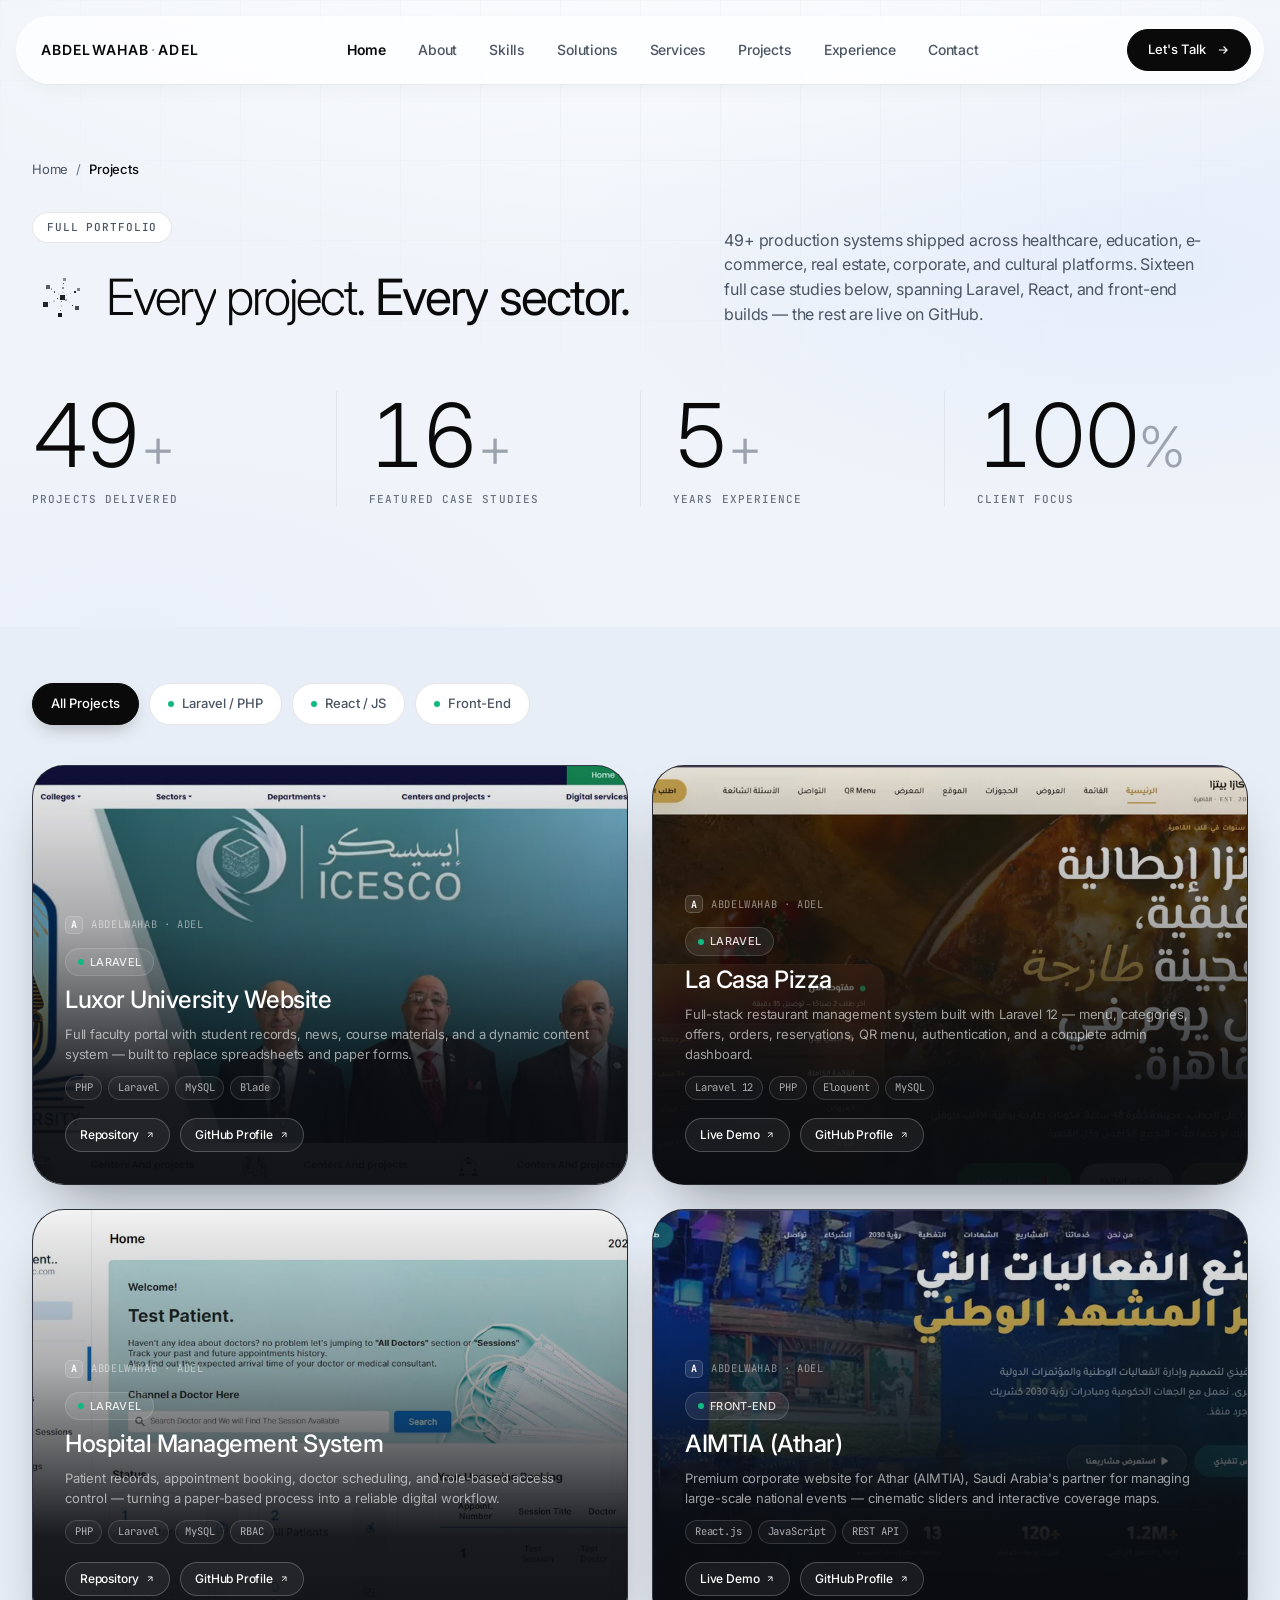
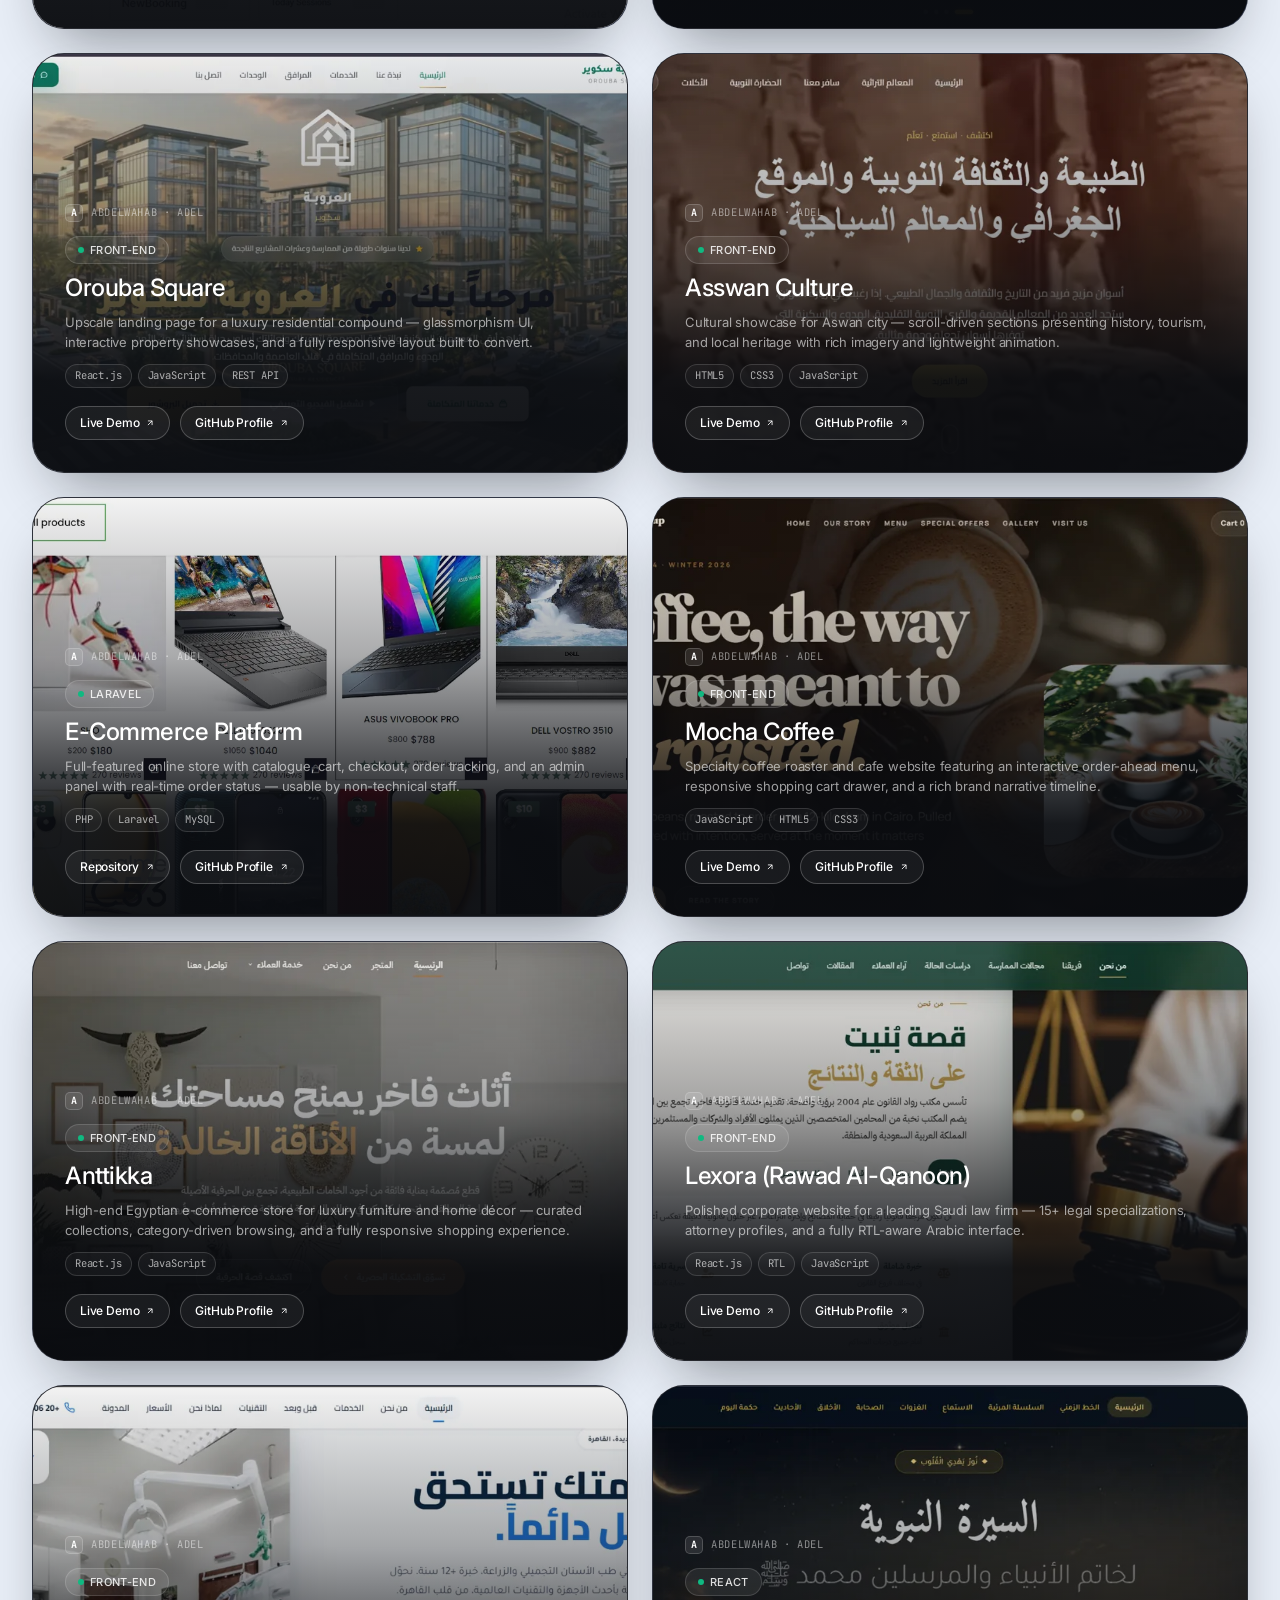
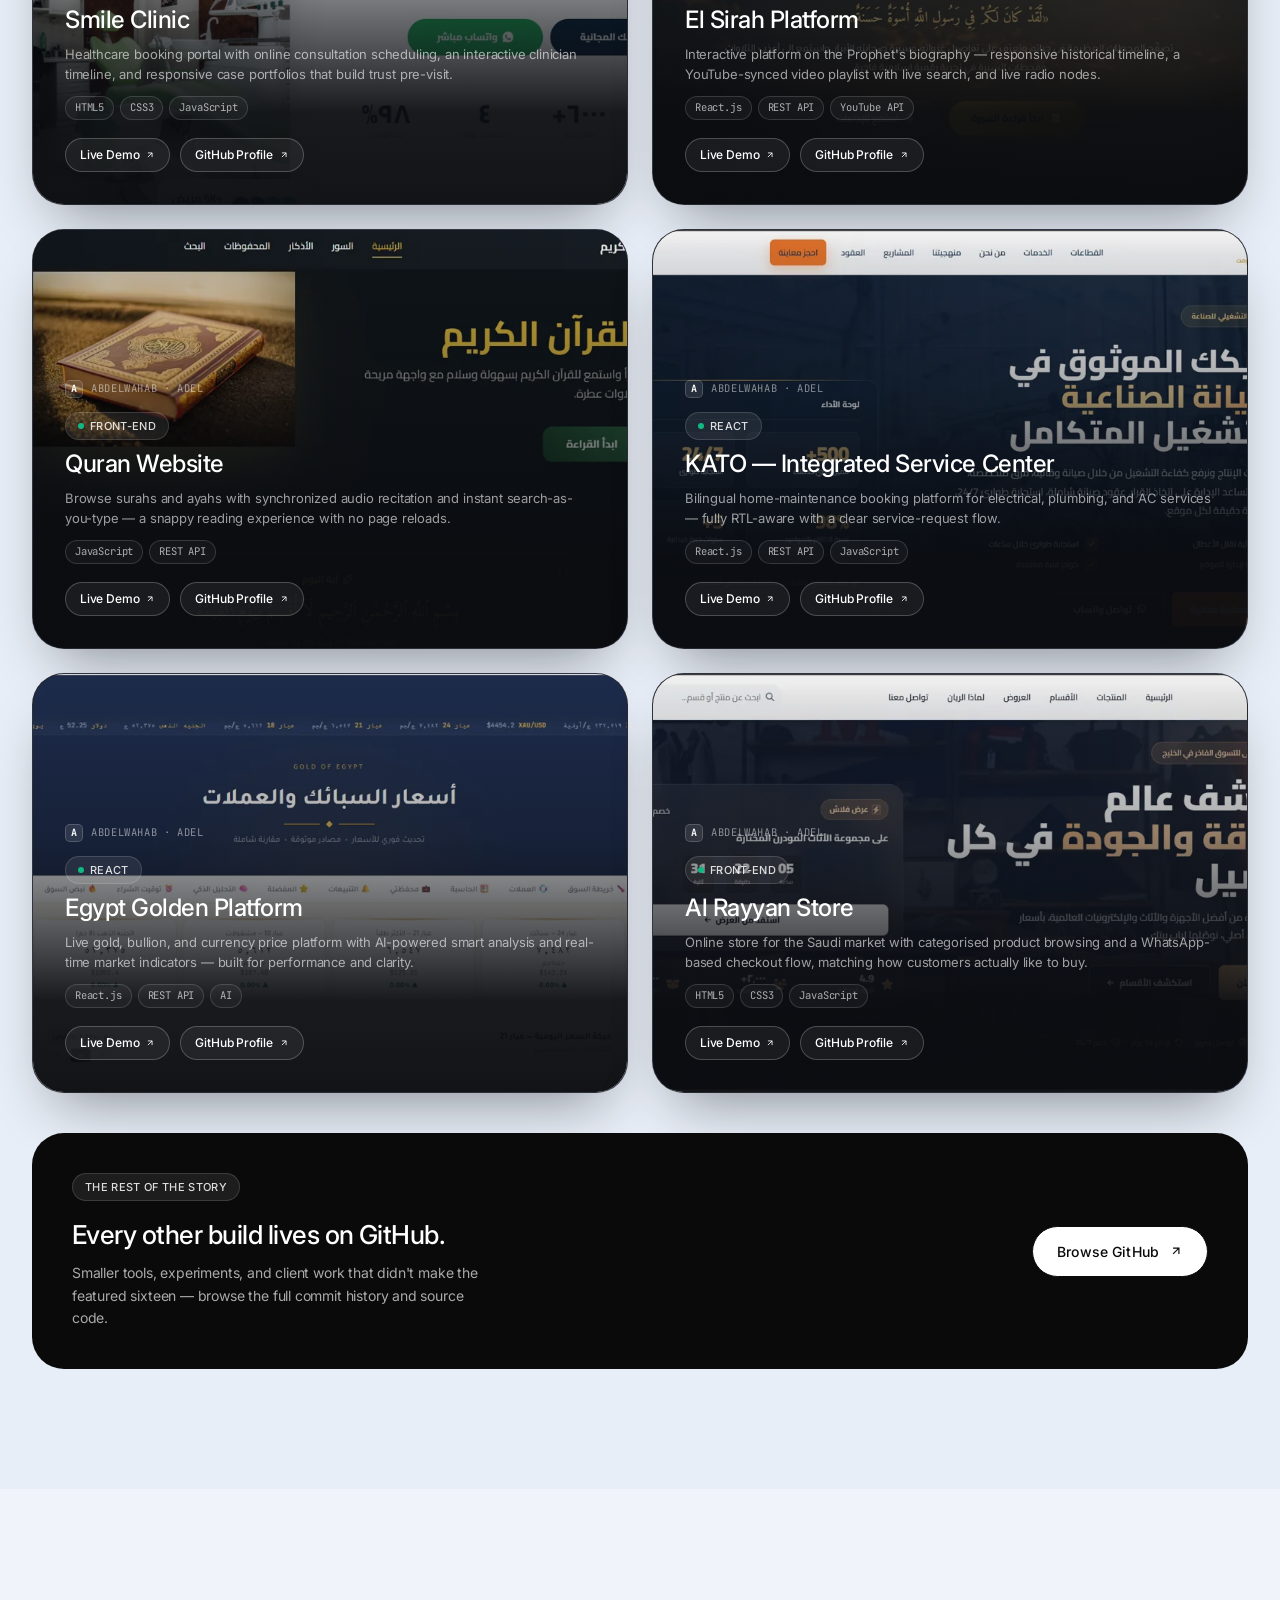
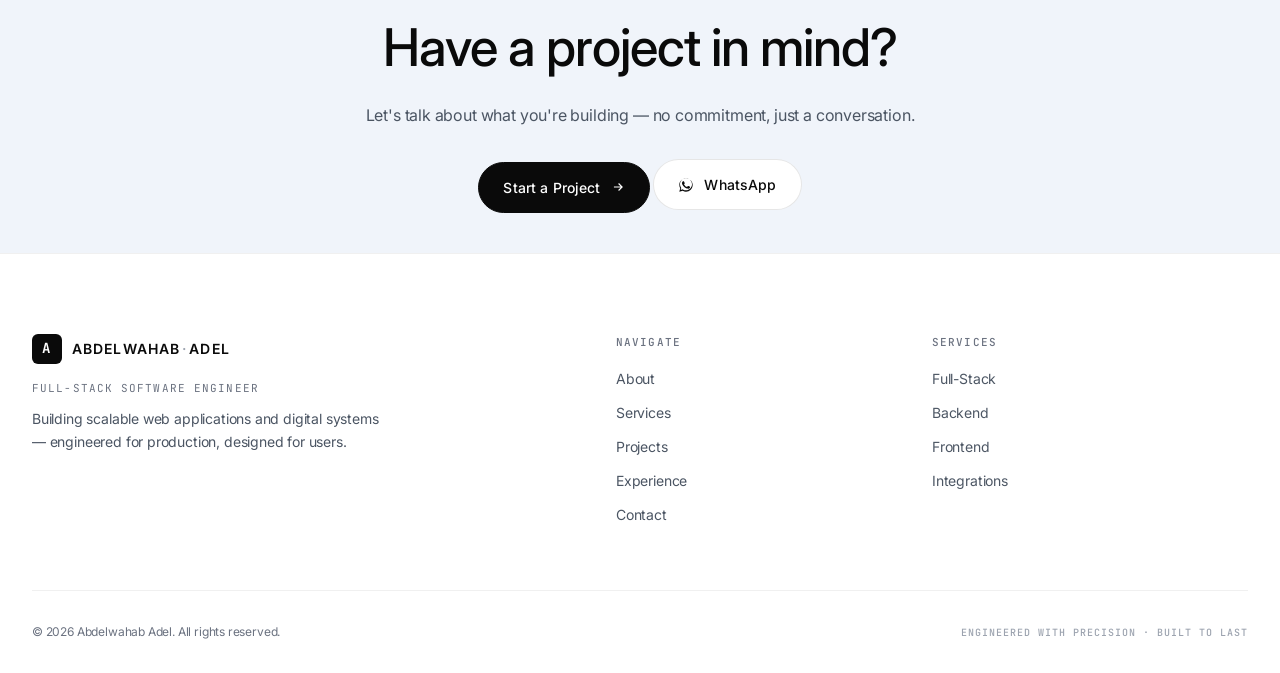
==== projects.html @ 03efb47a "Add files via upload" ====
<!DOCTYPE html>
<html lang="en">
<head>
  <meta charset="UTF-8">
  <meta name="viewport" content="width=device-width, initial-scale=1.0, viewport-fit=cover">
  <meta name="theme-color" content="#f0f4fa">
  <meta name="color-scheme" content="light">

  <!-- Primary SEO -->
  <title>Projects — Abdelwahab Adel · Full-Stack Software Engineer</title>
  <meta name="description" content="49+ production systems delivered across healthcare, education, e-commerce, real estate, corporate, and fintech. Full case studies from Abdelwahab Adel — PHP, Laravel, React.js.">
  <meta name="keywords" content="Abdelwahab Adel Projects, Laravel Portfolio, PHP Developer Projects, Full-Stack Case Studies, Web Application Portfolio">
  <meta name="author" content="Abdelwahab Adel">
  <meta name="robots" content="index, follow">
  <link rel="canonical" href="https://abdelwahab-adel.dev/projects.html">

  <!-- Favicon -->
  <link rel="icon" type="image/svg+xml" href="assets/favicon.svg">

  <!-- Open Graph -->
  <meta property="og:type" content="website">
  <meta property="og:url" content="https://abdelwahab-adel.dev/projects.html">
  <meta property="og:title" content="Projects — Abdelwahab Adel">
  <meta property="og:description" content="49+ production systems across healthcare, education, e-commerce, real estate, corporate, and fintech.">
  <meta property="og:image" content="https://abdelwahab-adel.dev/assets/images/profile-hero.jpg">
  <meta property="og:locale" content="en_US">
  <meta property="og:site_name" content="Abdelwahab Adel">

  <!-- Twitter -->
  <meta name="twitter:card" content="summary_large_image">
  <meta name="twitter:title" content="Projects — Abdelwahab Adel">
  <meta name="twitter:description" content="49+ production systems across healthcare, education, e-commerce, real estate, corporate, and fintech.">
  <meta name="twitter:image" content="https://abdelwahab-adel.dev/assets/images/profile-hero.jpg">

  <!-- Performance -->
  <link rel="preconnect" href="https://fonts.googleapis.com">
  <link rel="preconnect" href="https://fonts.gstatic.com" crossorigin>

  <!-- Fonts -->
  <link rel="stylesheet" href="https://fonts.googleapis.com/css2?family=Inter:wght@200;300;400;500;600;700;800&family=JetBrains+Mono:wght@400;500;600&display=swap">

  <!-- Styles -->
  <link rel="stylesheet" href="style.css">
</head>
<body>

  <!-- Skip link -->
  <a href="#main" class="skip-link">Skip to main content</a>

  <!-- Background grid -->
  <div class="bg-grid" aria-hidden="true"></div>

  <!-- Scroll progress -->
  <div class="scroll-progress" id="scroll-progress" aria-hidden="true"></div>

  <main id="main">

      <!-- ════════════════ NAVBAR ════════════════ -->
    <header class="nav" id="nav">
      <div class="nav-inner">
        <a href="#home" class="logo" aria-label="Abdelwahab Adel — home">
          <span class="logo-text">ABDELWAHAB<em>·</em>ADEL</span>
        </a>

        <nav class="nav-desktop" aria-label="Primary">
          <a href="#home" class="nav-link active">Home</a>
          <a href="#about" class="nav-link">About</a>
          <a href="#skills" class="nav-link">Skills</a>
          <a href="#solutions" class="nav-link">Solutions</a>
          <a href="#services" class="nav-link">Services</a>
          <a href="projects.html" class="nav-link">Projects</a>
          <a href="#experience" class="nav-link">Experience</a>
          <a href="#contact" class="nav-link">Contact</a>
        </nav>

          <div class="nav-actions">
          <a href="index.html#contact" class="btn btn-primary nav-cta">
            <span>Let's Talk</span>
            <svg width="14" height="14" viewBox="0 0 24 24" fill="none" stroke="currentColor" stroke-width="2"><path d="M5 12h14M13 6l6 6-6 6"/></svg>
          </a>
          <button class="menu-btn" id="menu-btn" aria-label="Open menu" aria-expanded="false" aria-controls="mobile-nav">
            <span></span><span></span>
          </button>
        </div>
      </div>
    </header>

    <!-- Mobile Nav -->
    <nav class="mobile-nav " id="mobile-nav" aria-label="Mobile navigation">
      <div class="mobile-nav-inner">
        <div class="mobile-nav-links">
          <a href="#home" class="mobile-link" data-num="00">Home</a>
          <a href="#about" class="mobile-link" data-num="01">About</a>
          <a href="#skills" class="mobile-link" data-num="02">Skills</a>
          <a href="#solutions" class="mobile-link" data-num="03">Solutions</a>
          <a href="#services" class="mobile-link" data-num="04">Services</a>
          <a href="projects.html" class="mobile-link" data-num="05">Projects</a>
          <a href="#experience" class="mobile-link" data-num="06">Experience</a>
          <a href="#contact" class="mobile-link" data-num="07">Contact</a>
        </div>
        <div class="mobile-nav-footer">
          <a href="mailto:abdelwahabadel777@gmail.com">abdelwahabadel777@gmail.com</a>
          <div class="mobile-socials">
            <a href="https://github.com/abdelwahab-adel/" target="_blank" rel="noopener">GitHub</a>
            <a href="https://www.linkedin.com/in/abdelwahab-adel-57265926b" target="_blank" rel="noopener">LinkedIn</a>
            <a href="https://wa.me/201100340198" target="_blank" rel="noopener">WhatsApp</a>
          </div>
        </div>
      </div>
    </nav>

    <!-- ════════════════ PAGE HERO ════════════════ -->
    <section class="section projects-page-hero">
      <div class="container-wide">
        <div class="page-breadcrumb reveal">
          <a href="index.html">Home</a>
          <span>/</span>
          <span>Projects</span>
        </div>

        <div class="section-head with-side">
          <div>
            <span class="section-pill">Full Portfolio</span>
            <div class="title-row">
          <canvas class="pixel-icon" width="80" height="80" aria-hidden="true"></canvas>
              <h1 class="section-title">
                Every project. <em>Every sector.</em>
              </h1>
            </div>
          </div>
          <p class="section-desc reveal">
            49+ production systems shipped across healthcare, education, e-commerce, real estate, corporate, and cultural platforms. Sixteen full case studies below, spanning Laravel, React, and front-end builds — the rest are live on GitHub.
          </p>
        </div>

        <div class="stats-grid" data-stagger>
          <div class="stat">
            <div class="stat-num-group">
              <span class="stat-num" data-count="49">0</span>
              <span class="stat-suffix">+</span>
            </div>
            <span class="stat-label mono">PROJECTS DELIVERED</span>
          </div>
          <div class="stat">
            <div class="stat-num-group">
              <span class="stat-num" data-count="16">0</span>
              <span class="stat-suffix">+</span>
            </div>
            <span class="stat-label mono">FEATURED CASE STUDIES</span>
          </div>
          <div class="stat">
            <div class="stat-num-group">
              <span class="stat-num" data-count="5">0</span>
              <span class="stat-suffix">+</span>
            </div>
            <span class="stat-label mono">YEARS EXPERIENCE</span>
          </div>
          <div class="stat">
            <div class="stat-num-group">
              <span class="stat-num" data-count="100">0</span>
              <span class="stat-suffix">%</span>
            </div>
            <span class="stat-label mono">CLIENT FOCUS</span>
          </div>
        </div>
      </div>
    </section>

    <!-- ════════════════ FILTER + GRID ════════════════ -->
    <section class="section section-alt projects-page-body">
      <div class="container-wide">

        <div class="projects-filter reveal" id="projects-filter" role="group" aria-label="Filter projects by technology">
          <button class="filter-chip active" data-filter="all">All Projects</button>
          <button class="filter-chip" data-filter="laravel"><span class="filter-dot"></span>Laravel / PHP</button>
          <button class="filter-chip" data-filter="react"><span class="filter-dot"></span>React / JS</button>
          <button class="filter-chip" data-filter="frontend"><span class="filter-dot"></span>Front-End</button>
        </div>

        <div class="projects-full-grid" id="projects-full-grid" data-stagger>

          <article class="project-card" data-category="laravel" data-type="University Portal" data-status="Completed" data-about="Luxor University Website: Full-stack university faculty portal

Classification: Education / University Web Application

Technologies Used: PHP, Laravel, Blade, Eloquent, MySQL

Challenge &amp; Success Story:
I replaced the faculty's manual, paper-based record keeping with a centralized Laravel portal covering student records, course materials, news publishing, and a dynamic content system — giving staff one reliable source of truth instead of scattered spreadsheets and paper forms.">
            <span class="project-card-glow"></span>
            <div class="project-device">
              <img src="assets/images/graduation-project.webp" alt="Luxor University Website — faculty portal with student management" loading="lazy" onerror="this.style.display='none'"></div><span class="project-view-hint" aria-hidden="true"><span><svg width="14" height="14" viewBox="0 0 24 24" fill="none" stroke="currentColor" stroke-width="2" stroke-linecap="round" stroke-linejoin="round"><path d="M2 12s3.5-7 10-7 10 7 10 7-3.5 7-10 7-10-7-10-7Z"/><circle cx="12" cy="12" r="3"/></svg>View Case Study</span></span>
            <div class="project-card-content">
              <div class="project-brand"><span class="project-brand-mark">A</span> ABDELWAHAB · ADEL</div>
              <span class="project-tag-pill"><span class="filter-dot"></span>Laravel</span>
              <h3>Luxor University Website</h3>
              <p>Full faculty portal with student records, news, course materials, and a dynamic content system — built to replace spreadsheets and paper forms.</p>
              <div class="project-stack">
                <span>PHP</span><span>Laravel</span><span>MySQL</span><span>Blade</span>
              </div>
              <div class="project-links">
                <a href="https://github.com/abdelwahab-adel/Unvinersity-Website.git" target="_blank" rel="noopener" class="project-link">Repository <svg width="10" height="10" viewBox="0 0 24 24" fill="none" stroke="currentColor" stroke-width="2"><path d="M7 17L17 7M7 7h10v10"/></svg></a>
                <a href="https://github.com/abdelwahab-adel/" target="_blank" rel="noopener" class="project-link">GitHub Profile <svg width="10" height="10" viewBox="0 0 24 24" fill="none" stroke="currentColor" stroke-width="2"><path d="M7 17L17 7M7 7h10v10"/></svg></a>
              </div>
            </div>
          </article>

          <article class="project-card" data-category="laravel" data-type="Restaurant Website" data-status="Completed" data-about="La Casa Pizza: Full-Stack Restaurant Management System

Classification: Restaurant / Hospitality Web Application

Technologies Used: Laravel 12, PHP, Eloquent, Blade, JavaScript, Vite, MySQL

Challenge &amp; Success Story:
I transformed a static restaurant website into a dynamic Laravel application with an admin dashboard for managing menus, orders, reservations, offers, branches, and restaurant tables. The system also includes authentication, QR Menu, image management, and structured database relationships, providing a scalable solution for managing the restaurant's digital operations.">
            <span class="project-card-glow"></span>
            <div class="project-device">
              <img src="assets/images/la-casa-pizza-thumb.webp" alt="La Casa Pizza — authentic Italian restaurant website" loading="lazy" onerror="this.style.display='none'"></div><span class="project-view-hint" aria-hidden="true"><span><svg width="14" height="14" viewBox="0 0 24 24" fill="none" stroke="currentColor" stroke-width="2" stroke-linecap="round" stroke-linejoin="round"><path d="M2 12s3.5-7 10-7 10 7 10 7-3.5 7-10 7-10-7-10-7Z"/><circle cx="12" cy="12" r="3"/></svg>View Case Study</span></span>
            <div class="project-card-content">
              <div class="project-brand"><span class="project-brand-mark">A</span> ABDELWAHAB · ADEL</div>
              <span class="project-tag-pill"><span class="filter-dot"></span>Laravel</span>
              <h3>La Casa Pizza</h3>
              <p>Full-stack restaurant management system built with Laravel 12 — menu, categories, offers, orders, reservations, QR menu, authentication, and a complete admin dashboard.</p>
              <div class="project-stack">
                <span>Laravel 12</span><span>PHP</span><span>Eloquent</span><span>MySQL</span>
              </div>
              <div class="project-links">
                <a href="https://casa-pizza.great-site.net/" target="_blank" rel="noopener" class="project-link">Live Demo <svg width="10" height="10" viewBox="0 0 24 24" fill="none" stroke="currentColor" stroke-width="2"><path d="M7 17L17 7M7 7h10v10"/></svg></a>
                <a href="https://github.com/abdelwahab-adel/" target="_blank" rel="noopener" class="project-link">GitHub Profile <svg width="10" height="10" viewBox="0 0 24 24" fill="none" stroke="currentColor" stroke-width="2"><path d="M7 17L17 7M7 7h10v10"/></svg></a>
              </div>
            </div>
          </article>

          <article class="project-card" data-category="laravel" data-type="Healthcare System" data-status="Completed" data-about="Hospital Management System: Patient records & appointment management system

Classification: Healthcare / Hospital Management System

Technologies Used: PHP, Laravel, MySQL, Role-Based Access Control (RBAC)

Challenge &amp; Success Story:
I digitized a hospital's patient intake and scheduling process — patient records, appointment booking, and doctor scheduling — with role-based permissions so admins, doctors, and receptionists each see exactly what they need, replacing an error-prone paper trail with a reliable digital workflow.">
            <span class="project-card-glow"></span>
            <div class="project-device">
              <img src="assets/images/hospital-management-thumb.webp" alt="Hospital Management System — patient records and appointments" loading="lazy" onerror="this.style.display='none'"></div><span class="project-view-hint" aria-hidden="true"><span><svg width="14" height="14" viewBox="0 0 24 24" fill="none" stroke="currentColor" stroke-width="2" stroke-linecap="round" stroke-linejoin="round"><path d="M2 12s3.5-7 10-7 10 7 10 7-3.5 7-10 7-10-7-10-7Z"/><circle cx="12" cy="12" r="3"/></svg>View Case Study</span></span>
            <div class="project-card-content">
              <div class="project-brand"><span class="project-brand-mark">A</span> ABDELWAHAB · ADEL</div>
              <span class="project-tag-pill"><span class="filter-dot"></span>Laravel</span>
              <h3>Hospital Management System</h3>
              <p>Patient records, appointment booking, doctor scheduling, and role-based access control — turning a paper-based process into a reliable digital workflow.</p>
              <div class="project-stack">
                <span>PHP</span><span>Laravel</span><span>MySQL</span><span>RBAC</span>
              </div>
              <div class="project-links">
                <a href="https://github.com/abdelwahab-adel/Hospital-Management-System.git" target="_blank" rel="noopener" class="project-link">Repository <svg width="10" height="10" viewBox="0 0 24 24" fill="none" stroke="currentColor" stroke-width="2"><path d="M7 17L17 7M7 7h10v10"/></svg></a>
                <a href="https://github.com/abdelwahab-adel/" target="_blank" rel="noopener" class="project-link">GitHub Profile <svg width="10" height="10" viewBox="0 0 24 24" fill="none" stroke="currentColor" stroke-width="2"><path d="M7 17L17 7M7 7h10v10"/></svg></a>
              </div>
            </div>
          </article>

          <article class="project-card" data-category="frontend" data-type="Corporate Website" data-status="Completed" data-about="AIMTIA (Athar): National events strategic partner website

Classification: Corporate / Events Management Website

Technologies Used: React.js, JavaScript, REST API

Challenge &amp; Success Story:
I built a premium, cinematic front-end for Athar (AIMTIA) — Saudi Arabia's strategic partner for managing large-scale national events — combining full-screen sliders, interactive coverage maps, and API-driven content to reflect the scale and prestige of the events they manage.">
            <span class="project-card-glow"></span>
            <div class="project-device">
              <img src="assets/images/aimtia-athar-thumb.webp" alt="AIMTIA (Athar) — Saudi national events strategic partner website" loading="lazy" onerror="this.style.display='none'"></div><span class="project-view-hint" aria-hidden="true"><span><svg width="14" height="14" viewBox="0 0 24 24" fill="none" stroke="currentColor" stroke-width="2" stroke-linecap="round" stroke-linejoin="round"><path d="M2 12s3.5-7 10-7 10 7 10 7-3.5 7-10 7-10-7-10-7Z"/><circle cx="12" cy="12" r="3"/></svg>View Case Study</span></span>
            <div class="project-card-content">
              <div class="project-brand"><span class="project-brand-mark">A</span> ABDELWAHAB · ADEL</div>
              <span class="project-tag-pill"><span class="filter-dot"></span>Front-End</span>
              <h3>AIMTIA (Athar)</h3>
              <p>Premium corporate website for Athar (AIMTIA), Saudi Arabia's partner for managing large-scale national events — cinematic sliders and interactive coverage maps.</p>
              <div class="project-stack">
                <span>React.js</span><span>JavaScript</span><span>REST API</span>
              </div>
              <div class="project-links">
                <a href="https://aimtia-sa.vercel.app/" target="_blank" rel="noopener" class="project-link">Live Demo <svg width="10" height="10" viewBox="0 0 24 24" fill="none" stroke="currentColor" stroke-width="2"><path d="M7 17L17 7M7 7h10v10"/></svg></a>
                <a href="https://github.com/abdelwahab-adel/" target="_blank" rel="noopener" class="project-link">GitHub Profile <svg width="10" height="10" viewBox="0 0 24 24" fill="none" stroke="currentColor" stroke-width="2"><path d="M7 17L17 7M7 7h10v10"/></svg></a>
              </div>
            </div>
          </article>

          <article class="project-card" data-category="frontend" data-type="Real Estate Landing Page" data-status="Completed" data-about="Orouba Square: Luxury residential compound landing page

Classification: Real Estate / Marketing Landing Page

Technologies Used: React.js, JavaScript, REST API

Challenge &amp; Success Story:
I designed and built a conversion-focused landing page for a luxury residential compound, using glassmorphism UI and interactive property showcases to translate a high-end physical development into an equally premium digital first impression.">
            <span class="project-card-glow"></span>
            <div class="project-device">
              <img src="assets/images/orouba-square-thumb.webp" alt="Orouba Square — luxury real estate compound landing page" loading="lazy" onerror="this.style.display='none'"></div><span class="project-view-hint" aria-hidden="true"><span><svg width="14" height="14" viewBox="0 0 24 24" fill="none" stroke="currentColor" stroke-width="2" stroke-linecap="round" stroke-linejoin="round"><path d="M2 12s3.5-7 10-7 10 7 10 7-3.5 7-10 7-10-7-10-7Z"/><circle cx="12" cy="12" r="3"/></svg>View Case Study</span></span>
            <div class="project-card-content">
              <div class="project-brand"><span class="project-brand-mark">A</span> ABDELWAHAB · ADEL</div>
              <span class="project-tag-pill"><span class="filter-dot"></span>Front-End</span>
              <h3>Orouba Square</h3>
              <p>Upscale landing page for a luxury residential compound — glassmorphism UI, interactive property showcases, and a fully responsive layout built to convert.</p>
              <div class="project-stack">
                <span>React.js</span><span>JavaScript</span><span>REST API</span>
              </div>
              <div class="project-links">
                <a href="https://orouba-square.vercel.app/" target="_blank" rel="noopener" class="project-link">Live Demo <svg width="10" height="10" viewBox="0 0 24 24" fill="none" stroke="currentColor" stroke-width="2"><path d="M7 17L17 7M7 7h10v10"/></svg></a>
                <a href="https://github.com/abdelwahab-adel/" target="_blank" rel="noopener" class="project-link">GitHub Profile <svg width="10" height="10" viewBox="0 0 24 24" fill="none" stroke="currentColor" stroke-width="2"><path d="M7 17L17 7M7 7h10v10"/></svg></a>
              </div>
            </div>
          </article>

          <article class="project-card" data-category="frontend" data-type="Cultural Showcase" data-status="Completed" data-about="Asswan Culture: Aswan heritage & tourism showcase

Classification: Culture & Tourism / Informational Website

Technologies Used: HTML5, CSS3, JavaScript

Challenge &amp; Success Story:
I built a scroll-driven storytelling site for Aswan's history and heritage, balancing rich imagery with lightweight, dependency-free animation so the page stays fast and accessible while still feeling immersive.">
            <span class="project-card-glow"></span>
            <div class="project-device">
              <img src="assets/images/asswan.webp" alt="Asswan Culture — heritage showcase" loading="lazy" onerror="this.style.display='none'"></div><span class="project-view-hint" aria-hidden="true"><span><svg width="14" height="14" viewBox="0 0 24 24" fill="none" stroke="currentColor" stroke-width="2" stroke-linecap="round" stroke-linejoin="round"><path d="M2 12s3.5-7 10-7 10 7 10 7-3.5 7-10 7-10-7-10-7Z"/><circle cx="12" cy="12" r="3"/></svg>View Case Study</span></span>
            <div class="project-card-content">
              <div class="project-brand"><span class="project-brand-mark">A</span> ABDELWAHAB · ADEL</div>
              <span class="project-tag-pill"><span class="filter-dot"></span>Front-End</span>
              <h3>Asswan Culture</h3>
              <p>Cultural showcase for Aswan city — scroll-driven sections presenting history, tourism, and local heritage with rich imagery and lightweight animation.</p>
              <div class="project-stack">
                <span>HTML5</span><span>CSS3</span><span>JavaScript</span>
              </div>
              <div class="project-links">
                <a href="https://ambassa.vercel.app/" target="_blank" rel="noopener" class="project-link">Live Demo <svg width="10" height="10" viewBox="0 0 24 24" fill="none" stroke="currentColor" stroke-width="2"><path d="M7 17L17 7M7 7h10v10"/></svg></a>
                <a href="https://github.com/abdelwahab-adel/" target="_blank" rel="noopener" class="project-link">GitHub Profile <svg width="10" height="10" viewBox="0 0 24 24" fill="none" stroke="currentColor" stroke-width="2"><path d="M7 17L17 7M7 7h10v10"/></svg></a>
              </div>
            </div>
          </article>

          <article class="project-card" data-category="laravel" data-type="E-Commerce Platform" data-status="Completed" data-about="E-Commerce Platform: Full-featured online store with admin panel

Classification: E-Commerce / Online Retail Platform

Technologies Used: PHP, Laravel, Eloquent, MySQL

Challenge &amp; Success Story:
I delivered a complete online store — catalogue, cart, checkout, and order tracking — paired with an admin panel simple enough for non-technical staff to manage products and update order status without developer help.">
            <span class="project-card-glow"></span>
            <div class="project-device">
              <img src="assets/images/ecommerce-websit.webp" alt="E-Commerce Platform — full shop with admin panel" loading="lazy" onerror="this.style.display='none'"></div><span class="project-view-hint" aria-hidden="true"><span><svg width="14" height="14" viewBox="0 0 24 24" fill="none" stroke="currentColor" stroke-width="2" stroke-linecap="round" stroke-linejoin="round"><path d="M2 12s3.5-7 10-7 10 7 10 7-3.5 7-10 7-10-7-10-7Z"/><circle cx="12" cy="12" r="3"/></svg>View Case Study</span></span>
            <div class="project-card-content">
              <div class="project-brand"><span class="project-brand-mark">A</span> ABDELWAHAB · ADEL</div>
              <span class="project-tag-pill"><span class="filter-dot"></span>Laravel</span>
              <h3>E-Commerce Platform</h3>
              <p>Full-featured online store with catalogue, cart, checkout, order tracking, and an admin panel with real-time order status — usable by non-technical staff.</p>
              <div class="project-stack">
                <span>PHP</span><span>Laravel</span><span>MySQL</span>
              </div>
              <div class="project-links">
                <a href="https://github.com/abdelwahab-adel/E-Commerce-Platform" target="_blank" rel="noopener" class="project-link">Repository <svg width="10" height="10" viewBox="0 0 24 24" fill="none" stroke="currentColor" stroke-width="2"><path d="M7 17L17 7M7 7h10v10"/></svg></a>
                <a href="https://github.com/abdelwahab-adel/" target="_blank" rel="noopener" class="project-link">GitHub Profile <svg width="10" height="10" viewBox="0 0 24 24" fill="none" stroke="currentColor" stroke-width="2"><path d="M7 17L17 7M7 7h10v10"/></svg></a>
              </div>
            </div>
          </article>

          <article class="project-card" data-category="frontend" data-type="Cafe Website" data-status="Completed" data-about="Mocha Coffee: Specialty coffee roaster & cafe website

Classification: Food & Beverage / Cafe Website

Technologies Used: HTML5, CSS3, JavaScript

Challenge &amp; Success Story:
I built an interactive order-ahead menu with a responsive cart drawer and a scroll-driven brand story timeline, giving a specialty coffee roaster a digital presence as considered as their in-store experience.">
            <span class="project-card-glow"></span>
            <div class="project-device">
              <img src="assets/images/mocha-coffee-thumb.webp" alt="Mocha Coffee Cup Roasters — specialty coffee cafe website" loading="lazy" onerror="this.style.display='none'"></div><span class="project-view-hint" aria-hidden="true"><span><svg width="14" height="14" viewBox="0 0 24 24" fill="none" stroke="currentColor" stroke-width="2" stroke-linecap="round" stroke-linejoin="round"><path d="M2 12s3.5-7 10-7 10 7 10 7-3.5 7-10 7-10-7-10-7Z"/><circle cx="12" cy="12" r="3"/></svg>View Case Study</span></span>
            <div class="project-card-content">
              <div class="project-brand"><span class="project-brand-mark">A</span> ABDELWAHAB · ADEL</div>
              <span class="project-tag-pill"><span class="filter-dot"></span>Front-End</span>
              <h3>Mocha Coffee</h3>
              <p>Specialty coffee roaster and cafe website featuring an interactive order-ahead menu, responsive shopping cart drawer, and a rich brand narrative timeline.</p>
              <div class="project-stack">
                <span>JavaScript</span><span>HTML5</span><span>CSS3</span>
              </div>
              <div class="project-links">
                <a href="https://mocha-coffee-cup.vercel.app/" target="_blank" rel="noopener" class="project-link">Live Demo <svg width="10" height="10" viewBox="0 0 24 24" fill="none" stroke="currentColor" stroke-width="2"><path d="M7 17L17 7M7 7h10v10"/></svg></a>
                <a href="https://github.com/abdelwahab-adel/" target="_blank" rel="noopener" class="project-link">GitHub Profile <svg width="10" height="10" viewBox="0 0 24 24" fill="none" stroke="currentColor" stroke-width="2"><path d="M7 17L17 7M7 7h10v10"/></svg></a>
              </div>
            </div>
          </article>

          <article class="project-card" data-category="frontend" data-type="Furniture E-Commerce" data-status="Completed" data-about="Anttikka: Luxury furniture e-commerce store

Classification: E-Commerce / Furniture & Home Décor

Technologies Used: React.js, JavaScript

Challenge &amp; Success Story:
I built a curated, category-driven shopping experience for a luxury Egyptian furniture brand, prioritizing large imagery and clean navigation so premium products feel premium online too.">
            <span class="project-card-glow"></span>
            <div class="project-device">
              <img src="assets/images/ant.webp" alt="Anttikka — premium Egyptian furniture e-commerce store" loading="lazy" onerror="this.style.display='none'"></div><span class="project-view-hint" aria-hidden="true"><span><svg width="14" height="14" viewBox="0 0 24 24" fill="none" stroke="currentColor" stroke-width="2" stroke-linecap="round" stroke-linejoin="round"><path d="M2 12s3.5-7 10-7 10 7 10 7-3.5 7-10 7-10-7-10-7Z"/><circle cx="12" cy="12" r="3"/></svg>View Case Study</span></span>
            <div class="project-card-content">
              <div class="project-brand"><span class="project-brand-mark">A</span> ABDELWAHAB · ADEL</div>
              <span class="project-tag-pill"><span class="filter-dot"></span>Front-End</span>
              <h3>Anttikka</h3>
              <p>High-end Egyptian e-commerce store for luxury furniture and home décor — curated collections, category-driven browsing, and a fully responsive shopping experience.</p>
              <div class="project-stack">
                <span>React.js</span><span>JavaScript</span>
              </div>
              <div class="project-links">
                <a href="https://anttikka-eg.vercel.app/" target="_blank" rel="noopener" class="project-link">Live Demo <svg width="10" height="10" viewBox="0 0 24 24" fill="none" stroke="currentColor" stroke-width="2"><path d="M7 17L17 7M7 7h10v10"/></svg></a>
                <a href="https://github.com/abdelwahab-adel/" target="_blank" rel="noopener" class="project-link">GitHub Profile <svg width="10" height="10" viewBox="0 0 24 24" fill="none" stroke="currentColor" stroke-width="2"><path d="M7 17L17 7M7 7h10v10"/></svg></a>
              </div>
            </div>
          </article>

          <article class="project-card" data-category="frontend" data-type="Law Firm Website" data-status="Completed" data-about="Lexora (Rawad Al-Qanoon): RTL-aware Saudi law firm website

Classification: Legal / Corporate Website

Technologies Used: React.js, JavaScript, Full RTL Support

Challenge &amp; Success Story:
I delivered a fully RTL-aware Arabic interface for a Saudi law firm covering 15+ legal specializations and attorney profiles — a website that reads as naturally in Arabic as any Western firm's site reads in English.">
            <span class="project-card-glow"></span>
            <div class="project-device">
              <img src="assets/images/lax.webp" alt="Lexora (Rawad Al-Qanoon) — premium Saudi law firm website" loading="lazy" onerror="this.style.display='none'"></div><span class="project-view-hint" aria-hidden="true"><span><svg width="14" height="14" viewBox="0 0 24 24" fill="none" stroke="currentColor" stroke-width="2" stroke-linecap="round" stroke-linejoin="round"><path d="M2 12s3.5-7 10-7 10 7 10 7-3.5 7-10 7-10-7-10-7Z"/><circle cx="12" cy="12" r="3"/></svg>View Case Study</span></span>
            <div class="project-card-content">
              <div class="project-brand"><span class="project-brand-mark">A</span> ABDELWAHAB · ADEL</div>
              <span class="project-tag-pill"><span class="filter-dot"></span>Front-End</span>
              <h3>Lexora (Rawad Al-Qanoon)</h3>
              <p>Polished corporate website for a leading Saudi law firm — 15+ legal specializations, attorney profiles, and a fully RTL-aware Arabic interface.</p>
              <div class="project-stack">
                <span>React.js</span><span>RTL</span><span>JavaScript</span>
              </div>
              <div class="project-links">
                <a href="https://lexora-rho-rust.vercel.app/" target="_blank" rel="noopener" class="project-link">Live Demo <svg width="10" height="10" viewBox="0 0 24 24" fill="none" stroke="currentColor" stroke-width="2"><path d="M7 17L17 7M7 7h10v10"/></svg></a>
                <a href="https://github.com/abdelwahab-adel/" target="_blank" rel="noopener" class="project-link">GitHub Profile <svg width="10" height="10" viewBox="0 0 24 24" fill="none" stroke="currentColor" stroke-width="2"><path d="M7 17L17 7M7 7h10v10"/></svg></a>
              </div>
            </div>
          </article>

          <article class="project-card" data-category="frontend" data-type="Dental Clinic Website" data-status="Completed" data-about="Smile Clinic: Aesthetic dentistry booking portal

Classification: Healthcare / Dental Clinic Booking Portal

Technologies Used: HTML5, CSS3, JavaScript

Challenge &amp; Success Story:
I built a booking portal that lets patients schedule consultations online and browse clinician timelines and case portfolios beforehand — helping patients arrive informed and confident, and reducing no-shows.">
            <span class="project-card-glow"></span>
            <div class="project-device">
              <img src="assets/images/smile-clinic-thumb.webp" alt="Smile Clinic — aesthetic dentistry and booking portal" loading="lazy" onerror="this.style.display='none'"></div><span class="project-view-hint" aria-hidden="true"><span><svg width="14" height="14" viewBox="0 0 24 24" fill="none" stroke="currentColor" stroke-width="2" stroke-linecap="round" stroke-linejoin="round"><path d="M2 12s3.5-7 10-7 10 7 10 7-3.5 7-10 7-10-7-10-7Z"/><circle cx="12" cy="12" r="3"/></svg>View Case Study</span></span>
            <div class="project-card-content">
              <div class="project-brand"><span class="project-brand-mark">A</span> ABDELWAHAB · ADEL</div>
              <span class="project-tag-pill"><span class="filter-dot"></span>Front-End</span>
              <h3>Smile Clinic</h3>
              <p>Healthcare booking portal with online consultation scheduling, an interactive clinician timeline, and responsive case portfolios that build trust pre-visit.</p>
              <div class="project-stack">
                <span>HTML5</span><span>CSS3</span><span>JavaScript</span>
              </div>
              <div class="project-links">
                <a href="https://smile-clinic-sage.vercel.app/" target="_blank" rel="noopener" class="project-link">Live Demo <svg width="10" height="10" viewBox="0 0 24 24" fill="none" stroke="currentColor" stroke-width="2"><path d="M7 17L17 7M7 7h10v10"/></svg></a>
                <a href="https://github.com/abdelwahab-adel/" target="_blank" rel="noopener" class="project-link">GitHub Profile <svg width="10" height="10" viewBox="0 0 24 24" fill="none" stroke="currentColor" stroke-width="2"><path d="M7 17L17 7M7 7h10v10"/></svg></a>
              </div>
            </div>
          </article>

          <article class="project-card" data-category="react" data-type="Educational Platform" data-status="Completed" data-about="El Sirah Platform: Prophet's biography interactive platform

Classification: Education / Islamic History Platform

Technologies Used: React.js, REST API, YouTube Data API

Challenge &amp; Success Story:
I combined a responsive historical timeline with a YouTube-synced video playlist and live search, plus live radio integration — turning a rich but scattered body of content into one coherent, explorable platform.">
            <span class="project-card-glow"></span>
            <div class="project-device">
              <img src="assets/images/el-sirah-thumb.webp" alt="El Sirah — Prophet's biography interactive platform" loading="lazy" onerror="this.style.display='none'"></div><span class="project-view-hint" aria-hidden="true"><span><svg width="14" height="14" viewBox="0 0 24 24" fill="none" stroke="currentColor" stroke-width="2" stroke-linecap="round" stroke-linejoin="round"><path d="M2 12s3.5-7 10-7 10 7 10 7-3.5 7-10 7-10-7-10-7Z"/><circle cx="12" cy="12" r="3"/></svg>View Case Study</span></span>
            <div class="project-card-content">
              <div class="project-brand"><span class="project-brand-mark">A</span> ABDELWAHAB · ADEL</div>
              <span class="project-tag-pill"><span class="filter-dot"></span>React</span>
              <h3>El Sirah Platform</h3>
              <p>Interactive platform on the Prophet's biography — responsive historical timeline, a YouTube-synced video playlist with live search, and live radio nodes.</p>
              <div class="project-stack">
                <span>React.js</span><span>REST API</span><span>YouTube API</span>
              </div>
              <div class="project-links">
                <a href="https://el-sirah.vercel.app/" target="_blank" rel="noopener" class="project-link">Live Demo <svg width="10" height="10" viewBox="0 0 24 24" fill="none" stroke="currentColor" stroke-width="2"><path d="M7 17L17 7M7 7h10v10"/></svg></a>
                <a href="https://github.com/abdelwahab-adel/" target="_blank" rel="noopener" class="project-link">GitHub Profile <svg width="10" height="10" viewBox="0 0 24 24" fill="none" stroke="currentColor" stroke-width="2"><path d="M7 17L17 7M7 7h10v10"/></svg></a>
              </div>
            </div>
          </article>

          <article class="project-card" data-category="frontend" data-type="Islamic Web App" data-status="Completed" data-about="Quran Website: Surah reading & audio recitation app

Classification: Religion / Reading & Audio Web Application

Technologies Used: JavaScript, REST API

Challenge &amp; Success Story:
I built an instant search-as-you-type experience across surahs and ayahs with synchronized audio recitation, keeping every interaction reload-free so reading and listening stay uninterrupted.">
            <span class="project-card-glow"></span>
            <div class="project-device">
              <img src="assets/images/quran.webp" alt="Quran Website — surahs and audio recitation" loading="lazy" onerror="this.style.display='none'"></div><span class="project-view-hint" aria-hidden="true"><span><svg width="14" height="14" viewBox="0 0 24 24" fill="none" stroke="currentColor" stroke-width="2" stroke-linecap="round" stroke-linejoin="round"><path d="M2 12s3.5-7 10-7 10 7 10 7-3.5 7-10 7-10-7-10-7Z"/><circle cx="12" cy="12" r="3"/></svg>View Case Study</span></span>
            <div class="project-card-content">
              <div class="project-brand"><span class="project-brand-mark">A</span> ABDELWAHAB · ADEL</div>
              <span class="project-tag-pill"><span class="filter-dot"></span>Front-End</span>
              <h3>Quran Website</h3>
              <p>Browse surahs and ayahs with synchronized audio recitation and instant search-as-you-type — a snappy reading experience with no page reloads.</p>
              <div class="project-stack">
                <span>JavaScript</span><span>REST API</span>
              </div>
              <div class="project-links">
                <a href="https://quran-website-drab.vercel.app/" target="_blank" rel="noopener" class="project-link">Live Demo <svg width="10" height="10" viewBox="0 0 24 24" fill="none" stroke="currentColor" stroke-width="2"><path d="M7 17L17 7M7 7h10v10"/></svg></a>
                <a href="https://github.com/abdelwahab-adel/" target="_blank" rel="noopener" class="project-link">GitHub Profile <svg width="10" height="10" viewBox="0 0 24 24" fill="none" stroke="currentColor" stroke-width="2"><path d="M7 17L17 7M7 7h10v10"/></svg></a>
              </div>
            </div>
          </article>

          <article class="project-card" data-category="react" data-type="Service Booking Platform" data-status="Completed" data-about="KATO — Integrated Service Center: Bilingual home-maintenance booking platform

Classification: Home Services / Booking Platform

Technologies Used: React.js, REST API, Full RTL Support

Challenge &amp; Success Story:
I built a bilingual, RTL-aware booking flow for electrical, plumbing, and AC service requests — turning what used to be a phone-call-only process into a few clear steps online, in either language.">
            <span class="project-card-glow"></span>
            <div class="project-device">
              <img src="assets/images/kato-thumb.webp" alt="KATO — integrated service center for home maintenance" loading="lazy" onerror="this.style.display='none'"></div><span class="project-view-hint" aria-hidden="true"><span><svg width="14" height="14" viewBox="0 0 24 24" fill="none" stroke="currentColor" stroke-width="2" stroke-linecap="round" stroke-linejoin="round"><path d="M2 12s3.5-7 10-7 10 7 10 7-3.5 7-10 7-10-7-10-7Z"/><circle cx="12" cy="12" r="3"/></svg>View Case Study</span></span>
            <div class="project-card-content">
              <div class="project-brand"><span class="project-brand-mark">A</span> ABDELWAHAB · ADEL</div>
              <span class="project-tag-pill"><span class="filter-dot"></span>React</span>
              <h3>KATO — Integrated Service Center</h3>
              <p>Bilingual home-maintenance booking platform for electrical, plumbing, and AC services — fully RTL-aware with a clear service-request flow.</p>
              <div class="project-stack">
                <span>React.js</span><span>REST API</span><span>JavaScript</span>
              </div>
              <div class="project-links">
                <a href="https://kato-integrated-services-center.vercel.app/" target="_blank" rel="noopener" class="project-link">Live Demo <svg width="10" height="10" viewBox="0 0 24 24" fill="none" stroke="currentColor" stroke-width="2"><path d="M7 17L17 7M7 7h10v10"/></svg></a>
                <a href="https://github.com/abdelwahab-adel/" target="_blank" rel="noopener" class="project-link">GitHub Profile <svg width="10" height="10" viewBox="0 0 24 24" fill="none" stroke="currentColor" stroke-width="2"><path d="M7 17L17 7M7 7h10v10"/></svg></a>
              </div>
            </div>
          </article>

          <article class="project-card" data-category="react" data-type="Fintech Platform" data-status="Completed" data-about="Egypt Golden Platform: Live gold & currency market platform

Classification: Fintech / Real-Time Market Data Platform

Technologies Used: React.js, REST API, AI-Assisted Analysis

Challenge &amp; Success Story:
I delivered real-time gold, bullion, and currency pricing with AI-powered market analysis, optimizing render performance so live-updating indicators stay smooth even during volatile price swings.">
            <span class="project-card-glow"></span>
            <div class="project-device">
              <img src="assets/images/egypt-golden-platform-thumb.webp" alt="Egypt Golden Platform — live gold and currency prices" loading="lazy" onerror="this.style.display='none'"></div><span class="project-view-hint" aria-hidden="true"><span><svg width="14" height="14" viewBox="0 0 24 24" fill="none" stroke="currentColor" stroke-width="2" stroke-linecap="round" stroke-linejoin="round"><path d="M2 12s3.5-7 10-7 10 7 10 7-3.5 7-10 7-10-7-10-7Z"/><circle cx="12" cy="12" r="3"/></svg>View Case Study</span></span>
            <div class="project-card-content">
              <div class="project-brand"><span class="project-brand-mark">A</span> ABDELWAHAB · ADEL</div>
              <span class="project-tag-pill"><span class="filter-dot"></span>React</span>
              <h3>Egypt Golden Platform</h3>
              <p>Live gold, bullion, and currency price platform with AI-powered smart analysis and real-time market indicators — built for performance and clarity.</p>
              <div class="project-stack">
                <span>React.js</span><span>REST API</span><span>AI</span>
              </div>
              <div class="project-links">
                <a href="https://egypt-golden-platform.vercel.app/" target="_blank" rel="noopener" class="project-link">Live Demo <svg width="10" height="10" viewBox="0 0 24 24" fill="none" stroke="currentColor" stroke-width="2"><path d="M7 17L17 7M7 7h10v10"/></svg></a>
                <a href="https://github.com/abdelwahab-adel/" target="_blank" rel="noopener" class="project-link">GitHub Profile <svg width="10" height="10" viewBox="0 0 24 24" fill="none" stroke="currentColor" stroke-width="2"><path d="M7 17L17 7M7 7h10v10"/></svg></a>
              </div>
            </div>
          </article>

          <article class="project-card" data-category="frontend" data-type="E-Commerce Store" data-status="Completed" data-about="Al Rayyan Store: Saudi market e-commerce storefront

Classification: E-Commerce / Retail Storefront

Technologies Used: HTML5, CSS3, JavaScript

Challenge &amp; Success Story:
I built categorized product browsing paired with a WhatsApp-based checkout flow — meeting Saudi shoppers where they already are instead of forcing an unfamiliar cart-and-card checkout.">
            <span class="project-card-glow"></span>
            <div class="project-device">
              <img src="assets/images/al-rayyan-store-thumb.webp" alt="Al Rayyan Store — Saudi e-commerce" loading="lazy" onerror="this.style.display='none'"></div><span class="project-view-hint" aria-hidden="true"><span><svg width="14" height="14" viewBox="0 0 24 24" fill="none" stroke="currentColor" stroke-width="2" stroke-linecap="round" stroke-linejoin="round"><path d="M2 12s3.5-7 10-7 10 7 10 7-3.5 7-10 7-10-7-10-7Z"/><circle cx="12" cy="12" r="3"/></svg>View Case Study</span></span>
            <div class="project-card-content">
              <div class="project-brand"><span class="project-brand-mark">A</span> ABDELWAHAB · ADEL</div>
              <span class="project-tag-pill"><span class="filter-dot"></span>Front-End</span>
              <h3>Al Rayyan Store</h3>
              <p>Online store for the Saudi market with categorised product browsing and a WhatsApp-based checkout flow, matching how customers actually like to buy.</p>
              <div class="project-stack">
                <span>HTML5</span><span>CSS3</span><span>JavaScript</span>
              </div>
              <div class="project-links">
                <a href="https://al-rayyan-d9jz.vercel.app/" target="_blank" rel="noopener" class="project-link">Live Demo <svg width="10" height="10" viewBox="0 0 24 24" fill="none" stroke="currentColor" stroke-width="2"><path d="M7 17L17 7M7 7h10v10"/></svg></a>
                <a href="https://github.com/abdelwahab-adel/" target="_blank" rel="noopener" class="project-link">GitHub Profile <svg width="10" height="10" viewBox="0 0 24 24" fill="none" stroke="currentColor" stroke-width="2"><path d="M7 17L17 7M7 7h10v10"/></svg></a>
              </div>
            </div>
          </article>

        </div>

        <p class="projects-controls-text projects-empty-msg" id="projects-empty-msg" hidden>
          No featured case study in this category yet — the full build is on <a href="https://github.com/abdelwahab-adel/" target="_blank" rel="noopener" style="color: var(--text-hi); font-weight: 500;">GitHub</a>.
        </p>

        <!-- More-on-GitHub CTA panel -->
        <div class="more-panel reveal">
          <div class="more-panel-text">
            <span class="project-tag-pill" style="margin-bottom: 14px;">The Rest of the Story</span>
            <h3>Every other build lives on GitHub.</h3>
            <p>Smaller tools, experiments, and client work that didn't make the featured sixteen — browse the full commit history and source code.</p>
          </div>
          <a href="https://github.com/abdelwahab-adel/" target="_blank" rel="noopener" class="btn btn-primary">
            <span>Browse GitHub</span>
            <svg width="14" height="14" viewBox="0 0 24 24" fill="none" stroke="currentColor" stroke-width="2"><path d="M7 17L17 7M7 7h10v10"/></svg>
          </a>
        </div>

      </div>
    </section>

    <!-- ════════════════ CLOSING CTA ════════════════ -->
    <section class="section contact-teaser">
      <div class="container">
        <div class="contact-teaser-inner reveal">
          <h2>Have a project in mind?</h2>
          <p>Let's talk about what you're building — no commitment, just a conversation.</p>
          <div class="hero-cta">
            <a href="index.html#contact" class="btn btn-primary">
              <span>Start a Project</span>
              <svg width="14" height="14" viewBox="0 0 24 24" fill="none" stroke="currentColor" stroke-width="2"><path d="M5 12h14M13 6l6 6-6 6"/></svg>
            </a>
            <a href="https://wa.me/201100340198" target="_blank" rel="noopener" class="btn btn-ghost">
              <svg width="16" height="16" viewBox="0 0 24 24" fill="currentColor"><path d="M17.472 14.382c-.297-.149-1.758-.867-2.03-.967-.273-.099-.471-.148-.67.15-.197.297-.767.966-.94 1.164-.173.199-.347.223-.644.075-.297-.15-1.255-.463-2.39-1.475-.883-.788-1.48-1.761-1.653-2.059-.173-.297-.018-.458.13-.606.134-.133.298-.347.446-.52.149-.174.198-.298.298-.497.099-.198.05-.371-.025-.52-.075-.149-.669-1.612-.916-2.207-.242-.579-.487-.5-.669-.51-.173-.008-.371-.01-.57-.01-.198 0-.52.074-.792.372-.272.297-1.04 1.016-1.04 2.479 0 1.462 1.065 2.875 1.213 3.074.149.198 2.096 3.2 5.077 4.487.709.306 1.262.489 1.694.625.712.227 1.36.195 1.871.118.571-.085 1.758-.719 2.006-1.413.248-.694.248-1.289.173-1.413-.074-.124-.272-.198-.57-.347z"/><path d="M12.001 2.003c-5.514 0-9.997 4.483-9.997 9.997 0 1.762.462 3.484 1.34 5.002L2 22l5.116-1.343a9.96 9.96 0 0 0 4.885 1.343h.001c5.514 0 9.997-4.483 9.997-9.997 0-2.671-1.04-5.182-2.929-7.071A9.93 9.93 0 0 0 12.001 2.003zm0 18.005a8.99 8.99 0 0 1-4.582-1.253l-.328-.195-3.038.797.81-2.962-.213-.304a8.98 8.98 0 0 1-1.647-5.15c0-4.963 4.038-9 9-9s9 4.037 9 9c0 4.962-4.038 9-9 9z"/></svg>
              <span>WhatsApp</span>
            </a>
          </div>
        </div>
      </div>
    </section>
 <!-- ════════════════ FOOTER ════════════════ -->
    <footer class="footer">
      <div class="container">
        <div class="footer-grid" data-stagger>
          <div class="footer-brand">
            <a href="#home" class="logo">
              <span class="logo-mark">A</span>
              <span class="logo-text">ABDELWAHAB<em>·</em>ADEL</span>
            </a>
            <p class="footer-role">FULL-STACK SOFTWARE ENGINEER</p>
            <p class="footer-desc">Building scalable web applications and digital systems — engineered for production, designed for users.</p>
          </div>

          <div class="footer-col">
            <h4>NAVIGATE</h4>
            <ul>
              <li><a href="#about">About</a></li>
              <li><a href="#services">Services</a></li>
              <li><a href="#projects">Projects</a></li>
              <li><a href="#experience">Experience</a></li>
              <li><a href="#contact">Contact</a></li>
            </ul>
          </div>

          <div class="footer-col">
            <h4>SERVICES</h4>
            <ul>
              <li><a href="#services">Full-Stack</a></li>
              <li><a href="#services">Backend</a></li>
              <li><a href="#services">Frontend</a></li>
              <li><a href="#services">Integrations</a></li>
            </ul>
          </div>

          
        </div>

        <div class="footer-bottom">
          <p>© <span id="year">2026</span> Abdelwahab Adel. All rights reserved.</p>
          <p class="mono">ENGINEERED WITH PRECISION · BUILT TO LAST</p>
        </div>
      </div>
    </footer>

  </main>

  <script src="assets/vendor/gsap.min.js"></script>
  <script src="assets/vendor/ScrollTrigger.min.js"></script>
  <script src="script.js" defer></script>
  <script defer>
    // Page-specific: simple filter for the full projects grid (no marquee/pin here).
    document.addEventListener('DOMContentLoaded', () => {
      const filterBar = document.getElementById('projects-filter');
      const grid = document.getElementById('projects-full-grid');
      const emptyMsg = document.getElementById('projects-empty-msg');
      if (!filterBar || !grid) return;

      const cards = Array.from(grid.querySelectorAll('.project-card'));
      const chips = Array.from(filterBar.querySelectorAll('.filter-chip'));
      const HIDE_MS = 380;

      const setVisible = (el, show) => {
        if (show) {
          el.style.display = '';
          void el.offsetWidth;
          requestAnimationFrame(() => el.classList.remove('hide'));
        } else {
          el.classList.add('hide');
          window.setTimeout(() => {
            if (el.classList.contains('hide')) el.style.display = 'none';
          }, HIDE_MS);
        }
      };

      chips.forEach((chip) => {
        chip.addEventListener('click', () => {
          if (chip.classList.contains('active')) return;
          chips.forEach((c) => c.classList.remove('active'));
          chip.classList.add('active');
          const filter = chip.dataset.filter;
          const isAll = filter === 'all';
          let visible = 0;
          cards.forEach((card) => {
            const match = isAll || card.dataset.category === filter;
            setVisible(card, match);
            if (match) visible++;
          });
          if (emptyMsg) emptyMsg.hidden = visible !== 0;
          if (window.ScrollTrigger) window.setTimeout(() => ScrollTrigger.refresh(), HIDE_MS + 60);
        });
      });
    });
  </script>
</body>
</html>
---- style.css ----
/* ═══════════════════════════════════════════════════════
   ABDELWAHAB ADEL — LIGHT PREMIUM PORTFOLIO
   CodeMZ-inspired editorial light theme
   ═══════════════════════════════════════════════════════ */

/* ─── TOKENS ─────────────────────────────────────── */
:root {
  /* Background — soft blue-tinted light */
  --bg-page: #f0f4fa;
  --bg-page-2: #e8eef7;
  --bg-soft: #ffffff;
  --bg-elevated: #ffffff;
  --bg-tint: #f7f9fc;

  /* Borders */
  --border-1: rgba(10, 10, 10, 0.06);
  --border-2: rgba(10, 10, 10, 0.10);
  --border-3: rgba(10, 10, 10, 0.16);

  /* Text */
  --text-hi: #0a0a0a;
  --text-mid: #4b5563;
  --text-low: #6b7280;
  --text-faint: #9ca3af;

  /* Accent — subtle emerald for small touches only */
  --accent: #10b981;
  --accent-dim: rgba(16, 185, 129, 0.10);
  --accent-border: rgba(16, 185, 129, 0.30);

  /* Card shadows — soft, premium */
  --shadow-card: 0 1px 2px rgba(10, 10, 10, 0.04), 0 8px 24px -8px rgba(10, 10, 10, 0.06);
  --shadow-elevated: 0 4px 12px rgba(10, 10, 10, 0.05), 0 24px 48px -12px rgba(10, 10, 10, 0.10);

  /* Typography */
  --font-display: 'Inter', -apple-system, BlinkMacSystemFont, sans-serif;
  --font-mono: 'JetBrains Mono', ui-monospace, 'SF Mono', Menlo, monospace;

  /* Spacing (8px base) */
  --s-1: 4px;
  --s-2: 8px;
  --s-3: 12px;
  --s-4: 16px;
  --s-5: 24px;
  --s-6: 32px;
  --s-7: 48px;
  --s-8: 64px;
  --s-9: 96px;
  --s-10: 128px;

  /* Layout */
  --container: 1280px;
  --container-wide: 1440px;
  --radius-sm: 6px;
  --radius: 10px;
  --radius-lg: 16px;
  --radius-xl: 24px;
  --radius-2xl: 32px;
  --radius-full: 999px;

  /* Motion */
  --ease: cubic-bezier(0.22, 1, 0.36, 1);
  --ease-out: cubic-bezier(0.16, 1, 0.3, 1);
  --dur: 0.6s;
  --dur-fast: 0.3s;
}

/* ─── RESET ──────────────────────────────────────── */
*, *::before, *::after { box-sizing: border-box; }
* { margin: 0; padding: 0; }
html { scroll-behavior: smooth; -webkit-text-size-adjust: 100%; }
body {
  font-family: var(--font-display);
  background: var(--bg-page);
  color: var(--text-hi);
  font-size: 16px;
  line-height: 1.5;
  -webkit-font-smoothing: antialiased;
  -moz-osx-font-smoothing: grayscale;
  overflow-x: hidden;
  letter-spacing: -0.011em;
  background-image:
    radial-gradient(ellipse 100% 60% at 50% -10%, rgba(255, 255, 255, 0.8), transparent 70%),
    radial-gradient(ellipse 80% 50% at 90% 30%, rgba(200, 220, 255, 0.25), transparent 60%),
    radial-gradient(ellipse 70% 40% at 10% 70%, rgba(220, 230, 250, 0.3), transparent 60%);
  background-attachment: fixed;
}
img, svg, video { display: block; max-width: 100%; height: auto; }
button { font: inherit; color: inherit; background: none; border: 0; cursor: pointer; }
a { color: inherit; text-decoration: none; }
ul, ol { list-style: none; }
em { font-style: normal; }

::selection { background: var(--text-hi); color: white; }

.mono { font-family: var(--font-mono); font-weight: 500; letter-spacing: 0.04em; }

/* ─── ACCESSIBILITY ──────────────────────────────── */
.skip-link {
  position: absolute;
  top: -100px;
  left: 16px;
  z-index: 9999;
  padding: 12px 20px;
  background: var(--text-hi);
  color: white;
  font-weight: 600;
  font-size: 14px;
  border-radius: var(--radius);
}
.skip-link:focus { top: 16px; }

:focus-visible {
  outline: 2px solid var(--accent);
  outline-offset: 4px;
}

/* ─── BG LAYERS ──────────────────────────────────── */
.bg-grid {
  position: fixed; inset: 0;
  background-image:
    linear-gradient(to right, rgba(10, 10, 10, 0.025) 1px, transparent 1px),
    linear-gradient(to bottom, rgba(10, 10, 10, 0.025) 1px, transparent 1px);
  background-size: 80px 80px;
  z-index: 0;
  pointer-events: none;
  mask-image: radial-gradient(ellipse 80% 60% at 50% 0%, black 20%, transparent 80%);
  -webkit-mask-image: radial-gradient(ellipse 80% 60% at 50% 0%, black 20%, transparent 80%);
}
.bg-noise { display: none; }

/* Scroll progress */
.scroll-progress {
  position: fixed;
  top: 0; left: 0;
  height: 2px;
  width: 0%;
  background: var(--text-hi);
  z-index: 100;
  transition: width 0.1s linear;
}

/* Custom cursor */
.cursor { display: none; }

/* ─── CONTAINER ──────────────────────────────────── */
.container {
  max-width: var(--container);
  margin: 0 auto;
  padding: 0 32px;
  position: relative;
  z-index: 2;
}
.container-wide {
  max-width: var(--container-wide);
  margin: 0 auto;
  padding: 0 32px;
  position: relative;
  z-index: 2;
}
@media (max-width: 640px) {
  .container, .container-wide { padding: 0 20px; }
}

/* ─── BUTTONS ────────────────────────────────────── */
.btn {
  display: inline-flex;
  align-items: center;
  gap: 10px;
  padding: 14px 24px;
  font-size: 14px;
  font-weight: 500;
  letter-spacing: 0.01em;
  border-radius: var(--radius-full);
  transition: all var(--dur-fast) var(--ease);
  position: relative;
  cursor: pointer;
  white-space: nowrap;
  border: 1px solid transparent;
}
.btn-primary {
  background: var(--text-hi);
  color: white;
  font-weight: 500;
  border-color: var(--text-hi);
}
.btn-primary:hover {
  background: #1f2937;
  transform: translateY(-1px);
  box-shadow: 0 12px 32px -8px rgba(10, 10, 10, 0.25);
}
.btn-primary svg { transition: transform 0.3s var(--ease); }
.btn-primary:hover svg { transform: translateX(4px); }

.btn-ghost {
  background: var(--bg-soft);
  color: var(--text-hi);
  border: 1px solid var(--border-2);
}
.btn-ghost:hover {
  border-color: var(--text-hi);
  background: var(--text-hi);
  color: white;
}
.btn-ghost svg { transition: transform 0.3s var(--ease); }
.btn-ghost:hover svg { transform: translateX(4px); }

.btn-link {
  color: var(--text-hi);
  font-size: 13px;
  letter-spacing: 0.05em;
  text-transform: uppercase;
  transition: opacity var(--dur-fast) var(--ease);
  font-weight: 500;
}
.btn-link:hover { opacity: 0.6; }

/* ─── PILL / TAG ─────────────────────────────────── */
.pill {
  display: inline-flex;
  align-items: center;
  gap: 6px;
  padding: 6px 14px;
  font-family: var(--font-mono);
  font-size: 11px;
  font-weight: 500;
  letter-spacing: 0.08em;
  text-transform: uppercase;
  color: var(--text-mid);
  background: rgba(255, 255, 255, 0.6);
  border: 1px solid var(--border-2);
  border-radius: var(--radius-full);
  backdrop-filter: blur(8px);
  -webkit-backdrop-filter: blur(8px);
}

/* ─── NAVBAR ─────────────────────────────────────── */
.nav {
  position: fixed;
  top: 16px; left: 0; right: 0;
  z-index: 100;
  padding: 0 16px;
  transition: all var(--dur) var(--ease);
}
.nav-inner {
  display: flex;
  align-items: center;
  justify-content: space-between;
  gap: 32px;
  max-width: var(--container);
  margin: 0 auto;
  padding: 12px 12px 12px 24px;
  background: rgba(255, 255, 255, 0.78);
  backdrop-filter: blur(20px) saturate(180%);
  -webkit-backdrop-filter: blur(20px) saturate(180%);
  border: 1px solid rgba(255, 255, 255, 0.5);
  border-radius: var(--radius-full);
  box-shadow: 0 1px 2px rgba(10, 10, 10, 0.04), 0 8px 24px -8px rgba(10, 10, 10, 0.06);
}
.nav.scrolled .nav-inner {
  background: rgba(255, 255, 255, 0.92);
  box-shadow: 0 1px 2px rgba(10, 10, 10, 0.04), 0 12px 32px -8px rgba(10, 10, 10, 0.10);
}

.logo {
  display: inline-flex;
  align-items: center;
  gap: 10px;
  font-family: var(--font-display);
  font-weight: 600;
  font-size: 14px;
  letter-spacing: 0.08em;
  color: var(--text-hi);
}
.logo-mark {
  display: inline-flex;
  align-items: center;
  justify-content: center;
  width: 30px;
  height: 30px;
  background: var(--text-hi);
  color: white;
  font-weight: 700;
  font-size: 14px;
  font-family: var(--font-mono);
  border-radius: var(--radius-sm);
}
.logo-text em { color: var(--text-faint); font-style: normal; padding: 0 2px; }

.nav-desktop {
  display: flex;
  align-items: center;
  gap: 4px;
}
.nav-link {
  position: relative;
  padding: 8px 14px;
  font-size: 14px;
  font-weight: 500;
  color: var(--text-mid);
  border-radius: var(--radius-full);
  transition: color var(--dur-fast) var(--ease);
}
.nav-link:hover { color: var(--text-hi); }
.nav-link.active { color: var(--text-hi); font-weight: 600; }

.nav-actions { display: flex; align-items: center; gap: 8px; }

.nav-cta { padding: 10px 20px; font-size: 13px; }

.menu-btn {
  display: none;
  flex-direction: column;
  justify-content: center;
  gap: 4px;
  width: 38px;
  height: 38px;
  padding: 9px;
  border: 1px solid var(--border-2);
  border-radius: var(--radius-sm);
  background: white;
}
.menu-btn span {
  display: block;
  width: 18px;
  height: 1.5px;
  background: var(--text-hi);
  transition: all 0.3s var(--ease);
}
.menu-btn.active span:nth-child(1) { transform: translateY(5.5px) rotate(45deg); }
.menu-btn.active span:nth-child(2) { transform: translateY(-0.5px) rotate(-45deg); }

/* Mobile Nav */
.mobile-nav {
  position: fixed;
  top: 0; right: 0;
  width: 100%;
  max-width: 480px;
  height: 100dvh;
  background: white;
  border-left: 1px solid var(--border-1);
  z-index: 99;
  transform: translateX(100%);
  transition: transform 0.5s var(--ease);
  overflow-y: auto;
}
.mobile-nav.open { transform: translateX(0); }
.mobile-nav-inner {
  display: flex;
  flex-direction: column;
  justify-content: space-between;
  min-height: 100%;
  padding: 100px 32px 32px;
}
.mobile-nav-links { display: flex; flex-direction: column; gap: 4px; }
.mobile-link {
  display: flex;
  align-items: baseline;
  gap: 16px;
  padding: 16px 0;
  font-size: 28px;
  font-weight: 600;
  letter-spacing: -0.02em;
  color: var(--text-hi);
  border-bottom: 1px solid var(--border-1);
  transition: color 0.3s, padding 0.3s;
}
.mobile-link::before {
  content: attr(data-num);
  font-family: var(--font-mono);
  font-size: 11px;
  font-weight: 500;
  color: var(--text-faint);
  letter-spacing: 0.05em;
}
.mobile-link:hover { padding-left: 8px; }
.mobile-nav-footer {
  padding-top: 32px;
  border-top: 1px solid var(--border-1);
  display: flex;
  flex-direction: column;
  gap: 16px;
  font-size: 13px;
  color: var(--text-mid);
}
.mobile-nav-footer a { color: var(--text-mid); }
.mobile-nav-footer a:hover { color: var(--text-hi); }
.mobile-socials { display: flex; gap: 16px; flex-wrap: wrap; }
.mobile-socials a { font-family: var(--font-mono); font-size: 12px; }

@media (max-width: 900px) {
  .nav-desktop { display: none; }
  .menu-btn { display: flex; }
  .nav-cta { display: none; }
  .nav-inner { padding: 8px 8px 8px 16px; }
}

@media (max-width: 1100px) {
  /* .menu-btn { display: flex; } */
}
/* ════════════════════════════════════════════════════
   HERO — photo portrait + typing effect
   ════════════════════════════════════════════════════ */
.hero {
  position: relative;
  padding: 160px 0 100px;
  min-height: 100vh;
  display: flex;
  align-items: center;
  z-index: 1;
  overflow: hidden;
}

.hero-grid-v2 {
  display: grid;
  grid-template-columns: 1.1fr 0.9fr;
  gap: 64px;
  align-items: center;
  width: 100%;
}
@media (max-width: 900px) {
  .hero-grid-v2 { grid-template-columns: 1fr; gap: 48px; }
  .hero-portrait { order: -1; max-width: 320px; margin: 0 auto; }
}

.hero-pill {
  display: inline-flex;
  align-items: center;
  gap: 8px;
  margin-bottom: 28px;
  padding: 8px 16px;
}
.status-dot {
  display: inline-block;
  width: 7px; height: 7px;
  border-radius: 50%;
  background: var(--accent);
  position: relative;
}
.status-dot::after {
  content: '';
  position: absolute;
  inset: -3px;
  border-radius: 50%;
  background: var(--accent);
  opacity: 0.4;
  animation: pulse 2s ease-in-out infinite;
}
@keyframes pulse {
  0%, 100% { transform: scale(1); opacity: 0.4; }
  50% { transform: scale(1.6); opacity: 0; }
}

.hero-title-v2 {
  font-size: clamp(38px, 5vw, 60px);
  font-weight: 500;
  line-height: 1.15;
  letter-spacing: -0.03em;
  margin-bottom: 24px;
  color: var(--text-hi);
}
.accent-text {
  background: linear-gradient(100deg, var(--text-hi) 30%, var(--accent) 100%);
  -webkit-background-clip: text;
  background-clip: text;
  color: transparent;
}
.accent-text .char {
  background: linear-gradient(100deg, var(--text-hi) 30%, var(--accent) 100%);
  -webkit-background-clip: text;
  background-clip: text;
  color: transparent;
}
.hero-typing-line {
  display: block;
  font-size: 0.72em;
  font-weight: 400;
  color: var(--text-mid);
  margin-top: 6px;
}
.typing-text { color: var(--text-hi); font-weight: 500; }
.typing-cursor {
  display: inline-block;
  color: var(--accent);
  animation: blink 1s step-end infinite;
  font-weight: 300;
}
@keyframes blink { 50% { opacity: 0; } }

.hero-desc-v2 {
  font-size: 17px;
  line-height: 1.6;
  color: var(--text-mid);
  max-width: 480px;
  margin-bottom: 36px;
}

.hero-socials-row {
  display: flex;
  align-items: center;
  gap: 14px;
  margin-top: 36px;
}
.hero-socials-row .mono { font-size: 11px; color: var(--text-faint); letter-spacing: 0.08em; margin-right: 4px; }
.social-icon {
  display: inline-flex;
  align-items: center;
  justify-content: center;
  width: 38px; height: 38px;
  border-radius: 50%;
  border: 1px solid var(--border-2);
  background: white;
  color: var(--text-mid);
  transition: all var(--dur-fast) var(--ease);
}
.social-icon:hover { background: var(--text-hi); color: white; border-color: var(--text-hi); transform: translateY(-2px); }

/* Portrait */
.hero-portrait {
  position: relative;
  aspect-ratio: 1 / 1.05;
  max-width: 420px;
  justify-self: center;
}
.portrait-frame {
  position: absolute;
  inset: -18px;
  border: 1px solid var(--border-2);
  border-radius: var(--radius-2xl);
  z-index: 0;
}
.portrait-img {
  position: relative;
  z-index: 1;
  width: 100%;
  height: 100%;
  border-radius: var(--radius-2xl);
  overflow: hidden;
  border: 1px solid var(--border-1);
  box-shadow: var(--shadow-elevated);
  background: var(--bg-soft);
}
.portrait-img img { width: 100%; height: 100%; object-fit: cover; display: block; }
.portrait-placeholder {
  width: 100%;
  height: 100%;
  display: flex;
  flex-direction: column;
  align-items: center;
  justify-content: center;
  gap: 16px;
  text-align: center;
  background: linear-gradient(150deg, #eef2f9 0%, #f7f9fc 60%, #ffffff 100%);
}
.portrait-placeholder .logo-mark { width: 56px; height: 56px; font-size: 22px; border-radius: var(--radius-lg); }
.portrait-placeholder p { font-size: 11.5px; color: var(--text-faint); line-height: 1.6; }

.portrait-badge {
  position: absolute;
  z-index: 2;
  display: flex;
  align-items: center;
  justify-content: center;
  width: 52px; height: 52px;
  border-radius: var(--radius-lg);
  background: white;
  border: 1px solid var(--border-1);
  box-shadow: var(--shadow-elevated);
  color: var(--text-hi);
  animation: float 8s ease-in-out infinite;
}
@keyframes float {
  0%, 100% { transform: translateY(0); }
  50% { transform: translateY(-14px); }
}
.portrait-badge.b1 { top: 8%; left: -10%; animation-duration: 7s; }
.portrait-badge.b2 { bottom: 18%; right: -12%; animation-duration: 9s; animation-delay: -3s; }
.portrait-badge.b3 { bottom: -6%; left: 12%; animation-duration: 10s; animation-delay: -5s; color: var(--accent); }
@media (max-width: 640px) {
  .portrait-badge { width: 42px; height: 42px; }
  .portrait-badge.b1 { left: -6%; }
  .portrait-badge.b2 { right: -6%; }
}

.hero-meta {
  display: inline-flex;
  align-items: center;
  gap: 32px;
  padding-top: 32px;
  border-top: 1px solid var(--border-1);
  margin: 0 auto;
}
.meta-item { display: flex; flex-direction: column; gap: 4px; text-align: left; }
.meta-label { font-size: 10px; color: var(--text-faint); letter-spacing: 0.1em; font-family: var(--font-mono); }
.meta-value { font-size: 14px; color: var(--text-hi); font-weight: 500; }
.meta-divider { width: 1px; height: 32px; background: var(--border-2); }

@media (max-width: 768px) {
  .hero { padding: 130px 0 60px; }
  .hero-cta { flex-wrap: wrap; }
}

/* ════════════════════════════════════════════════════
   STATS
   ════════════════════════════════════════════════════ */
.stats {
  padding: 80px 0;
  border-top: 1px solid var(--border-1);
  border-bottom: 1px solid var(--border-1);
  background: var(--bg-soft);
}
.stats-grid {
  display: grid;
  grid-template-columns: repeat(4, 1fr);
  gap: 0;
}
@media (max-width: 768px) {
  .stats-grid { grid-template-columns: repeat(2, 1fr); }
}
.stat {
  display: flex;
  flex-direction: column;
  gap: 12px;
  padding: 0 32px;
  border-left: 1px solid var(--border-1);
}
.stat:first-child { border-left: 0; padding-left: 0; }
@media (max-width: 768px) {
  .stat { padding: 20px 0; border-left: 0; border-top: 1px solid var(--border-1); }
  .stat:first-child, .stat:nth-child(2) { border-top: 0; }
}
.stat-num {
  font-size: clamp(56px, 7vw, 88px);
  font-weight: 300;
  line-height: 1;
  letter-spacing: -0.04em;
  color: var(--text-hi);
  font-feature-settings: 'tnum';
  display: inline-block;
}
.stat-suffix {
  font-size: clamp(36px, 4.5vw, 56px);
  font-weight: 300;
  color: var(--text-faint);
  line-height: 1;
  display: inline-block;
  margin-left: 2px;
}
.stat-num-group { display: flex; align-items: baseline; }
.stat-label {
  font-size: 11px;
  color: var(--text-low);
  letter-spacing: 0.1em;
  font-family: var(--font-mono);
  text-transform: uppercase;
}

/* ════════════════════════════════════════════════════
   MARQUEE
   ════════════════════════════════════════════════════ */
.marquee {
  padding: 28px 0;
  border-bottom: 1px solid var(--border-1);
  overflow: hidden;
  background: var(--bg-page);
}
.marquee-track {
  display: flex;
  overflow: hidden;
  -webkit-mask-image: linear-gradient(90deg, transparent, black 8%, black 92%, transparent);
  mask-image: linear-gradient(90deg, transparent, black 8%, black 92%, transparent);
}
.marquee-inner {
  display: flex;
  align-items: center;
  gap: 32px;
  white-space: nowrap;
  animation: marquee 35s linear infinite;
  padding-right: 32px;
  font-family: var(--font-mono);
  font-size: 13px;
  font-weight: 500;
  color: var(--text-low);
  letter-spacing: 0.05em;
  text-transform: uppercase;
}
.marquee-inner span { color: var(--text-hi); }
.marquee-inner em { color: var(--text-faint); font-style: normal; }
@keyframes marquee {
  to { transform: translateX(-50%); }
}

/* ════════════════════════════════════════════════════
   SECTIONS — generic
   ════════════════════════════════════════════════════ */
.section {
  padding: 120px 0;
  position: relative;
  z-index: 1;
}
.section-alt { background: var(--bg-page-2); }
@media (max-width: 768px) {
  .section { padding: 80px 0; }
}

.section-head {
  max-width: 980px;
  margin-bottom: 64px;
}
.section-head.center { text-align: center; margin-left: auto; margin-right: auto; }
.section-head.center .title-row { justify-content: center; }
.section-head.with-side {
  display: grid;
  grid-template-columns: 1.2fr 1fr;
  gap: 64px;
  align-items: end;
  max-width: 100%;
}
@media (max-width: 900px) {
  .section-head.with-side { grid-template-columns: 1fr; gap: 24px; }
}

.section-pill {
  display: inline-flex;
  align-items: center;
  gap: 6px;
  padding: 6px 14px;
  font-family: var(--font-mono);
  font-size: 11px;
  font-weight: 500;
  letter-spacing: 0.08em;
  text-transform: uppercase;
  color: var(--text-mid);
  background: white;
  border: 1px solid var(--border-2);
  border-radius: var(--radius-full);
  margin-bottom: 24px;
}

.title-row {
  display: flex;
  align-items: center;
  gap: 14px;
  white-space: nowrap;
}
@media (max-width: 900px) {
  .title-row { white-space: normal; align-items: flex-start; }
  .pixel-icon { margin-top: 6px; }
}
#solutions .title-row,
#services .title-row {
  align-items: flex-start;
}
#solutions .pixel-icon,
#services .pixel-icon {
  margin-top: 6px;
}



.pixel-icon {
  width: 60px;
  height: 60px;
  display: block;
  flex-shrink: 0;
  image-rendering: pixelated;
}

.section-title {
  font-size: 50px;
  font-weight: 300;
  line-height: 1;
  letter-spacing: -0.04em;
  color: var(--text-hi);
  margin: 0;
}
.section-title strong,
.section-title em { font-weight: 400; }
.section-desc {
  font-size: 16px;
  color: var(--text-mid);
  margin-top: 20px;
  max-width: 480px;
  line-height: 1.55;
}
.section-head.center .section-desc { margin-left: auto; margin-right: auto; }

/* ════════════════════════════════════════════════════
   ABOUT
   ════════════════════════════════════════════════════ */
.about-hero {
  display: grid;
  grid-template-columns: 0.85fr 1.15fr;
  gap: 56px;
  align-items: start;
  margin-bottom: 40px;
}
@media (max-width: 900px) {
  .about-hero { grid-template-columns: 1fr; gap: 32px; }
}
.about-photo {
  position: relative;
  aspect-ratio: 4/5;
  border-radius: var(--radius-2xl);
  overflow: hidden;
  border: 1px solid var(--border-1);
  box-shadow: var(--shadow-card);
}
.about-photo img { width: 100%; height: 100%; object-fit: cover; display: block; }
.about-photo-ph {
  width: 100%;
  height: 100%;
  display: flex;
  flex-direction: column;
  align-items: center;
  justify-content: center;
  gap: 18px;
  background: linear-gradient(150deg, #eef2f9 0%, #f7f9fc 60%, #ffffff 100%);
  text-align: center;
}
.about-photo-ph .logo-mark { width: 56px; height: 56px; font-size: 22px; border-radius: var(--radius-lg); }
.about-photo-ph p { font-size: 11.5px; color: var(--text-faint); line-height: 1.6; }
.about-heading {
  font-size: clamp(24px, 2.4vw, 32px);
  font-weight: 500;
  letter-spacing: -0.015em;
  color: var(--text-hi);
  margin-bottom: 18px;
  line-height: 1.3;
}
.about-lead {
  font-size: 16px;
  line-height: 1.7;
  color: var(--text-mid);
  margin-bottom: 32px;
  font-weight: 400;
}
.about-lead strong { color: var(--text-hi); font-weight: 600; }

.about-tags {
  display: flex;
  flex-wrap: wrap;
  gap: 8px;
  margin-top: 32px;
  margin-bottom: 32px;
}
.tag {
  display: inline-block;
  padding: 8px 14px;
  border: 1px solid var(--border-2);
  border-radius: var(--radius-full);
  font-size: 12px;
  color: var(--text-hi);
  background: white;
  font-weight: 500;
  transition: all var(--dur-fast) var(--ease);
}
.tag:hover { border-color: var(--text-hi); transform: translateY(-1px); }

.about-actions { display: flex; gap: 16px; align-items: center; flex-wrap: wrap; }

.about-stats {
  display: grid;
  grid-template-columns: repeat(5, 1fr);
  gap: 20px;
  padding: 28px 0;
  margin-bottom: 28px;
  border-top: 1px solid var(--border-1);
  border-bottom: 1px solid var(--border-1);
}
@media (max-width: 560px) { .about-stats { grid-template-columns: repeat(2, 1fr); row-gap: 24px; } }
.about-stat { display: flex; flex-direction: column; gap: 6px; }
.about-stat-num {
  font-size: 30px;
  font-weight: 500;
  letter-spacing: -0.02em;
  color: var(--text-hi);
}
.about-stat-label {
  font-size: 10.5px;
  color: var(--text-faint);
  letter-spacing: 0.06em;
}

.about-side-grid {
  display: grid;
  grid-template-columns: repeat(3, 1fr);
  gap: 16px;
}
@media (max-width: 768px) { .about-side-grid { grid-template-columns: 1fr; } }

.about-card {
  padding: 24px;
  border: 1px solid var(--border-1);
  background: white;
  border-radius: var(--radius-lg);
  transition: all var(--dur-fast) var(--ease);
  box-shadow: var(--shadow-card);
}
.about-card:hover { box-shadow: var(--shadow-elevated); }
.card-label {
  display: block;
  font-size: 11px;
  color: var(--text-low);
  margin-bottom: 12px;
  letter-spacing: 0.1em;
  text-transform: uppercase;
  font-family: var(--font-mono);
  font-weight: 500;
}
.about-card p { color: var(--text-mid); font-size: 14px; line-height: 1.6; }

/* ════════════════════════════════════════════════════
   SOLUTIONS — numbered checklist grid
   ════════════════════════════════════════════════════ */
.checklist-grid {
  display: grid;
  grid-template-columns: repeat(3, 1fr);
  border-top: 1px solid var(--border-1);
  border-left: 1px solid var(--border-1);
}
@media (max-width: 900px) { .checklist-grid { grid-template-columns: repeat(2, 1fr); } }
@media (max-width: 560px) { .checklist-grid { grid-template-columns: 1fr; } }

.checklist-col {
  padding: 40px 36px;
  border-right: 1px solid var(--border-1);
  border-bottom: 1px solid var(--border-1);
  transition: background var(--dur-fast) var(--ease);
}
.checklist-col:hover { background: rgba(255, 255, 255, 0.6); }
.checklist-num {
  display: block;
  font-size: 13px;
  color: var(--accent);
  letter-spacing: 0.05em;
  margin-bottom: 20px;
}
.checklist-col h3 {
  font-size: 22px;
  font-weight: 500;
  letter-spacing: -0.015em;
  color: var(--text-hi);
  margin-bottom: 8px;
}
.checklist-col > p {
  font-size: 14px;
  color: var(--text-mid);
  margin-bottom: 22px;
}
.check-list { display: flex; flex-direction: column; gap: 12px; }
.check-list li {
  position: relative;
  padding-left: 26px;
  font-size: 14px;
  color: var(--text-mid);
}
.check-list li::before {
  content: '';
  position: absolute;
  left: 0;
  top: 2px;
  width: 16px;
  height: 16px;
  background: var(--accent);
  -webkit-mask: url("data:image/svg+xml,%3Csvg xmlns='http://www.w3.org/2000/svg' viewBox='0 0 24 24' fill='none' stroke='black' stroke-width='3' stroke-linecap='round' stroke-linejoin='round'%3E%3Cpath d='M20 6 9 17l-5-5'/%3E%3C/svg%3E") center / contain no-repeat;
  mask: url("data:image/svg+xml,%3Csvg xmlns='http://www.w3.org/2000/svg' viewBox='0 0 24 24' fill='none' stroke='black' stroke-width='3' stroke-linecap='round' stroke-linejoin='round'%3E%3Cpath d='M20 6 9 17l-5-5'/%3E%3C/svg%3E") center / contain no-repeat;
}

/* ════════════════════════════════════════════════════
   SKILLS & TECH
   ════════════════════════════════════════════════════ */
.skills-layout {
  display: grid;
  grid-template-columns: 1fr 1fr;
  gap: 32px;
  align-items: start;
}
@media (max-width: 900px) { .skills-layout { grid-template-columns: 1fr; } }

.skills-info-card {
  background: var(--bg-soft);
  border: 1px solid var(--border-1);
  border-radius: var(--radius-2xl);
  padding: 40px;
  box-shadow: var(--shadow-card);
}
.skills-info-card > .checklist-num { display: block; margin-bottom: 14px; }
.skills-info-card h3 {
  font-size: 23px;
  font-weight: 500;
  letter-spacing: -0.015em;
  color: var(--text-hi);
  line-height: 1.35;
  margin-bottom: 14px;
}
.skills-info-card > p {
  font-size: 14px;
  line-height: 1.6;
  color: var(--text-mid);
  margin-bottom: 24px;
}
.tech-pills-grid {
  display: flex;
  flex-wrap: wrap;
  gap: 8px;
  margin-bottom: 28px;
}
.philosophy-mini-card {
  display: flex;
  gap: 14px;
  padding: 20px;
  border-radius: var(--radius-lg);
  background: var(--bg-tint);
  border: 1px solid var(--border-1);
}
.philosophy-icon {
  flex-shrink: 0;
  display: flex;
  align-items: center;
  justify-content: center;
  width: 36px; height: 36px;
  border-radius: var(--radius);
  background: white;
  border: 1px solid var(--border-2);
  color: var(--accent);
}
.philosophy-mini-card .card-label { margin-bottom: 4px; }
.philosophy-mini-card strong { display: block; font-size: 14.5px; color: var(--text-hi); font-weight: 600; margin-bottom: 4px; }
.philosophy-mini-card p { font-size: 12.5px; color: var(--text-mid); line-height: 1.5; }

.skills-bars {
  display: flex;
  flex-direction: column;
  gap: 22px;
  padding: 8px 0;
}
.skill-progress-item { display: flex; flex-direction: column; gap: 10px; }
.skill-row {
  display: flex;
  align-items: center;
  justify-content: space-between;
  gap: 12px;
}
.skill-name {
  display: inline-flex;
  align-items: center;
  gap: 9px;
  font-size: 14.5px;
  font-weight: 500;
  color: var(--text-hi);
}
.skill-name svg { flex-shrink: 0; color: var(--accent); }
.skill-value { font-family: var(--font-mono); font-size: 13px; color: var(--text-mid); }
.progress-track {
  height: 6px;
  border-radius: var(--radius-full);
  background: var(--border-1);
  overflow: hidden;
}
.progress-bar {
  height: 100%;
  width: 0%;
  border-radius: var(--radius-full);
  background: linear-gradient(90deg, var(--text-hi), var(--accent));
  transition: width 1.4s cubic-bezier(0.16, 1, 0.3, 1);
}

/* ════════════════════════════════════════════════════
   SERVICES — large feature cards
   ════════════════════════════════════════════════════ */
.services-list {
  position: relative;
  padding-bottom: 12vh;
}

.services-list .service-feature:nth-child(1)  { z-index: 1; }
.services-list .service-feature:nth-child(2)  { z-index: 2; }
.services-list .service-feature:nth-child(3)  { z-index: 3; }
.services-list .service-feature:nth-child(4)  { z-index: 4; }
.services-list .service-feature:nth-child(5)  { z-index: 5; }
.services-list .service-feature:nth-child(6)  { z-index: 6; }
.services-list .service-feature:nth-child(7)  { z-index: 7; }
.services-list .service-feature:nth-child(8)  { z-index: 8; }
.services-list .service-feature:nth-child(9)  { z-index: 9; }
.services-list .service-feature:nth-child(10) { z-index: 10; }



.service-feature {
  position: relative;
  display: grid;
  grid-template-columns: 1fr 1fr;
  background: var(--bg-soft);
  border: 1px solid var(--border-1);
  border-radius: var(--radius-2xl);
  overflow: hidden;
  margin-bottom: 24px;
  transition: box-shadow var(--dur) var(--ease);
  box-shadow: var(--shadow-elevated);
  will-change: transform;
  transform-origin: center top;
}
.service-feature:hover { box-shadow: var(--shadow-elevated); }
.service-feature.reverse { direction: rtl; }
.service-feature.reverse > * { direction: ltr; }
@media (max-width: 900px) {
  .service-feature,
  .service-feature.reverse { grid-template-columns: 1fr; direction: ltr; }
}

.service-feature-content {
  padding: 0 56px;
  display: flex;
  flex-direction: column;
  justify-content: center;
  gap: 1px;
}

.services-list {
  display: flex;
  flex-direction: column;
  gap: 24px;
}

.service-feature {
  width: 100%;
  min-height: 420px;
  display: flex;
  align-items: center;
  position: relative;
  overflow: hidden;
  padding: 56px;
  border: 1px solid rgba(255,255,255,0.08);
  border-radius: 24px;
  background: white;
  box-sizing: border-box;
}

.service-feature.reverse {
  justify-content: flex-end;
}

.service-feature-content {
  width: 100%;
}

.service-feature-pill {
  display: inline-flex;
  margin-bottom: 24px;
  font-size: 12px;
  letter-spacing: 0.08em;
  text-transform: uppercase;
  opacity: 0.65;
}

.service-feature-title {
  margin: 0 0 20px;
  font-size: clamp(30px, 4vw, 56px);
  line-height: 1.08;
  font-weight: 600;
}

.service-feature-desc {
  max-width: 650px;
  margin: 0;
  font-size: 17px;
  line-height: 1.7;
  opacity: 0.65;
}

.service-feature-stack,
.service-feature-stats {
  display: flex;
  align-items: center;
  gap: 12px;
  margin-top: 32px;
  flex-wrap: wrap;
}

.service-feature-stack span {
  padding: 8px 14px;
  border: 1px solid rgba(255,255,255,0.12);
  border-radius: 999px;
  font-size: 13px;
}

.service-feature-stat {
  display: flex;
  flex-direction: column;
  gap: 5px;
  min-width: 120px;
}

.service-feature-stat-num {
  font-size: 28px;
  font-weight: 600;
}

.service-feature-stat-label {
  font-size: 10px;
  letter-spacing: 0.08em;
  opacity: 0.5;
}

@media (max-width: 768px) {
  .service-feature {
    min-height: auto;
    padding: 32px 24px;
  }

  .service-feature-title {
    font-size: 32px;
  }

  .service-feature-desc {
    font-size: 15px;
  }

  .service-feature.reverse {
    justify-content: flex-start;
  }
}
@media (max-width: 900px) { .service-feature-content { padding: 32px; } }

.service-feature-pill {
  display: inline-flex;
  width: fit-content;
  align-items: center;
  gap: 6px;
  padding: 6px 14px;
  font-family: var(--font-mono);
  font-size: 11px;
  font-weight: 500;
  letter-spacing: 0.08em;
  text-transform: uppercase;
  color: var(--text-mid);
  background: var(--bg-tint);
  border: 1px solid var(--border-2);
  border-radius: var(--radius-full);
}
.service-feature-title {
  font-size: clamp(28px, 3.5vw, 40px);
  font-weight: 500;
  letter-spacing: -0.02em;
  color: var(--text-hi);
  line-height: 1.1;
}
.service-feature-desc {
  font-size: 16px;
  line-height: 1.6;
  color: var(--text-mid);
}
.service-feature-stack {
  display: flex;
  flex-wrap: wrap;
  gap: 6px;
  margin-top: 8px;
}
.service-feature-stack span {
  font-family: var(--font-mono);
  font-size: 11px;
  color: var(--text-low);
  padding: 4px 10px;
  border: 1px solid var(--border-1);
  border-radius: var(--radius-full);
  background: var(--bg-tint);
}
.service-feature-stats {
  display: flex;
  gap: 32px;
  padding-top: 24px;
  border-top: 1px solid var(--border-1);
  margin-top: 16px;
}
.service-feature-stat {
  display: flex;
  flex-direction: column;
  gap: 4px;
}
.service-feature-stat-num {
  font-size: 32px;
  font-weight: 500;
  color: var(--text-hi);
  letter-spacing: -0.02em;
  font-feature-settings: 'tnum';
}
.service-feature-stat-label {
  font-size: 11px;
  color: var(--text-low);
  letter-spacing: 0.05em;
  font-family: var(--font-mono);
  text-transform: uppercase;
}

.service-feature-visual {
  position: relative;
  min-height: 360px;
  background: linear-gradient(135deg, #e0e8f5 0%, #f0f4fa 50%, #ffffff 100%);
  overflow: hidden;
  display: flex;
  align-items: center;
  justify-content: center;
}
@media (max-width: 900px) { .service-feature-visual { min-height: 240px; } }
.visual-bg-webapps { background-image: url('assets/images/service-webapps-bg.png'); background-size: cover; background-position: center; }
.visual-bg-api { background-image: url('assets/images/service-api-bg.png'); background-size: cover; background-position: center; }

/* 3D-ish visual styles */
.visual-3d {
  position: absolute;
  inset: 0;
  display: flex;
  align-items: center;
  justify-content: center;
}

/* Code panel visual */
.code-panel {
  width: 80%;
  max-width: 320px;
  background: white;
  border: 1px solid var(--border-2);
  border-radius: var(--radius);
  padding: 12px;
  box-shadow: 0 12px 32px -8px rgba(10, 10, 10, 0.15);
  position: relative;
  z-index: 1;
}
.code-panel-head {
  display: flex;
  gap: 4px;
  margin-bottom: 10px;
}
.code-panel-head span {
  width: 8px; height: 8px;
  border-radius: 50%;
  background: var(--border-2);
}
.code-panel-head span:nth-child(1) { background: #ff5f57; }
.code-panel-head span:nth-child(2) { background: #febc2e; }
.code-panel-head span:nth-child(3) { background: #28c840; }
.code-panel-body {
  font-family: var(--font-mono);
  font-size: 10px;
  line-height: 1.6;
  color: var(--text-mid);
}
.code-panel-body .key { color: var(--text-hi); }
.code-panel-body .str { color: #16a34a; }
.code-panel-body .num { color: #2563eb; }
.code-panel-body .cmt { color: var(--text-faint); }

/* Floating stack visual */
.stack-visual {
  display: flex;
  flex-direction: column;
  gap: 12px;
  padding: 24px;
  position: relative;
  z-index: 1;
  transform: rotateY(-15deg) rotateX(8deg);
  perspective: 1000px;
}
.stack-visual::before {
  content: '';
  position: absolute;
  inset: -60px -40px;
  z-index: -1;
  background-image: url('assets/images/service-fullstack.png');
  background-size: contain;
  background-position: center;
  background-repeat: no-repeat;
  opacity: 0.9;
}
.stack-card {
  width: 200px;
  height: 48px;
  background: white;
  border: 1px solid var(--border-2);
  border-radius: var(--radius);
  box-shadow: 0 4px 12px -2px rgba(10, 10, 10, 0.08);
  display: flex;
  align-items: center;
  padding: 0 16px;
  gap: 10px;
  font-family: var(--font-mono);
  font-size: 11px;
  color: var(--text-hi);
  font-weight: 500;
}
.stack-card-1 { transform: translateX(20px); }
.stack-card-2 { transform: translateX(-10px); }
.stack-card-3 { transform: translateX(15px); }
.stack-card i {
  width: 8px; height: 8px;
  border-radius: 50%;
  background: var(--accent);
  flex-shrink: 0;
}

/* Orbit/3D sphere visual */
.sphere-visual {
  width: 260px;
  height: 220px;
  position: relative;
  z-index: 1;
  background-image: url('assets/images/service-ecommerce.png');
  background-size: contain;
  background-position: center;
  background-repeat: no-repeat;
}

/* Wireframe mesh visual */
.mesh-visual {
  width: 300px;
  height: 240px;
  position: relative;
  z-index: 1;
  display: flex;
  align-items: center;
  justify-content: center;
  background-image: url('assets/images/service-dashboards.png');
  background-size: contain;
  background-position: center;
  background-repeat: no-repeat;
}
.mesh-visual svg { display: none; }

/* Cube stack visual */
.cube-stack {
  position: relative;
  z-index: 1;
  width: 260px;
  height: 220px;
  background-image: url('assets/images/service-custom-systems.png');
  background-size: contain;
  background-position: center;
  background-repeat: no-repeat;
}

/* ════════════════════════════════════════════════════
   PROCESS — "How I Work" clickable workflow tabs
   ════════════════════════════════════════════════════ */
.workflow-grid {
  display: grid;
  grid-template-columns: 1fr 1.1fr;
  gap: 64px;
  align-items: start;
}
@media (max-width: 900px) {
  .workflow-grid { grid-template-columns: 1fr; gap: 32px; }
}

.workflow-steps { display: flex; flex-direction: column; gap: 12px; }

.workflow-step {
  display: flex;
  align-items: center;
  gap: 16px;
  width: 100%;
  text-align: left;
  background: var(--bg-soft);
  border: 1px solid var(--border-1);
  border-radius: 18px;
  padding: 18px 20px;
  cursor: pointer;
  font-family: inherit;
  transition: background var(--dur-fast) var(--ease), border-color var(--dur-fast) var(--ease);
}
.workflow-step:hover { border-color: var(--border-2); }
.workflow-step.is-active {
  background: var(--bg-page-2);
  border-color: var(--border-2);
}
.workflow-step.is-active .step-num {
  background: var(--bg-soft);
  color: var(--accent);
}
.step-num {
  flex-shrink: 0;
  width: 40px;
  height: 40px;
  display: flex;
  align-items: center;
  justify-content: center;
  font-family: var(--font-mono);
  font-size: 13px;
  font-weight: 600;
  color: var(--text-mid);
  background: var(--bg-tint);
  border-radius: 12px;
  letter-spacing: 0;
  transition: background var(--dur-fast) var(--ease), color var(--dur-fast) var(--ease);
}
.step-text {
  flex: 1;
  display: flex;
  flex-direction: column;
  gap: 3px;
  min-width: 0;
}
.step-text strong {
  font-size: 16px;
  font-weight: 600;
  letter-spacing: -0.01em;
  color: var(--text-hi);
}
.step-text small {
  display: flex;
  align-items: center;
  flex-wrap: wrap;
  gap: 6px;
  font-size: 12.5px;
  color: var(--text-mid);
}
.step-duration {
  flex-shrink: 0;
  font-family: var(--font-mono);
  font-size: 11px;
  color: var(--text-faint);
}
.step-duration::before {
  content: '·';
  margin-right: 6px;
  color: var(--border-2);
}
@media (max-width: 560px) {
  .step-duration { display: none; }
}

/* Sticky code panel */
.process-panel {
  position: sticky;
  top: 120px;
}

/* ── Terminal-style process panel ── */
.process-code-panel {
  width: 100%;
  padding: 22px;
  border-radius: var(--radius-xl);
}
@media (min-width: 761px) {
  .process-code-panel { max-width: 560px; }
}
.process-code-panel .code-panel-head {
  position: relative;
  gap: 8px;
  align-items: center;
  justify-content: space-between;
  margin-bottom: 16px;
}
/* Neutralize the base macOS-dot span styling (nth-child colors) now that
   the label + dots are the only two spans in this header. */
.process-code-panel .code-panel-head > span {
  width: auto;
  height: auto;
  border-radius: 0;
  background: none;
}
.process-filename {
  font-family: var(--font-mono);
  font-size: 11px;
  color: var(--text-faint);
  letter-spacing: 0.14em;
  text-transform: uppercase;
  font-weight: 500;
  margin-left: 0;
}
.process-dots {
  margin-left: auto;
  display: flex;
  gap: 6px;
}
.process-dots i {
  width: 7px; height: 7px;
  border-radius: 50%;
  background: var(--border-3);
}

.process-code-body { position: relative; min-height: 300px; }
.process-code-frame {
  position: absolute;
  inset: 0;
  padding: 28px 32px;
  opacity: 0;
  transform: translateY(8px);
  transition: opacity 0.4s var(--ease), transform 0.4s var(--ease);
  pointer-events: none;
  background: var(--bg-tint);
  border: 1px solid var(--border-1);
  border-radius: var(--radius-lg);
  font-family: var(--font-mono);
  font-size: 13px;
  line-height: 2;
}
.process-code-frame.is-active {
  opacity: 1;
  transform: translateY(0);
  pointer-events: auto;
  position: relative;
}

/* Terminal line types */
.pt-cmt { color: var(--text-faint); }
.pt-prompt { color: var(--accent); font-weight: 600; margin-right: 8px; }
.pt-cmd { color: var(--text-hi); font-weight: 600; }
.pt-gap { height: 12px; }
.pt-out { color: var(--text-mid); }
.pt-cursor {
  display: inline-block;
  width: 7px; height: 7px;
  margin-left: 8px;
  border-radius: 50%;
  background: var(--text-hi);
  vertical-align: middle;
  animation: blink 1s steps(2) infinite;
}
.pt-ok { color: var(--accent); font-weight: 500; }
.pt-pending { color: #b45309; font-weight: 500; }
.pt-link { color: #2563eb; }
.pt-url { text-decoration: underline; text-underline-offset: 3px; }

@media (max-width: 480px) {
  .process-code-frame { padding: 22px; font-size: 12px; }
}

@media (max-width: 760px) {
.process-panel {
 margin-left: auto;
        margin-right: auto;}
      }

      @media (max-width: 900px) {
.process-panel {
 margin-left: auto;
        margin-right: auto;}
      }
/* Footer strip below the workflow */
.workflow-footer {
  display: flex;
  align-items: center;
  justify-content: space-between;
  gap: 20px;
  flex-wrap: wrap;
  margin-top: 40px;
  padding-top: 32px;
  border-top: 1px solid var(--border-1);
}
.workflow-footer p {
  display: flex;
  align-items: center;
  gap: 10px;
  font-size: 14px;
  color: var(--text-mid);
}
.workflow-footer svg { flex-shrink: 0; color: var(--accent); }
.workflow-cta {
  display: inline-flex;
  align-items: center;
  gap: 8px;
  font-size: 14px;
  font-weight: 500;
  color: var(--text-hi);
  padding: 12px 22px;
  border: 1px solid var(--border-2);
  border-radius: var(--radius-full);
  background: white;
  flex-shrink: 0;
  transition: all var(--dur-fast) var(--ease);
}
.workflow-cta:hover { background: var(--text-hi); color: white; border-color: var(--text-hi); }
.workflow-cta svg { transition: transform var(--dur-fast) var(--ease); }
.workflow-cta:hover svg { transform: translateX(3px); }

/* ════════════════════════════════════════════════════
   PROJECTS — horizontal moving marquee, codemz-style
   ════════════════════════════════════════════════════ */
.projects-wrap { position: relative; }

/* Filter chips */
.projects-filter {
  display: flex;
  flex-wrap: wrap;
  gap: 10px;
  margin-bottom: 40px;
}
.filter-chip {
  display: inline-flex;
  align-items: center;
  gap: 8px;
  padding: 10px 18px;
  font-size: 13px;
  font-weight: 500;
  color: var(--text-mid);
  background: var(--bg-soft);
  border: 1px solid var(--border-2);
  border-radius: var(--radius-full);
  transition: background var(--dur-fast) var(--ease), color var(--dur-fast) var(--ease), border-color var(--dur-fast) var(--ease), box-shadow var(--dur-fast) var(--ease);
  cursor: pointer;
  will-change: transform;
}
.filter-chip:hover { border-color: var(--text-hi); color: var(--text-hi); }
.filter-chip.active {
  background: var(--text-hi);
  color: white;
  border-color: var(--text-hi);
  box-shadow: 0 8px 20px -8px rgba(10, 10, 10, 0.35);
}
.filter-dot {
  width: 6px; height: 6px;
  border-radius: 50%;
  background: var(--accent);
  flex-shrink: 0;
}
.filter-chip.active .filter-dot { background: white; }
.filter-chip[data-filter="all"] .filter-dot { display: none; }

/* Marquee track — cards move continuously, pause on hover */
.project-marquee {
  position: relative;
  overflow-x: auto;
  overflow-y: hidden;
  margin: 0 -32px;
  padding: 8px 0 32px;
  -webkit-overflow-scrolling: touch;
  scroll-snap-type: x proximity;
}
.project-marquee.is-pinned {
  overflow: hidden;
  scroll-snap-type: none;
}
.project-track {
  display: flex;
  gap: 24px;
  width: max-content;
  padding-left: 32px;
  will-change: transform;
}
.project-track.is-static {
  transform: none !important;
  padding-bottom: 8px;
}

/* Dark device-mockup card */
.project-card {
  position: relative;
  flex: 0 0 auto;
  width: min(600px, 82vw);
  min-height: 400px;
  border-radius: var(--radius-2xl);
  overflow: hidden;
  background: linear-gradient(150deg, #14161c 0%, #1d212b 55%, #22283a 100%);
  border: 1px solid rgba(255, 255, 255, 0.08);
  box-shadow: 0 30px 60px -24px rgba(8, 10, 16, 0.45);
  padding: 32px;
  display: flex;
  flex-direction: column;
  justify-content: flex-end;
  scroll-snap-align: start;
  transition: transform 0.25s ease-out, opacity 0.35s var(--ease), box-shadow var(--dur-fast) var(--ease);
}
.project-card:hover { box-shadow: 0 34px 70px -20px rgba(8, 10, 16, 0.55); }
.project-card.hide { opacity: 0 !important; transform: scale(0.92) !important; pointer-events: none; }

/* Full-bleed screenshot filling the entire card */
.project-device {
  position: absolute;
  inset: 0;
  z-index: 0;
}
.project-device img {
  display: block;
  width: 100%;
  height: 100%;
  object-fit: cover;
  object-position: top;
  transition: transform 0.6s var(--ease);
}
.project-card:hover .project-device img { transform: scale(1.045); }

/* Dark scrim over the image so the overlaid text stays readable */
.project-card-glow {
  position: absolute;
  inset: 0;
  z-index: 1;
  background: linear-gradient(180deg, rgba(10, 12, 16, 0.05) 0%, rgba(10, 12, 16, 0.35) 38%, rgba(10, 12, 16, 0.94) 78%, rgba(10, 12, 16, 0.97) 100%);
  pointer-events: none;
}

.project-card-content {
  position: relative;
  z-index: 2;
  max-width: 100%;
  display: flex;
  flex-direction: column;
  gap: 10px;
}
.project-brand {
  display: flex;
  align-items: center;
  gap: 8px;
  font-family: var(--font-mono);
  font-size: 10.5px;
  letter-spacing: 0.06em;
  color: rgba(255, 255, 255, 0.5);
  margin-bottom: 4px;
}
.project-brand-mark {
  display: inline-flex;
  align-items: center;
  justify-content: center;
  width: 18px; height: 18px;
  border-radius: 5px;
  background: rgba(255, 255, 255, 0.1);
  border: 1px solid rgba(255, 255, 255, 0.18);
  color: white;
  font-size: 10px;
  font-weight: 700;
}
.project-tag-pill {
  display: inline-flex;
  align-items: center;
  gap: 6px;
  width: fit-content;
  padding: 5px 12px;
  font-size: 11px;
  font-weight: 500;
  letter-spacing: 0.03em;
  text-transform: uppercase;
  color: rgba(255, 255, 255, 0.85);
  background: rgba(255, 255, 255, 0.08);
  border: 1px solid rgba(255, 255, 255, 0.14);
  border-radius: var(--radius-full);
}
.project-card-content h3 {
  font-size: 24px;
  font-weight: 500;
  letter-spacing: -0.02em;
  color: white;
  line-height: 1.15;
}
.project-card-content p {
  font-size: 13px;
  line-height: 1.55;
  color: rgba(255, 255, 255, 0.6);
}
.project-stack {
  display: flex;
  flex-wrap: wrap;
  gap: 6px;
  margin-top: 2px;
}
.project-stack span {
  font-family: var(--font-mono);
  font-size: 10.5px;
  color: rgba(255, 255, 255, 0.65);
  padding: 3px 9px;
  border: 1px solid rgba(255, 255, 255, 0.14);
  border-radius: var(--radius-full);
  background: rgba(255, 255, 255, 0.04);
}
.project-links {
  display: flex;
  gap: 10px;
  margin-top: 8px;
}
.project-link {
  display: inline-flex;
  align-items: center;
  gap: 6px;
  font-size: 12px;
  color: white;
  font-weight: 500;
  padding: 7px 14px;
  border: 1px solid rgba(255, 255, 255, 0.22);
  border-radius: var(--radius-full);
  background: rgba(255, 255, 255, 0.06);
  transition: all var(--dur-fast) var(--ease);
}
.project-link:hover { background: white; color: var(--text-hi); border-color: white; }
.project-link svg { transition: transform var(--dur-fast) var(--ease); }
.project-link:hover svg { transform: translate(2px, -2px); }

/* Whole card opens the project modal — links inside stay independently clickable */
.project-card { cursor: pointer; }
.project-card:focus-visible { outline: 2px solid var(--accent); outline-offset: 5px; }

.project-view-hint {
  position: absolute;
  inset: 0;
  z-index: 3;
  display: flex;
  align-items: center;
  justify-content: center;
  background: rgba(10, 12, 16, 0.5);
  opacity: 0;
  transition: opacity var(--dur-fast) var(--ease);
}
.project-card:hover .project-view-hint,
.project-card:focus-visible .project-view-hint { opacity: 1; }
.project-view-hint span {
  display: inline-flex;
  align-items: center;
  gap: 7px;
  padding: 9px 18px;
  background: white;
  color: var(--text-hi);
  font-size: 12px;
  font-weight: 600;
  letter-spacing: 0.01em;
  border-radius: var(--radius-full);
  box-shadow: var(--shadow-elevated);
  transform: translateY(8px);
  transition: transform var(--dur-fast) var(--ease);
}
.project-card:hover .project-view-hint span,
.project-card:focus-visible .project-view-hint span { transform: translateY(0); }

/* ─── Project details modal (pm-*) — shared, populated per card ─── */
.pm-overlay {
  position: fixed;
  inset: 0;
  z-index: 300;
  display: flex;
  align-items: center;
  justify-content: center;
  padding: 24px;
  background: rgba(10, 12, 16, 0.6);
  backdrop-filter: blur(4px);
  opacity: 0;
  visibility: hidden;
  transition: opacity 0.25s var(--ease), visibility 0.25s var(--ease);
}
.pm-overlay.open { opacity: 1; visibility: visible; }

.pm-dialog {
  position: relative;
  width: min(640px, 100%);
  max-height: 88vh;
  overflow-y: auto;
  background: var(--bg-soft);
  border-radius: var(--radius-2xl);
  box-shadow: var(--shadow-elevated);
  transform: translateY(24px) scale(0.98);
  transition: transform 0.3s var(--ease);
}
.pm-overlay.open .pm-dialog { transform: translateY(0) scale(1); }

.pm-media { position: relative; background: #0d0e12; border-radius: var(--radius-2xl) var(--radius-2xl) 0 0; overflow: hidden; }
.pm-media img { display: block; width: 100%; aspect-ratio: 16/9; object-fit: cover; object-position: top; }

.pm-close {
  position: absolute;
  top: 16px; right: 16px;
  width: 38px; height: 38px;
  display: flex;
  align-items: center;
  justify-content: center;
  border-radius: 50%;
  background: rgba(10, 12, 16, 0.55);
  color: white;
  border: 1px solid rgba(255, 255, 255, 0.18);
  backdrop-filter: blur(4px);
  transition: all var(--dur-fast) var(--ease);
}
.pm-close:hover { background: rgba(10, 12, 16, 0.85); transform: scale(1.06); }

.pm-body { padding: 32px; }
@media (max-width: 560px) { .pm-body { padding: 24px 20px; } }

.pm-badges { display: flex; gap: 8px; flex-wrap: wrap; margin-bottom: 16px; }
.pm-badge {
  display: inline-flex;
  align-items: center;
  gap: 6px;
  padding: 5px 12px;
  font-size: 11px;
  font-weight: 500;
  letter-spacing: 0.03em;
  text-transform: uppercase;
  border-radius: var(--radius-full);
}
.pm-badge-dark { background: var(--text-hi); color: white; }
.pm-badge-success { background: var(--accent-dim); color: #047857; border: 1px solid var(--accent-border); }
.pm-dot { width: 6px; height: 6px; border-radius: 50%; background: #10b981; box-shadow: 0 0 0 3px var(--accent-dim); }

.pm-title { font-size: 28px; font-weight: 500; letter-spacing: -0.02em; color: var(--text-hi); margin-bottom: 10px; }
@media (max-width: 560px) { .pm-title { font-size: 22px; } }
.pm-desc { font-size: 14px; line-height: 1.6; color: var(--text-mid); margin-bottom: 22px; }

.pm-actions { display: flex; gap: 10px; flex-wrap: wrap; margin-bottom: 22px; }
.pm-btn {
  display: inline-flex;
  align-items: center;
  gap: 8px;
  padding: 11px 20px;
  font-size: 13px;
  font-weight: 500;
  border-radius: var(--radius-full);
  transition: all var(--dur-fast) var(--ease);
}
.pm-btn-primary { background: var(--text-hi); color: white; }
.pm-btn-primary:hover { background: var(--accent); }
.pm-btn-ghost { background: transparent; color: var(--text-hi); border: 1px solid var(--border-2); }
.pm-btn-ghost:hover { border-color: var(--text-hi); background: var(--bg-tint); }

.pm-tech { display: flex; flex-wrap: wrap; gap: 6px; margin-bottom: 26px; }
.pm-tech span {
  font-family: var(--font-mono);
  font-size: 11px;
  color: var(--text-mid);
  padding: 4px 11px;
  border: 1px solid var(--border-2);
  border-radius: var(--radius-full);
}

.pm-divider { height: 1px; background: var(--border-1); margin-bottom: 26px; }

.pm-section-label {
  display: flex;
  align-items: center;
  gap: 8px;
  font-size: 12px;
  font-weight: 600;
  letter-spacing: 0.04em;
  text-transform: uppercase;
  color: var(--text-hi);
  margin-bottom: 14px;
}
.pm-section-label svg { color: var(--accent); flex-shrink: 0; }

.pm-about-text p { font-size: 14px; line-height: 1.7; color: var(--text-mid); margin-bottom: 12px; }
.pm-about-text p:last-child { margin-bottom: 0; }

body.pm-open { overflow: hidden; }

/* "+N more" CTA tile — closes out the row */
.project-more-tile {
  position: relative;
  flex: 0 0 auto;
  width: 240px;
  min-height: 400px;
  display: flex;
  flex-direction: column;
  align-items: flex-start;
  justify-content: center;
  gap: 10px;
  padding: 32px;
  background: var(--text-hi);
  color: white;
  border-radius: var(--radius-2xl);
  overflow: hidden;
  scroll-snap-align: start;
  will-change: transform;
  transition: transform 0.25s ease-out, opacity 0.35s var(--ease);
}
.project-more-tile.hide { opacity: 0 !important; transform: scale(0.92) !important; pointer-events: none; }
.project-more-tile::before {
  content: '';
  position: absolute;
  inset: -40% -20%;
  background: radial-gradient(circle, rgba(16, 185, 129, 0.28), transparent 60%);
  opacity: 0;
  transition: opacity var(--dur) var(--ease);
}
.project-more-tile:hover::before { opacity: 1; }
.project-more-num {
  position: relative;
  font-size: 40px;
  font-weight: 300;
  letter-spacing: -0.03em;
}
.project-more-label {
  position: relative;
  font-size: 14px;
  color: rgba(255, 255, 255, 0.65);
  line-height: 1.4;
}
.project-more-arrow {
  position: relative;
  display: inline-flex;
  align-items: center;
  justify-content: center;
  width: 40px; height: 40px;
  border: 1px solid rgba(255, 255, 255, 0.2);
  border-radius: 50%;
  margin-top: 8px;
  transition: all var(--dur-fast) var(--ease);
}
.project-more-tile:hover .project-more-arrow {
  background: white;
  color: var(--text-hi);
  transform: translate(4px, -4px);
}

.projects-controls {
  display: flex;
  align-items: center;
  justify-content: space-between;
  gap: 16px;
  flex-wrap: wrap;
  margin-top: 8px;
  padding-top: 24px;
  border-top: 1px solid var(--border-1);
}
.projects-controls-text { font-size: 13px; color: var(--text-low); }
.projects-controls-text strong { color: var(--text-hi); font-weight: 600; }
.projects-page-link { flex-shrink: 0; }

@media (max-width: 640px) {
  .projects-controls { justify-content: center; text-align: center; }
  .project-marquee { margin: 0 -20px; padding: 8px 0 24px; }
  .project-track { padding-left: 20px; }
  .project-card { width: 88vw; min-height: 440px; padding: 24px; }
  .project-card-content { max-width: 100%; }
  .project-more-tile { width: 180px; min-height: 320px; }
}

/* ════════════════════════════════════════════════════
   ENGINEERING / TECHNICAL
   ════════════════════════════════════════════════════ */
.eng-grid {
  display: grid;
  grid-template-columns: 1fr 1.1fr;
  gap: 64px;
  align-items: start;
}
@media (max-width: 900px) {
  .eng-grid { grid-template-columns: 1fr; gap: 48px; }
}
.eng-capabilities h3 {
  font-size: 12px;
  color: var(--text-low);
  letter-spacing: 0.1em;
  margin-bottom: 32px;
  font-family: var(--font-mono);
  text-transform: uppercase;
  font-weight: 500;
}
.cap-list { display: grid; grid-template-columns: 1fr 1fr; gap: 12px 16px; }
@media (max-width: 600px) { .cap-list { grid-template-columns: 1fr; } }
.cap-list li {
  display: flex;
  align-items: center;
  gap: 10px;
  padding: 14px 16px;
  background: white;
  border: 1px solid var(--border-1);
  border-radius: var(--radius);
  font-size: 14px;
  color: var(--text-hi);
  transition: all var(--dur-fast) var(--ease);
  box-shadow: var(--shadow-card);
}
.cap-list li:hover { box-shadow: var(--shadow-elevated); transform: translateY(-2px); }
.cap-num { color: var(--accent); font-size: 14px; font-weight: 600; }

.dash {
  background: white;
  border: 1px solid var(--border-1);
  border-radius: var(--radius-xl);
  overflow: hidden;
  box-shadow: var(--shadow-card);
}
.dash-head {
  display: flex;
  align-items: center;
  justify-content: space-between;
  padding: 14px 18px;
  border-bottom: 1px solid var(--border-1);
  background: var(--bg-tint);
}
.dash-traffic { display: flex; gap: 5px; }
.dash-traffic span {
  width: 9px; height: 9px;
  border-radius: 50%;
  background: var(--border-2);
}
.dash-traffic span:nth-child(1) { background: #ff5f57; }
.dash-traffic span:nth-child(2) { background: #febc2e; }
.dash-traffic span:nth-child(3) { background: #28c840; }
.dash-title { font-size: 10px; color: var(--text-low); font-family: var(--font-mono); letter-spacing: 0.1em; text-transform: uppercase; }
.dash-time { font-size: 10px; color: var(--text-faint); font-family: var(--font-mono); }
.dash-body { padding: 20px 18px; }
.dash-row {
  display: grid;
  grid-template-columns: 90px 1fr 70px;
  align-items: center;
  gap: 12px;
  padding: 8px 0;
  font-size: 11px;
}
.dash-key { color: var(--text-low); font-family: var(--font-mono); letter-spacing: 0.05em; text-transform: uppercase; font-weight: 500; }
.dash-bar {
  display: block;
  height: 4px;
  background: var(--bg-page-2);
  border-radius: 2px;
  overflow: hidden;
  position: relative;
}
.dash-bar i {
  display: block;
  height: 100%;
  width: 0;
  background: var(--text-hi);
  border-radius: 2px;
  animation: barFill 1.5s var(--ease-out) forwards;
  animation-delay: 0.5s;
}
@keyframes barFill { to { width: var(--w); } }
.dash-val { text-align: right; font-size: 10px; font-family: var(--font-mono); color: var(--text-hi); font-weight: 500; }
.dash-divider { height: 1px; background: var(--border-1); margin: 12px 0; }
.dash-foot {
  display: flex;
  justify-content: space-between;
  font-size: 10px;
  color: var(--text-low);
  font-family: var(--font-mono);
}
.dash-foot .ok { color: var(--accent); font-weight: 500; }

/* ════════════════════════════════════════════════════
   EXPERIENCE — clean table rows
   ════════════════════════════════════════════════════ */
.exp-table { display: flex; flex-direction: column; border-top: 1px solid var(--border-1); }
.exp-row {
  display: grid;
  grid-template-columns: 190px 280px 140px 1fr;
  align-items: center;
  gap: 24px;
  padding: 32px 0;
  border-bottom: 1px solid var(--border-1);
  transition: background var(--dur-fast) var(--ease), padding-left var(--dur-fast) var(--ease);
}
.exp-row:hover { background: rgba(255, 255, 255, 0.5); padding-left: 12px; }
.exp-date {
  font-size: 12.5px;
  color: var(--accent);
  letter-spacing: 0.03em;
}
.exp-role {
  font-size: 21px;
  font-weight: 500;
  letter-spacing: -0.015em;
  color: var(--text-hi);
}
.exp-company { font-size: 14.5px; color: var(--text-mid); }
.exp-desc { font-size: 14px; color: var(--text-mid); line-height: 1.55; }
@media (max-width: 1024px) {
  .exp-row { grid-template-columns: 1fr;
        gap: 6px;
        padding: 24px 0; row-gap: 8px; }
  .exp-date { grid-column: 1 / -1; order: -1; }
}
@media (max-width: 640px) {
  .exp-row { grid-template-columns: 1fr; gap: 6px; padding: 24px 0; }
  .exp-date { order: -1; }
}

/* ════════════════════════════════════════════════════
   EDUCATION
   ════════════════════════════════════════════════════ */
.edu-section { padding: 80px 0; }
.edu-grid {
  display: grid;
  grid-template-columns: repeat(auto-fit, minmax(360px, 1fr));
  gap: 24px;
}
.edu-card {
  padding: 32px;
  background: white;
  border: 1px solid var(--border-1);
  border-radius: var(--radius-xl);
  transition: all var(--dur-fast) var(--ease);
  box-shadow: var(--shadow-card);
}
.edu-card:hover { box-shadow: var(--shadow-elevated); }
.edu-icon-box {
  display: inline-flex;
  align-items: center;
  justify-content: center;
  width: 44px; height: 44px;
  border-radius: var(--radius-lg);
  background: var(--bg-tint);
  border: 1px solid var(--border-1);
  color: var(--accent);
  margin-bottom: 18px;
}
.edu-icon-box.edu-icon-alt { color: #8b5cf6; }
.edu-year-alt { border-color: #ddd6fe; color: #7c3aed; }
.edu-year {
  display: inline-block;
  font-size: 11px;
  color: var(--text-mid);
  padding: 4px 10px;
  border: 1px solid var(--border-2);
  border-radius: var(--radius-full);
  margin-bottom: 20px;
  font-family: var(--font-mono);
  letter-spacing: 0.05em;
}
.edu-card h3 {
  font-size: 22px;
  font-weight: 500;
  letter-spacing: -0.02em;
  margin-bottom: 8px;
  color: var(--text-hi);
}
.edu-school {
  font-family: var(--font-mono);
  font-size: 12px;
  color: var(--text-mid);
  margin-bottom: 12px;
  letter-spacing: 0.03em;
}
.edu-card p:not(.edu-school) {
  color: var(--text-mid);
  font-size: 14px;
  line-height: 1.6;
}

.edu-icon-box {
  width: 430px;
  height: 190px;
  display: flex;
  align-items: center;
  justify-content: center;
  overflow: hidden;
  border-radius: 14px;
  background: var(--bg-tint);
  border: 1px solid var(--border-1);
  margin-bottom: 18px;
  box-shadow: var(--shadow-card);

 width: 100%;
  aspect-ratio: 430 / 190;}

.edu-icon-box img {
  width: 100%;
  height: 100%;
  display: block;
  object-fit: cover;
  object-position: center;
  transition: transform 0.35s ease;
}

.edu-card:hover .edu-icon-box img {
  transform: scale(1.06);
}

.edu-icon-box.edu-icon-alt {
  border-color: #ddd6fe;
  background: #fafaff;
}

.edu-icon-box.edu-icon-alt img {
  object-fit: contain;
  padding: 6px;
}

/* ════════════════════════════════════════════════════
   WHY
   ════════════════════════════════════════════════════ */
.why-grid {
  display: grid;
  grid-template-columns: repeat(3, 1fr);
  gap: 24px;
}
@media (max-width: 900px) { .why-grid { grid-template-columns: repeat(2, 1fr); } }
@media (max-width: 600px) { .why-grid { grid-template-columns: 1fr; } }
.why-item {
  padding: 32px;
  background: white;
  border: 1px solid var(--border-1);
  border-radius: var(--radius-xl);
  transition: all var(--dur-fast) var(--ease);
  box-shadow: var(--shadow-card);
}
.why-item:hover { box-shadow: var(--shadow-elevated); }
.why-num {
  font-size: 11px;
  color: var(--text-faint);
  display: block;
  margin-bottom: 24px;
  transition: color var(--dur-fast) var(--ease);
  font-family: var(--font-mono);
  letter-spacing: 0.05em;
}
.why-item h3 {
  font-size: 22px;
  font-weight: 500;
  letter-spacing: -0.02em;
  margin-bottom: 12px;
  color: var(--text-hi);
}
.why-item p { color: var(--text-mid); font-size: 14px; line-height: 1.6; }

/* ════════════════════════════════════════════════════
   STATUS / AVAILABILITY
   ════════════════════════════════════════════════════ */
.status-grid {
  display: grid;
  grid-template-columns: 1fr 1.1fr;
  gap: 64px;
  align-items: center;
}
@media (max-width: 900px) {
  .status-grid { grid-template-columns: 1fr; gap: 48px; }
}
.status-pill {
  display: inline-flex;
  align-items: center;
  gap: 10px;
  padding: 8px 16px;
  background: white;
  border: 1px solid var(--border-2);
  border-radius: var(--radius-full);
  font-size: 13px;
  color: var(--text-hi);
  margin-bottom: 24px;
  box-shadow: var(--shadow-card);
}
.status-pill .status-dot { background: var(--accent); }
.status-left p {
  color: var(--text-mid);
  font-size: 16px;
  line-height: 1.6;
  margin-bottom: 32px;
  max-width: 480px;
}
.status-list { display: flex; flex-direction: column; gap: 8px; }
.status-list li {
  display: flex;
  align-items: center;
  gap: 12px;
  padding: 14px 0;
  font-size: 14px;
  color: var(--text-hi);
  border-bottom: 1px solid var(--border-1);
}
.status-list li:last-child { border-bottom: 0; }
.status-list li span { color: var(--text-faint); font-family: var(--font-mono); }

.terminal {
  width: 100%;
  background: white;
  border: 1px solid var(--border-1);
  border-radius: var(--radius-xl);
  overflow: hidden;
  box-shadow: var(--shadow-card);
}
.terminal-body { padding: 24px; font-family: var(--font-mono); font-size: 13px; line-height: 1.8; }
.t-line { color: var(--text-mid); }
.t-prompt { color: var(--text-faint); margin-right: 8px; }
.t-cmd { color: var(--text-hi); }
.t-ok { color: var(--accent); }
.t-divider { height: 1px; background: var(--border-1); margin: 12px 0; }
.t-cursor { display: inline-flex; align-items: center; }
.t-blink { color: var(--text-faint); animation: blink 1s steps(2) infinite; }
@keyframes blink { 50% { opacity: 0; } }

/* ════════════════════════════════════════════════════
   CONTACT
   ════════════════════════════════════════════════════ */
.contact {
  padding: 140px 0;
  background: var(--bg-soft);
  position: relative;
  overflow: hidden;
}
.contact::before {
  content: '';
  position: absolute;
  top: 50%;
  left: 50%;
  transform: translate(-50%, -50%);
  width: 1000px;
  height: 1000px;
  background: radial-gradient(circle, rgba(200, 220, 255, 0.3) 0%, transparent 60%);
  pointer-events: none;
  z-index: 0;
}
.contact-inner {
  position: relative;
  z-index: 1;
  text-align: center;
  max-width: 900px;
  margin: 0 auto;
}
.contact .section-pill { margin-bottom: 20px; }
.contact .section-title { margin-bottom: 4px; }
.contact .section-desc { margin-left: auto; margin-right: auto; margin-bottom: 40px; max-width: 560px; }

/* ─── Contact grid: info cards (left) + form (right) ─── */
.contact-grid {
  display: grid;
  grid-template-columns: 0.85fr 1.15fr;
  gap: 40px;
  text-align: left;
  margin-top: 16px;
  position: relative;
  z-index: 1;
}
@media (max-width: 900px) {
  .contact-grid { grid-template-columns: 1fr; gap: 32px; }
}

.contact-info-list { display: flex; flex-direction: column; gap: 12px; }

.contact-info-card {
  display: flex;
  align-items: center;
  gap: 16px;
  padding: 18px 20px;
  background: var(--bg-soft);
  border: 1px solid var(--border-1);
  border-radius: var(--radius-lg);
  text-decoration: none;
  transition: all var(--dur-fast) var(--ease);
}
a.contact-info-card:hover {
  border-color: var(--border-3);
  transform: translateY(-2px);
  box-shadow: var(--shadow-card);
}
.contact-info-icon {
  display: flex;
  align-items: center;
  justify-content: center;
  width: 44px; height: 44px;
  flex-shrink: 0;
  border-radius: var(--radius);
  background: var(--accent-dim);
  color: var(--accent);
}
.contact-info-text { display: flex; flex-direction: column; gap: 3px; min-width: 0; }
.contact-info-text .label { font-size: 11px; letter-spacing: 0.08em; text-transform: uppercase; color: var(--text-faint); font-family: var(--font-mono); }
.contact-info-text .value {
  color: var(--text-hi);
  font-size: 14px;
  font-weight: 500;
  display: flex;
  align-items: center;
  gap: 8px;
  overflow-wrap: anywhere;
}
.contact-info-text .value .status-dot { flex-shrink: 0; }

.contact-social-block { margin-top: 24px; }
.contact-social-label {
  display: block;
  font-size: 11px;
  letter-spacing: 0.08em;
  text-transform: uppercase;
  color: var(--text-mid);
  font-weight: 600;
  font-family: var(--font-mono);
  margin-bottom: 12px;
}
.contact-socials-row { display: flex; gap: 10px; flex-wrap: wrap; }

/* ─── Contact form ───────────────────────────────── */
.contact-form {
  background: var(--bg-soft);
  border: 1px solid var(--border-1);
  border-radius: var(--radius-2xl);
  padding: 40px;
  box-shadow: var(--shadow-card);
}
@media (max-width: 560px) { .contact-form { padding: 28px 20px; } }

.form-row { display: grid; grid-template-columns: 1fr 1fr; gap: 20px; }
@media (max-width: 560px) { .form-row { grid-template-columns: 1fr; } }

.field { display: flex; flex-direction: column; gap: 6px; margin-bottom: 18px; }
.field label { font-size: 13px; font-weight: 500; color: var(--text-hi); }
.field input, .field textarea {
  width: 100%;
  font-family: var(--font-display);
  font-size: 14px;
  padding: 12px 16px;
  border-radius: var(--radius);
  border: 1px solid var(--border-2);
  background: var(--bg-tint);
  color: var(--text-hi);
  transition: border-color var(--dur-fast) var(--ease), background var(--dur-fast) var(--ease);
}
.field textarea { resize: vertical; min-height: 100px; }
.field input::placeholder, .field textarea::placeholder { color: var(--text-faint); }
.field input:focus, .field textarea:focus {
  outline: none;
  border-color: var(--accent-border);
  background: var(--bg-soft);
}
.field.invalid input, .field.invalid textarea { border-color: #dc2626; }
.error-msg {
  display: block;
  min-height: 15px;
  font-size: 12px;
  color: #dc2626;
}

.contact-submit { width: 100%; justify-content: center; margin-top: 6px; }
.contact-submit[disabled] { opacity: 0.6; cursor: default; pointer-events: none; }

.form-note {
  margin: 12px 0 0;
  font-size: 12px;
  color: var(--text-faint);
  text-align: center;
}

.form-feedback {
  margin-top: 16px;
  padding: 12px 16px;
  border-radius: var(--radius);
  font-size: 13px;
  text-align: center;
}
.form-feedback.success { background: var(--accent-dim); color: #047857; border: 1px solid var(--accent-border); }
.form-feedback.error { background: rgba(220, 38, 38, 0.08); color: #b91c1c; border: 1px solid rgba(220, 38, 38, 0.25); }
.form-feedback[hidden] { display: none; }

/* ════════════════════════════════════════════════════
   FOOTER
   ════════════════════════════════════════════════════ */
.footer {
  padding: 80px 0 32px;
  background: var(--bg-soft);
  border-top: 1px solid var(--border-1);
}
.footer-grid {
  display: grid;
  grid-template-columns: 2fr 1fr 1fr 0fr;
  gap: 48px;
  margin-bottom: 64px;
}
@media (max-width: 768px) {
  .footer-grid { grid-template-columns: 3fr 1fr; gap: 32px; }
  .footer-brand { grid-column: 1 / -1; }
}
.footer-brand { max-width: 360px; }
.footer-role {
  display: block;
  font-size: 11px;
  color: var(--text-low);
  letter-spacing: 0.1em;
  margin: 16px 0 12px;
  font-family: var(--font-mono);
  text-transform: uppercase;
}
.footer-desc {
  font-size: 14px;
  color: var(--text-mid);
  line-height: 1.6;
}

.footer-col h4 {
  font-size: 11px;
  color: var(--text-low);
  letter-spacing: 0.1em;
  margin-bottom: 16px;
  font-family: var(--font-mono);
  text-transform: uppercase;
  font-weight: 500;
}
.footer-col ul { display: flex; flex-direction: column; gap: 10px; }
.footer-col a {
  font-size: 14px;
  color: var(--text-mid);
  transition: color var(--dur-fast) var(--ease);
}
.footer-col a:hover { color: var(--text-hi); }

.footer-bottom {
  display: flex;
  justify-content: space-between;
  align-items: center;
  padding-top: 32px;
  border-top: 1px solid var(--border-1);
  font-size: 12px;
  color: var(--text-low);
  flex-wrap: wrap;
  gap: 16px;
}
.footer-bottom .mono {
  font-size: 10px;
  letter-spacing: 0.1em;
  color: var(--text-faint);
  font-family: var(--font-mono);
  text-transform: uppercase;
}

/* ════════════════════════════════════════════════════
   SPLIT TEXT — char + word mask utilities (GSAP-driven)
   ════════════════════════════════════════════════════ */
.char {
  display: inline-block;
  will-change: transform, opacity;
}
.word-mask {
  display: inline-block;
  overflow: hidden;
  vertical-align: top;
  padding-bottom: 0.08em;
  margin-bottom: -0.08em;
}
.word-inner {
  display: inline-block;
  will-change: transform;
}

/* ════════════════════════════════════════════════════
   REVEAL ANIMATIONS
   ════════════════════════════════════════════════════ */
.reveal {
  opacity: 0;
  transform: translateY(16px);
}
.no-gsap .reveal { transition: opacity 0.5s var(--ease), transform 0.5s var(--ease); }
.reveal.visible { opacity: 1; transform: translateY(0); }
[data-reveal-delay="100"] { transition-delay: 0.1s; }
[data-reveal-delay="200"] { transition-delay: 0.2s; }
[data-reveal-delay="300"] { transition-delay: 0.3s; }
[data-reveal-delay="400"] { transition-delay: 0.4s; }

@media (prefers-reduced-motion: reduce) {
  *, *::before, *::after {
    animation-duration: 0.01ms !important;
    transition-duration: 0.01ms !important;
  }
}

/* ════════════════════════════════════════════════════
   RESPONSIVE FINE TUNING
   ════════════════════════════════════════════════════ */
@media (max-width: 1024px) {
  .section-title { font-size: 44px; }
}
@media (max-width: 640px) {
  .section { padding: 64px 0; }
  .hero-cta { flex-direction: column; align-items: stretch; }
  .hero-cta .btn { justify-content: center; }
  .contact-info { flex-direction: column; gap: 16px; align-items: stretch; }
  .contact-info-item { text-align: center; }
  .footer-bottom { flex-direction: column; text-align: center; }
  .service-feature-content { padding: 28px; }
  .service-feature-stats { gap: 20px; }
}

/* ════════════════════════════════════════════════════
   PROJECTS PAGE — standalone full listing
   ════════════════════════════════════════════════════ */
.page-breadcrumb {
  display: flex;
  align-items: center;
  gap: 8px;
  font-size: 13px;
  color: var(--text-low);
  margin-bottom: 28px;
}
.page-breadcrumb a { color: var(--text-mid); transition: color var(--dur-fast) var(--ease); }
.page-breadcrumb a:hover { color: var(--text-hi); }
.page-breadcrumb span:last-child { color: var(--text-hi); font-weight: 500; }

.projects-page-hero { padding-top: 160px; }
@media (max-width: 768px) { .projects-page-hero { padding-top: 136px; } }

.projects-page-body { padding-top: 56px; }

.projects-full-grid {
  display: grid;
  grid-template-columns: repeat(2, 1fr);
  gap: 24px;
  margin-bottom: 8px;
}
.projects-full-grid .project-card { width: 100%; min-height: 420px; }
@media (max-width: 900px) {
  .projects-full-grid { grid-template-columns: 1fr; }
}

.projects-empty-msg {
  text-align: center;
  padding: 60px 0;
}

.more-panel {
  display: flex;
  align-items: center;
  justify-content: space-between;
  gap: 32px;
  flex-wrap: wrap;
  margin-top: 40px;
  padding: 40px;
  background: var(--text-hi);
  border-radius: var(--radius-2xl);
  color: white;
}
.more-panel-text h3 {
  font-size: 26px;
  font-weight: 500;
  letter-spacing: -0.02em;
  margin-bottom: 8px;
}
.more-panel-text p {
  font-size: 14px;
  color: rgba(255, 255, 255, 0.65);
  max-width: 46ch;
  line-height: 1.6;
}
.more-panel .btn-primary {
  background: white;
  color: var(--text-hi);
  flex-shrink: 0;
}
.more-panel .btn-primary:hover { background: rgba(255, 255, 255, 0.9); }
@media (max-width: 640px) {
  .more-panel { padding: 28px; }
}

.contact-teaser { padding-bottom: 40px; }
.contact-teaser-inner {
  text-align: center;
  max-width: 640px;
  margin: 0 auto;
}
.contact-teaser-inner h2 {
  font-size: clamp(32px, 4.5vw, 52px);
  font-weight: 500;
  letter-spacing: -0.02em;
  margin-bottom: 16px;
  color: var(--text-hi);
}
.contact-teaser-inner p {
  font-size: 16px;
  color: var(--text-mid);
  margin-bottom: 32px;
}

    .marquee {
  width: 100%;
  overflow: hidden;
  padding: 20px 0;
}

.marquee-inner {
  display: flex;
  align-items: center;
  gap: 55px;
  width: max-content;
  animation: marquee 30s linear infinite;
}

.marquee-inner img {
  width: 50px;
  height: 50px;
  object-fit: contain;
  opacity: 0.75;
  filter: grayscale(100%);
  transition: 0.3s ease;
}

.marquee-inner img:hover {
  opacity: 1;
  filter: grayscale(0%);
  transform: scale(1.1);
}

@keyframes marquee {
  from {
    transform: translateX(0);
  }

  to {
    transform: translateX(-50%);
  }
}
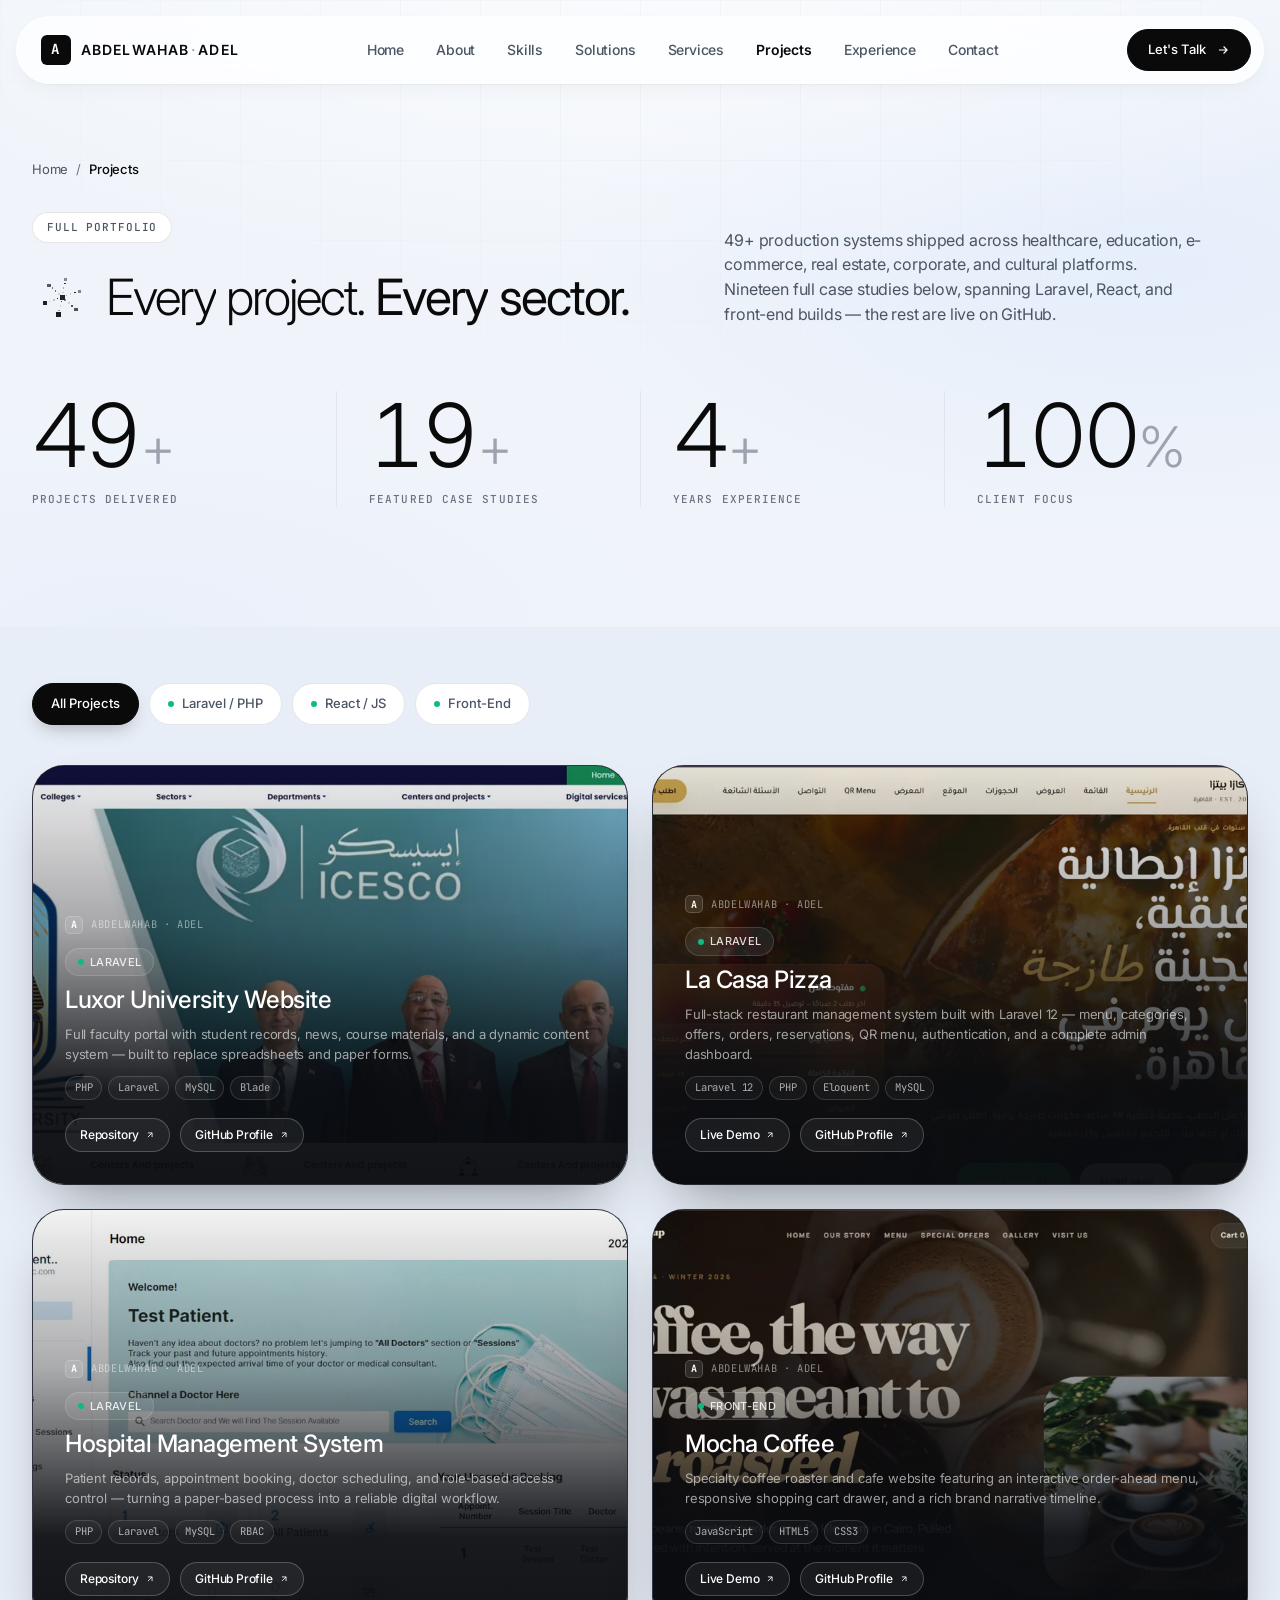
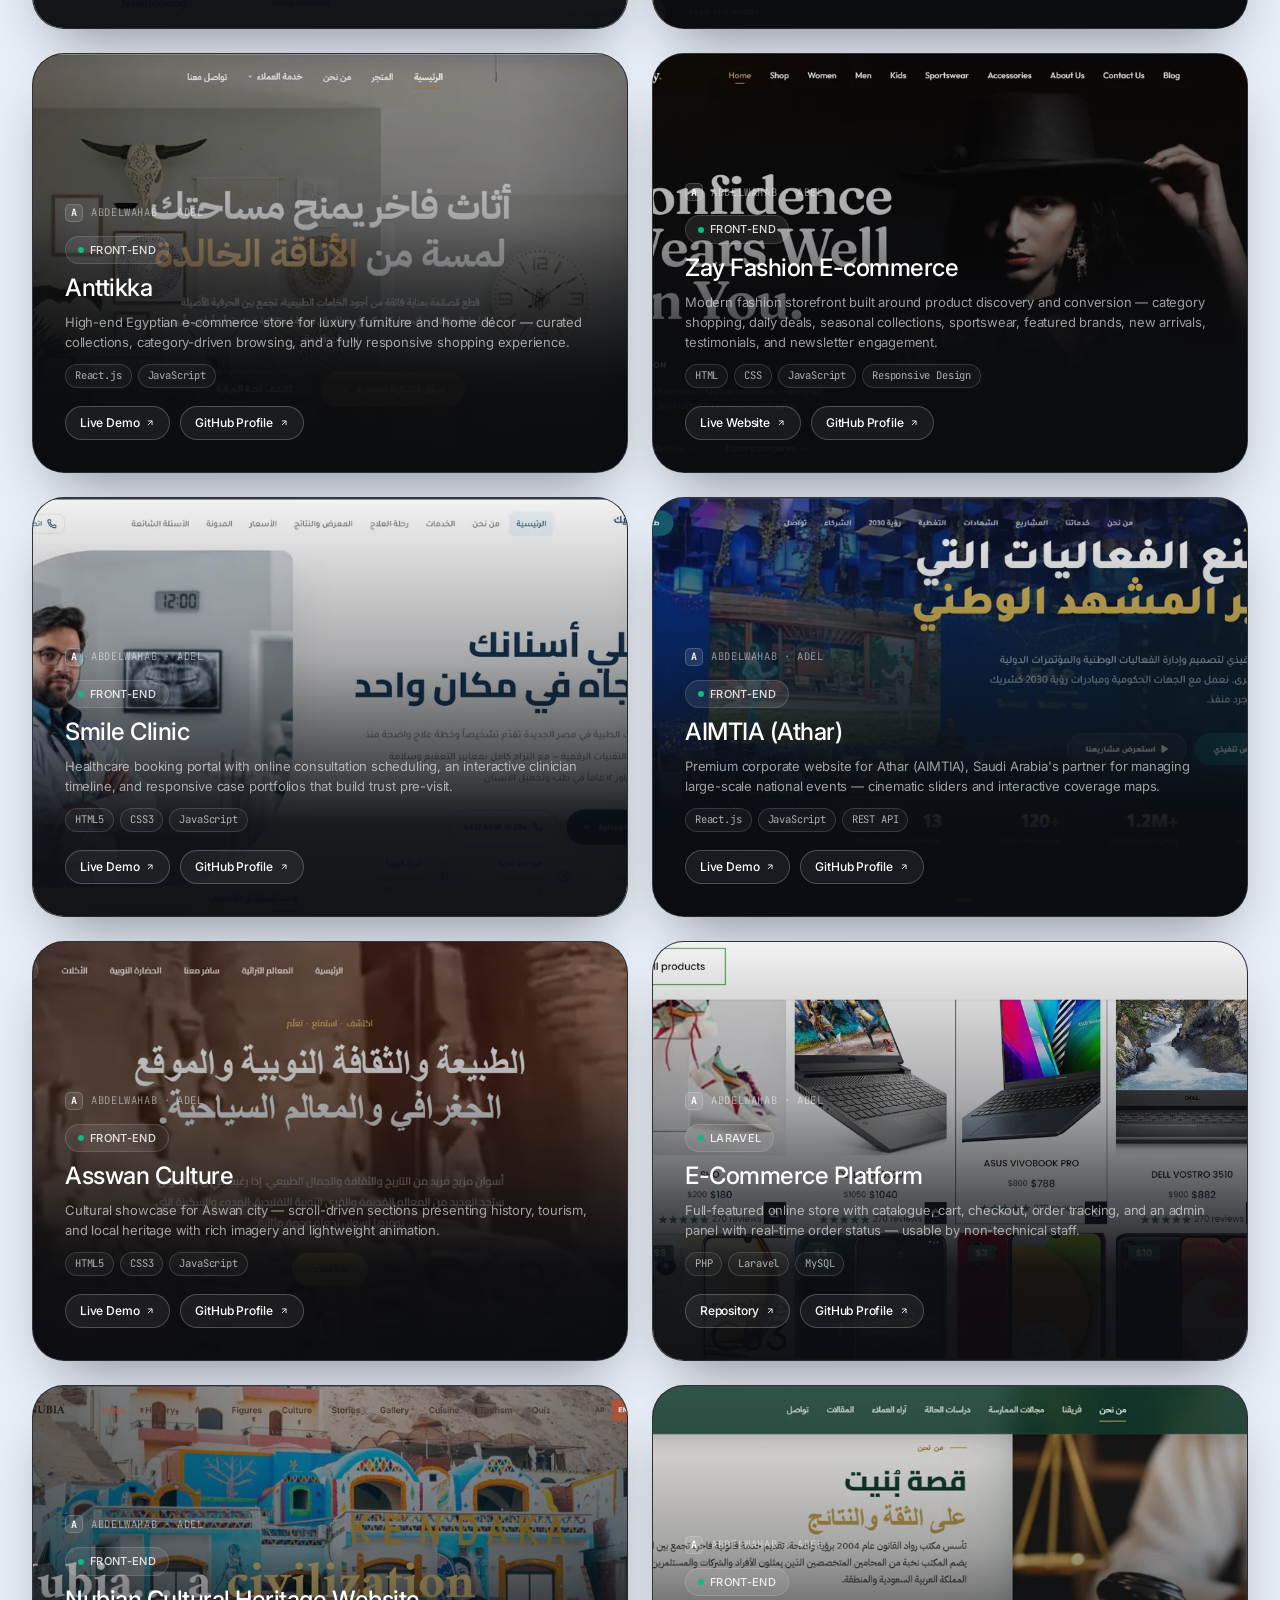
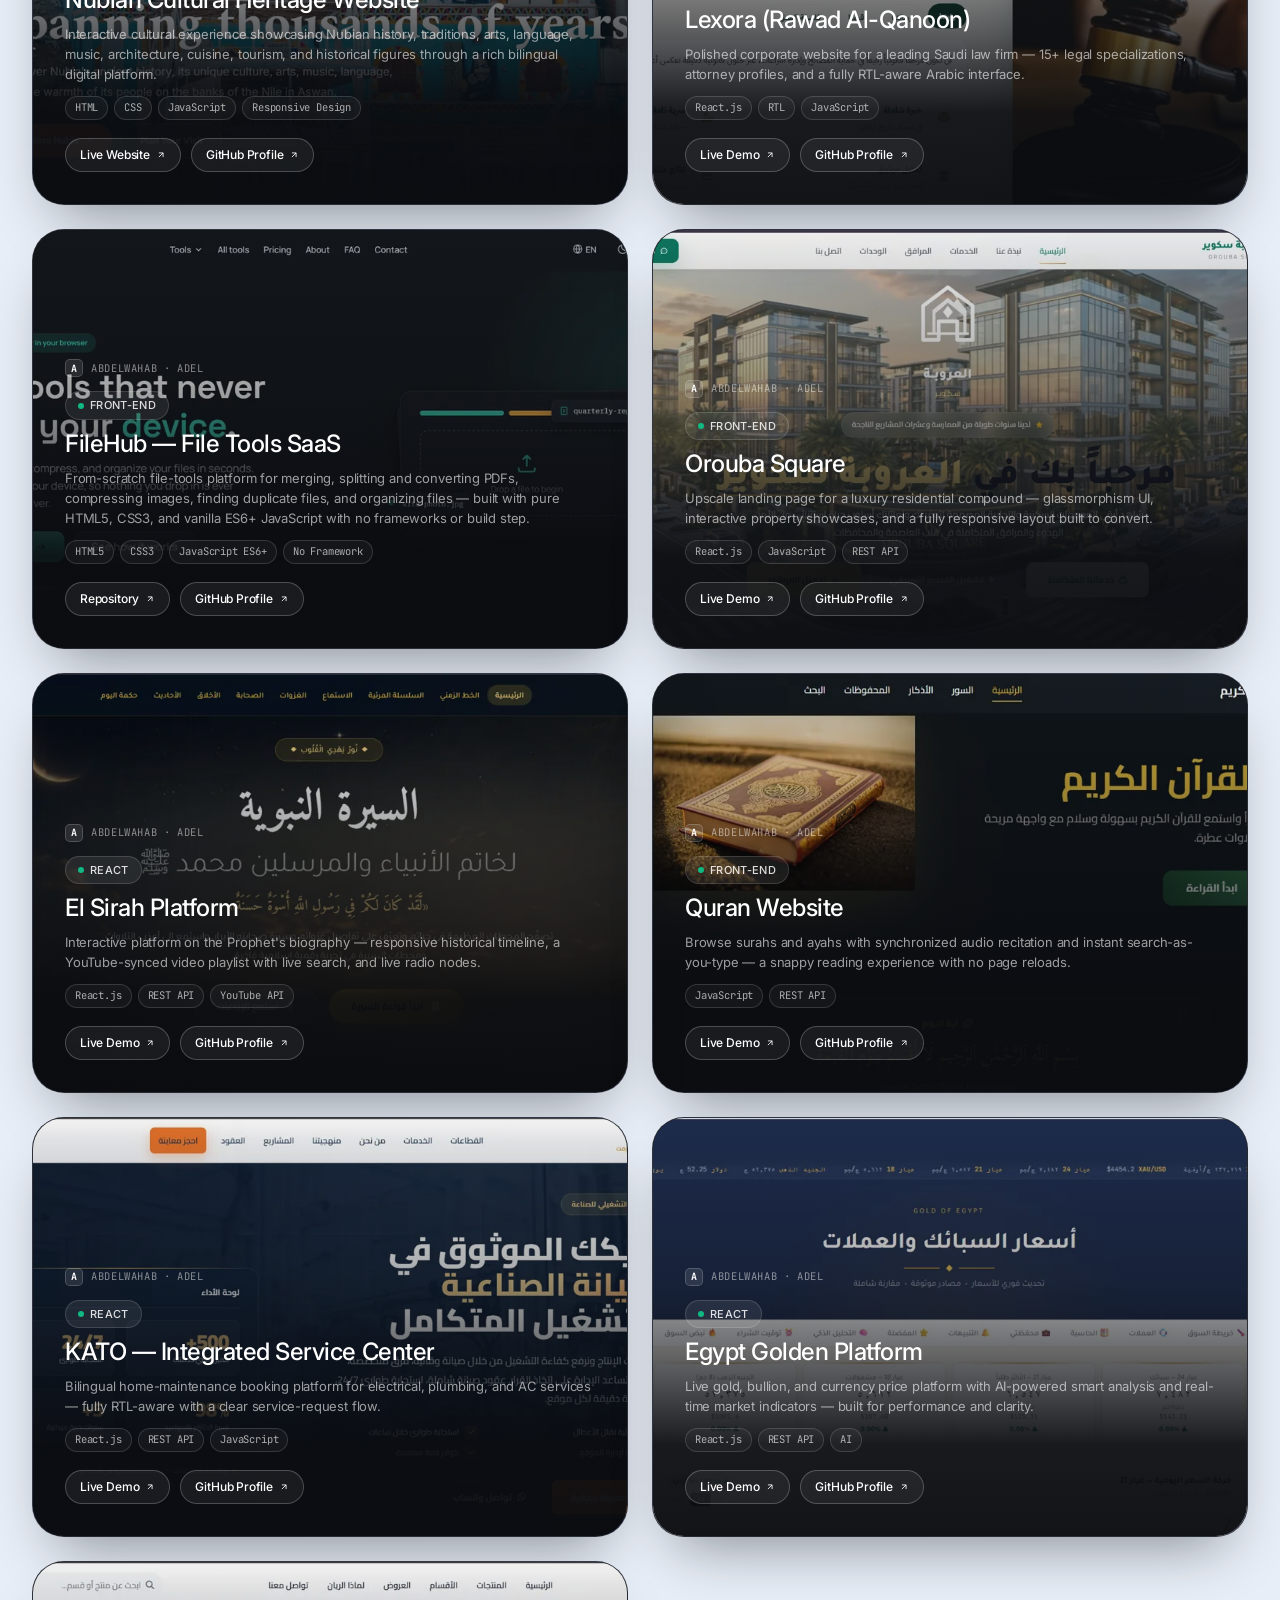
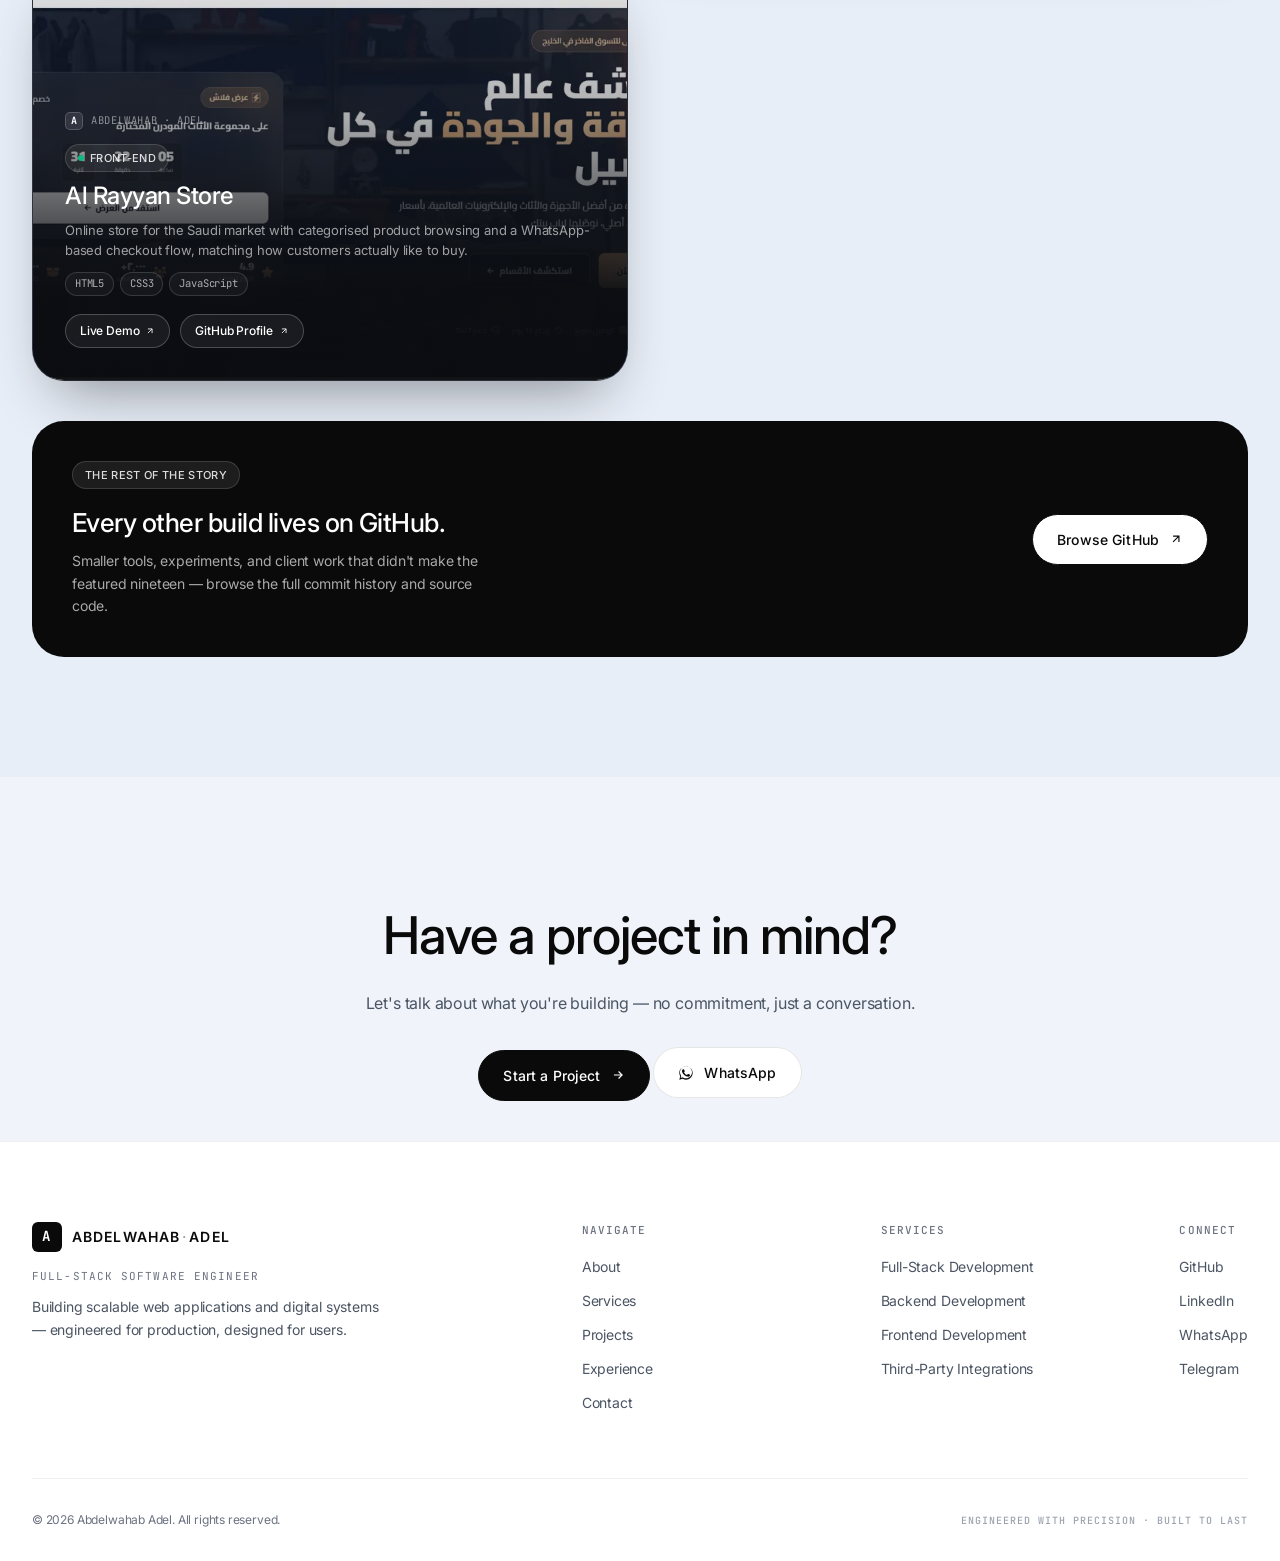
==== commit eb11799a: "Add files via upload" ====
--- a/projects.html
+++ b/projects.html
@@ -44,6 +44,15 @@
 </head>
 <body>
 
+  <!-- ════════════════ INTRO PRELOADER ════════════════ -->
+  <div id="preloader" class="preloader">
+    <div class="preloader-inner">
+      <span class="preloader-wordmark">ABDELWAHAB<em>·</em>ADEL</span>
+      <span class="preloader-role mono">FULL-STACK DEVELOPER</span>
+    </div>
+    <noscript><style>.preloader-wordmark,.preloader-role{opacity:1!important;transform:none!important;}</style></noscript>
+  </div>
+
   <!-- Skip link -->
   <a href="#main" class="skip-link">Skip to main content</a>
 
@@ -55,25 +64,26 @@
 
   <main id="main">
 
-      <!-- ════════════════ NAVBAR ════════════════ -->
+    <!-- ════════════════ NAVBAR ════════════════ -->
     <header class="nav" id="nav">
       <div class="nav-inner">
-        <a href="#home" class="logo" aria-label="Abdelwahab Adel — home">
+        <a href="index.html#home" class="logo" aria-label="Abdelwahab Adel — home">
+          <span class="logo-mark">A</span>
           <span class="logo-text">ABDELWAHAB<em>·</em>ADEL</span>
         </a>
 
         <nav class="nav-desktop" aria-label="Primary">
-          <a href="#home" class="nav-link active">Home</a>
-          <a href="#about" class="nav-link">About</a>
-          <a href="#skills" class="nav-link">Skills</a>
-          <a href="#solutions" class="nav-link">Solutions</a>
-          <a href="#services" class="nav-link">Services</a>
-          <a href="projects.html" class="nav-link">Projects</a>
-          <a href="#experience" class="nav-link">Experience</a>
-          <a href="#contact" class="nav-link">Contact</a>
+          <a href="index.html#home" class="nav-link">Home</a>
+          <a href="index.html#about" class="nav-link">About</a>
+          <a href="index.html#skills" class="nav-link">Skills</a>
+          <a href="index.html#solutions" class="nav-link">Solutions</a>
+          <a href="index.html#services" class="nav-link">Services</a>
+          <a href="projects.html" class="nav-link active">Projects</a>
+          <a href="index.html#experience" class="nav-link">Experience</a>
+          <a href="index.html#contact" class="nav-link">Contact</a>
         </nav>
 
-          <div class="nav-actions">
+        <div class="nav-actions">
           <a href="index.html#contact" class="btn btn-primary nav-cta">
             <span>Let's Talk</span>
             <svg width="14" height="14" viewBox="0 0 24 24" fill="none" stroke="currentColor" stroke-width="2"><path d="M5 12h14M13 6l6 6-6 6"/></svg>
@@ -86,17 +96,17 @@
     </header>
 
     <!-- Mobile Nav -->
-    <nav class="mobile-nav " id="mobile-nav" aria-label="Mobile navigation">
+    <nav class="mobile-nav" id="mobile-nav" aria-label="Mobile navigation">
       <div class="mobile-nav-inner">
         <div class="mobile-nav-links">
-          <a href="#home" class="mobile-link" data-num="00">Home</a>
-          <a href="#about" class="mobile-link" data-num="01">About</a>
-          <a href="#skills" class="mobile-link" data-num="02">Skills</a>
-          <a href="#solutions" class="mobile-link" data-num="03">Solutions</a>
-          <a href="#services" class="mobile-link" data-num="04">Services</a>
+          <a href="index.html#home" class="mobile-link" data-num="00">Home</a>
+          <a href="index.html#about" class="mobile-link" data-num="01">About</a>
+          <a href="index.html#skills" class="mobile-link" data-num="02">Skills</a>
+          <a href="index.html#solutions" class="mobile-link" data-num="03">Solutions</a>
+          <a href="index.html#services" class="mobile-link" data-num="04">Services</a>
           <a href="projects.html" class="mobile-link" data-num="05">Projects</a>
-          <a href="#experience" class="mobile-link" data-num="06">Experience</a>
-          <a href="#contact" class="mobile-link" data-num="07">Contact</a>
+          <a href="index.html#experience" class="mobile-link" data-num="06">Experience</a>
+          <a href="index.html#contact" class="mobile-link" data-num="07">Contact</a>
         </div>
         <div class="mobile-nav-footer">
           <a href="mailto:abdelwahabadel777@gmail.com">abdelwahabadel777@gmail.com</a>
@@ -129,7 +139,7 @@
             </div>
           </div>
           <p class="section-desc reveal">
-            49+ production systems shipped across healthcare, education, e-commerce, real estate, corporate, and cultural platforms. Sixteen full case studies below, spanning Laravel, React, and front-end builds — the rest are live on GitHub.
+            49+ production systems shipped across healthcare, education, e-commerce, real estate, corporate, and cultural platforms. Nineteen full case studies below, spanning Laravel, React, and front-end builds — the rest are live on GitHub.
           </p>
         </div>
 
@@ -143,14 +153,14 @@
           </div>
           <div class="stat">
             <div class="stat-num-group">
-              <span class="stat-num" data-count="16">0</span>
+              <span class="stat-num" data-count="19">0</span>
               <span class="stat-suffix">+</span>
             </div>
             <span class="stat-label mono">FEATURED CASE STUDIES</span>
           </div>
           <div class="stat">
             <div class="stat-num-group">
-              <span class="stat-num" data-count="5">0</span>
+              <span class="stat-num" data-count="4">0</span>
               <span class="stat-suffix">+</span>
             </div>
             <span class="stat-label mono">YEARS EXPERIENCE</span>
@@ -179,14 +189,13 @@
 
         <div class="projects-full-grid" id="projects-full-grid" data-stagger>
 
-          <article class="project-card" data-category="laravel" data-type="University Portal" data-status="Completed" data-about="Luxor University Website: Full-stack university faculty portal
-
-Classification: Education / University Web Application
-
-Technologies Used: PHP, Laravel, Blade, Eloquent, MySQL
-
-Challenge &amp; Success Story:
-I replaced the faculty's manual, paper-based record keeping with a centralized Laravel portal covering student records, course materials, news publishing, and a dynamic content system — giving staff one reliable source of truth instead of scattered spreadsheets and paper forms.">
+          <article class="project-card" data-category="laravel" data-type="University Portal" data-status="Completed" data-about="Luxor University Website: Faculty Portal &amp; Student Management System.
+
+Classification: Full-Stack Academic Platform.
+
+Technologies Used: PHP, Laravel, MySQL, Blade.
+
+Challenge &amp; Success Story: Faculties needed one place to publish news, manage student records, and handle course content without juggling spreadsheets and paper forms. I designed a relational schema for students, courses and announcements, then built an admin dashboard with role-based access so staff could manage content without touching code. The result is a fast, maintainable portal that the faculty still uses to manage day-to-day academic operations.">
             <span class="project-card-glow"></span>
             <div class="project-device">
               <img src="assets/images/graduation-project.webp" alt="Luxor University Website — faculty portal with student management" loading="lazy" onerror="this.style.display='none'"></div><span class="project-view-hint" aria-hidden="true"><span><svg width="14" height="14" viewBox="0 0 24 24" fill="none" stroke="currentColor" stroke-width="2" stroke-linecap="round" stroke-linejoin="round"><path d="M2 12s3.5-7 10-7 10 7 10 7-3.5 7-10 7-10-7-10-7Z"/><circle cx="12" cy="12" r="3"/></svg>View Case Study</span></span>
@@ -205,14 +214,13 @@
             </div>
           </article>
 
-          <article class="project-card" data-category="laravel" data-type="Restaurant Website" data-status="Completed" data-about="La Casa Pizza: Full-Stack Restaurant Management System
-
-Classification: Restaurant / Hospitality Web Application
-
-Technologies Used: Laravel 12, PHP, Eloquent, Blade, JavaScript, Vite, MySQL
-
-Challenge &amp; Success Story:
-I transformed a static restaurant website into a dynamic Laravel application with an admin dashboard for managing menus, orders, reservations, offers, branches, and restaurant tables. The system also includes authentication, QR Menu, image management, and structured database relationships, providing a scalable solution for managing the restaurant's digital operations.">
+          <article class="project-card" data-category="laravel" data-type="Restaurant Website" data-status="Completed" data-about="La Casa Pizza: Full-Stack Restaurant Management System.
+
+Classification: Restaurant / Hospitality Web Application.
+
+Technologies Used: Laravel 12, PHP, Eloquent, Blade, JavaScript, Vite, MySQL.
+
+Challenge &amp; Success Story: I transformed a static restaurant website into a dynamic Laravel application with an admin dashboard for managing menus, orders, reservations, offers, branches, and restaurant tables. The system also includes authentication, QR Menu, image management, and structured database relationships, providing a scalable solution for managing the restaurant's digital operations.">
             <span class="project-card-glow"></span>
             <div class="project-device">
               <img src="assets/images/la-casa-pizza-thumb.webp" alt="La Casa Pizza — authentic Italian restaurant website" loading="lazy" onerror="this.style.display='none'"></div><span class="project-view-hint" aria-hidden="true"><span><svg width="14" height="14" viewBox="0 0 24 24" fill="none" stroke="currentColor" stroke-width="2" stroke-linecap="round" stroke-linejoin="round"><path d="M2 12s3.5-7 10-7 10 7 10 7-3.5 7-10 7-10-7-10-7Z"/><circle cx="12" cy="12" r="3"/></svg>View Case Study</span></span>
@@ -231,14 +239,13 @@
             </div>
           </article>
 
-          <article class="project-card" data-category="laravel" data-type="Healthcare System" data-status="Completed" data-about="Hospital Management System: Patient records & appointment management system
-
-Classification: Healthcare / Hospital Management System
-
-Technologies Used: PHP, Laravel, MySQL, Role-Based Access Control (RBAC)
-
-Challenge &amp; Success Story:
-I digitized a hospital's patient intake and scheduling process — patient records, appointment booking, and doctor scheduling — with role-based permissions so admins, doctors, and receptionists each see exactly what they need, replacing an error-prone paper trail with a reliable digital workflow.">
+          <article class="project-card" data-category="laravel" data-type="Healthcare System" data-status="Completed" data-about="Hospital Management System: Patient Records &amp; Appointment Engineering.
+
+Classification: Full-Stack Healthcare System.
+
+Technologies Used: PHP, Laravel, MySQL, Role-Based Access Control.
+
+Challenge &amp; Success Story: Clinics needed a single system to manage patient records, doctor schedules, and appointment booking while keeping sensitive medical data properly access-controlled. I engineered a role-based system separating admin, doctor, and reception permissions, with an appointments engine that prevents double-booking and a reporting layer for basic analytics — turning a paper-based process into a reliable digital workflow.">
             <span class="project-card-glow"></span>
             <div class="project-device">
               <img src="assets/images/hospital-management-thumb.webp" alt="Hospital Management System — patient records and appointments" loading="lazy" onerror="this.style.display='none'"></div><span class="project-view-hint" aria-hidden="true"><span><svg width="14" height="14" viewBox="0 0 24 24" fill="none" stroke="currentColor" stroke-width="2" stroke-linecap="round" stroke-linejoin="round"><path d="M2 12s3.5-7 10-7 10 7 10 7-3.5 7-10 7-10-7-10-7Z"/><circle cx="12" cy="12" r="3"/></svg>View Case Study</span></span>
@@ -257,14 +264,113 @@
             </div>
           </article>
 
-          <article class="project-card" data-category="frontend" data-type="Corporate Website" data-status="Completed" data-about="AIMTIA (Athar): National events strategic partner website
-
-Classification: Corporate / Events Management Website
-
-Technologies Used: React.js, JavaScript, REST API
-
-Challenge &amp; Success Story:
-I built a premium, cinematic front-end for Athar (AIMTIA) — Saudi Arabia's strategic partner for managing large-scale national events — combining full-screen sliders, interactive coverage maps, and API-driven content to reflect the scale and prestige of the events they manage.">
+          <article class="project-card" data-category="frontend" data-type="Cafe Website" data-status="Completed" data-about="Mocha Coffee Cup Roasters: Specialty Coffee Cafe Website.
+
+Classification: Restaurant / E-Commerce Hybrid.
+
+Technologies Used: HTML5, CSS3, JavaScript.
+
+Challenge &amp; Success Story: Mocha needed more than a menu page — they wanted an order-ahead experience with a shopping cart and a brand story that stood out from generic cafe sites. I built an interactive order-ahead menu, a responsive cart drawer, and a scroll-based brand timeline, giving the cafe a digital presence that matches its specialty-coffee positioning.">
+            <span class="project-card-glow"></span>
+            <div class="project-device">
+              <img src="assets/images/mocha-coffee-thumb.webp" alt="Mocha Coffee Cup Roasters — specialty coffee cafe website" loading="lazy" onerror="this.style.display='none'"></div><span class="project-view-hint" aria-hidden="true"><span><svg width="14" height="14" viewBox="0 0 24 24" fill="none" stroke="currentColor" stroke-width="2" stroke-linecap="round" stroke-linejoin="round"><path d="M2 12s3.5-7 10-7 10 7 10 7-3.5 7-10 7-10-7-10-7Z"/><circle cx="12" cy="12" r="3"/></svg>View Case Study</span></span>
+            <div class="project-card-content">
+              <div class="project-brand"><span class="project-brand-mark">A</span> ABDELWAHAB · ADEL</div>
+              <span class="project-tag-pill"><span class="filter-dot"></span>Front-End</span>
+              <h3>Mocha Coffee</h3>
+              <p>Specialty coffee roaster and cafe website featuring an interactive order-ahead menu, responsive shopping cart drawer, and a rich brand narrative timeline.</p>
+              <div class="project-stack">
+                <span>JavaScript</span><span>HTML5</span><span>CSS3</span>
+              </div>
+              <div class="project-links">
+                <a href="https://mocha-coffee-cup.vercel.app/" target="_blank" rel="noopener" class="project-link">Live Demo <svg width="10" height="10" viewBox="0 0 24 24" fill="none" stroke="currentColor" stroke-width="2"><path d="M7 17L17 7M7 7h10v10"/></svg></a>
+                <a href="https://github.com/abdelwahab-adel/" target="_blank" rel="noopener" class="project-link">GitHub Profile <svg width="10" height="10" viewBox="0 0 24 24" fill="none" stroke="currentColor" stroke-width="2"><path d="M7 17L17 7M7 7h10v10"/></svg></a>
+              </div>
+            </div>
+          </article>
+
+          <article class="project-card" data-category="frontend" data-type="Furniture E-Commerce" data-status="Completed" data-about="Anttikka: Premium Egyptian Furniture &amp; Home Décor E-Commerce Store.
+
+Classification: Retail / E-Commerce Website.
+
+Technologies Used: React.js, JavaScript, Responsive Design.
+
+Challenge &amp; Success Story: Anttikka needed an online store that matched the premium feel of its furniture collections — solid wood, natural marble, and hotel-quality pieces — and supported Egyptian shoppers with installment plans up to 36 months. I built a curated catalog with collection-based browsing (Modulix, Vendra, Domira, Kavon), category-driven navigation, and a clear product-to-checkout path, giving the brand a digital flagship that matches its in-store experience.">
+            <span class="project-card-glow"></span>
+            <div class="project-device">
+              <img src="assets/images/ant.webp" alt="Anttikka — premium Egyptian furniture e-commerce store" loading="lazy" onerror="this.style.display='none'"></div><span class="project-view-hint" aria-hidden="true"><span><svg width="14" height="14" viewBox="0 0 24 24" fill="none" stroke="currentColor" stroke-width="2" stroke-linecap="round" stroke-linejoin="round"><path d="M2 12s3.5-7 10-7 10 7 10 7-3.5 7-10 7-10-7-10-7Z"/><circle cx="12" cy="12" r="3"/></svg>View Case Study</span></span>
+            <div class="project-card-content">
+              <div class="project-brand"><span class="project-brand-mark">A</span> ABDELWAHAB · ADEL</div>
+              <span class="project-tag-pill"><span class="filter-dot"></span>Front-End</span>
+              <h3>Anttikka</h3>
+              <p>High-end Egyptian e-commerce store for luxury furniture and home décor — curated collections, category-driven browsing, and a fully responsive shopping experience.</p>
+              <div class="project-stack">
+                <span>React.js</span><span>JavaScript</span>
+              </div>
+              <div class="project-links">
+                <a href="https://anttikka-eg.vercel.app/" target="_blank" rel="noopener" class="project-link">Live Demo <svg width="10" height="10" viewBox="0 0 24 24" fill="none" stroke="currentColor" stroke-width="2"><path d="M7 17L17 7M7 7h10v10"/></svg></a>
+                <a href="https://github.com/abdelwahab-adel/" target="_blank" rel="noopener" class="project-link">GitHub Profile <svg width="10" height="10" viewBox="0 0 24 24" fill="none" stroke="currentColor" stroke-width="2"><path d="M7 17L17 7M7 7h10v10"/></svg></a>
+              </div>
+            </div>
+          </article>
+
+          <article class="project-card" data-category="frontend" data-type="Fashion E-Commerce" data-status="Completed" data-about="Zay Fashion E-commerce: Modern Fashion Storefront.
+
+Classification: E-Commerce / Fashion Retail Website.
+
+Technologies Used: HTML, CSS, JavaScript, Responsive Design.
+
+Challenge &amp; Success Story: The brief was a fashion storefront built around discovery and conversion rather than a plain product list. I structured category shopping, daily deals, seasonal collections, sportswear, and featured brands into one cohesive browsing flow, then layered in new arrivals, testimonials, and newsletter capture to keep visitors engaged and coming back.">
+            <span class="project-card-glow"></span>
+            <div class="project-device">
+              <img src="assets/images/zay-fashion-thumb.webp" alt="Zay Fashion E-commerce — fashion storefront and product discovery" loading="lazy" onerror="this.style.display='none'"></div><span class="project-view-hint" aria-hidden="true"><span><svg width="14" height="14" viewBox="0 0 24 24" fill="none" stroke="currentColor" stroke-width="2" stroke-linecap="round" stroke-linejoin="round"><path d="M2 12s3.5-7 10-7 10 7 10 7-3.5 7-10 7-10-7-10-7Z"/><circle cx="12" cy="12" r="3"/></svg>View Case Study</span></span>
+            <div class="project-card-content">
+              <div class="project-brand"><span class="project-brand-mark">A</span> ABDELWAHAB · ADEL</div>
+              <span class="project-tag-pill"><span class="filter-dot"></span>Front-End</span>
+              <h3>Zay Fashion E-commerce</h3>
+              <p>Modern fashion storefront built around product discovery and conversion — category shopping, daily deals, seasonal collections, sportswear, featured brands, new arrivals, testimonials, and newsletter engagement.</p>
+              <div class="project-stack">
+                <span>HTML</span><span>CSS</span><span>JavaScript</span><span>Responsive Design</span>
+              </div>
+              <div class="project-links">
+                <a href="https://clothing-tau-seven.vercel.app/" target="_blank" rel="noopener" class="project-link">Live Website <svg width="10" height="10" viewBox="0 0 24 24" fill="none" stroke="currentColor" stroke-width="2"><path d="M7 17L17 7M7 7h10v10"/></svg></a>
+                <a href="https://github.com/abdelwahab-adel/" target="_blank" rel="noopener" class="project-link">GitHub Profile <svg width="10" height="10" viewBox="0 0 24 24" fill="none" stroke="currentColor" stroke-width="2"><path d="M7 17L17 7M7 7h10v10"/></svg></a>
+              </div>
+            </div>
+          </article>
+
+          <article class="project-card" data-category="frontend" data-type="Dental Clinic Website" data-status="Completed" data-about="Smile Clinic: Aesthetic Dentistry &amp; Booking Portal.
+
+Classification: Healthcare / Booking Website.
+
+Technologies Used: HTML5, CSS3, JavaScript.
+
+Challenge &amp; Success Story: The clinic wanted patients to book consultations online while still showcasing the clinicians and case results with a premium, trustworthy feel. I implemented an online consultation booking form, an interactive clinician timeline, and responsive case portfolios, resulting in a portal that builds trust before a patient ever visits in person.">
+            <span class="project-card-glow"></span>
+            <div class="project-device">
+              <img src="assets/images/smile-clinic-thumb.webp" alt="Smile Clinic — aesthetic dentistry and booking portal" loading="lazy" onerror="this.style.display='none'"></div><span class="project-view-hint" aria-hidden="true"><span><svg width="14" height="14" viewBox="0 0 24 24" fill="none" stroke="currentColor" stroke-width="2" stroke-linecap="round" stroke-linejoin="round"><path d="M2 12s3.5-7 10-7 10 7 10 7-3.5 7-10 7-10-7-10-7Z"/><circle cx="12" cy="12" r="3"/></svg>View Case Study</span></span>
+            <div class="project-card-content">
+              <div class="project-brand"><span class="project-brand-mark">A</span> ABDELWAHAB · ADEL</div>
+              <span class="project-tag-pill"><span class="filter-dot"></span>Front-End</span>
+              <h3>Smile Clinic</h3>
+              <p>Healthcare booking portal with online consultation scheduling, an interactive clinician timeline, and responsive case portfolios that build trust pre-visit.</p>
+              <div class="project-stack">
+                <span>HTML5</span><span>CSS3</span><span>JavaScript</span>
+              </div>
+              <div class="project-links">
+                <a href="https://smile-clinic-sage.vercel.app/" target="_blank" rel="noopener" class="project-link">Live Demo <svg width="10" height="10" viewBox="0 0 24 24" fill="none" stroke="currentColor" stroke-width="2"><path d="M7 17L17 7M7 7h10v10"/></svg></a>
+                <a href="https://github.com/abdelwahab-adel/" target="_blank" rel="noopener" class="project-link">GitHub Profile <svg width="10" height="10" viewBox="0 0 24 24" fill="none" stroke="currentColor" stroke-width="2"><path d="M7 17L17 7M7 7h10v10"/></svg></a>
+              </div>
+            </div>
+          </article>
+
+          <article class="project-card" data-category="frontend" data-type="Corporate Website" data-status="Completed" data-about="AIMTIA (Athar): Premium Corporate Website for National Event Management.
+
+Classification: Corporate / Vision 2030 Partner Website.
+
+Technologies Used: React.js, JavaScript, REST API Integration.
+
+Challenge &amp; Success Story: Athar needed a website that reflected the scale of managing Saudi Arabia's large national events — not just a brochure site, but something cinematic and data-driven. I built cinematic hero sliders, an interactive coverage map for past events, and API-driven content sections, delivering a site that communicates credibility and scale at a glance.">
             <span class="project-card-glow"></span>
             <div class="project-device">
               <img src="assets/images/aimtia-athar-thumb.webp" alt="AIMTIA (Athar) — Saudi national events strategic partner website" loading="lazy" onerror="this.style.display='none'"></div><span class="project-view-hint" aria-hidden="true"><span><svg width="14" height="14" viewBox="0 0 24 24" fill="none" stroke="currentColor" stroke-width="2" stroke-linecap="round" stroke-linejoin="round"><path d="M2 12s3.5-7 10-7 10 7 10 7-3.5 7-10 7-10-7-10-7Z"/><circle cx="12" cy="12" r="3"/></svg>View Case Study</span></span>
@@ -283,40 +389,13 @@
             </div>
           </article>
 
-          <article class="project-card" data-category="frontend" data-type="Real Estate Landing Page" data-status="Completed" data-about="Orouba Square: Luxury residential compound landing page
-
-Classification: Real Estate / Marketing Landing Page
-
-Technologies Used: React.js, JavaScript, REST API
-
-Challenge &amp; Success Story:
-I designed and built a conversion-focused landing page for a luxury residential compound, using glassmorphism UI and interactive property showcases to translate a high-end physical development into an equally premium digital first impression.">
-            <span class="project-card-glow"></span>
-            <div class="project-device">
-              <img src="assets/images/orouba-square-thumb.webp" alt="Orouba Square — luxury real estate compound landing page" loading="lazy" onerror="this.style.display='none'"></div><span class="project-view-hint" aria-hidden="true"><span><svg width="14" height="14" viewBox="0 0 24 24" fill="none" stroke="currentColor" stroke-width="2" stroke-linecap="round" stroke-linejoin="round"><path d="M2 12s3.5-7 10-7 10 7 10 7-3.5 7-10 7-10-7-10-7Z"/><circle cx="12" cy="12" r="3"/></svg>View Case Study</span></span>
-            <div class="project-card-content">
-              <div class="project-brand"><span class="project-brand-mark">A</span> ABDELWAHAB · ADEL</div>
-              <span class="project-tag-pill"><span class="filter-dot"></span>Front-End</span>
-              <h3>Orouba Square</h3>
-              <p>Upscale landing page for a luxury residential compound — glassmorphism UI, interactive property showcases, and a fully responsive layout built to convert.</p>
-              <div class="project-stack">
-                <span>React.js</span><span>JavaScript</span><span>REST API</span>
-              </div>
-              <div class="project-links">
-                <a href="https://orouba-square.vercel.app/" target="_blank" rel="noopener" class="project-link">Live Demo <svg width="10" height="10" viewBox="0 0 24 24" fill="none" stroke="currentColor" stroke-width="2"><path d="M7 17L17 7M7 7h10v10"/></svg></a>
-                <a href="https://github.com/abdelwahab-adel/" target="_blank" rel="noopener" class="project-link">GitHub Profile <svg width="10" height="10" viewBox="0 0 24 24" fill="none" stroke="currentColor" stroke-width="2"><path d="M7 17L17 7M7 7h10v10"/></svg></a>
-              </div>
-            </div>
-          </article>
-
-          <article class="project-card" data-category="frontend" data-type="Cultural Showcase" data-status="Completed" data-about="Asswan Culture: Aswan heritage & tourism showcase
-
-Classification: Culture & Tourism / Informational Website
-
-Technologies Used: HTML5, CSS3, JavaScript
-
-Challenge &amp; Success Story:
-I built a scroll-driven storytelling site for Aswan's history and heritage, balancing rich imagery with lightweight, dependency-free animation so the page stays fast and accessible while still feeling immersive.">
+          <article class="project-card" data-category="frontend" data-type="Cultural Showcase" data-status="Completed" data-about="Asswan Culture: Heritage &amp; Tourism Showcase Website.
+
+Classification: Cultural / Tourism Website.
+
+Technologies Used: HTML5, CSS3, JavaScript.
+
+Challenge &amp; Success Story: The brief was to present Aswan's history and tourism appeal to a global audience in a way that felt visual rather than encyclopedic. I structured the content into scroll-driven sections with rich imagery and lightweight animations, keeping load times low while still delivering an immersive cultural narrative.">
             <span class="project-card-glow"></span>
             <div class="project-device">
               <img src="assets/images/asswan.webp" alt="Asswan Culture — heritage showcase" loading="lazy" onerror="this.style.display='none'"></div><span class="project-view-hint" aria-hidden="true"><span><svg width="14" height="14" viewBox="0 0 24 24" fill="none" stroke="currentColor" stroke-width="2" stroke-linecap="round" stroke-linejoin="round"><path d="M2 12s3.5-7 10-7 10 7 10 7-3.5 7-10 7-10-7-10-7Z"/><circle cx="12" cy="12" r="3"/></svg>View Case Study</span></span>
@@ -335,14 +414,13 @@
             </div>
           </article>
 
-          <article class="project-card" data-category="laravel" data-type="E-Commerce Platform" data-status="Completed" data-about="E-Commerce Platform: Full-featured online store with admin panel
-
-Classification: E-Commerce / Online Retail Platform
-
-Technologies Used: PHP, Laravel, Eloquent, MySQL
-
-Challenge &amp; Success Story:
-I delivered a complete online store — catalogue, cart, checkout, and order tracking — paired with an admin panel simple enough for non-technical staff to manage products and update order status without developer help.">
+          <article class="project-card" data-category="laravel" data-type="E-Commerce Platform" data-status="Completed" data-about="E-Commerce Platform: Complete Online Store with Admin Dashboard.
+
+Classification: Full-Stack Retail Engineering.
+
+Technologies Used: PHP, Laravel, MySQL, Payment Gateway Integration.
+
+Challenge &amp; Success Story: The goal was a store that could handle a full retail workflow — catalogue, cart, checkout, and order tracking — while giving the store owner a simple dashboard to manage stock and orders without developer help. I built a normalized product/order schema, a secure checkout flow, and an admin panel with real-time order status updates, resulting in a store that's genuinely usable by non-technical staff.">
             <span class="project-card-glow"></span>
             <div class="project-device">
               <img src="assets/images/ecommerce-websit.webp" alt="E-Commerce Platform — full shop with admin panel" loading="lazy" onerror="this.style.display='none'"></div><span class="project-view-hint" aria-hidden="true"><span><svg width="14" height="14" viewBox="0 0 24 24" fill="none" stroke="currentColor" stroke-width="2" stroke-linecap="round" stroke-linejoin="round"><path d="M2 12s3.5-7 10-7 10 7 10 7-3.5 7-10 7-10-7-10-7Z"/><circle cx="12" cy="12" r="3"/></svg>View Case Study</span></span>
@@ -361,66 +439,38 @@
             </div>
           </article>
 
-          <article class="project-card" data-category="frontend" data-type="Cafe Website" data-status="Completed" data-about="Mocha Coffee: Specialty coffee roaster & cafe website
-
-Classification: Food & Beverage / Cafe Website
-
-Technologies Used: HTML5, CSS3, JavaScript
-
-Challenge &amp; Success Story:
-I built an interactive order-ahead menu with a responsive cart drawer and a scroll-driven brand story timeline, giving a specialty coffee roaster a digital presence as considered as their in-store experience.">
-            <span class="project-card-glow"></span>
-            <div class="project-device">
-              <img src="assets/images/mocha-coffee-thumb.webp" alt="Mocha Coffee Cup Roasters — specialty coffee cafe website" loading="lazy" onerror="this.style.display='none'"></div><span class="project-view-hint" aria-hidden="true"><span><svg width="14" height="14" viewBox="0 0 24 24" fill="none" stroke="currentColor" stroke-width="2" stroke-linecap="round" stroke-linejoin="round"><path d="M2 12s3.5-7 10-7 10 7 10 7-3.5 7-10 7-10-7-10-7Z"/><circle cx="12" cy="12" r="3"/></svg>View Case Study</span></span>
-            <div class="project-card-content">
-              <div class="project-brand"><span class="project-brand-mark">A</span> ABDELWAHAB · ADEL</div>
-              <span class="project-tag-pill"><span class="filter-dot"></span>Front-End</span>
-              <h3>Mocha Coffee</h3>
-              <p>Specialty coffee roaster and cafe website featuring an interactive order-ahead menu, responsive shopping cart drawer, and a rich brand narrative timeline.</p>
-              <div class="project-stack">
-                <span>JavaScript</span><span>HTML5</span><span>CSS3</span>
-              </div>
-              <div class="project-links">
-                <a href="https://mocha-coffee-cup.vercel.app/" target="_blank" rel="noopener" class="project-link">Live Demo <svg width="10" height="10" viewBox="0 0 24 24" fill="none" stroke="currentColor" stroke-width="2"><path d="M7 17L17 7M7 7h10v10"/></svg></a>
-                <a href="https://github.com/abdelwahab-adel/" target="_blank" rel="noopener" class="project-link">GitHub Profile <svg width="10" height="10" viewBox="0 0 24 24" fill="none" stroke="currentColor" stroke-width="2"><path d="M7 17L17 7M7 7h10v10"/></svg></a>
-              </div>
-            </div>
-          </article>
-
-          <article class="project-card" data-category="frontend" data-type="Furniture E-Commerce" data-status="Completed" data-about="Anttikka: Luxury furniture e-commerce store
-
-Classification: E-Commerce / Furniture & Home Décor
-
-Technologies Used: React.js, JavaScript
-
-Challenge &amp; Success Story:
-I built a curated, category-driven shopping experience for a luxury Egyptian furniture brand, prioritizing large imagery and clean navigation so premium products feel premium online too.">
-            <span class="project-card-glow"></span>
-            <div class="project-device">
-              <img src="assets/images/ant.webp" alt="Anttikka — premium Egyptian furniture e-commerce store" loading="lazy" onerror="this.style.display='none'"></div><span class="project-view-hint" aria-hidden="true"><span><svg width="14" height="14" viewBox="0 0 24 24" fill="none" stroke="currentColor" stroke-width="2" stroke-linecap="round" stroke-linejoin="round"><path d="M2 12s3.5-7 10-7 10 7 10 7-3.5 7-10 7-10-7-10-7Z"/><circle cx="12" cy="12" r="3"/></svg>View Case Study</span></span>
-            <div class="project-card-content">
-              <div class="project-brand"><span class="project-brand-mark">A</span> ABDELWAHAB · ADEL</div>
-              <span class="project-tag-pill"><span class="filter-dot"></span>Front-End</span>
-              <h3>Anttikka</h3>
-              <p>High-end Egyptian e-commerce store for luxury furniture and home décor — curated collections, category-driven browsing, and a fully responsive shopping experience.</p>
-              <div class="project-stack">
-                <span>React.js</span><span>JavaScript</span>
-              </div>
-              <div class="project-links">
-                <a href="https://anttikka-eg.vercel.app/" target="_blank" rel="noopener" class="project-link">Live Demo <svg width="10" height="10" viewBox="0 0 24 24" fill="none" stroke="currentColor" stroke-width="2"><path d="M7 17L17 7M7 7h10v10"/></svg></a>
-                <a href="https://github.com/abdelwahab-adel/" target="_blank" rel="noopener" class="project-link">GitHub Profile <svg width="10" height="10" viewBox="0 0 24 24" fill="none" stroke="currentColor" stroke-width="2"><path d="M7 17L17 7M7 7h10v10"/></svg></a>
-              </div>
-            </div>
-          </article>
-
-          <article class="project-card" data-category="frontend" data-type="Law Firm Website" data-status="Completed" data-about="Lexora (Rawad Al-Qanoon): RTL-aware Saudi law firm website
-
-Classification: Legal / Corporate Website
-
-Technologies Used: React.js, JavaScript, Full RTL Support
-
-Challenge &amp; Success Story:
-I delivered a fully RTL-aware Arabic interface for a Saudi law firm covering 15+ legal specializations and attorney profiles — a website that reads as naturally in Arabic as any Western firm's site reads in English.">
+          <article class="project-card" data-category="frontend" data-type="Cultural Heritage Website" data-status="Completed" data-about="Nubian Cultural Heritage Website: Interactive Nubian History &amp; Culture Experience.
+
+Classification: Culture &amp; Tourism / Bilingual Heritage Platform.
+
+Technologies Used: HTML, CSS, JavaScript, Responsive Design.
+
+Challenge &amp; Success Story: The brief was to document and preserve Nubian heritage — history, arts, language, music, traditions, cuisine, tourism, and notable historical figures — in a single accessible digital space. I built an interactive bilingual experience structured around these themes, giving visitors an engaging way to explore Nubian culture rather than reading through a static archive.">
+            <span class="project-card-glow"></span>
+            <div class="project-device">
+              <img src="assets/images/nubian-project.webp" alt="Nubian Cultural Heritage Website — interactive Nubian history and culture experience" loading="lazy" onerror="this.style.display='none'"></div><span class="project-view-hint" aria-hidden="true"><span><svg width="14" height="14" viewBox="0 0 24 24" fill="none" stroke="currentColor" stroke-width="2" stroke-linecap="round" stroke-linejoin="round"><path d="M2 12s3.5-7 10-7 10 7 10 7-3.5 7-10 7-10-7-10-7Z"/><circle cx="12" cy="12" r="3"/></svg>View Case Study</span></span>
+            <div class="project-card-content">
+              <div class="project-brand"><span class="project-brand-mark">A</span> ABDELWAHAB · ADEL</div>
+              <span class="project-tag-pill"><span class="filter-dot"></span>Front-End</span>
+              <h3>Nubian Cultural Heritage Website</h3>
+              <p>Interactive cultural experience showcasing Nubian history, traditions, arts, language, music, architecture, cuisine, tourism, and historical figures through a rich bilingual digital platform.</p>
+              <div class="project-stack">
+                <span>HTML</span><span>CSS</span><span>JavaScript</span><span>Responsive Design</span>
+              </div>
+              <div class="project-links">
+                <a href="https://nubian-as.vercel.app/" target="_blank" rel="noopener" class="project-link">Live Website <svg width="10" height="10" viewBox="0 0 24 24" fill="none" stroke="currentColor" stroke-width="2"><path d="M7 17L17 7M7 7h10v10"/></svg></a>
+                <a href="https://github.com/abdelwahab-adel/" target="_blank" rel="noopener" class="project-link">GitHub Profile <svg width="10" height="10" viewBox="0 0 24 24" fill="none" stroke="currentColor" stroke-width="2"><path d="M7 17L17 7M7 7h10v10"/></svg></a>
+              </div>
+            </div>
+          </article>
+
+          <article class="project-card" data-category="frontend" data-type="Law Firm Website" data-status="Completed" data-about="Lexora (Rawad Al-Qanoon): Premium Law Firm Website for a Leading Saudi Legal Practice.
+
+Classification: Corporate / Legal Services Website.
+
+Technologies Used: React.js, JavaScript, Responsive Design, RTL.
+
+Challenge &amp; Success Story: A leading Saudi law firm with 20+ years of experience needed a website that communicated credibility and scale, with detailed service breakdowns across 15+ legal specializations — from commercial and real-estate law to international arbitration. I built a premium RTL-aware site with structured service showcases, attorney profiles, and a contact flow tuned for high-intent legal inquiries, turning a static brochure into a working lead-generation channel.">
             <span class="project-card-glow"></span>
             <div class="project-device">
               <img src="assets/images/lax.webp" alt="Lexora (Rawad Al-Qanoon) — premium Saudi law firm website" loading="lazy" onerror="this.style.display='none'"></div><span class="project-view-hint" aria-hidden="true"><span><svg width="14" height="14" viewBox="0 0 24 24" fill="none" stroke="currentColor" stroke-width="2" stroke-linecap="round" stroke-linejoin="round"><path d="M2 12s3.5-7 10-7 10 7 10 7-3.5 7-10 7-10-7-10-7Z"/><circle cx="12" cy="12" r="3"/></svg>View Case Study</span></span>
@@ -439,40 +489,63 @@
             </div>
           </article>
 
-          <article class="project-card" data-category="frontend" data-type="Dental Clinic Website" data-status="Completed" data-about="Smile Clinic: Aesthetic dentistry booking portal
-
-Classification: Healthcare / Dental Clinic Booking Portal
-
-Technologies Used: HTML5, CSS3, JavaScript
-
-Challenge &amp; Success Story:
-I built a booking portal that lets patients schedule consultations online and browse clinician timelines and case portfolios beforehand — helping patients arrive informed and confident, and reducing no-shows.">
-            <span class="project-card-glow"></span>
-            <div class="project-device">
-              <img src="assets/images/smile-clinic-thumb.webp" alt="Smile Clinic — aesthetic dentistry and booking portal" loading="lazy" onerror="this.style.display='none'"></div><span class="project-view-hint" aria-hidden="true"><span><svg width="14" height="14" viewBox="0 0 24 24" fill="none" stroke="currentColor" stroke-width="2" stroke-linecap="round" stroke-linejoin="round"><path d="M2 12s3.5-7 10-7 10 7 10 7-3.5 7-10 7-10-7-10-7Z"/><circle cx="12" cy="12" r="3"/></svg>View Case Study</span></span>
-            <div class="project-card-content">
-              <div class="project-brand"><span class="project-brand-mark">A</span> ABDELWAHAB · ADEL</div>
-              <span class="project-tag-pill"><span class="filter-dot"></span>Front-End</span>
-              <h3>Smile Clinic</h3>
-              <p>Healthcare booking portal with online consultation scheduling, an interactive clinician timeline, and responsive case portfolios that build trust pre-visit.</p>
-              <div class="project-stack">
-                <span>HTML5</span><span>CSS3</span><span>JavaScript</span>
-              </div>
-              <div class="project-links">
-                <a href="https://smile-clinic-sage.vercel.app/" target="_blank" rel="noopener" class="project-link">Live Demo <svg width="10" height="10" viewBox="0 0 24 24" fill="none" stroke="currentColor" stroke-width="2"><path d="M7 17L17 7M7 7h10v10"/></svg></a>
-                <a href="https://github.com/abdelwahab-adel/" target="_blank" rel="noopener" class="project-link">GitHub Profile <svg width="10" height="10" viewBox="0 0 24 24" fill="none" stroke="currentColor" stroke-width="2"><path d="M7 17L17 7M7 7h10v10"/></svg></a>
-              </div>
-            </div>
-          </article>
-
-          <article class="project-card" data-category="react" data-type="Educational Platform" data-status="Completed" data-about="El Sirah Platform: Prophet's biography interactive platform
-
-Classification: Education / Islamic History Platform
-
-Technologies Used: React.js, REST API, YouTube Data API
-
-Challenge &amp; Success Story:
-I combined a responsive historical timeline with a YouTube-synced video playlist and live search, plus live radio integration — turning a rich but scattered body of content into one coherent, explorable platform.">
+          <article class="project-card" data-category="frontend" data-type="File Tools SaaS" data-status="Completed" data-about="FileHub — File Tools SaaS: From-Scratch File Utilities Platform.
+
+Classification: SaaS / Productivity Web Application.
+
+Technologies Used: HTML5, CSS3, JavaScript ES6+, No Framework.
+
+Challenge &amp; Success Story: The goal was a file-tools platform — merging, splitting, and converting PDFs, compressing images, finding duplicate files, and organizing files — without leaning on any framework or build step. I built the entire tool suite in vanilla HTML5, CSS3, and modern ES6+ JavaScript, proving out a fast, dependency-free workflow that runs entirely in the browser.">
+            <span class="project-card-glow"></span>
+            <div class="project-device">
+              <img src="assets/images/filehub-thumb.webp" alt="FileHub — File Tools SaaS — browser-based PDF and file utilities" loading="lazy" onerror="this.style.display='none'"></div><span class="project-view-hint" aria-hidden="true"><span><svg width="14" height="14" viewBox="0 0 24 24" fill="none" stroke="currentColor" stroke-width="2" stroke-linecap="round" stroke-linejoin="round"><path d="M2 12s3.5-7 10-7 10 7 10 7-3.5 7-10 7-10-7-10-7Z"/><circle cx="12" cy="12" r="3"/></svg>View Case Study</span></span>
+            <div class="project-card-content">
+              <div class="project-brand"><span class="project-brand-mark">A</span> ABDELWAHAB · ADEL</div>
+              <span class="project-tag-pill"><span class="filter-dot"></span>Front-End</span>
+              <h3>FileHub — File Tools SaaS</h3>
+              <p>From-scratch file-tools platform for merging, splitting and converting PDFs, compressing images, finding duplicate files, and organizing files — built with pure HTML5, CSS3, and vanilla ES6+ JavaScript with no frameworks or build step.</p>
+              <div class="project-stack">
+                <span>HTML5</span><span>CSS3</span><span>JavaScript ES6+</span><span>No Framework</span>
+              </div>
+              <div class="project-links">
+                <a href="https://github.com/abdelwahab-adel/filehubA" target="_blank" rel="noopener" class="project-link">Repository <svg width="10" height="10" viewBox="0 0 24 24" fill="none" stroke="currentColor" stroke-width="2"><path d="M7 17L17 7M7 7h10v10"/></svg></a>
+                <a href="https://github.com/abdelwahab-adel/" target="_blank" rel="noopener" class="project-link">GitHub Profile <svg width="10" height="10" viewBox="0 0 24 24" fill="none" stroke="currentColor" stroke-width="2"><path d="M7 17L17 7M7 7h10v10"/></svg></a>
+              </div>
+            </div>
+          </article>
+
+          <article class="project-card" data-category="frontend" data-type="Real Estate Landing Page" data-status="Completed" data-about="Orouba Square: Luxury Real-Estate Compound Landing Page.
+
+Classification: Marketing / Lead-Generation Website.
+
+Technologies Used: React.js, JavaScript, REST API.
+
+Challenge &amp; Success Story: The client wanted a landing page that felt as premium as the compound itself, with property showcases that convert visitors into leads. I implemented a glassmorphism UI with interactive unit galleries and a fully responsive layout, giving the sales team a page that performs well on both desktop presentations and mobile browsing.">
+            <span class="project-card-glow"></span>
+            <div class="project-device">
+              <img src="assets/images/orouba-square-thumb.webp" alt="Orouba Square — luxury real estate compound landing page" loading="lazy" onerror="this.style.display='none'"></div><span class="project-view-hint" aria-hidden="true"><span><svg width="14" height="14" viewBox="0 0 24 24" fill="none" stroke="currentColor" stroke-width="2" stroke-linecap="round" stroke-linejoin="round"><path d="M2 12s3.5-7 10-7 10 7 10 7-3.5 7-10 7-10-7-10-7Z"/><circle cx="12" cy="12" r="3"/></svg>View Case Study</span></span>
+            <div class="project-card-content">
+              <div class="project-brand"><span class="project-brand-mark">A</span> ABDELWAHAB · ADEL</div>
+              <span class="project-tag-pill"><span class="filter-dot"></span>Front-End</span>
+              <h3>Orouba Square</h3>
+              <p>Upscale landing page for a luxury residential compound — glassmorphism UI, interactive property showcases, and a fully responsive layout built to convert.</p>
+              <div class="project-stack">
+                <span>React.js</span><span>JavaScript</span><span>REST API</span>
+              </div>
+              <div class="project-links">
+                <a href="https://orouba-square.vercel.app/" target="_blank" rel="noopener" class="project-link">Live Demo <svg width="10" height="10" viewBox="0 0 24 24" fill="none" stroke="currentColor" stroke-width="2"><path d="M7 17L17 7M7 7h10v10"/></svg></a>
+                <a href="https://github.com/abdelwahab-adel/" target="_blank" rel="noopener" class="project-link">GitHub Profile <svg width="10" height="10" viewBox="0 0 24 24" fill="none" stroke="currentColor" stroke-width="2"><path d="M7 17L17 7M7 7h10v10"/></svg></a>
+              </div>
+            </div>
+          </article>
+
+          <article class="project-card" data-category="react" data-type="Educational Platform" data-status="Completed" data-about="El Sirah Platform: Prophet's Biography Interactive Platform.
+
+Classification: Content / Media Platform.
+
+Technologies Used: React.js, REST API, YouTube API.
+
+Challenge &amp; Success Story: The goal was to make a large body of historical content approachable, mixing text, video, and audio into one coherent experience. I built a responsive historical timeline, a YouTube-synced playlist with live search, and live radio broadcasting nodes, turning a dense historical archive into an engaging, navigable platform.">
             <span class="project-card-glow"></span>
             <div class="project-device">
               <img src="assets/images/el-sirah-thumb.webp" alt="El Sirah — Prophet's biography interactive platform" loading="lazy" onerror="this.style.display='none'"></div><span class="project-view-hint" aria-hidden="true"><span><svg width="14" height="14" viewBox="0 0 24 24" fill="none" stroke="currentColor" stroke-width="2" stroke-linecap="round" stroke-linejoin="round"><path d="M2 12s3.5-7 10-7 10 7 10 7-3.5 7-10 7-10-7-10-7Z"/><circle cx="12" cy="12" r="3"/></svg>View Case Study</span></span>
@@ -491,14 +564,13 @@
             </div>
           </article>
 
-          <article class="project-card" data-category="frontend" data-type="Islamic Web App" data-status="Completed" data-about="Quran Website: Surah reading & audio recitation app
-
-Classification: Religion / Reading & Audio Web Application
-
-Technologies Used: JavaScript, REST API
-
-Challenge &amp; Success Story:
-I built an instant search-as-you-type experience across surahs and ayahs with synchronized audio recitation, keeping every interaction reload-free so reading and listening stay uninterrupted.">
+          <article class="project-card" data-category="frontend" data-type="Islamic Web App" data-status="Completed" data-about="Quran Website: Surahs &amp; Audio Recitation Platform.
+
+Classification: Content / Media Website.
+
+Technologies Used: JavaScript, REST API.
+
+Challenge &amp; Success Story: Readers needed a fast way to browse surahs and ayahs with synchronized audio recitation and instant search. I integrated a public Quran API with a lightweight audio player and live search-as-you-type, resulting in a snappy reading and listening experience with no page reloads.">
             <span class="project-card-glow"></span>
             <div class="project-device">
               <img src="assets/images/quran.webp" alt="Quran Website — surahs and audio recitation" loading="lazy" onerror="this.style.display='none'"></div><span class="project-view-hint" aria-hidden="true"><span><svg width="14" height="14" viewBox="0 0 24 24" fill="none" stroke="currentColor" stroke-width="2" stroke-linecap="round" stroke-linejoin="round"><path d="M2 12s3.5-7 10-7 10 7 10 7-3.5 7-10 7-10-7-10-7Z"/><circle cx="12" cy="12" r="3"/></svg>View Case Study</span></span>
@@ -517,14 +589,13 @@
             </div>
           </article>
 
-          <article class="project-card" data-category="react" data-type="Service Booking Platform" data-status="Completed" data-about="KATO — Integrated Service Center: Bilingual home-maintenance booking platform
-
-Classification: Home Services / Booking Platform
-
-Technologies Used: React.js, REST API, Full RTL Support
-
-Challenge &amp; Success Story:
-I built a bilingual, RTL-aware booking flow for electrical, plumbing, and AC service requests — turning what used to be a phone-call-only process into a few clear steps online, in either language.">
+          <article class="project-card" data-category="react" data-type="Service Booking Platform" data-status="Completed" data-about="KATO: Integrated Home Maintenance Service Center.
+
+Classification: Bilingual Services Platform.
+
+Technologies Used: React.js, REST API, JavaScript.
+
+Challenge &amp; Success Story: KATO needed a platform for booking electrical, plumbing, and AC services in both Arabic and English without confusing either audience. I built a fully bilingual interface with RTL-aware layouts and a service-request flow, giving customers a clear path from browsing services to requesting a technician.">
             <span class="project-card-glow"></span>
             <div class="project-device">
               <img src="assets/images/kato-thumb.webp" alt="KATO — integrated service center for home maintenance" loading="lazy" onerror="this.style.display='none'"></div><span class="project-view-hint" aria-hidden="true"><span><svg width="14" height="14" viewBox="0 0 24 24" fill="none" stroke="currentColor" stroke-width="2" stroke-linecap="round" stroke-linejoin="round"><path d="M2 12s3.5-7 10-7 10 7 10 7-3.5 7-10 7-10-7-10-7Z"/><circle cx="12" cy="12" r="3"/></svg>View Case Study</span></span>
@@ -543,14 +614,13 @@
             </div>
           </article>
 
-          <article class="project-card" data-category="react" data-type="Fintech Platform" data-status="Completed" data-about="Egypt Golden Platform: Live gold & currency market platform
-
-Classification: Fintech / Real-Time Market Data Platform
-
-Technologies Used: React.js, REST API, AI-Assisted Analysis
-
-Challenge &amp; Success Story:
-I delivered real-time gold, bullion, and currency pricing with AI-powered market analysis, optimizing render performance so live-updating indicators stay smooth even during volatile price swings.">
+          <article class="project-card" data-category="react" data-type="Fintech Platform" data-status="Completed" data-about="Egypt Golden Platform: Live Gold &amp; Currency Market Platform.
+
+Classification: FinTech / Market Data Platform.
+
+Technologies Used: React.js, REST API, AI-Powered Analysis.
+
+Challenge &amp; Success Story: Traders needed live, reliable gold, bullion, and currency prices along with some intelligence layered on top rather than raw numbers alone. I integrated real-time market data feeds with an AI-powered analysis module surfacing trend insights, delivering a dashboard that traders can act on rather than just observe.">
             <span class="project-card-glow"></span>
             <div class="project-device">
               <img src="assets/images/egypt-golden-platform-thumb.webp" alt="Egypt Golden Platform — live gold and currency prices" loading="lazy" onerror="this.style.display='none'"></div><span class="project-view-hint" aria-hidden="true"><span><svg width="14" height="14" viewBox="0 0 24 24" fill="none" stroke="currentColor" stroke-width="2" stroke-linecap="round" stroke-linejoin="round"><path d="M2 12s3.5-7 10-7 10 7 10 7-3.5 7-10 7-10-7-10-7Z"/><circle cx="12" cy="12" r="3"/></svg>View Case Study</span></span>
@@ -569,14 +639,13 @@
             </div>
           </article>
 
-          <article class="project-card" data-category="frontend" data-type="E-Commerce Store" data-status="Completed" data-about="Al Rayyan Store: Saudi market e-commerce storefront
-
-Classification: E-Commerce / Retail Storefront
-
-Technologies Used: HTML5, CSS3, JavaScript
-
-Challenge &amp; Success Story:
-I built categorized product browsing paired with a WhatsApp-based checkout flow — meeting Saudi shoppers where they already are instead of forcing an unfamiliar cart-and-card checkout.">
+          <article class="project-card" data-category="frontend" data-type="E-Commerce Store" data-status="Completed" data-about="Al Rayyan Store: Saudi Market Online Store.
+
+Classification: E-Commerce / Regional Retail Website.
+
+Technologies Used: HTML5, CSS3, JavaScript, WhatsApp API.
+
+Challenge &amp; Success Story: The store needed to reach Saudi shoppers who prefer completing purchases over WhatsApp rather than a full checkout form. I built categorised product browsing paired with a WhatsApp-based checkout flow, giving the client a lightweight store that matches how their customers actually like to buy.">
             <span class="project-card-glow"></span>
             <div class="project-device">
               <img src="assets/images/al-rayyan-store-thumb.webp" alt="Al Rayyan Store — Saudi e-commerce" loading="lazy" onerror="this.style.display='none'"></div><span class="project-view-hint" aria-hidden="true"><span><svg width="14" height="14" viewBox="0 0 24 24" fill="none" stroke="currentColor" stroke-width="2" stroke-linecap="round" stroke-linejoin="round"><path d="M2 12s3.5-7 10-7 10 7 10 7-3.5 7-10 7-10-7-10-7Z"/><circle cx="12" cy="12" r="3"/></svg>View Case Study</span></span>
@@ -606,7 +675,7 @@
           <div class="more-panel-text">
             <span class="project-tag-pill" style="margin-bottom: 14px;">The Rest of the Story</span>
             <h3>Every other build lives on GitHub.</h3>
-            <p>Smaller tools, experiments, and client work that didn't make the featured sixteen — browse the full commit history and source code.</p>
+            <p>Smaller tools, experiments, and client work that didn't make the featured nineteen — browse the full commit history and source code.</p>
           </div>
           <a href="https://github.com/abdelwahab-adel/" target="_blank" rel="noopener" class="btn btn-primary">
             <span>Browse GitHub</span>
@@ -636,12 +705,13 @@
         </div>
       </div>
     </section>
- <!-- ════════════════ FOOTER ════════════════ -->
+
+    <!-- ════════════════ FOOTER ════════════════ -->
     <footer class="footer">
       <div class="container">
         <div class="footer-grid" data-stagger>
           <div class="footer-brand">
-            <a href="#home" class="logo">
+            <a href="index.html#home" class="logo">
               <span class="logo-mark">A</span>
               <span class="logo-text">ABDELWAHAB<em>·</em>ADEL</span>
             </a>
@@ -652,25 +722,33 @@
           <div class="footer-col">
             <h4>NAVIGATE</h4>
             <ul>
-              <li><a href="#about">About</a></li>
-              <li><a href="#services">Services</a></li>
-              <li><a href="#projects">Projects</a></li>
-              <li><a href="#experience">Experience</a></li>
-              <li><a href="#contact">Contact</a></li>
+              <li><a href="index.html#about">About</a></li>
+              <li><a href="index.html#services">Services</a></li>
+              <li><a href="projects.html">Projects</a></li>
+              <li><a href="index.html#experience">Experience</a></li>
+              <li><a href="index.html#contact">Contact</a></li>
             </ul>
           </div>
 
           <div class="footer-col">
             <h4>SERVICES</h4>
             <ul>
-              <li><a href="#services">Full-Stack</a></li>
-              <li><a href="#services">Backend</a></li>
-              <li><a href="#services">Frontend</a></li>
-              <li><a href="#services">Integrations</a></li>
+              <li><a href="index.html#services">Full-Stack Development</a></li>
+              <li><a href="index.html#services">Backend Development</a></li>
+              <li><a href="index.html#services">Frontend Development</a></li>
+              <li><a href="index.html#services">Third-Party Integrations</a></li>
             </ul>
           </div>
 
-          
+          <div class="footer-col">
+            <h4>CONNECT</h4>
+            <ul>
+              <li><a href="https://github.com/abdelwahab-adel/" target="_blank" rel="noopener">GitHub</a></li>
+              <li><a href="https://www.linkedin.com/in/abdelwahab-adel-57265926b" target="_blank" rel="noopener">LinkedIn</a></li>
+              <li><a href="https://wa.me/201100340198" target="_blank" rel="noopener">WhatsApp</a></li>
+              <li><a href="https://t.me/Abdelwahab77" target="_blank" rel="noopener">Telegram</a></li>
+            </ul>
+          </div>
         </div>
 
         <div class="footer-bottom">
--- a/style.css
+++ b/style.css
@@ -94,6 +94,59 @@
 ::selection { background: var(--text-hi); color: white; }
 
 .mono { font-family: var(--font-mono); font-weight: 500; letter-spacing: 0.04em; }
+
+/* ─── INTRO PRELOADER ────────────────────────────── */
+.preloader {
+  position: fixed;
+  inset: 0;
+  z-index: 9997;
+  display: flex;
+  align-items: center;
+  justify-content: center;
+  background: var(--bg-page);
+  transition: opacity 0.6s var(--ease), visibility 0.6s var(--ease);
+}
+.preloader.is-hiding { opacity: 0; visibility: hidden; }
+
+.preloader-inner {
+  display: flex;
+  flex-direction: column;
+  align-items: center;
+  gap: 18px;
+  padding: 0 24px;
+}
+
+.preloader-wordmark {
+  font-family: var(--font-display);
+  font-weight: 700;
+  font-size: clamp(32px, 8vw, 104px);
+  letter-spacing: -0.03em;
+  line-height: 1;
+  color: var(--text-hi);
+  white-space: nowrap;
+  opacity: 0;
+}
+.preloader-wordmark em { font-style: normal; color: var(--text-faint); padding: 0 0.05em; }
+.preloader-wordmark.is-static { opacity: 1; transition: opacity 0.5s var(--ease); }
+
+.preloader-role {
+  font-size: 12px;
+  letter-spacing: 0.16em;
+  color: var(--text-mid);
+  opacity: 0;
+  transform: translateY(10px);
+  transition: opacity 0.5s var(--ease), transform 0.5s var(--ease);
+}
+.preloader-role.is-in { opacity: 1; transform: translateY(0); }
+
+body.is-preloading { overflow: hidden; }
+
+@media (max-width: 560px) {
+  .preloader-wordmark { font-size: 9vw; }
+}
+@media (prefers-reduced-motion: reduce) {
+  .preloader-wordmark, .preloader-role { opacity: 1 !important; transform: none !important; }
+}
 
 /* ─── ACCESSIBILITY ──────────────────────────────── */
 .skip-link {
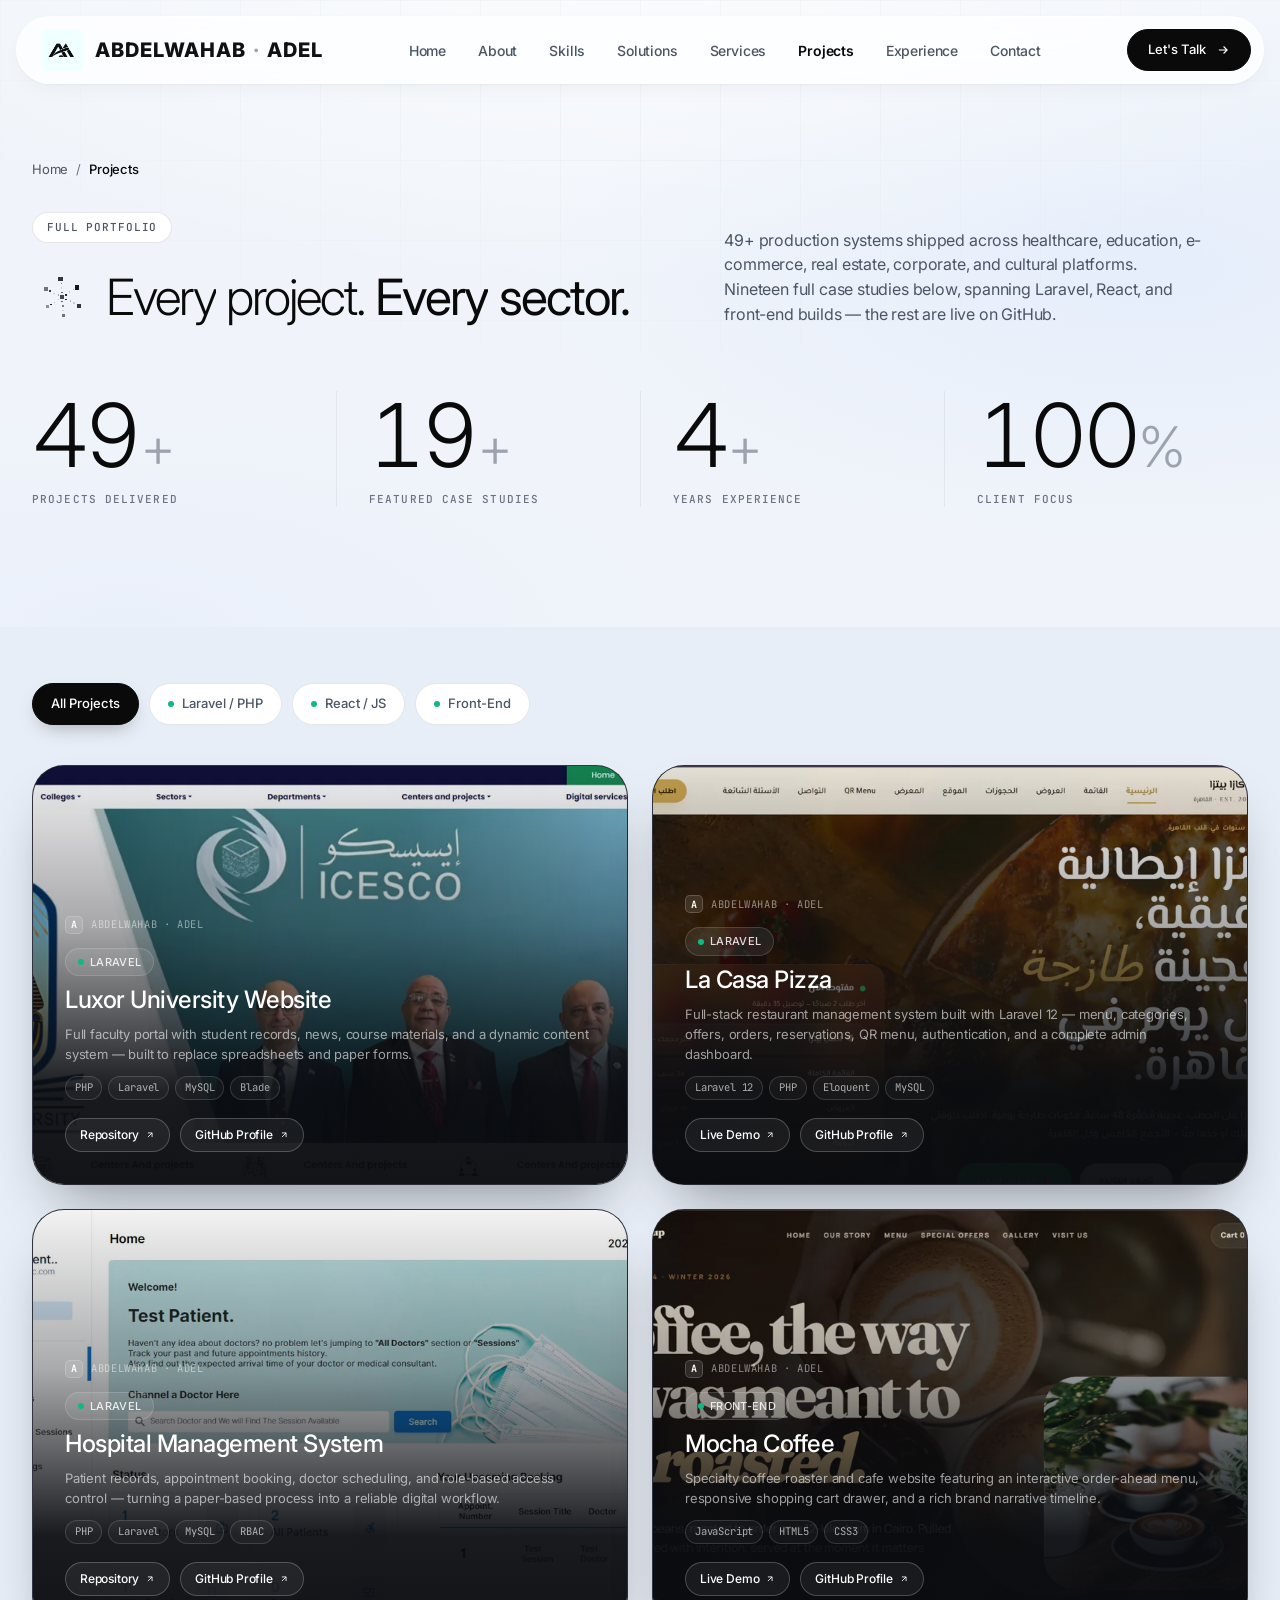
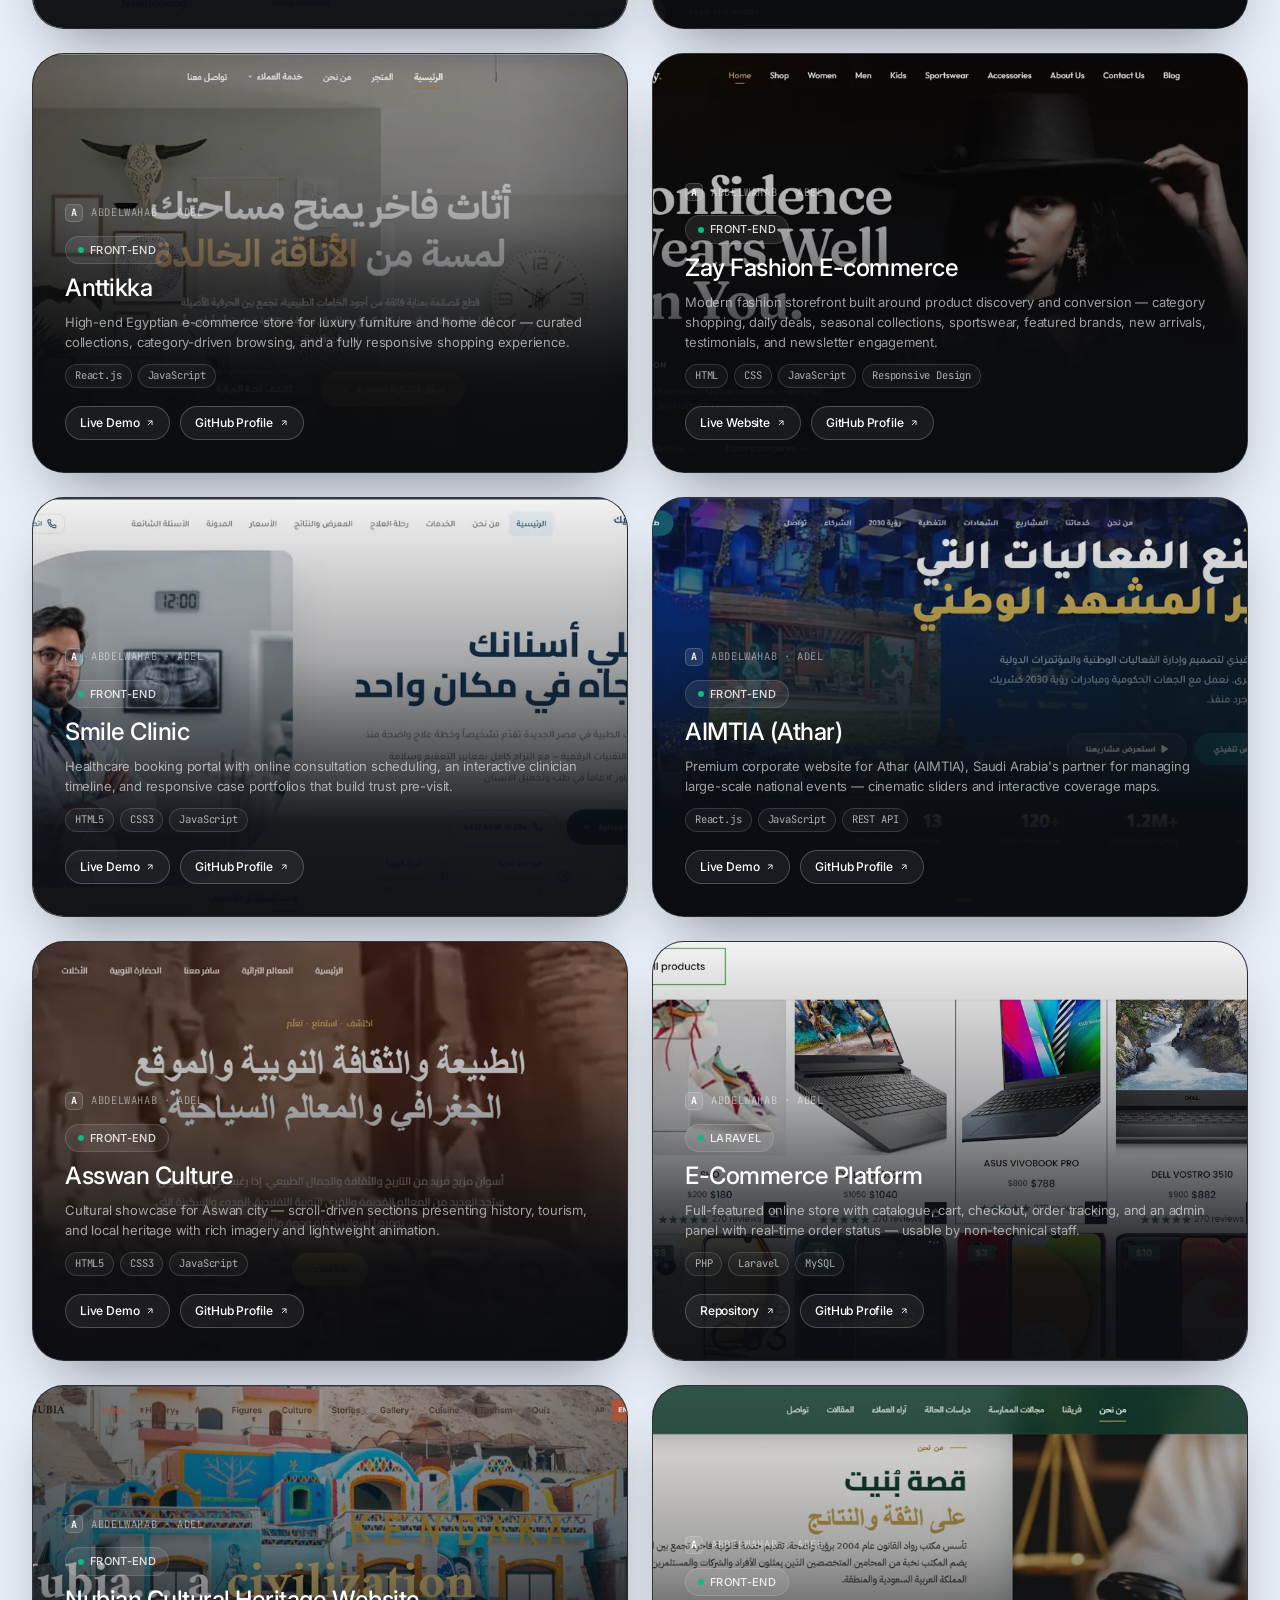
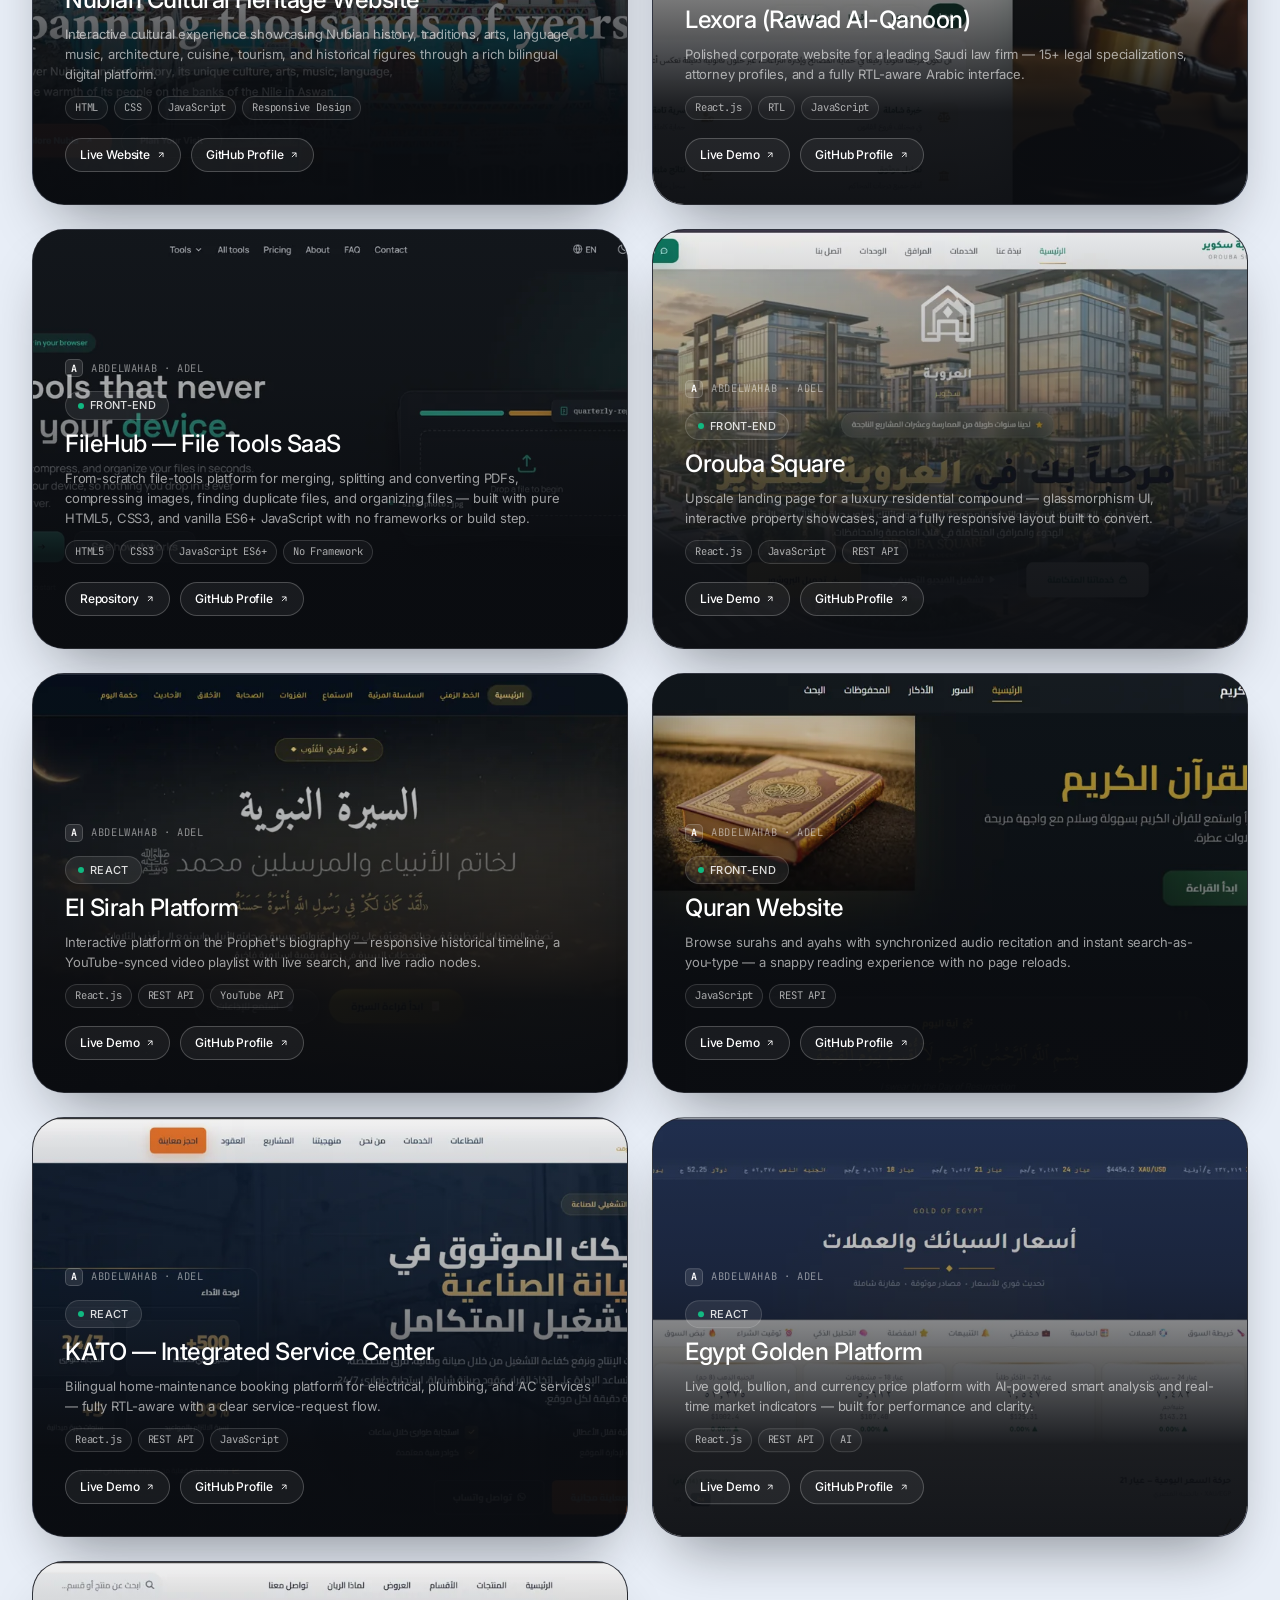
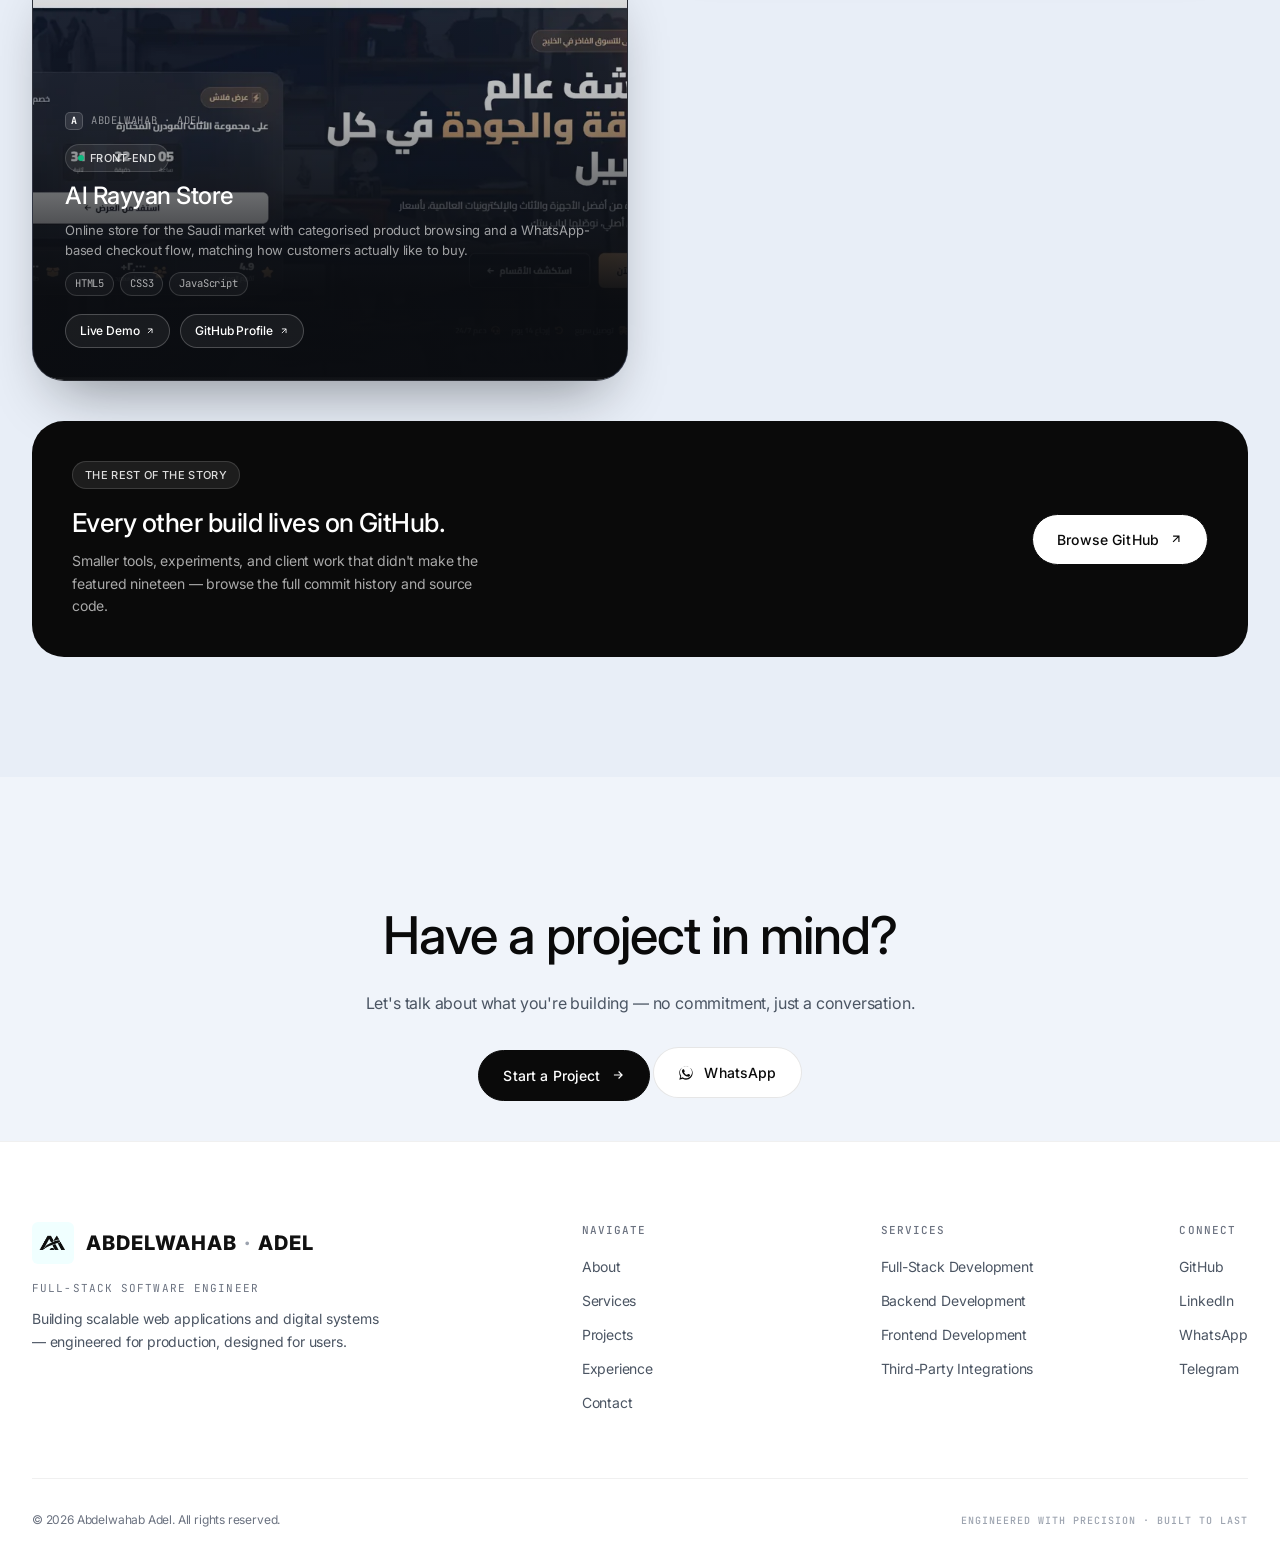
==== commit 7341ebd1: "Add files via upload" ====
--- a/projects.html
+++ b/projects.html
@@ -67,10 +67,21 @@
     <!-- ════════════════ NAVBAR ════════════════ -->
     <header class="nav" id="nav">
       <div class="nav-inner">
-        <a href="index.html#home" class="logo" aria-label="Abdelwahab Adel — home">
-          <span class="logo-mark">A</span>
-          <span class="logo-text">ABDELWAHAB<em>·</em>ADEL</span>
-        </a>
+       
+
+           <a href="index.html#home"  class="logo" aria-label="Abdelwahab Adel — home">
+    <span class="logo-mark">
+        <img 
+            src="assets/images/ChatGPT Image Sep 15, 2026, 07_36_10 PM.png" 
+            alt="Abdelwahab Adel Logo"
+        >
+    </span>
+
+    <span class="logo-text">
+        ABDELWAHAB<em>·</em>ADEL
+    </span>
+</a>
+
 
         <nav class="nav-desktop" aria-label="Primary">
           <a href="index.html#home" class="nav-link">Home</a>
@@ -711,10 +722,18 @@
       <div class="container">
         <div class="footer-grid" data-stagger>
           <div class="footer-brand">
-            <a href="index.html#home" class="logo">
-              <span class="logo-mark">A</span>
-              <span class="logo-text">ABDELWAHAB<em>·</em>ADEL</span>
-            </a>
+                   <a href="index.html#home" class="logo" aria-label="Abdelwahab Adel — home">
+    <span class="logo-mark">
+        <img 
+            src="assets/images/ChatGPT Image Sep 15, 2026, 07_36_10 PM.png" 
+            alt="Abdelwahab Adel Logo"
+        >
+    </span>
+
+    <span class="logo-text">
+        ABDELWAHAB<em>·</em>ADEL
+    </span>
+</a>
             <p class="footer-role">FULL-STACK SOFTWARE ENGINEER</p>
             <p class="footer-desc">Building scalable web applications and digital systems — engineered for production, designed for users.</p>
           </div>
--- a/style.css
+++ b/style.css
@@ -180,7 +180,6 @@
   mask-image: radial-gradient(ellipse 80% 60% at 50% 0%, black 20%, transparent 80%);
   -webkit-mask-image: radial-gradient(ellipse 80% 60% at 50% 0%, black 20%, transparent 80%);
 }
-.bg-noise { display: none; }
 
 /* Scroll progress */
 .scroll-progress {
@@ -476,13 +475,6 @@
   .hero-portrait { order: -1; max-width: 320px; margin: 0 auto; }
 }
 
-.hero-pill {
-  display: inline-flex;
-  align-items: center;
-  gap: 8px;
-  margin-bottom: 28px;
-  padding: 8px 16px;
-}
 .status-dot {
   display: inline-block;
   width: 7px; height: 7px;
@@ -512,18 +504,6 @@
   margin-bottom: 24px;
   color: var(--text-hi);
 }
-.accent-text {
-  background: linear-gradient(100deg, var(--text-hi) 30%, var(--accent) 100%);
-  -webkit-background-clip: text;
-  background-clip: text;
-  color: transparent;
-}
-.accent-text .char {
-  background: linear-gradient(100deg, var(--text-hi) 30%, var(--accent) 100%);
-  -webkit-background-clip: text;
-  background-clip: text;
-  color: transparent;
-}
 .hero-typing-line {
   display: block;
   font-size: 0.72em;
@@ -634,19 +614,6 @@
   .portrait-badge.b1 { left: -6%; }
   .portrait-badge.b2 { right: -6%; }
 }
-
-.hero-meta {
-  display: inline-flex;
-  align-items: center;
-  gap: 32px;
-  padding-top: 32px;
-  border-top: 1px solid var(--border-1);
-  margin: 0 auto;
-}
-.meta-item { display: flex; flex-direction: column; gap: 4px; text-align: left; }
-.meta-label { font-size: 10px; color: var(--text-faint); letter-spacing: 0.1em; font-family: var(--font-mono); }
-.meta-value { font-size: 14px; color: var(--text-hi); font-weight: 500; }
-.meta-divider { width: 1px; height: 32px; background: var(--border-2); }
 
 @media (max-width: 768px) {
   .hero { padding: 130px 0 60px; }
@@ -1155,12 +1122,6 @@
   transform-origin: center top;
 }
 .service-feature:hover { box-shadow: var(--shadow-elevated); }
-.service-feature.reverse { direction: rtl; }
-.service-feature.reverse > * { direction: ltr; }
-@media (max-width: 900px) {
-  .service-feature,
-  .service-feature.reverse { grid-template-columns: 1fr; direction: ltr; }
-}
 
 .service-feature-content {
   padding: 0 56px;
@@ -1190,70 +1151,8 @@
   box-sizing: border-box;
 }
 
-.service-feature.reverse {
-  justify-content: flex-end;
-}
-
 .service-feature-content {
   width: 100%;
-}
-
-.service-feature-pill {
-  display: inline-flex;
-  margin-bottom: 24px;
-  font-size: 12px;
-  letter-spacing: 0.08em;
-  text-transform: uppercase;
-  opacity: 0.65;
-}
-
-.service-feature-title {
-  margin: 0 0 20px;
-  font-size: clamp(30px, 4vw, 56px);
-  line-height: 1.08;
-  font-weight: 600;
-}
-
-.service-feature-desc {
-  max-width: 650px;
-  margin: 0;
-  font-size: 17px;
-  line-height: 1.7;
-  opacity: 0.65;
-}
-
-.service-feature-stack,
-.service-feature-stats {
-  display: flex;
-  align-items: center;
-  gap: 12px;
-  margin-top: 32px;
-  flex-wrap: wrap;
-}
-
-.service-feature-stack span {
-  padding: 8px 14px;
-  border: 1px solid rgba(255,255,255,0.12);
-  border-radius: 999px;
-  font-size: 13px;
-}
-
-.service-feature-stat {
-  display: flex;
-  flex-direction: column;
-  gap: 5px;
-  min-width: 120px;
-}
-
-.service-feature-stat-num {
-  font-size: 28px;
-  font-weight: 600;
-}
-
-.service-feature-stat-label {
-  font-size: 10px;
-  letter-spacing: 0.08em;
-  opacity: 0.5;
 }
 
 @media (max-width: 768px) {
@@ -1268,10 +1167,6 @@
 
   .service-feature-desc {
     font-size: 15px;
-  }
-
-  .service-feature.reverse {
-    justify-content: flex-start;
   }
 }
 @media (max-width: 900px) { .service-feature-content { padding: 32px; } }
@@ -1319,55 +1214,6 @@
   border-radius: var(--radius-full);
   background: var(--bg-tint);
 }
-.service-feature-stats {
-  display: flex;
-  gap: 32px;
-  padding-top: 24px;
-  border-top: 1px solid var(--border-1);
-  margin-top: 16px;
-}
-.service-feature-stat {
-  display: flex;
-  flex-direction: column;
-  gap: 4px;
-}
-.service-feature-stat-num {
-  font-size: 32px;
-  font-weight: 500;
-  color: var(--text-hi);
-  letter-spacing: -0.02em;
-  font-feature-settings: 'tnum';
-}
-.service-feature-stat-label {
-  font-size: 11px;
-  color: var(--text-low);
-  letter-spacing: 0.05em;
-  font-family: var(--font-mono);
-  text-transform: uppercase;
-}
-
-.service-feature-visual {
-  position: relative;
-  min-height: 360px;
-  background: linear-gradient(135deg, #e0e8f5 0%, #f0f4fa 50%, #ffffff 100%);
-  overflow: hidden;
-  display: flex;
-  align-items: center;
-  justify-content: center;
-}
-@media (max-width: 900px) { .service-feature-visual { min-height: 240px; } }
-.visual-bg-webapps { background-image: url('assets/images/service-webapps-bg.png'); background-size: cover; background-position: center; }
-.visual-bg-api { background-image: url('assets/images/service-api-bg.png'); background-size: cover; background-position: center; }
-
-/* 3D-ish visual styles */
-.visual-3d {
-  position: absolute;
-  inset: 0;
-  display: flex;
-  align-items: center;
-  justify-content: center;
-}
-
 /* Code panel visual */
 .code-panel {
   width: 80%;
@@ -1403,94 +1249,6 @@
 .code-panel-body .str { color: #16a34a; }
 .code-panel-body .num { color: #2563eb; }
 .code-panel-body .cmt { color: var(--text-faint); }
-
-/* Floating stack visual */
-.stack-visual {
-  display: flex;
-  flex-direction: column;
-  gap: 12px;
-  padding: 24px;
-  position: relative;
-  z-index: 1;
-  transform: rotateY(-15deg) rotateX(8deg);
-  perspective: 1000px;
-}
-.stack-visual::before {
-  content: '';
-  position: absolute;
-  inset: -60px -40px;
-  z-index: -1;
-  background-image: url('assets/images/service-fullstack.png');
-  background-size: contain;
-  background-position: center;
-  background-repeat: no-repeat;
-  opacity: 0.9;
-}
-.stack-card {
-  width: 200px;
-  height: 48px;
-  background: white;
-  border: 1px solid var(--border-2);
-  border-radius: var(--radius);
-  box-shadow: 0 4px 12px -2px rgba(10, 10, 10, 0.08);
-  display: flex;
-  align-items: center;
-  padding: 0 16px;
-  gap: 10px;
-  font-family: var(--font-mono);
-  font-size: 11px;
-  color: var(--text-hi);
-  font-weight: 500;
-}
-.stack-card-1 { transform: translateX(20px); }
-.stack-card-2 { transform: translateX(-10px); }
-.stack-card-3 { transform: translateX(15px); }
-.stack-card i {
-  width: 8px; height: 8px;
-  border-radius: 50%;
-  background: var(--accent);
-  flex-shrink: 0;
-}
-
-/* Orbit/3D sphere visual */
-.sphere-visual {
-  width: 260px;
-  height: 220px;
-  position: relative;
-  z-index: 1;
-  background-image: url('assets/images/service-ecommerce.png');
-  background-size: contain;
-  background-position: center;
-  background-repeat: no-repeat;
-}
-
-/* Wireframe mesh visual */
-.mesh-visual {
-  width: 300px;
-  height: 240px;
-  position: relative;
-  z-index: 1;
-  display: flex;
-  align-items: center;
-  justify-content: center;
-  background-image: url('assets/images/service-dashboards.png');
-  background-size: contain;
-  background-position: center;
-  background-repeat: no-repeat;
-}
-.mesh-visual svg { display: none; }
-
-/* Cube stack visual */
-.cube-stack {
-  position: relative;
-  z-index: 1;
-  width: 260px;
-  height: 220px;
-  background-image: url('assets/images/service-custom-systems.png');
-  background-size: contain;
-  background-position: center;
-  background-repeat: no-repeat;
-}
 
 /* ════════════════════════════════════════════════════
    PROCESS — "How I Work" clickable workflow tabs
@@ -2342,7 +2100,6 @@
   color: var(--accent);
   margin-bottom: 18px;
 }
-.edu-icon-box.edu-icon-alt { color: #8b5cf6; }
 .edu-year-alt { border-color: #ddd6fe; color: #7c3aed; }
 .edu-year {
   display: inline-block;
@@ -2402,16 +2159,6 @@
 
 .edu-card:hover .edu-icon-box img {
   transform: scale(1.06);
-}
-
-.edu-icon-box.edu-icon-alt {
-  border-color: #ddd6fe;
-  background: #fafaff;
-}
-
-.edu-icon-box.edu-icon-alt img {
-  object-fit: contain;
-  padding: 6px;
 }
 
 /* ════════════════════════════════════════════════════
@@ -2797,11 +2544,8 @@
   .section { padding: 64px 0; }
   .hero-cta { flex-direction: column; align-items: stretch; }
   .hero-cta .btn { justify-content: center; }
-  .contact-info { flex-direction: column; gap: 16px; align-items: stretch; }
-  .contact-info-item { text-align: center; }
   .footer-bottom { flex-direction: column; text-align: center; }
   .service-feature-content { padding: 28px; }
-  .service-feature-stats { gap: 20px; }
 }
 
 /* ════════════════════════════════════════════════════
@@ -2930,4 +2674,41 @@
   to {
     transform: translateX(-50%);
   }
+}
+
+
+.logo {
+    display: flex;
+    align-items: center;
+    gap: 12px;
+    text-decoration: none;
+}
+
+.logo-mark {
+    width: 42px;
+    height: 42px;
+    display: flex;
+    align-items: center;
+    justify-content: center;
+    overflow: hidden;
+}
+
+.logo-mark img {
+    width: 100%;
+    height: 100%;
+    object-fit: contain;
+    display: block;
+        background: azure;
+}
+
+.logo-text {
+    font-size: 20px;
+    font-weight: 800;
+    letter-spacing: 1px;
+    color: #111;
+}
+
+.logo-text em {
+    font-style: normal;
+    margin: 0 5px;
 }
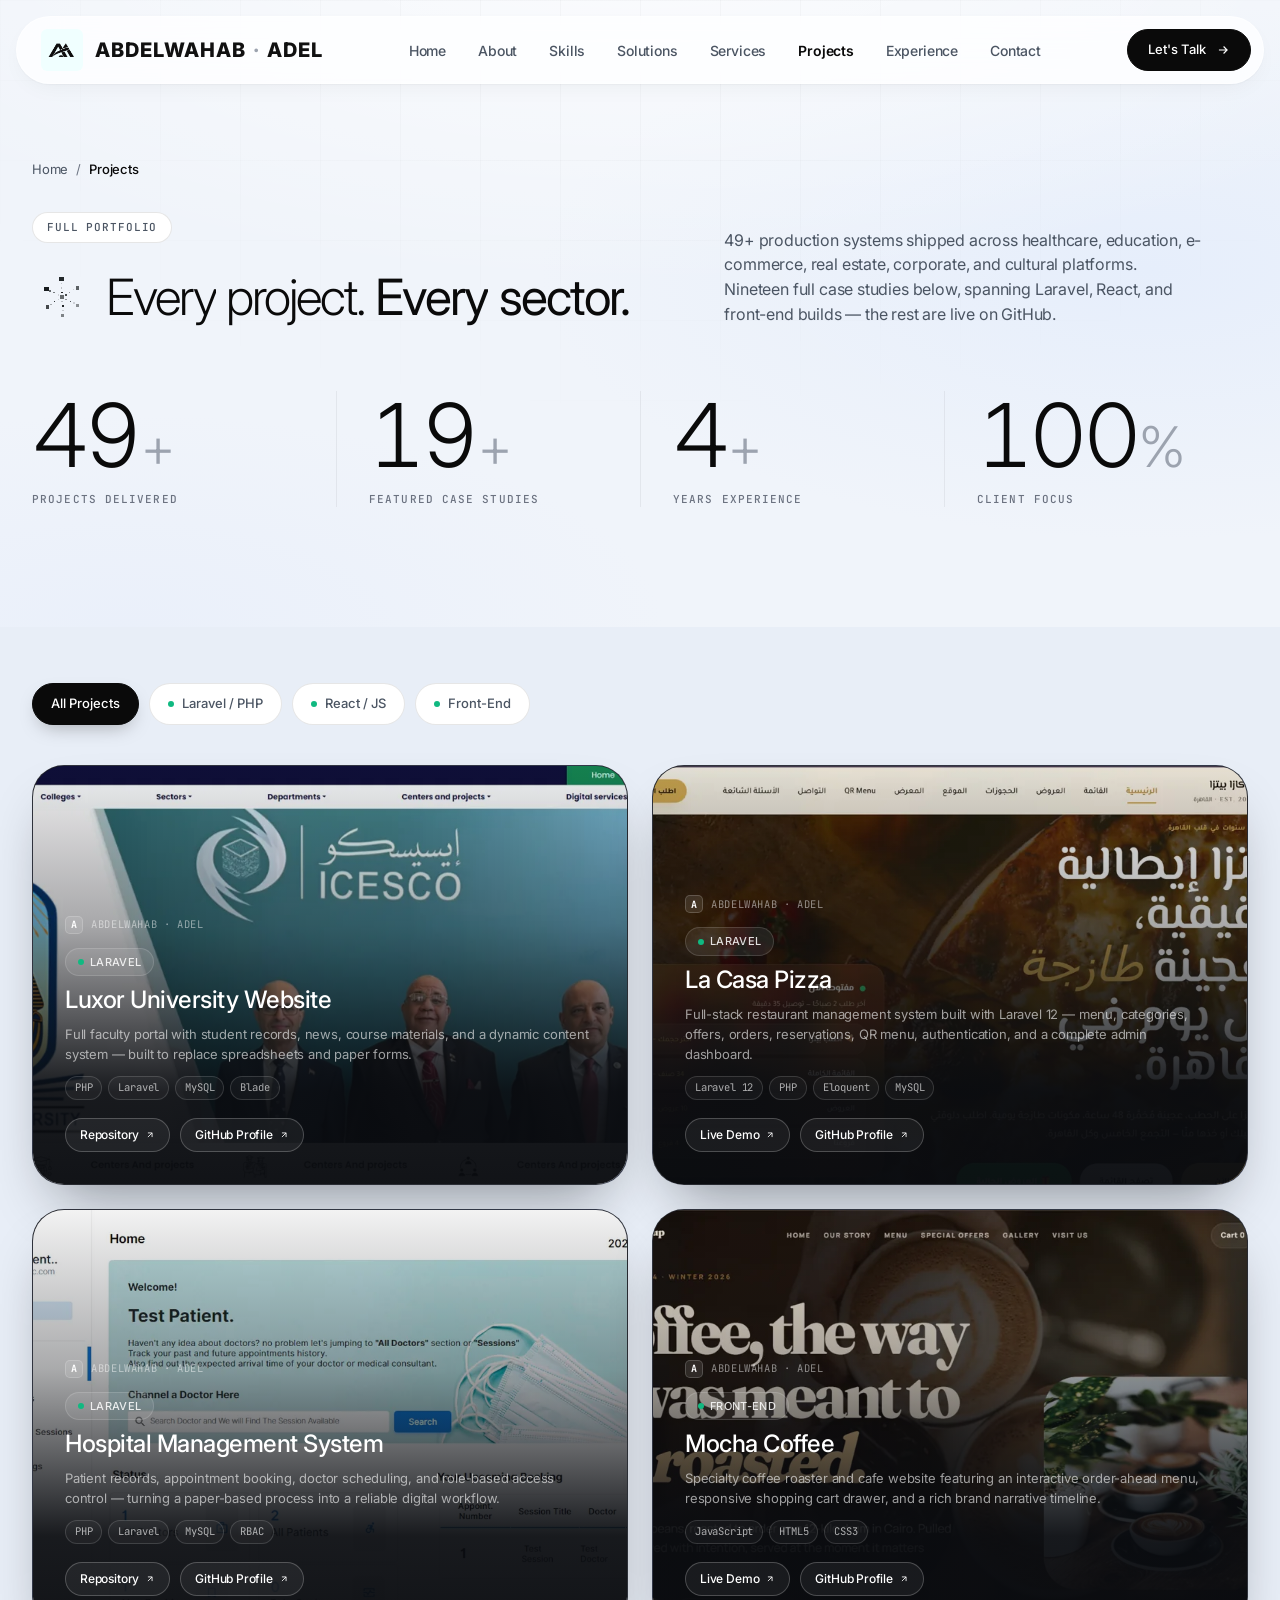
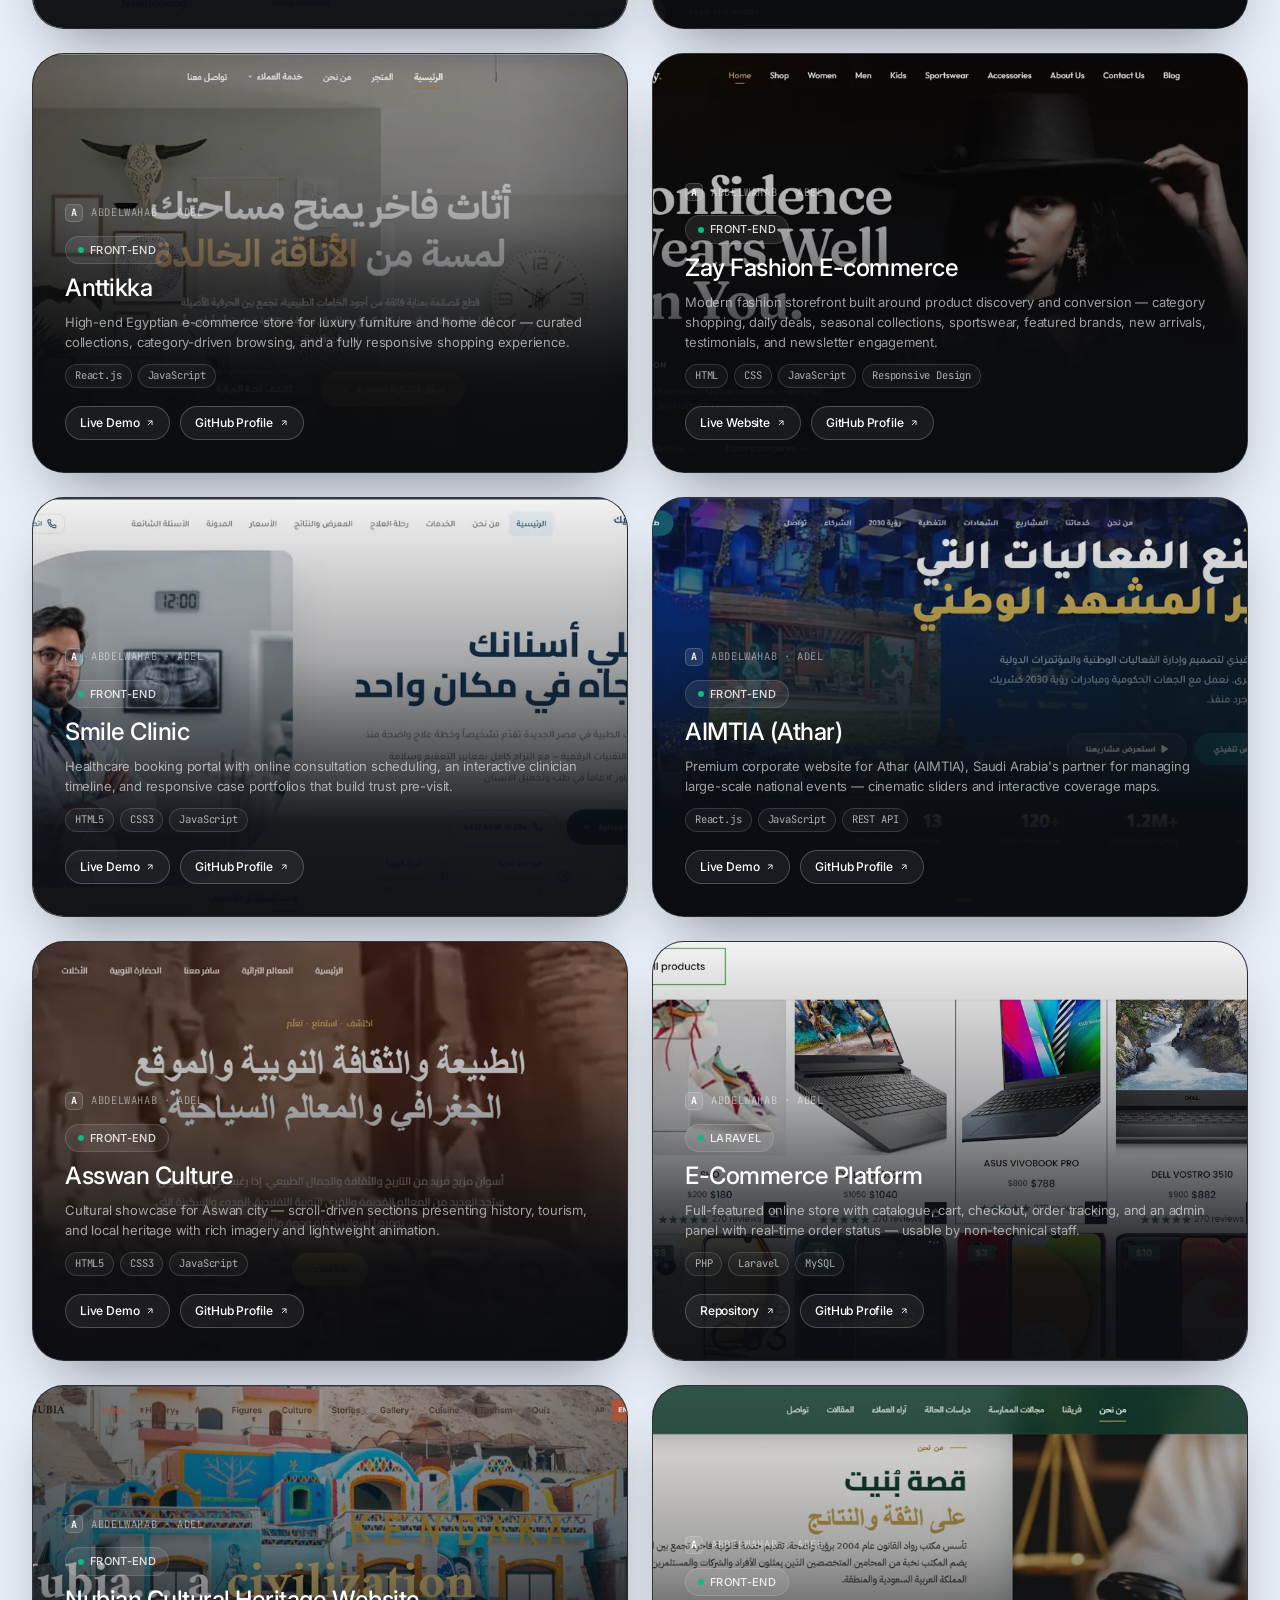
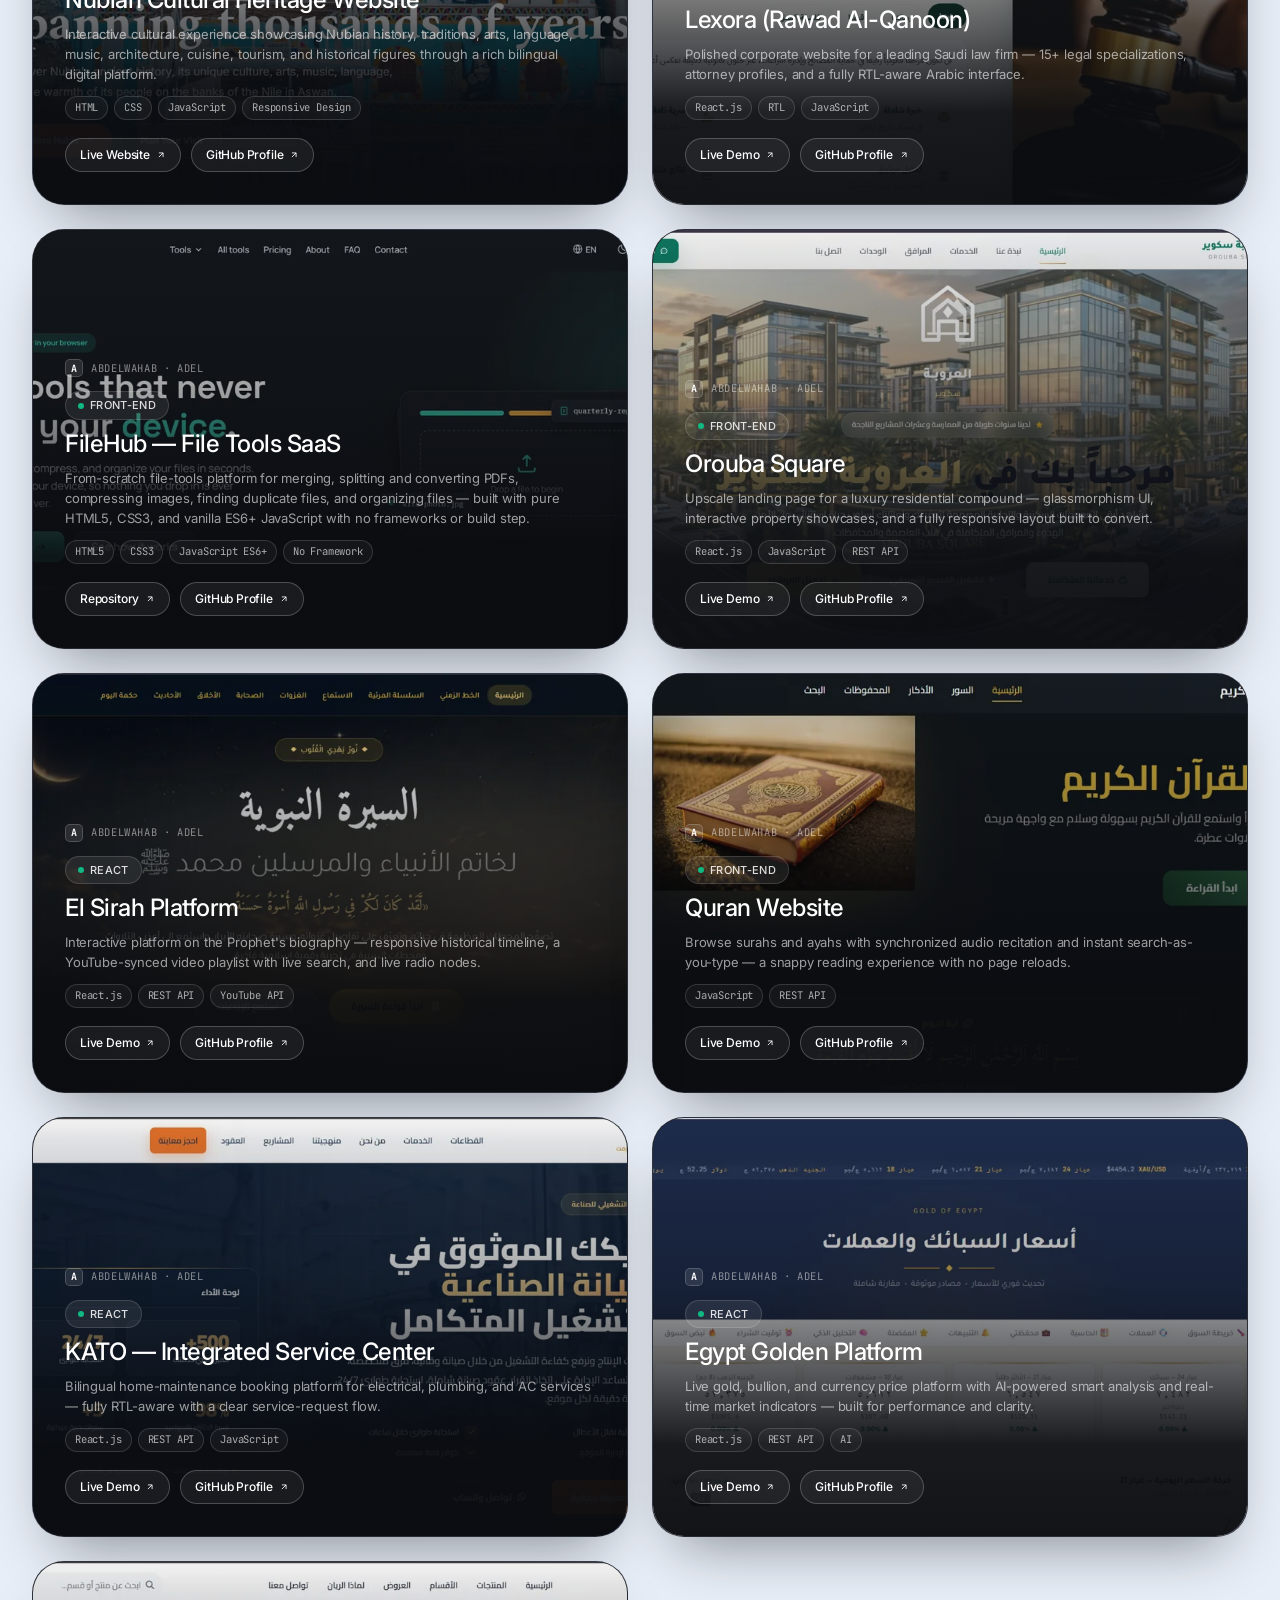
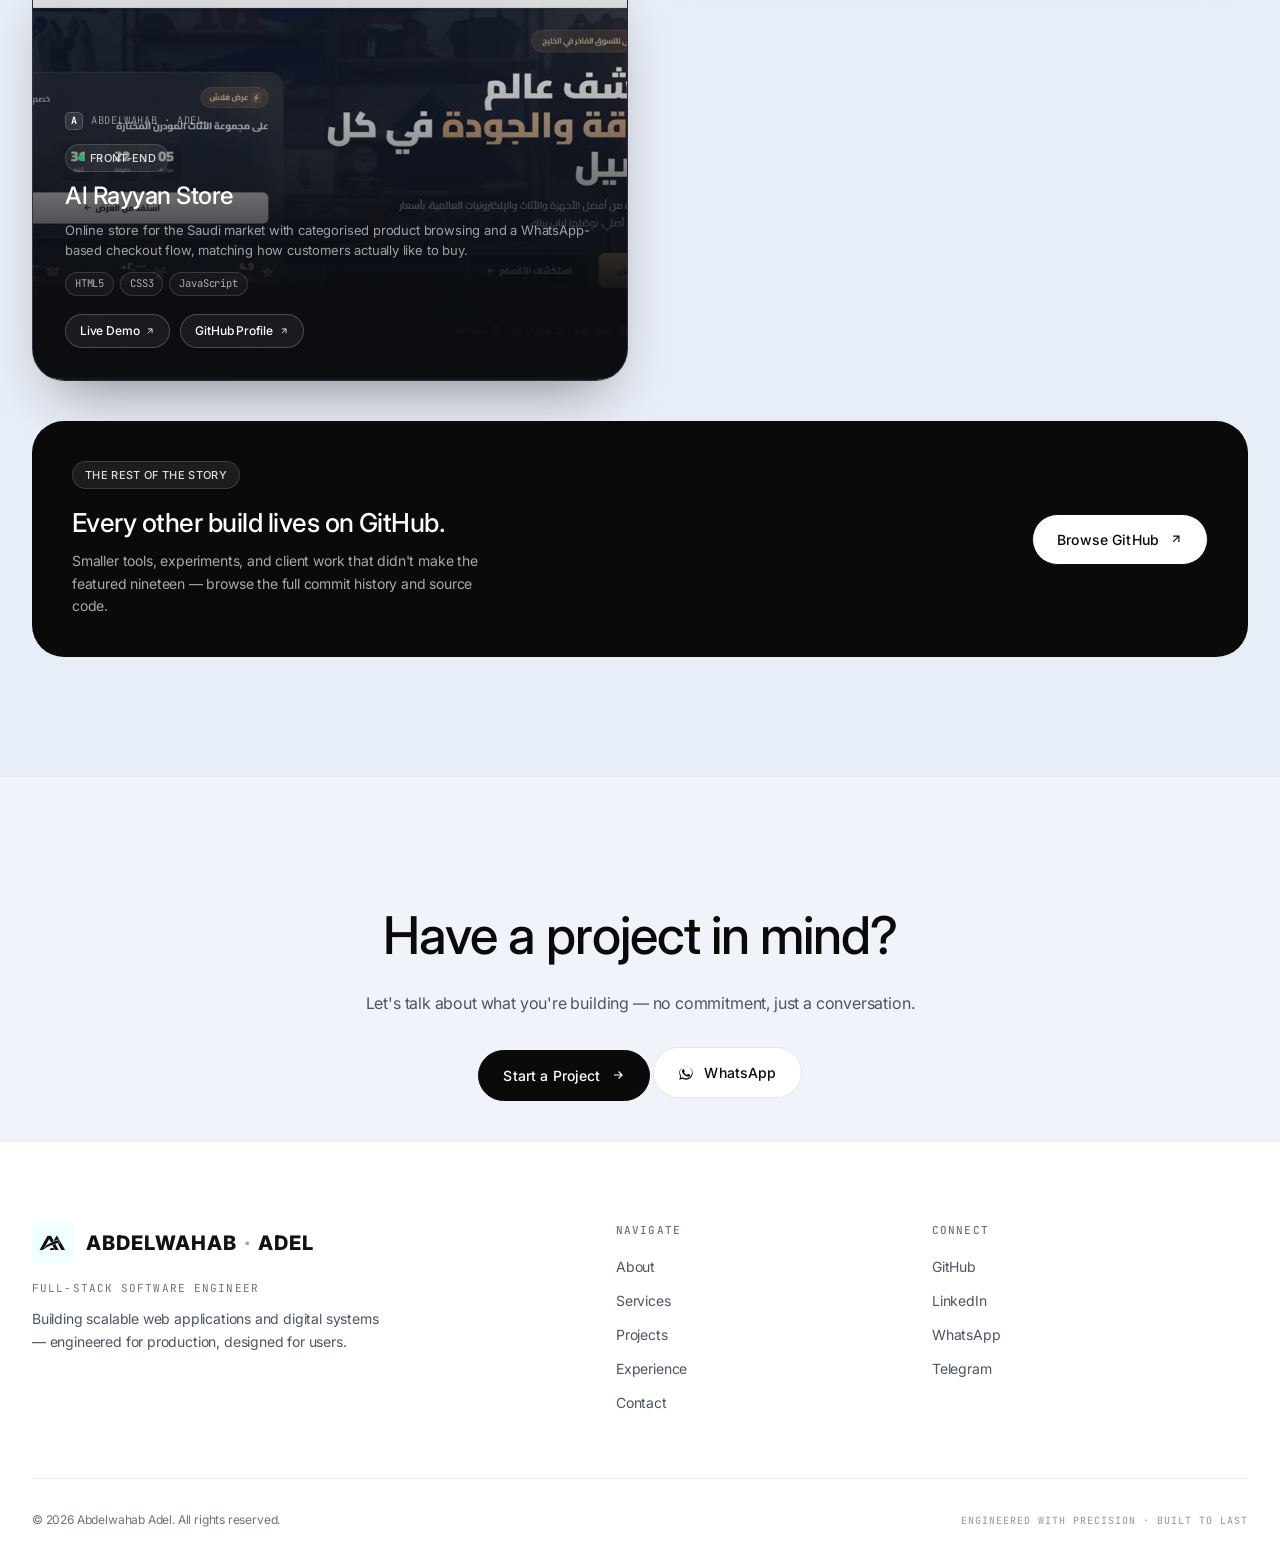
==== commit c725fd79: "Add files via upload" ====
--- a/projects.html
+++ b/projects.html
@@ -749,15 +749,7 @@
             </ul>
           </div>
 
-          <div class="footer-col">
-            <h4>SERVICES</h4>
-            <ul>
-              <li><a href="index.html#services">Full-Stack Development</a></li>
-              <li><a href="index.html#services">Backend Development</a></li>
-              <li><a href="index.html#services">Frontend Development</a></li>
-              <li><a href="index.html#services">Third-Party Integrations</a></li>
-            </ul>
-          </div>
+         
 
           <div class="footer-col">
             <h4>CONNECT</h4>
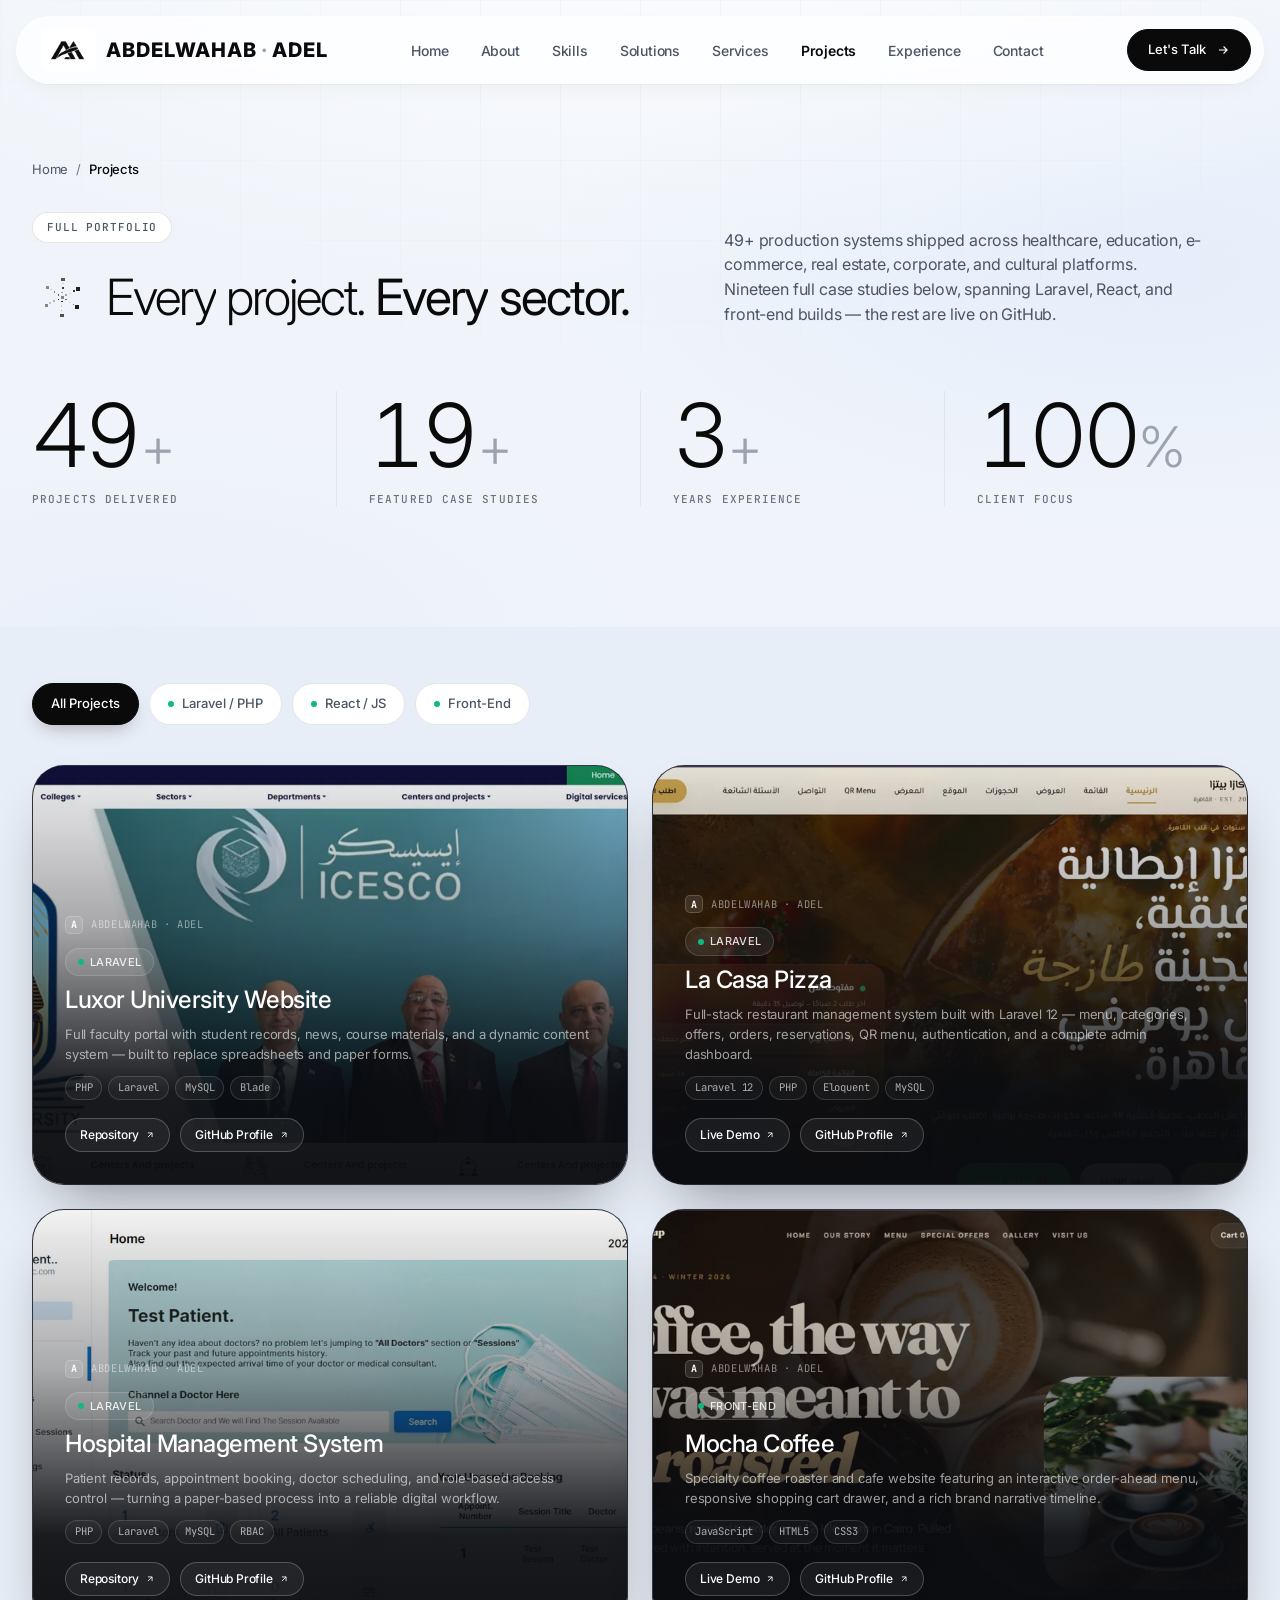
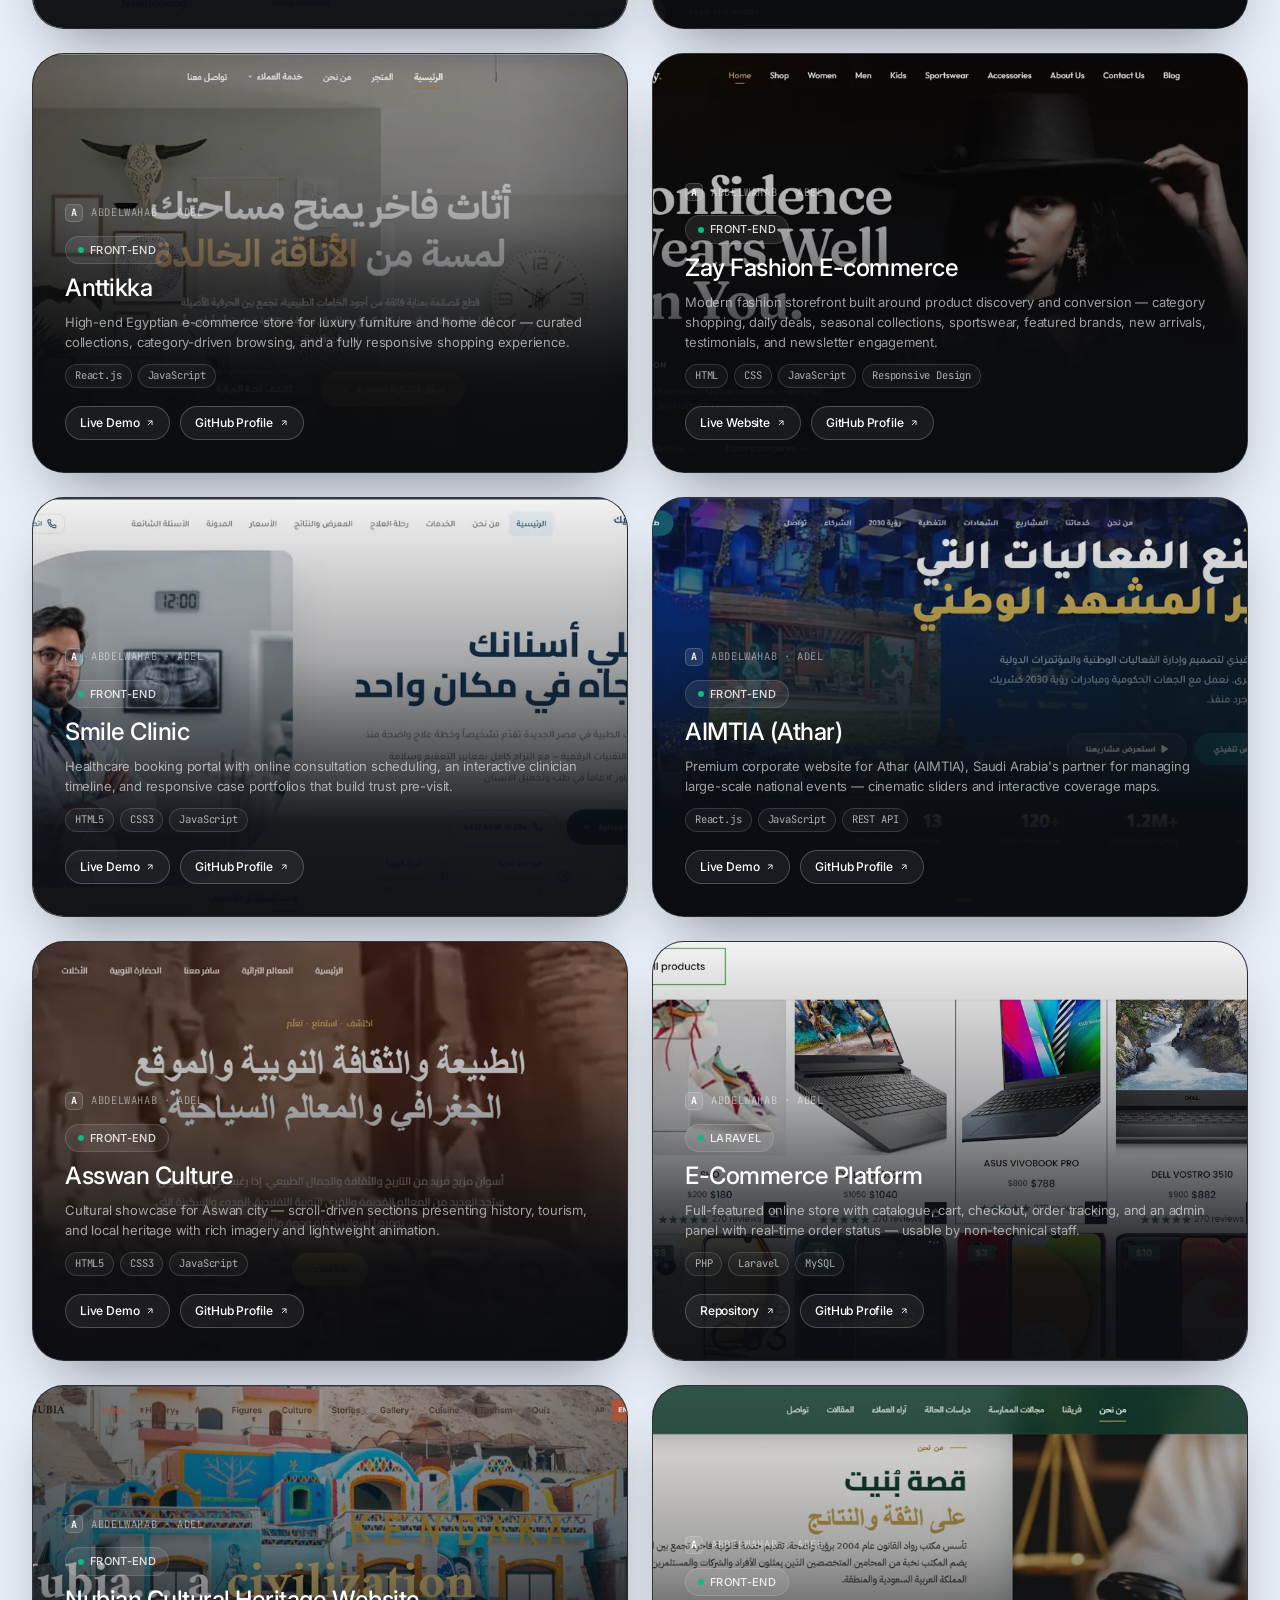
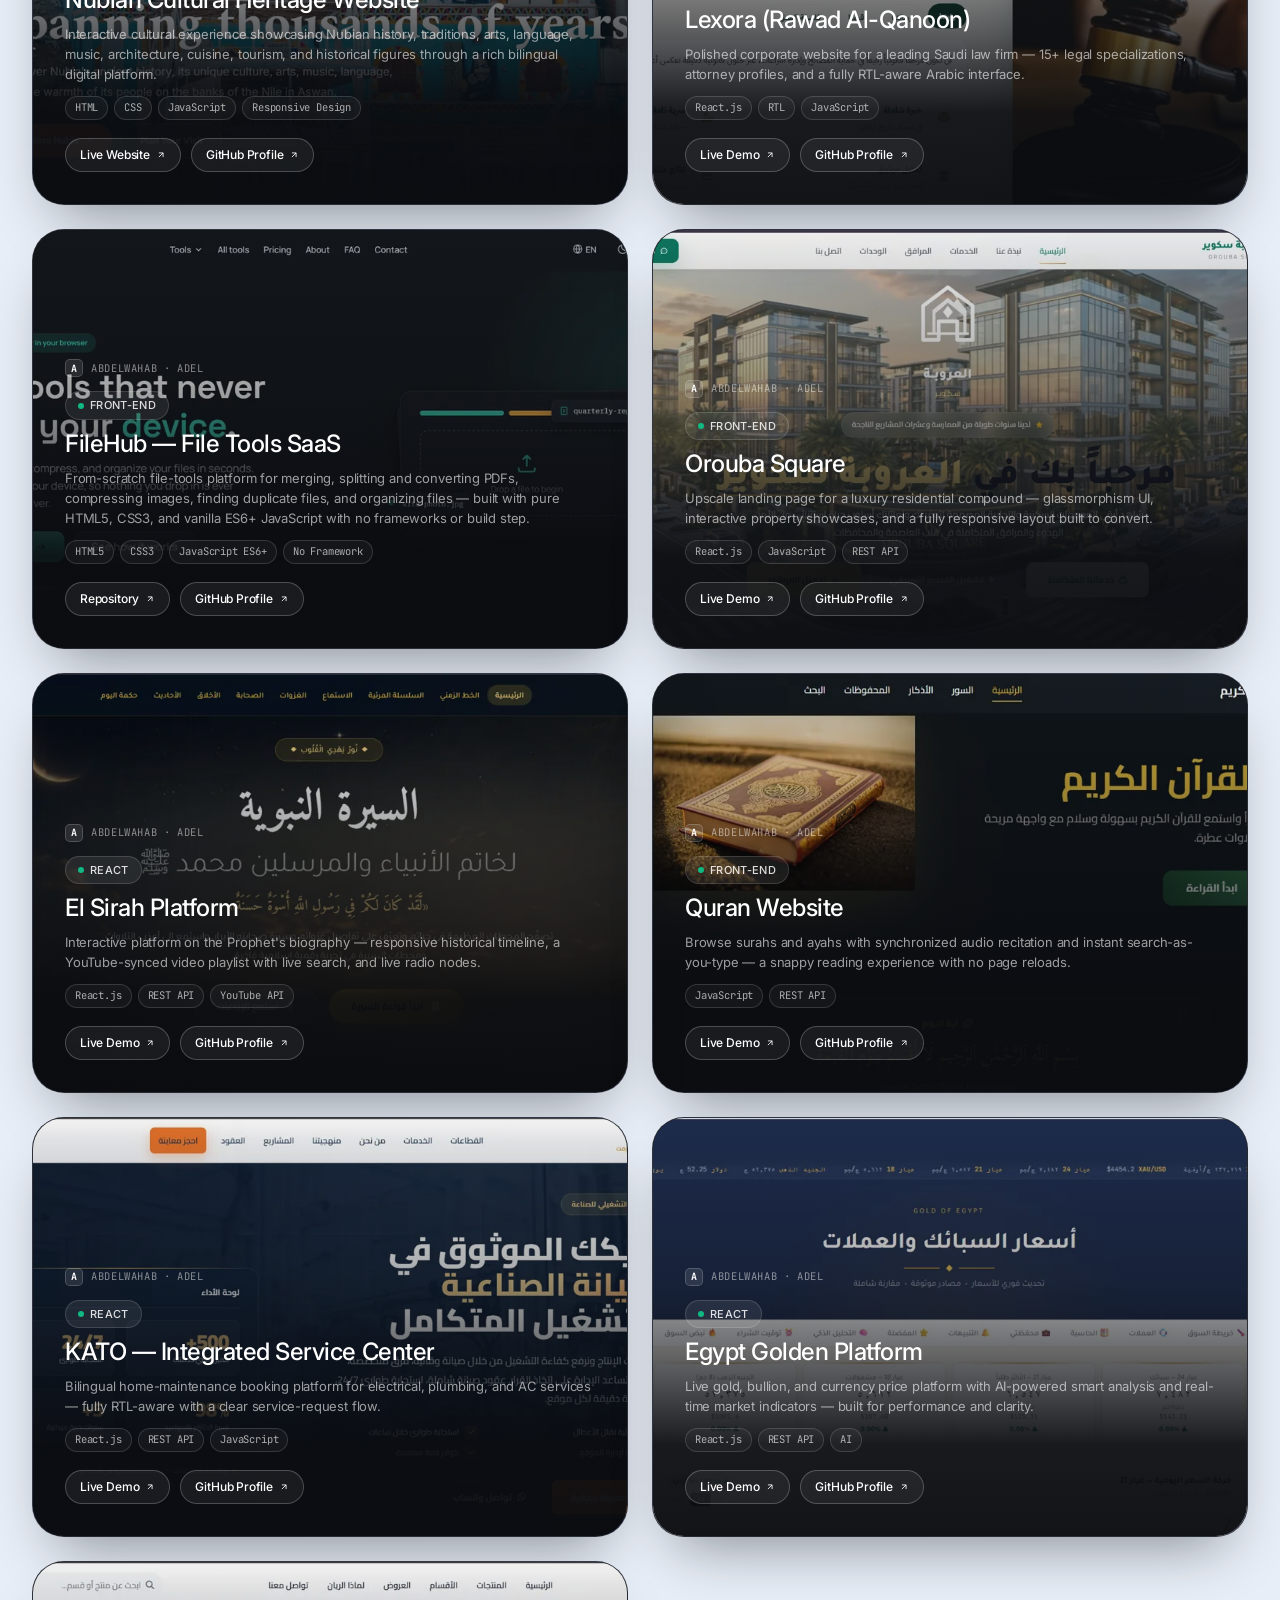
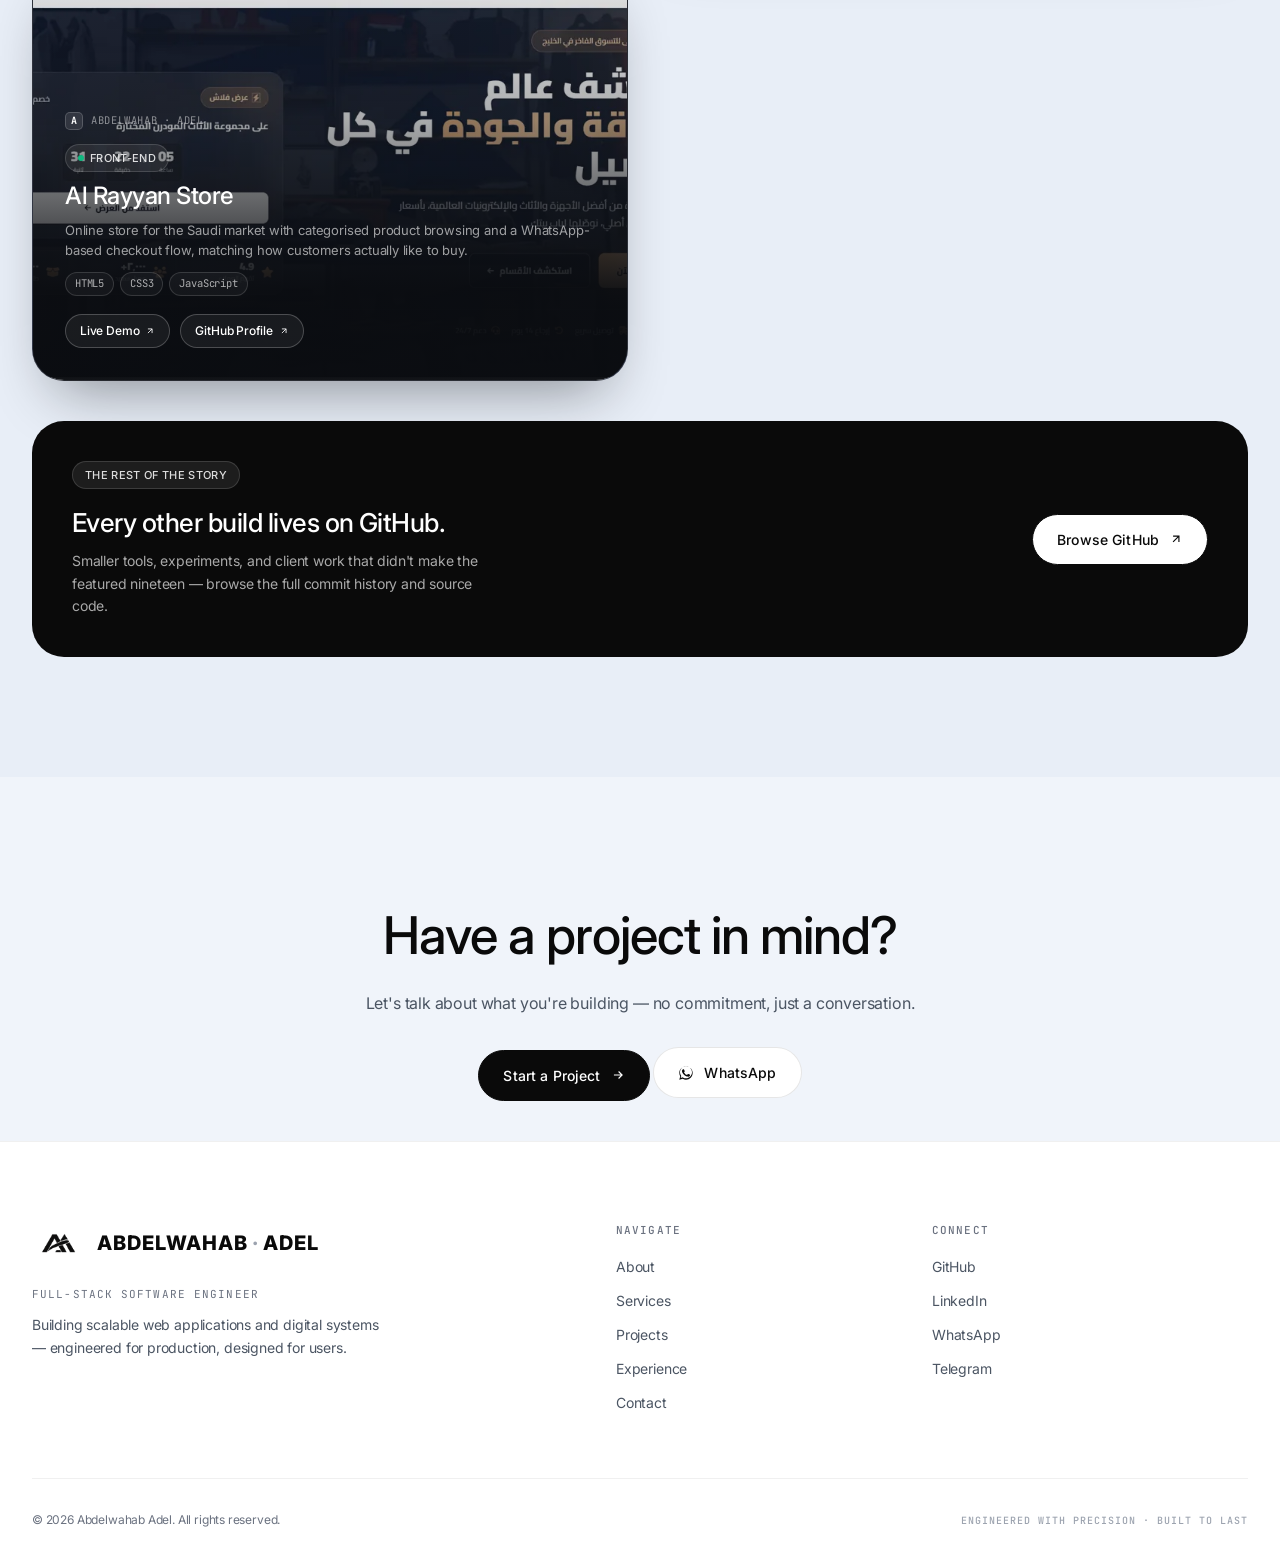
==== commit 36d7b9a3: "Add files via upload" ====
--- a/projects.html
+++ b/projects.html
@@ -171,7 +171,7 @@
           </div>
           <div class="stat">
             <div class="stat-num-group">
-              <span class="stat-num" data-count="4">0</span>
+              <span class="stat-num" data-count="3">0</span>
               <span class="stat-suffix">+</span>
             </div>
             <span class="stat-label mono">YEARS EXPERIENCE</span>
--- a/style.css
+++ b/style.css
@@ -318,27 +318,48 @@
   display: inline-flex;
   align-items: center;
   gap: 10px;
+  text-decoration: none;
+
   font-family: var(--font-display);
   font-weight: 600;
   font-size: 14px;
   letter-spacing: 0.08em;
   color: var(--text-hi);
 }
+
 .logo-mark {
+  width: 55px;
+  height: 42px;
+
   display: inline-flex;
   align-items: center;
   justify-content: center;
-  width: 30px;
-  height: 30px;
-  background: var(--text-hi);
-  color: white;
-  font-weight: 700;
-  font-size: 14px;
-  font-family: var(--font-mono);
+
+  overflow: hidden;
   border-radius: var(--radius-sm);
-}
-.logo-text em { color: var(--text-faint); font-style: normal; padding: 0 2px; }
-
+
+  background: #fff;
+}
+
+.logo-mark img {
+  width: 100%;
+  height: 100%;
+  object-fit: contain;
+  display: block;
+}
+
+.logo-text {
+  font-size: 20px;
+  font-weight: 800;
+  letter-spacing: 1px;
+  color: var(--text-hi);
+}
+
+.logo-text em {
+  color: var(--text-faint);
+  font-style: normal;
+  padding: 0 4px;
+}
 .nav-desktop {
   display: flex;
   align-items: center;
@@ -2675,40 +2696,3 @@
     transform: translateX(-50%);
   }
 }
-
-
-.logo {
-    display: flex;
-    align-items: center;
-    gap: 12px;
-    text-decoration: none;
-}
-
-.logo-mark {
-    width: 42px;
-    height: 42px;
-    display: flex;
-    align-items: center;
-    justify-content: center;
-    overflow: hidden;
-}
-
-.logo-mark img {
-    width: 100%;
-    height: 100%;
-    object-fit: contain;
-    display: block;
-        background: azure;
-}
-
-.logo-text {
-    font-size: 20px;
-    font-weight: 800;
-    letter-spacing: 1px;
-    color: #111;
-}
-
-.logo-text em {
-    font-style: normal;
-    margin: 0 5px;
-}
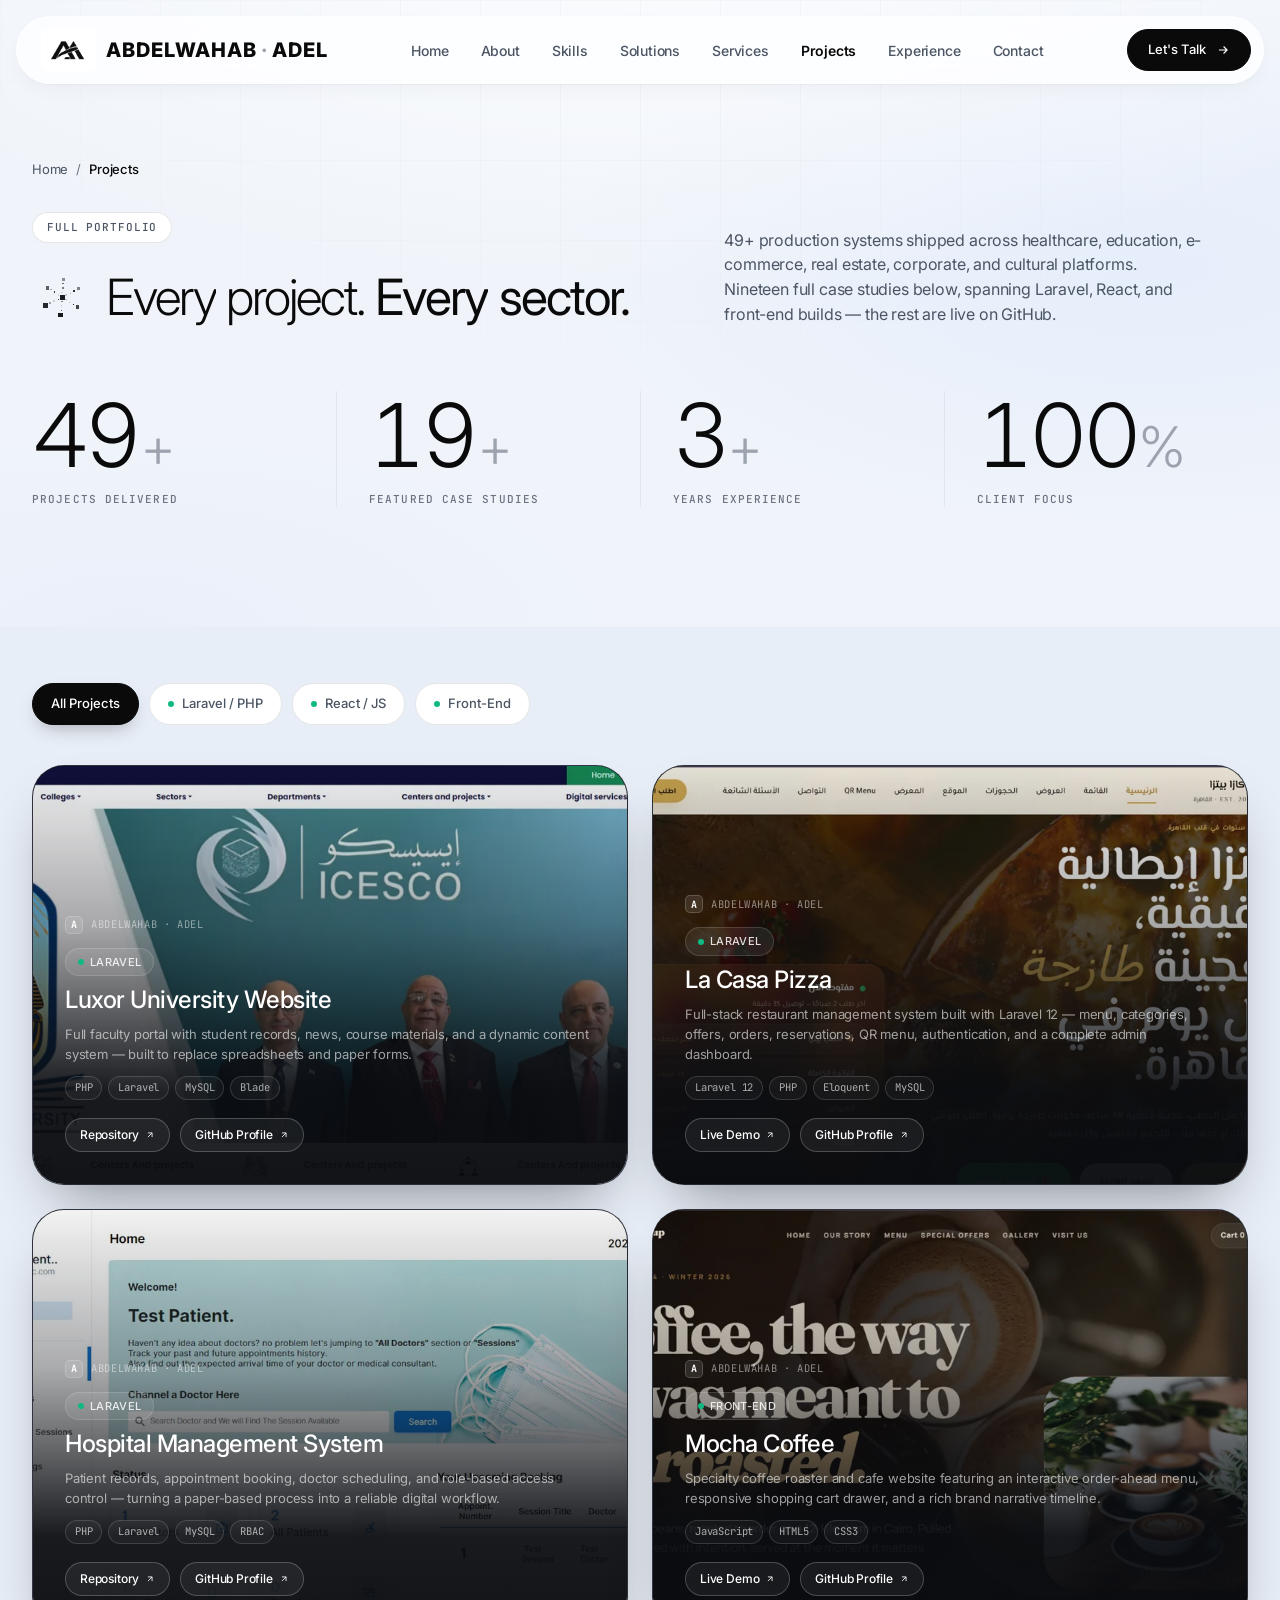
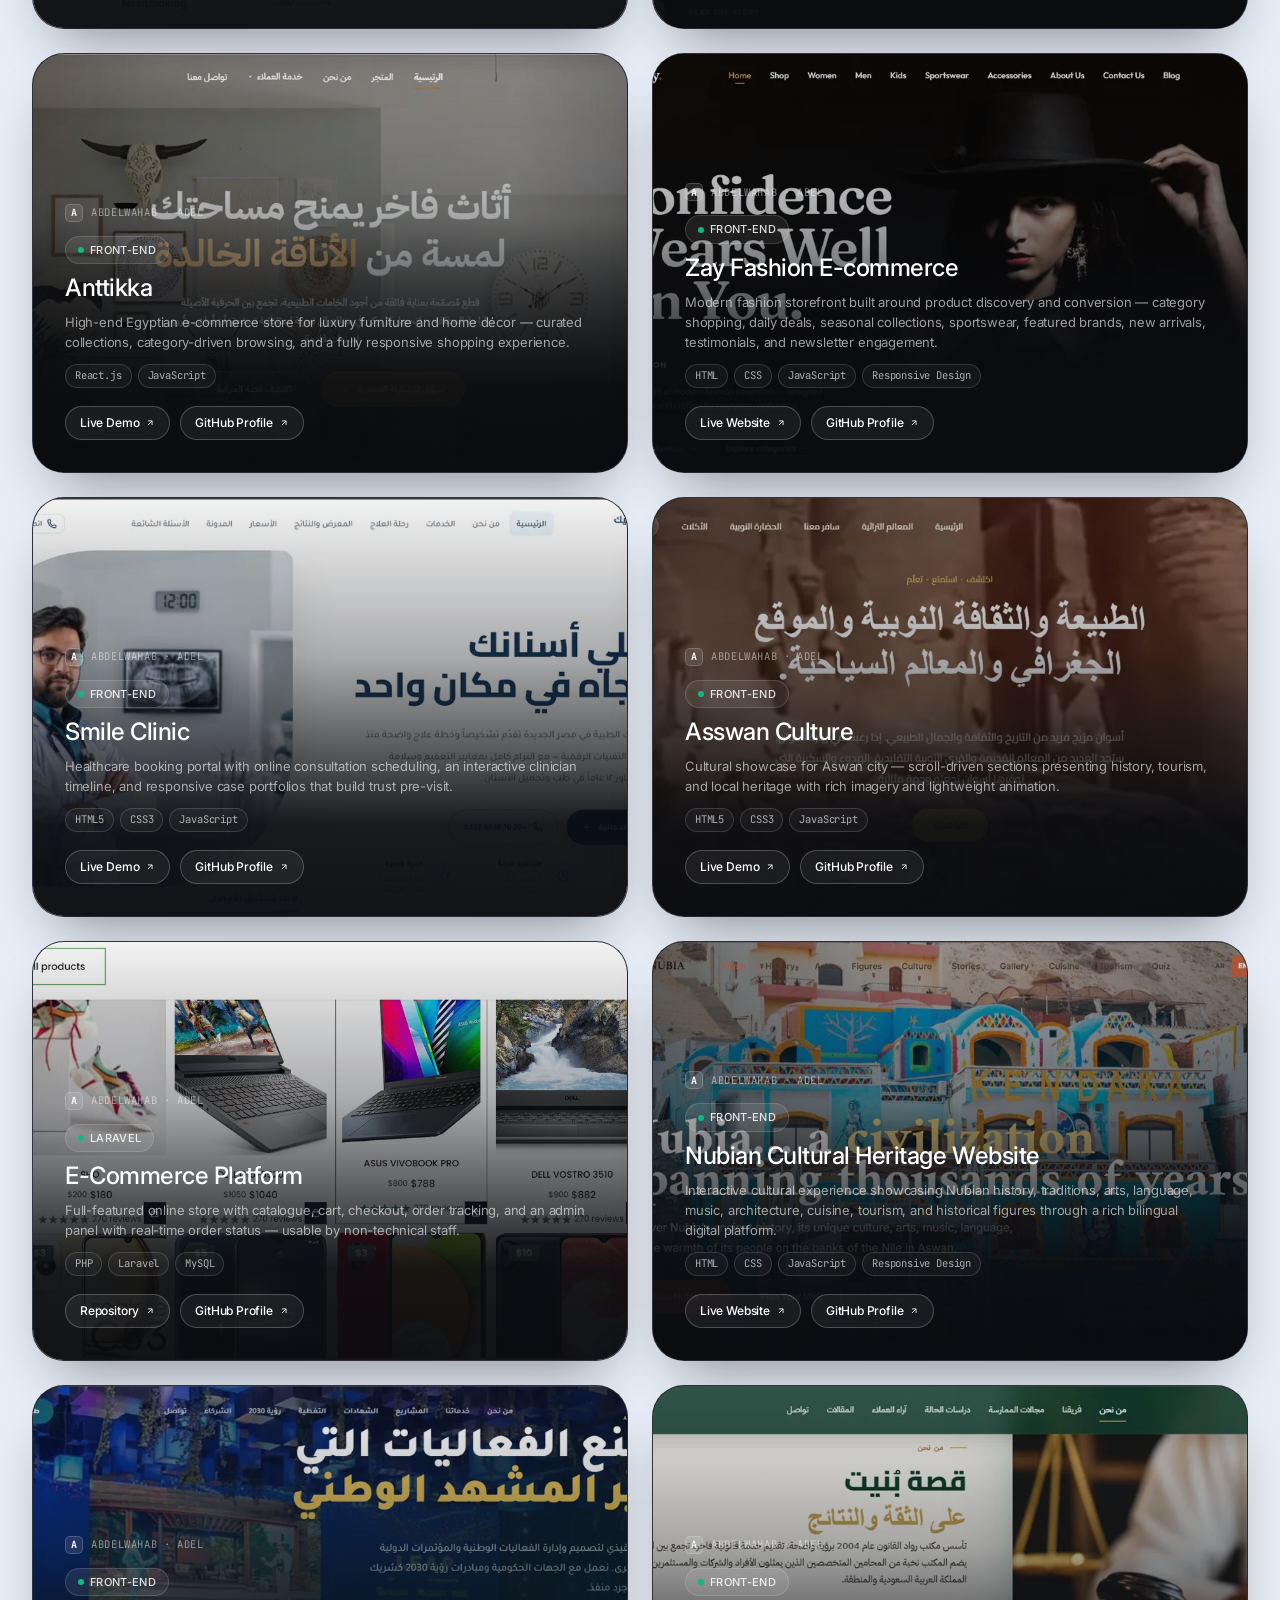
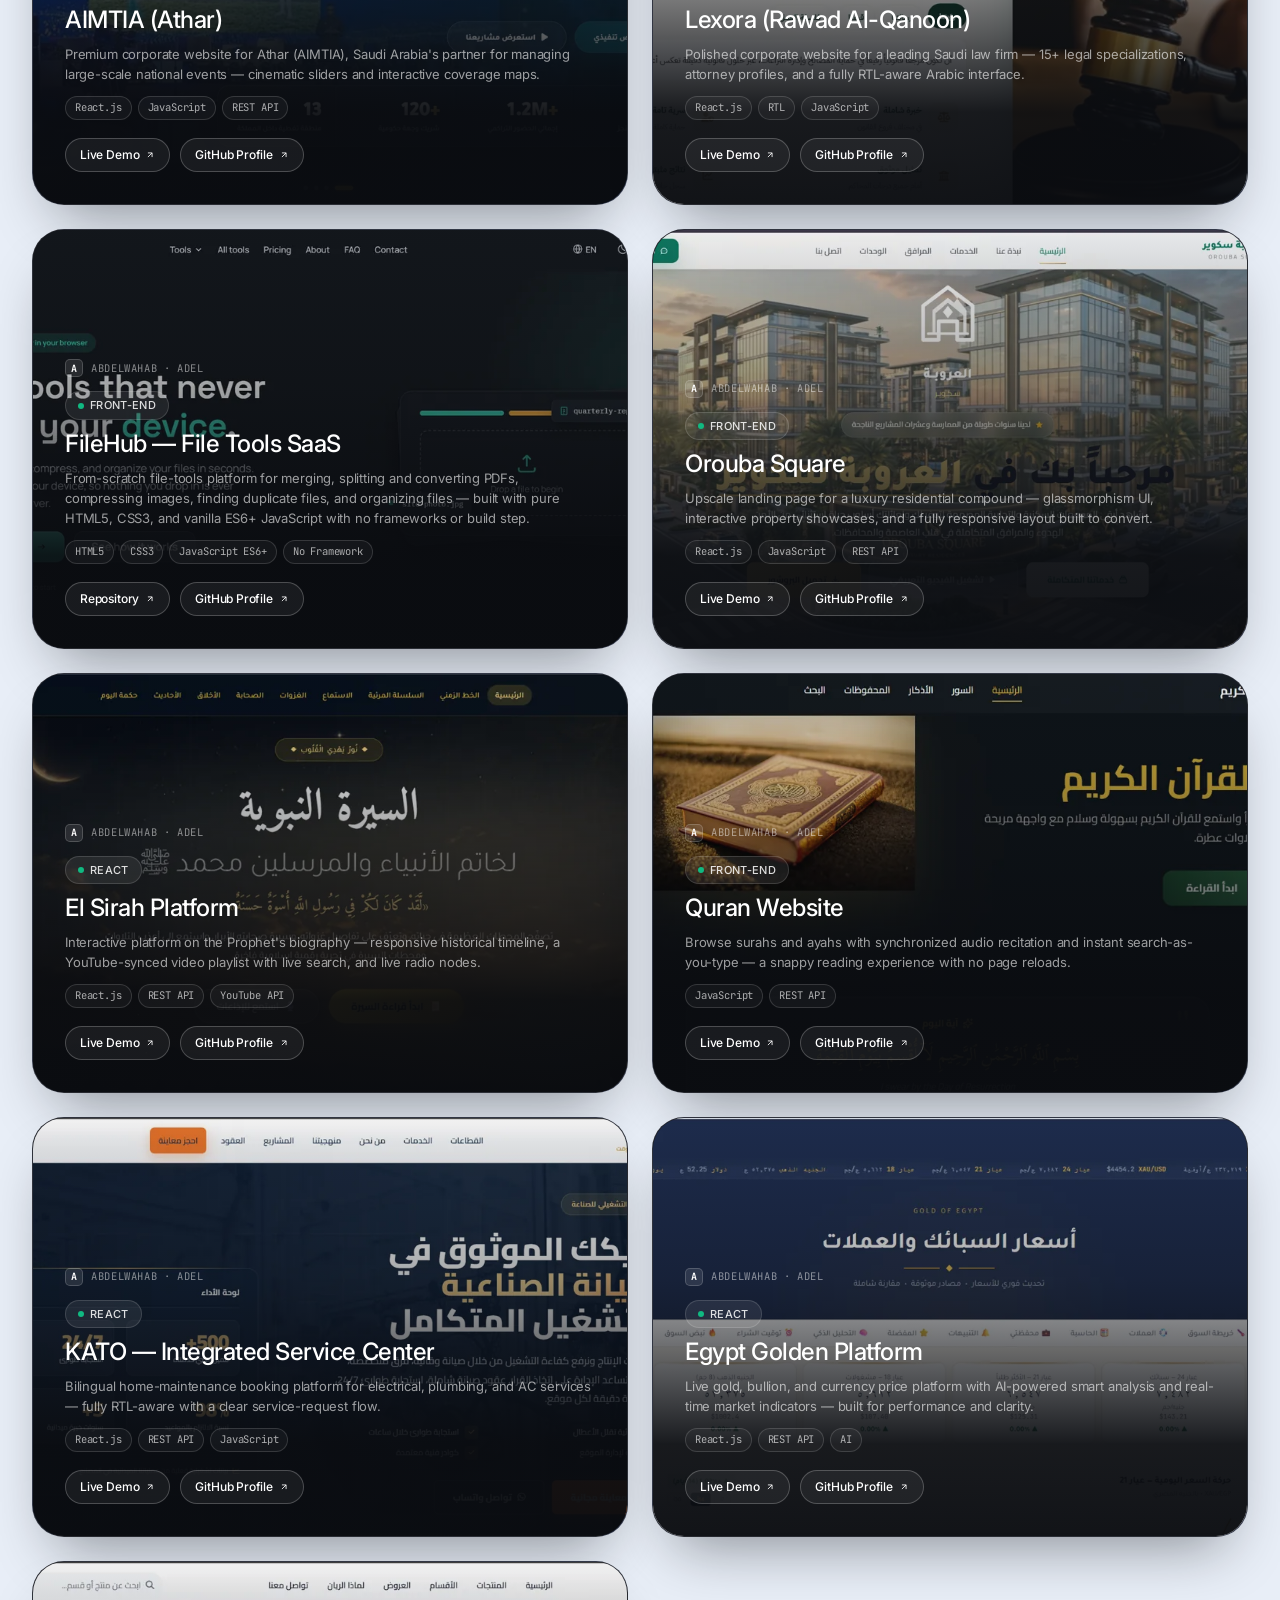
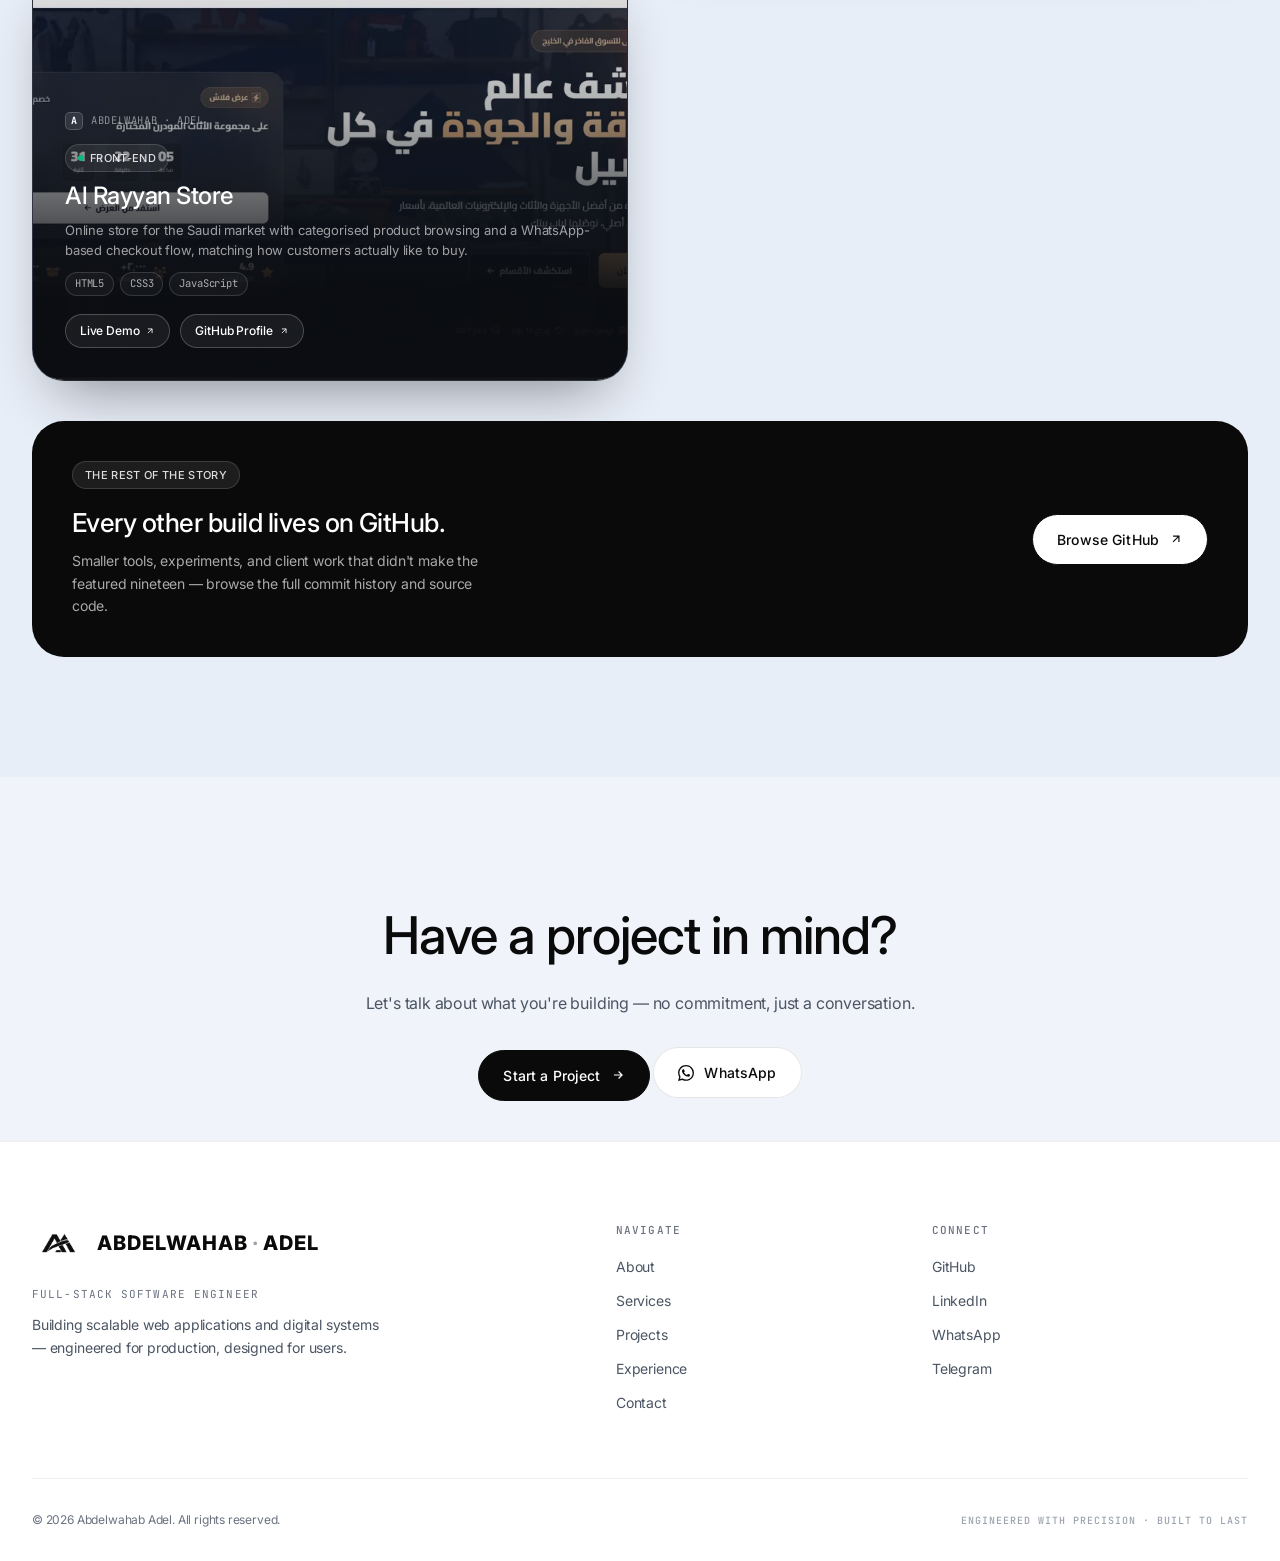
==== commit 52b47b8f: "Add files via upload" ====
--- a/projects.html
+++ b/projects.html
@@ -375,31 +375,6 @@
             </div>
           </article>
 
-          <article class="project-card" data-category="frontend" data-type="Corporate Website" data-status="Completed" data-about="AIMTIA (Athar): Premium Corporate Website for National Event Management.
-
-Classification: Corporate / Vision 2030 Partner Website.
-
-Technologies Used: React.js, JavaScript, REST API Integration.
-
-Challenge &amp; Success Story: Athar needed a website that reflected the scale of managing Saudi Arabia's large national events — not just a brochure site, but something cinematic and data-driven. I built cinematic hero sliders, an interactive coverage map for past events, and API-driven content sections, delivering a site that communicates credibility and scale at a glance.">
-            <span class="project-card-glow"></span>
-            <div class="project-device">
-              <img src="assets/images/aimtia-athar-thumb.webp" alt="AIMTIA (Athar) — Saudi national events strategic partner website" loading="lazy" onerror="this.style.display='none'"></div><span class="project-view-hint" aria-hidden="true"><span><svg width="14" height="14" viewBox="0 0 24 24" fill="none" stroke="currentColor" stroke-width="2" stroke-linecap="round" stroke-linejoin="round"><path d="M2 12s3.5-7 10-7 10 7 10 7-3.5 7-10 7-10-7-10-7Z"/><circle cx="12" cy="12" r="3"/></svg>View Case Study</span></span>
-            <div class="project-card-content">
-              <div class="project-brand"><span class="project-brand-mark">A</span> ABDELWAHAB · ADEL</div>
-              <span class="project-tag-pill"><span class="filter-dot"></span>Front-End</span>
-              <h3>AIMTIA (Athar)</h3>
-              <p>Premium corporate website for Athar (AIMTIA), Saudi Arabia's partner for managing large-scale national events — cinematic sliders and interactive coverage maps.</p>
-              <div class="project-stack">
-                <span>React.js</span><span>JavaScript</span><span>REST API</span>
-              </div>
-              <div class="project-links">
-                <a href="https://aimtia-sa.vercel.app/" target="_blank" rel="noopener" class="project-link">Live Demo <svg width="10" height="10" viewBox="0 0 24 24" fill="none" stroke="currentColor" stroke-width="2"><path d="M7 17L17 7M7 7h10v10"/></svg></a>
-                <a href="https://github.com/abdelwahab-adel/" target="_blank" rel="noopener" class="project-link">GitHub Profile <svg width="10" height="10" viewBox="0 0 24 24" fill="none" stroke="currentColor" stroke-width="2"><path d="M7 17L17 7M7 7h10v10"/></svg></a>
-              </div>
-            </div>
-          </article>
-
           <article class="project-card" data-category="frontend" data-type="Cultural Showcase" data-status="Completed" data-about="Asswan Culture: Heritage &amp; Tourism Showcase Website.
 
 Classification: Cultural / Tourism Website.
@@ -470,6 +445,31 @@
               </div>
               <div class="project-links">
                 <a href="https://nubian-as.vercel.app/" target="_blank" rel="noopener" class="project-link">Live Website <svg width="10" height="10" viewBox="0 0 24 24" fill="none" stroke="currentColor" stroke-width="2"><path d="M7 17L17 7M7 7h10v10"/></svg></a>
+                <a href="https://github.com/abdelwahab-adel/" target="_blank" rel="noopener" class="project-link">GitHub Profile <svg width="10" height="10" viewBox="0 0 24 24" fill="none" stroke="currentColor" stroke-width="2"><path d="M7 17L17 7M7 7h10v10"/></svg></a>
+              </div>
+            </div>
+          </article>
+
+          <article class="project-card" data-category="frontend" data-type="Corporate Website" data-status="Completed" data-about="AIMTIA (Athar): Premium Corporate Website for National Event Management.
+
+Classification: Corporate / Vision 2030 Partner Website.
+
+Technologies Used: React.js, JavaScript, REST API Integration.
+
+Challenge &amp; Success Story: Athar needed a website that reflected the scale of managing Saudi Arabia's large national events — not just a brochure site, but something cinematic and data-driven. I built cinematic hero sliders, an interactive coverage map for past events, and API-driven content sections, delivering a site that communicates credibility and scale at a glance.">
+            <span class="project-card-glow"></span>
+            <div class="project-device">
+              <img src="assets/images/aimtia-athar-thumb.webp" alt="AIMTIA (Athar) — Saudi national events strategic partner website" loading="lazy" onerror="this.style.display='none'"></div><span class="project-view-hint" aria-hidden="true"><span><svg width="14" height="14" viewBox="0 0 24 24" fill="none" stroke="currentColor" stroke-width="2" stroke-linecap="round" stroke-linejoin="round"><path d="M2 12s3.5-7 10-7 10 7 10 7-3.5 7-10 7-10-7-10-7Z"/><circle cx="12" cy="12" r="3"/></svg>View Case Study</span></span>
+            <div class="project-card-content">
+              <div class="project-brand"><span class="project-brand-mark">A</span> ABDELWAHAB · ADEL</div>
+              <span class="project-tag-pill"><span class="filter-dot"></span>Front-End</span>
+              <h3>AIMTIA (Athar)</h3>
+              <p>Premium corporate website for Athar (AIMTIA), Saudi Arabia's partner for managing large-scale national events — cinematic sliders and interactive coverage maps.</p>
+              <div class="project-stack">
+                <span>React.js</span><span>JavaScript</span><span>REST API</span>
+              </div>
+              <div class="project-links">
+                <a href="https://aimtia-sa.vercel.app/" target="_blank" rel="noopener" class="project-link">Live Demo <svg width="10" height="10" viewBox="0 0 24 24" fill="none" stroke="currentColor" stroke-width="2"><path d="M7 17L17 7M7 7h10v10"/></svg></a>
                 <a href="https://github.com/abdelwahab-adel/" target="_blank" rel="noopener" class="project-link">GitHub Profile <svg width="10" height="10" viewBox="0 0 24 24" fill="none" stroke="currentColor" stroke-width="2"><path d="M7 17L17 7M7 7h10v10"/></svg></a>
               </div>
             </div>
@@ -709,8 +709,9 @@
               <svg width="14" height="14" viewBox="0 0 24 24" fill="none" stroke="currentColor" stroke-width="2"><path d="M5 12h14M13 6l6 6-6 6"/></svg>
             </a>
             <a href="https://wa.me/201100340198" target="_blank" rel="noopener" class="btn btn-ghost">
-              <svg width="16" height="16" viewBox="0 0 24 24" fill="currentColor"><path d="M17.472 14.382c-.297-.149-1.758-.867-2.03-.967-.273-.099-.471-.148-.67.15-.197.297-.767.966-.94 1.164-.173.199-.347.223-.644.075-.297-.15-1.255-.463-2.39-1.475-.883-.788-1.48-1.761-1.653-2.059-.173-.297-.018-.458.13-.606.134-.133.298-.347.446-.52.149-.174.198-.298.298-.497.099-.198.05-.371-.025-.52-.075-.149-.669-1.612-.916-2.207-.242-.579-.487-.5-.669-.51-.173-.008-.371-.01-.57-.01-.198 0-.52.074-.792.372-.272.297-1.04 1.016-1.04 2.479 0 1.462 1.065 2.875 1.213 3.074.149.198 2.096 3.2 5.077 4.487.709.306 1.262.489 1.694.625.712.227 1.36.195 1.871.118.571-.085 1.758-.719 2.006-1.413.248-.694.248-1.289.173-1.413-.074-.124-.272-.198-.57-.347z"/><path d="M12.001 2.003c-5.514 0-9.997 4.483-9.997 9.997 0 1.762.462 3.484 1.34 5.002L2 22l5.116-1.343a9.96 9.96 0 0 0 4.885 1.343h.001c5.514 0 9.997-4.483 9.997-9.997 0-2.671-1.04-5.182-2.929-7.071A9.93 9.93 0 0 0 12.001 2.003zm0 18.005a8.99 8.99 0 0 1-4.582-1.253l-.328-.195-3.038.797.81-2.962-.213-.304a8.98 8.98 0 0 1-1.647-5.15c0-4.963 4.038-9 9-9s9 4.037 9 9c0 4.962-4.038 9-9 9z"/></svg>
-              <span>WhatsApp</span>
+<svg width="16" height="16" viewBox="0 0 24 24" fill="currentColor">
+      <path d="M17.472 14.382c-.297-.149-1.758-.867-2.03-.967-.273-.099-.471-.148-.67.15-.197.297-.767.966-.94 1.164-.173.199-.347.223-.644.075-.297-.15-1.255-.463-2.39-1.475-.883-.788-1.48-1.761-1.653-2.059-.173-.297-.018-.458.13-.606.134-.133.298-.347.446-.52.149-.174.198-.298.298-.497.099-.198.05-.372-.025-.521-.075-.149-.669-1.612-.916-2.207-.242-.579-.487-.5-.67-.51-.173-.008-.372-.01-.57-.01-.198 0-.52.074-.792.372-.272.297-1.04 1.016-1.04 2.479 0 1.462 1.065 2.875 1.213 3.074.149.198 2.096 3.2 5.077 4.487.709.306 1.262.489 1.694.626.712.227 1.36.195 1.871.118.571-.085 1.758-.719 2.006-1.413.248-.694.248-1.289.173-1.413-.074-.124-.272-.198-.57-.347m-5.421 7.403h-.004a9.87 9.87 0 01-5.031-1.378l-.361-.214-3.741.982.999-3.648-.235-.374a9.87 9.87 0 01-1.511-5.26c.001-5.45 4.436-9.884 9.89-9.884 2.64 0 5.122 1.03 6.988 2.898a9.825 9.825 0 012.893 6.994c-.003 5.45-4.437 9.884-9.887 9.884m8.413-18.297A11.815 11.815 0 0012.05 0C5.495 0 .16 5.335.157 11.892c0 2.096.547 4.142 1.588 5.946L.057 24l6.305-1.654a11.875 11.875 0 005.683 1.448h.005c6.554 0 11.89-5.335 11.893-11.893a11.821 11.821 0 00-3.479-8.413"/>
+    </svg>                <span>WhatsApp</span>
             </a>
           </div>
         </div>
--- a/style.css
+++ b/style.css
@@ -1870,23 +1870,23 @@
 
 /* "+N more" CTA tile — closes out the row */
 .project-more-tile {
-  position: relative;
-  flex: 0 0 auto;
-  width: 240px;
-  min-height: 400px;
-  display: flex;
-  flex-direction: column;
-  align-items: flex-start;
-  justify-content: center;
-  gap: 10px;
-  padding: 32px;
-  background: var(--text-hi);
-  color: white;
-  border-radius: var(--radius-2xl);
-  overflow: hidden;
-  scroll-snap-align: start;
-  will-change: transform;
-  transition: transform 0.25s ease-out, opacity 0.35s var(--ease);
+    position: relative;
+    flex: 0 0 auto;
+    width: 90%;
+    min-height: 400px;
+    display: flex;
+    flex-direction: revert;
+    align-items: center;
+    justify-content: center;
+    gap: 10px;
+    padding: 32px;
+    background: var(--text-hi);
+    color: white;
+    border-radius: var(--radius-2xl);
+    overflow: hidden;
+    scroll-snap-align: start;
+    will-change: transform;
+    transition: transform 0.25s ease-out, opacity 0.35s var(--ease);
 }
 .project-more-tile.hide { opacity: 0 !important; transform: scale(0.92) !important; pointer-events: none; }
 .project-more-tile::before {
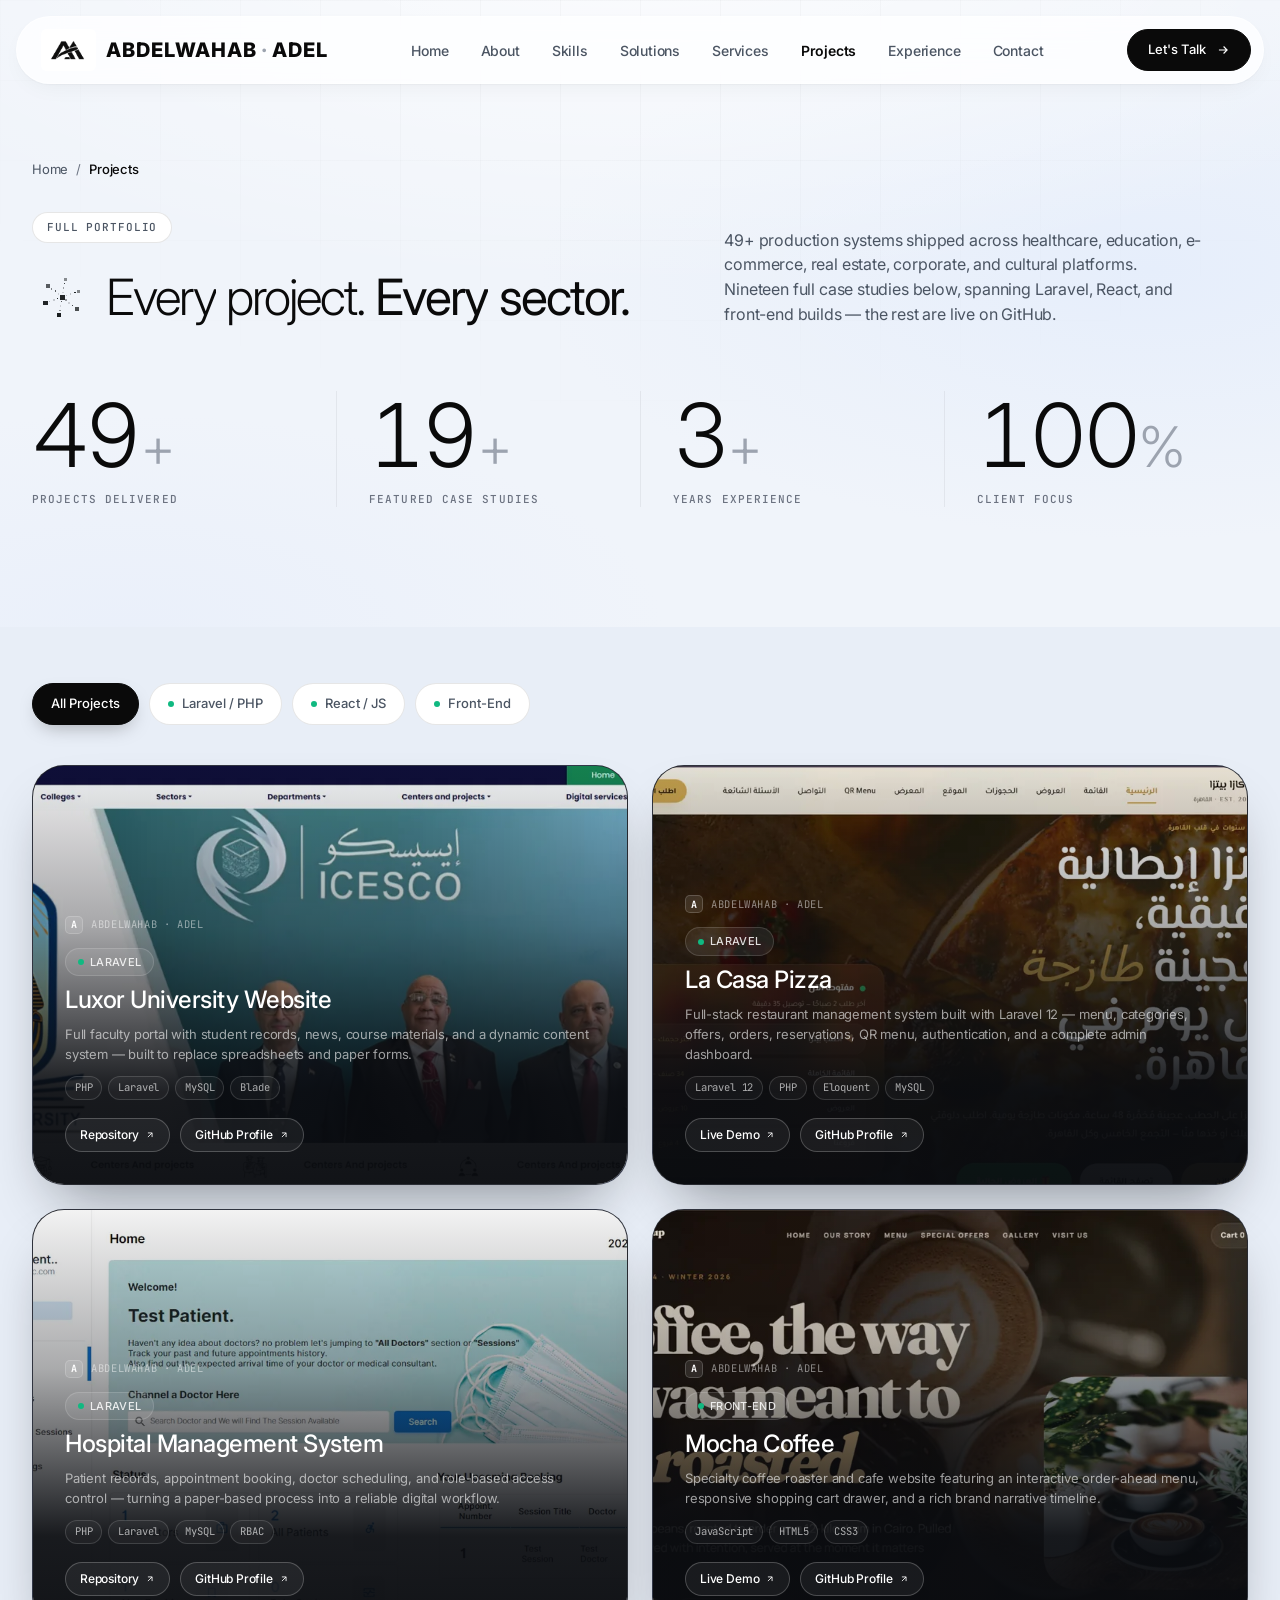
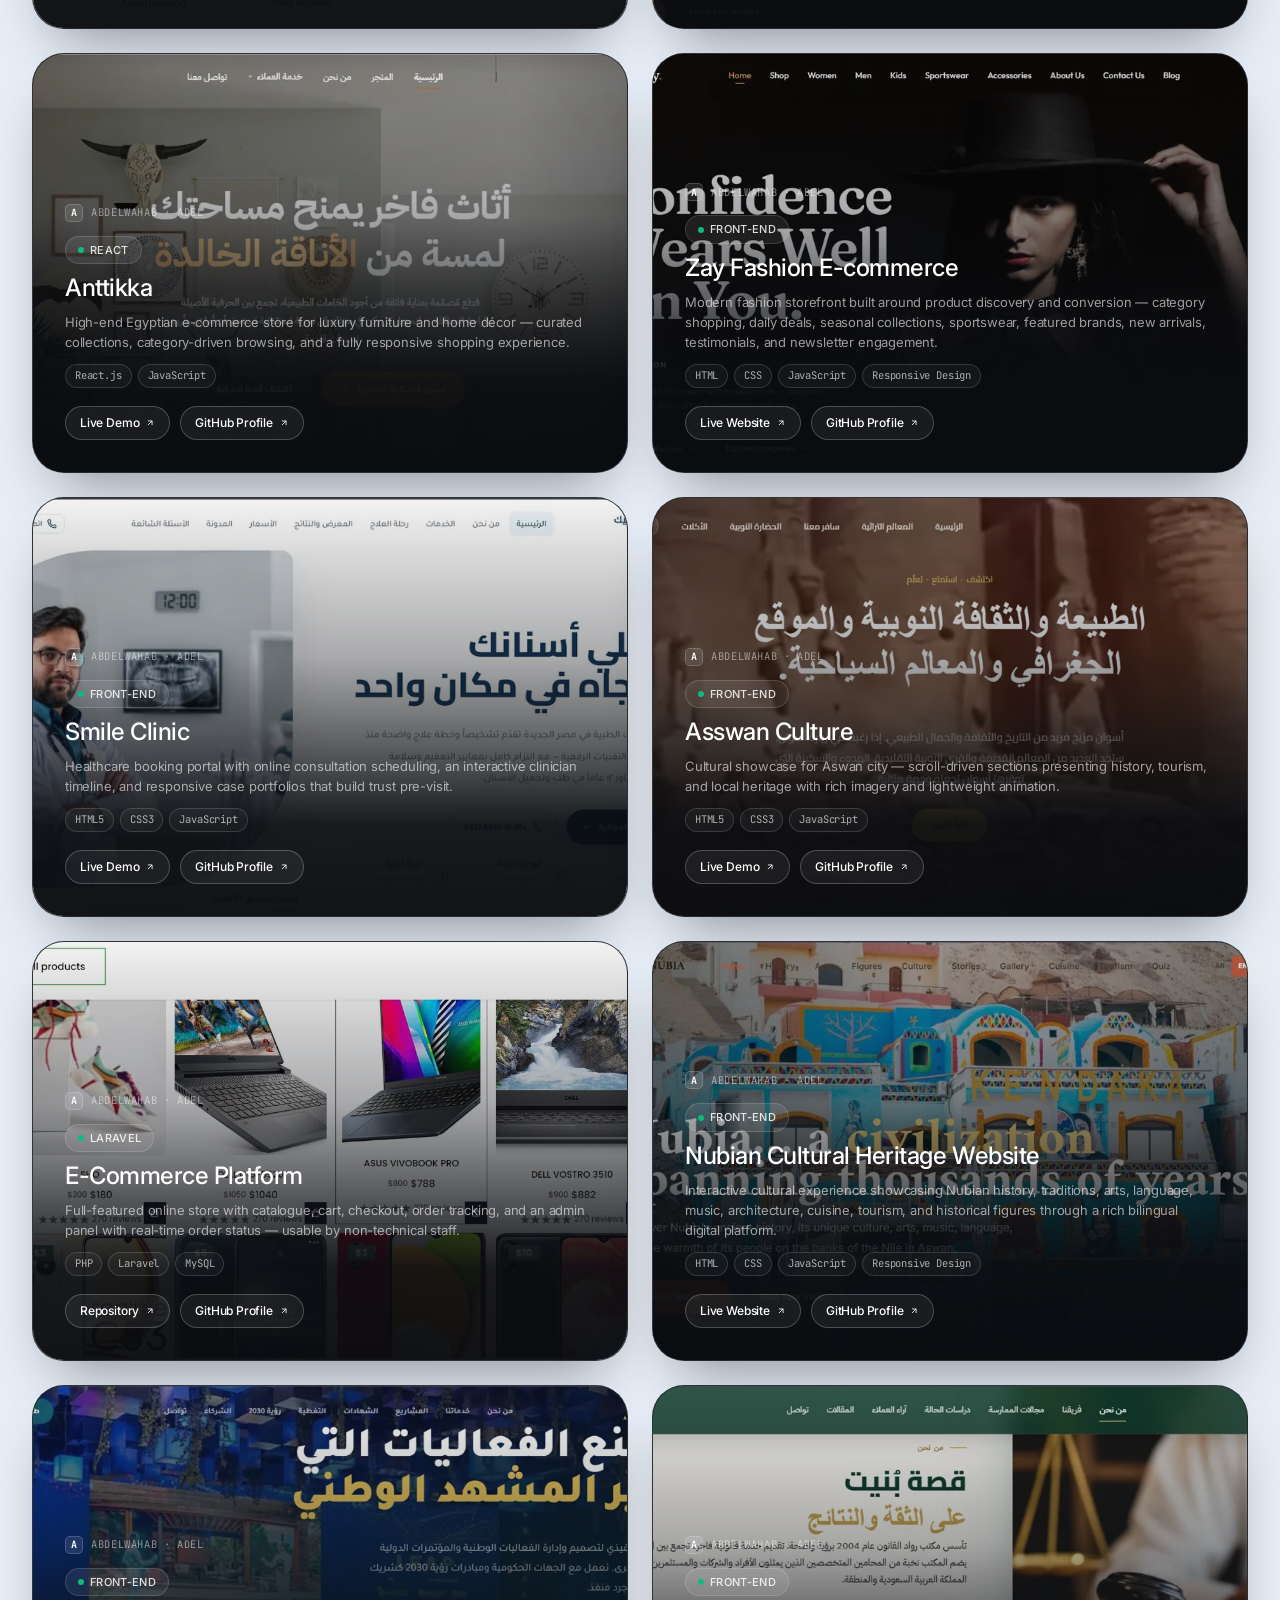
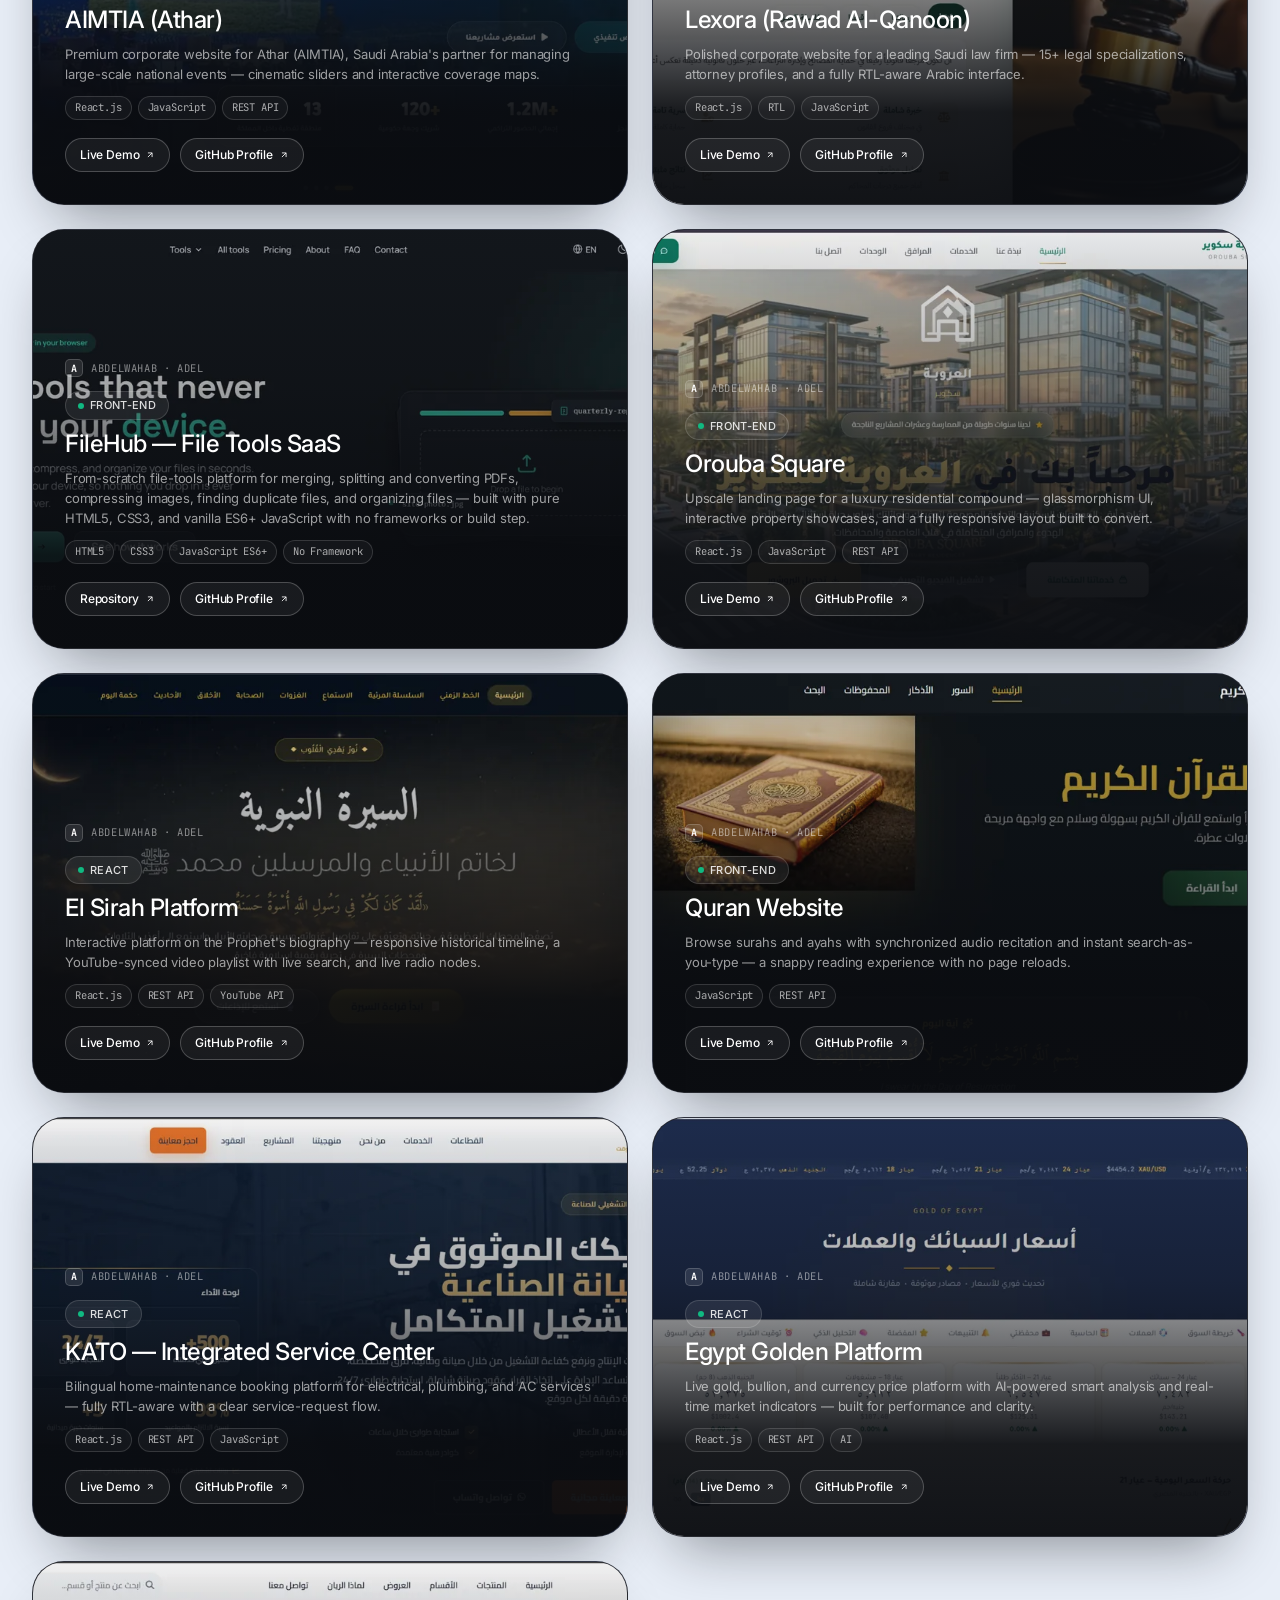
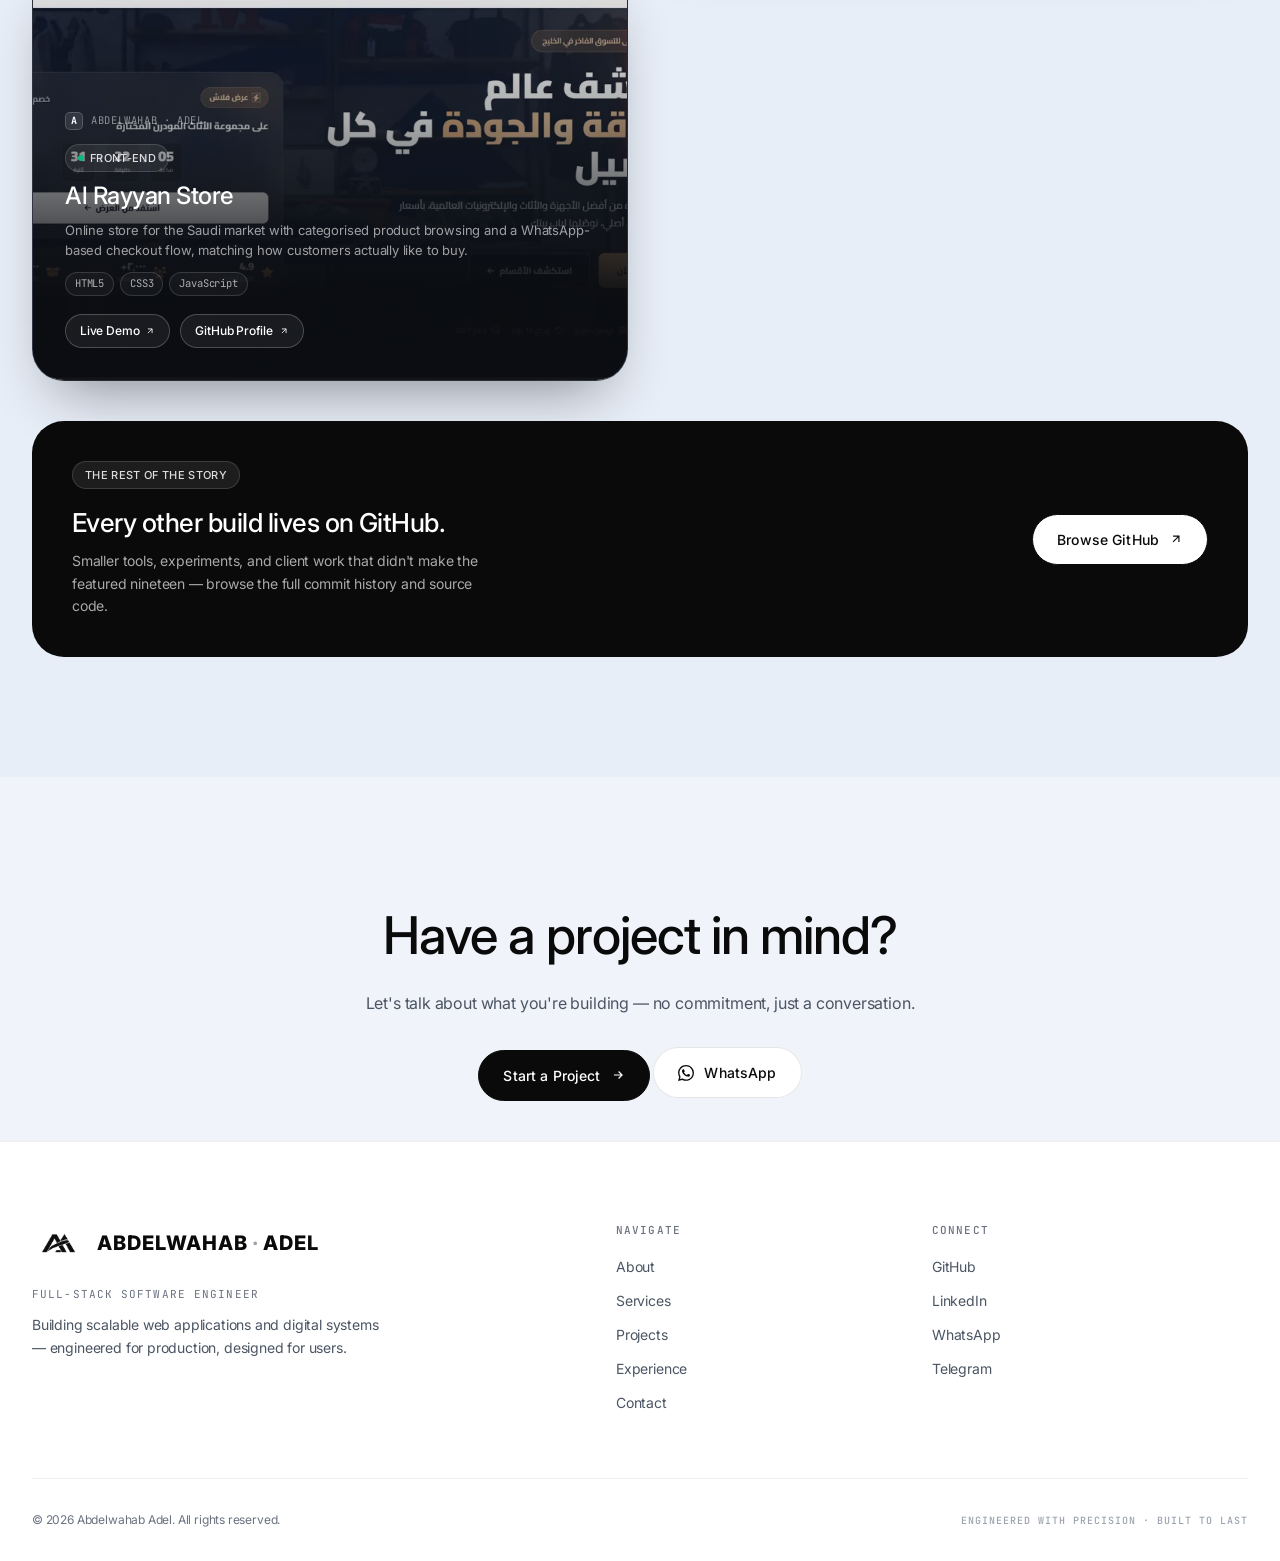
==== commit 9ff278a9: "Add files via upload" ====
--- a/projects.html
+++ b/projects.html
@@ -300,7 +300,7 @@
             </div>
           </article>
 
-          <article class="project-card" data-category="frontend" data-type="Furniture E-Commerce" data-status="Completed" data-about="Anttikka: Premium Egyptian Furniture &amp; Home Décor E-Commerce Store.
+      <article class="project-card" data-category="react" data-type="Furniture E-Commerce" data-status="Completed" data-about="Anttikka: Premium Egyptian Furniture &amp; Home Décor E-Commerce Store.
 
 Classification: Retail / E-Commerce Website.
 
@@ -312,7 +312,7 @@
               <img src="assets/images/ant.webp" alt="Anttikka — premium Egyptian furniture e-commerce store" loading="lazy" onerror="this.style.display='none'"></div><span class="project-view-hint" aria-hidden="true"><span><svg width="14" height="14" viewBox="0 0 24 24" fill="none" stroke="currentColor" stroke-width="2" stroke-linecap="round" stroke-linejoin="round"><path d="M2 12s3.5-7 10-7 10 7 10 7-3.5 7-10 7-10-7-10-7Z"/><circle cx="12" cy="12" r="3"/></svg>View Case Study</span></span>
             <div class="project-card-content">
               <div class="project-brand"><span class="project-brand-mark">A</span> ABDELWAHAB · ADEL</div>
-              <span class="project-tag-pill"><span class="filter-dot"></span>Front-End</span>
+              <span class="project-tag-pill"><span class="filter-dot"></span>react</span>
               <h3>Anttikka</h3>
               <p>High-end Egyptian e-commerce store for luxury furniture and home décor — curated collections, category-driven browsing, and a fully responsive shopping experience.</p>
               <div class="project-stack">
--- a/style.css
+++ b/style.css
@@ -463,7 +463,7 @@
 
 @media (max-width: 900px) {
   .nav-desktop { display: none; }
-  .menu-btn { display: flex; }
+  .menu-btn { display: flex;margin-left: -50px; }
   .nav-cta { display: none; }
   .nav-inner { padding: 8px 8px 8px 16px; }
 }
@@ -1947,7 +1947,8 @@
   .project-track { padding-left: 20px; }
   .project-card { width: 88vw; min-height: 440px; padding: 24px; }
   .project-card-content { max-width: 100%; }
-  .project-more-tile { width: 180px; min-height: 320px; }
+  .project-more-tile { width: 390px;
+        min-height: 385px; }
 }
 
 /* ════════════════════════════════════════════════════
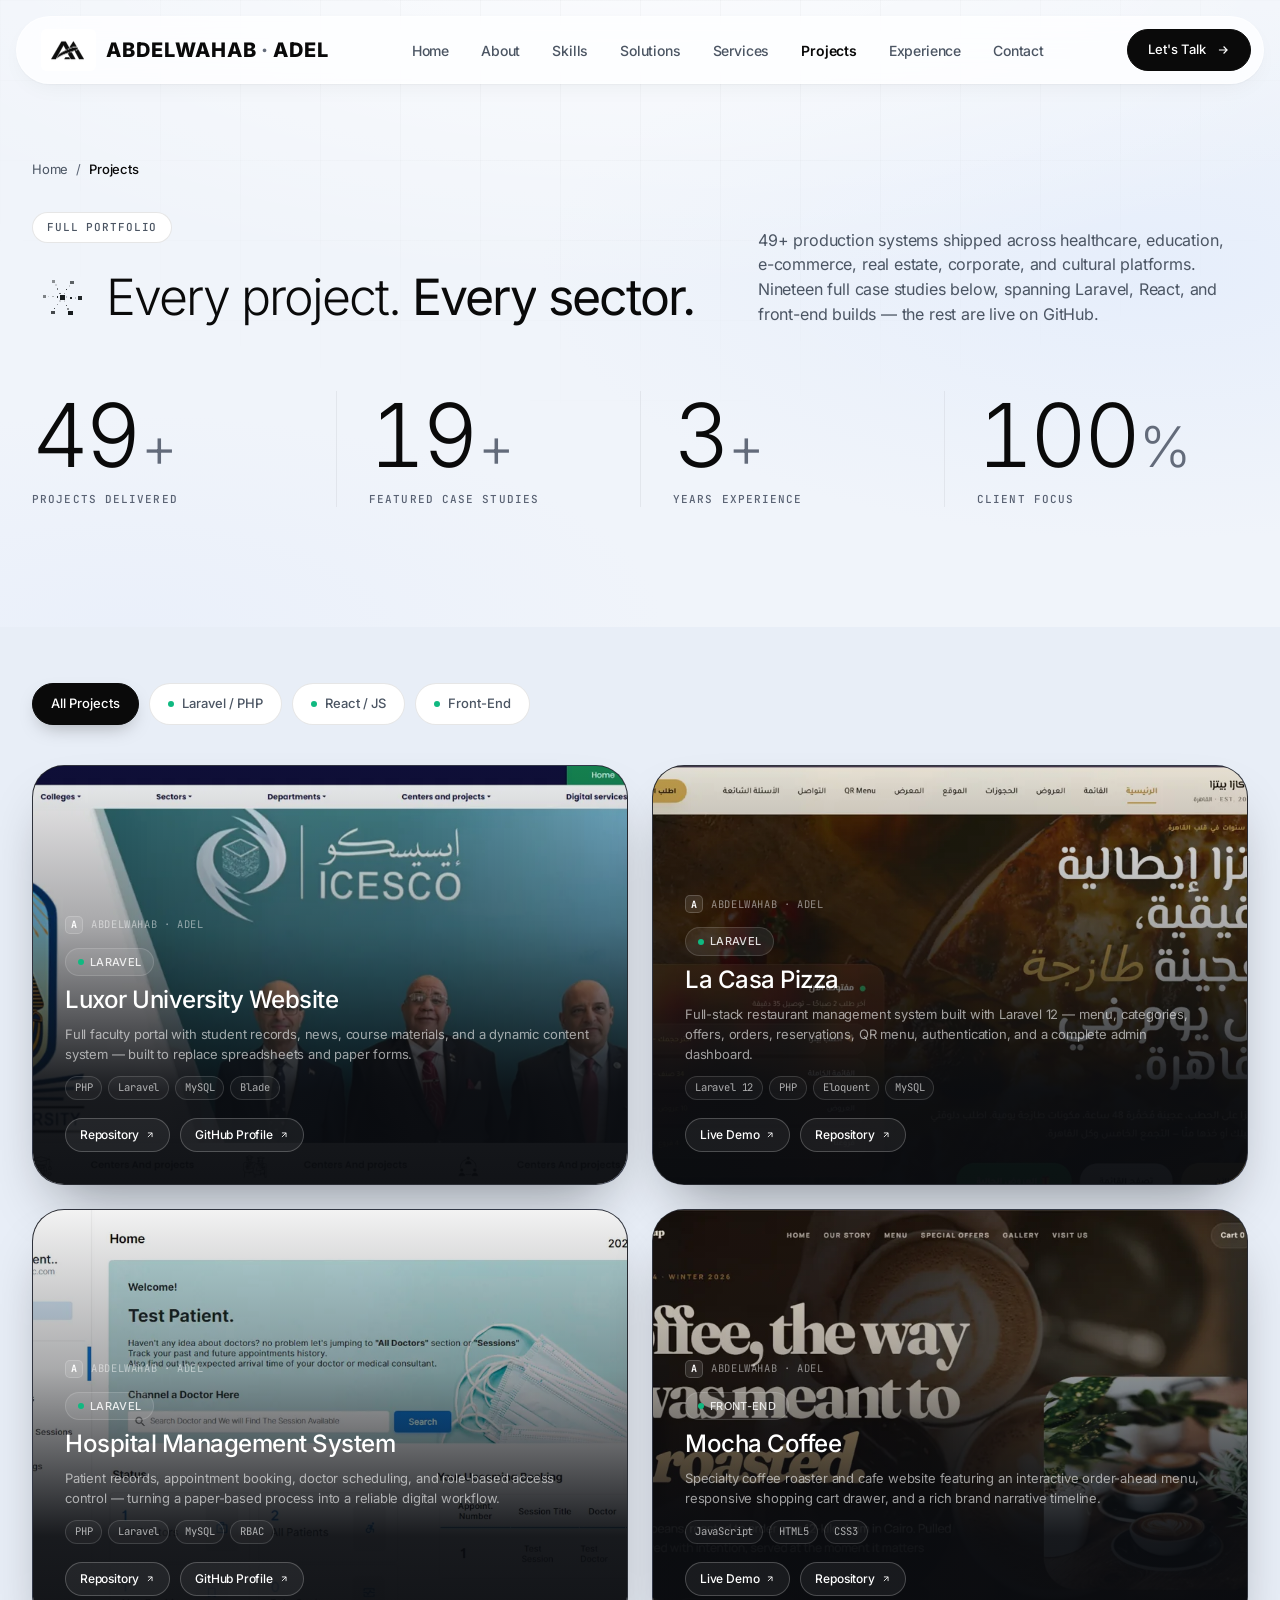
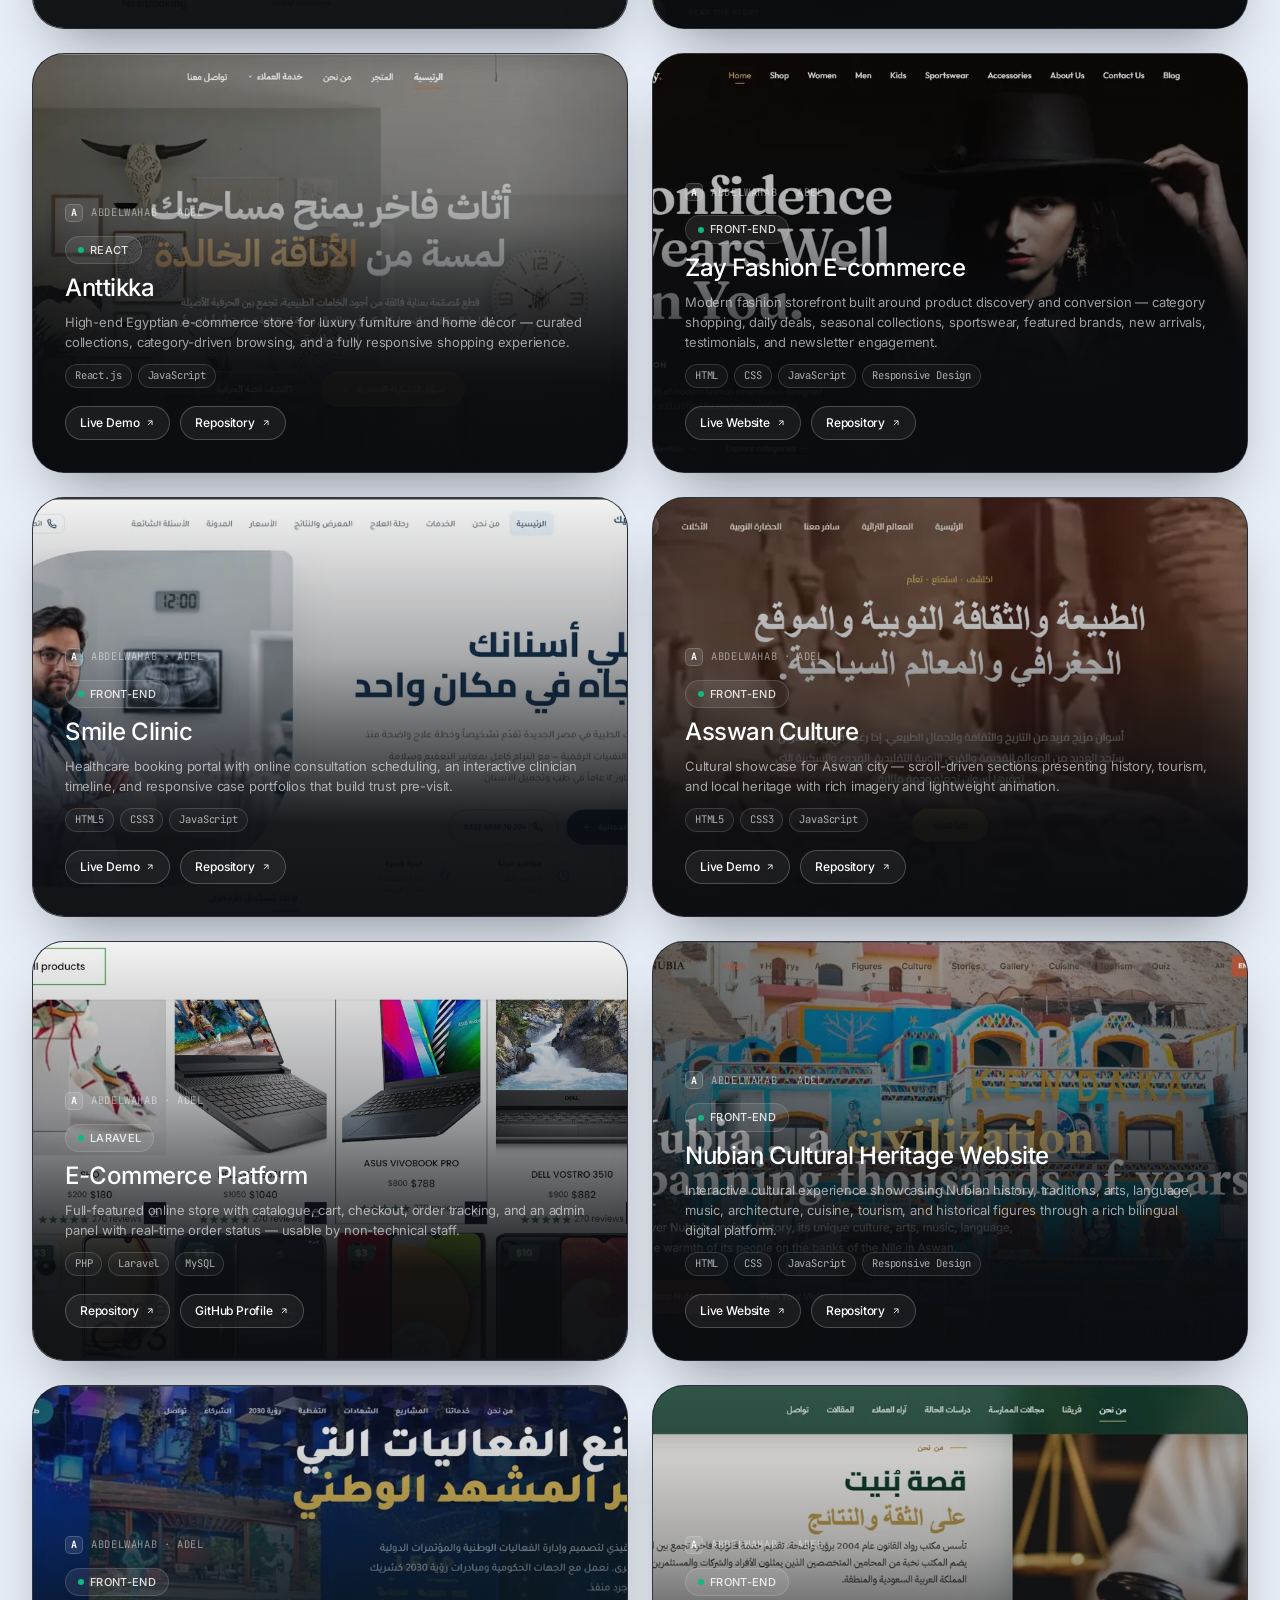
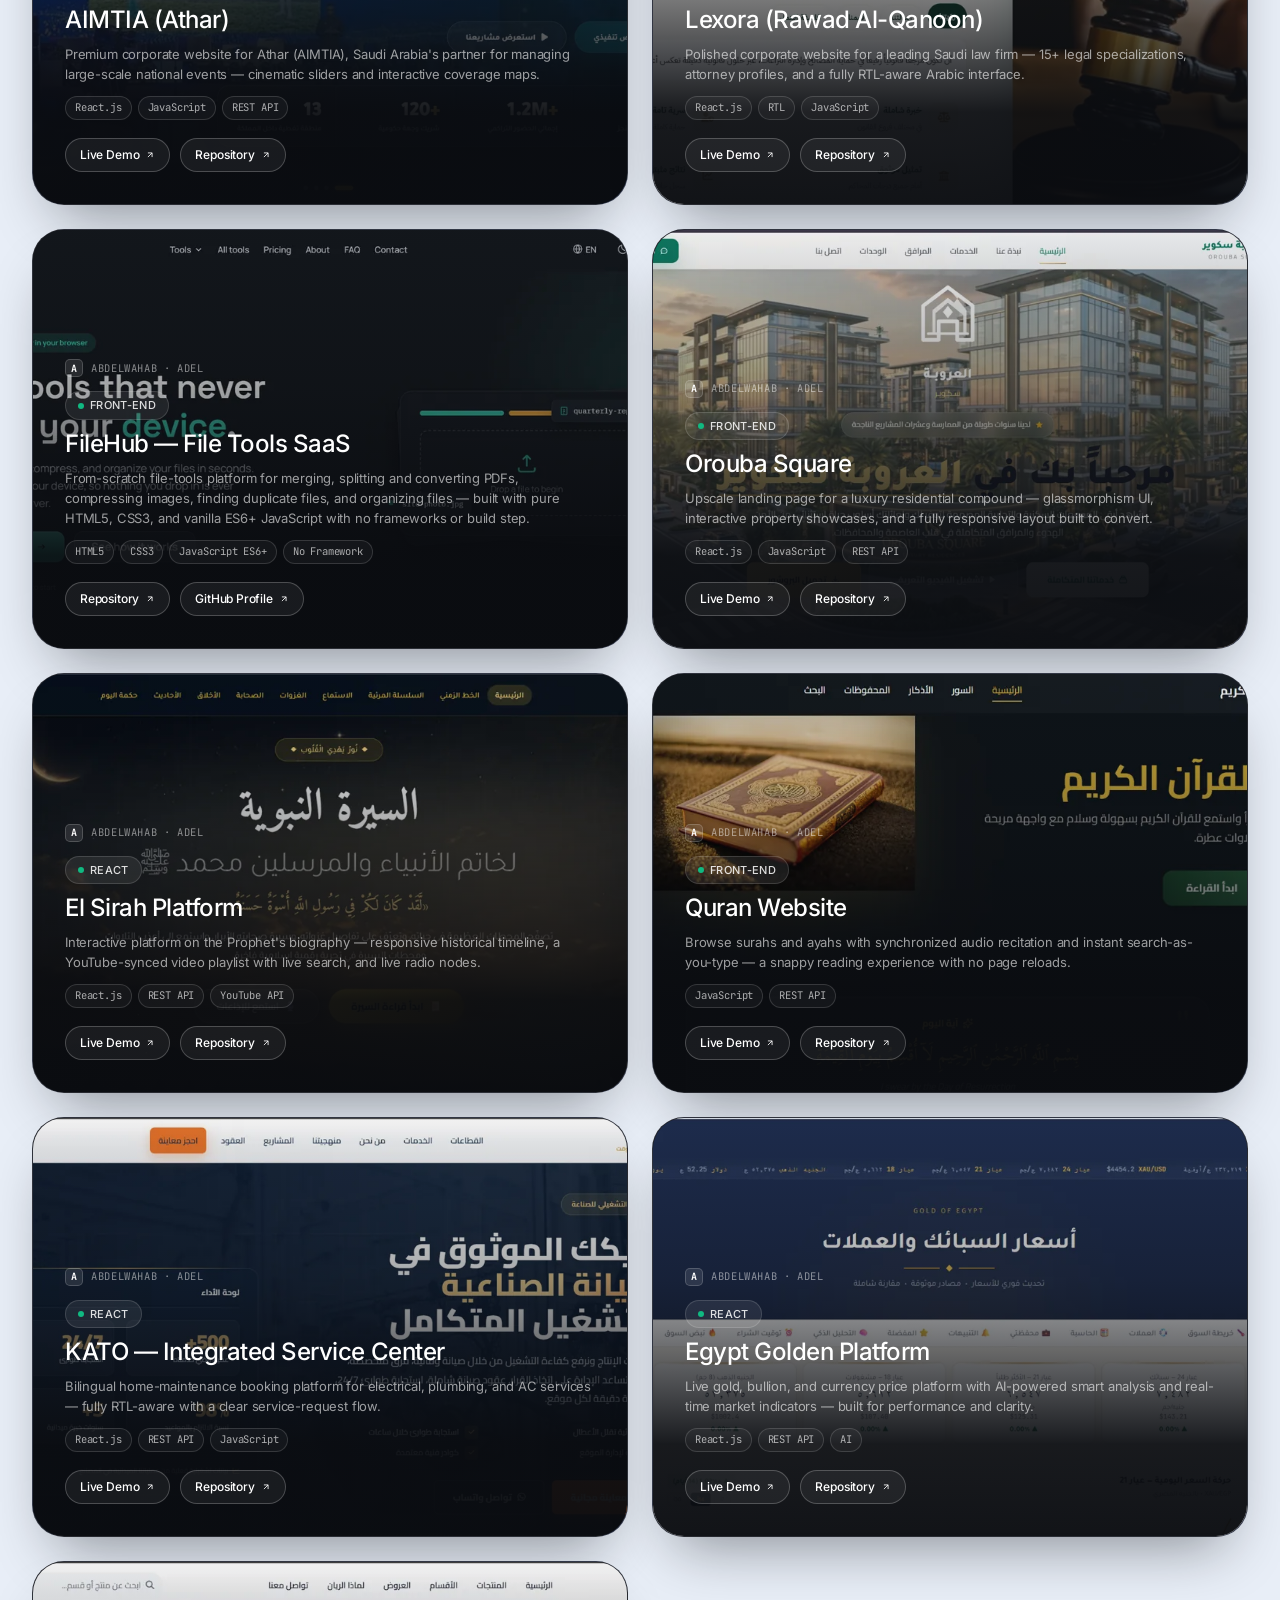
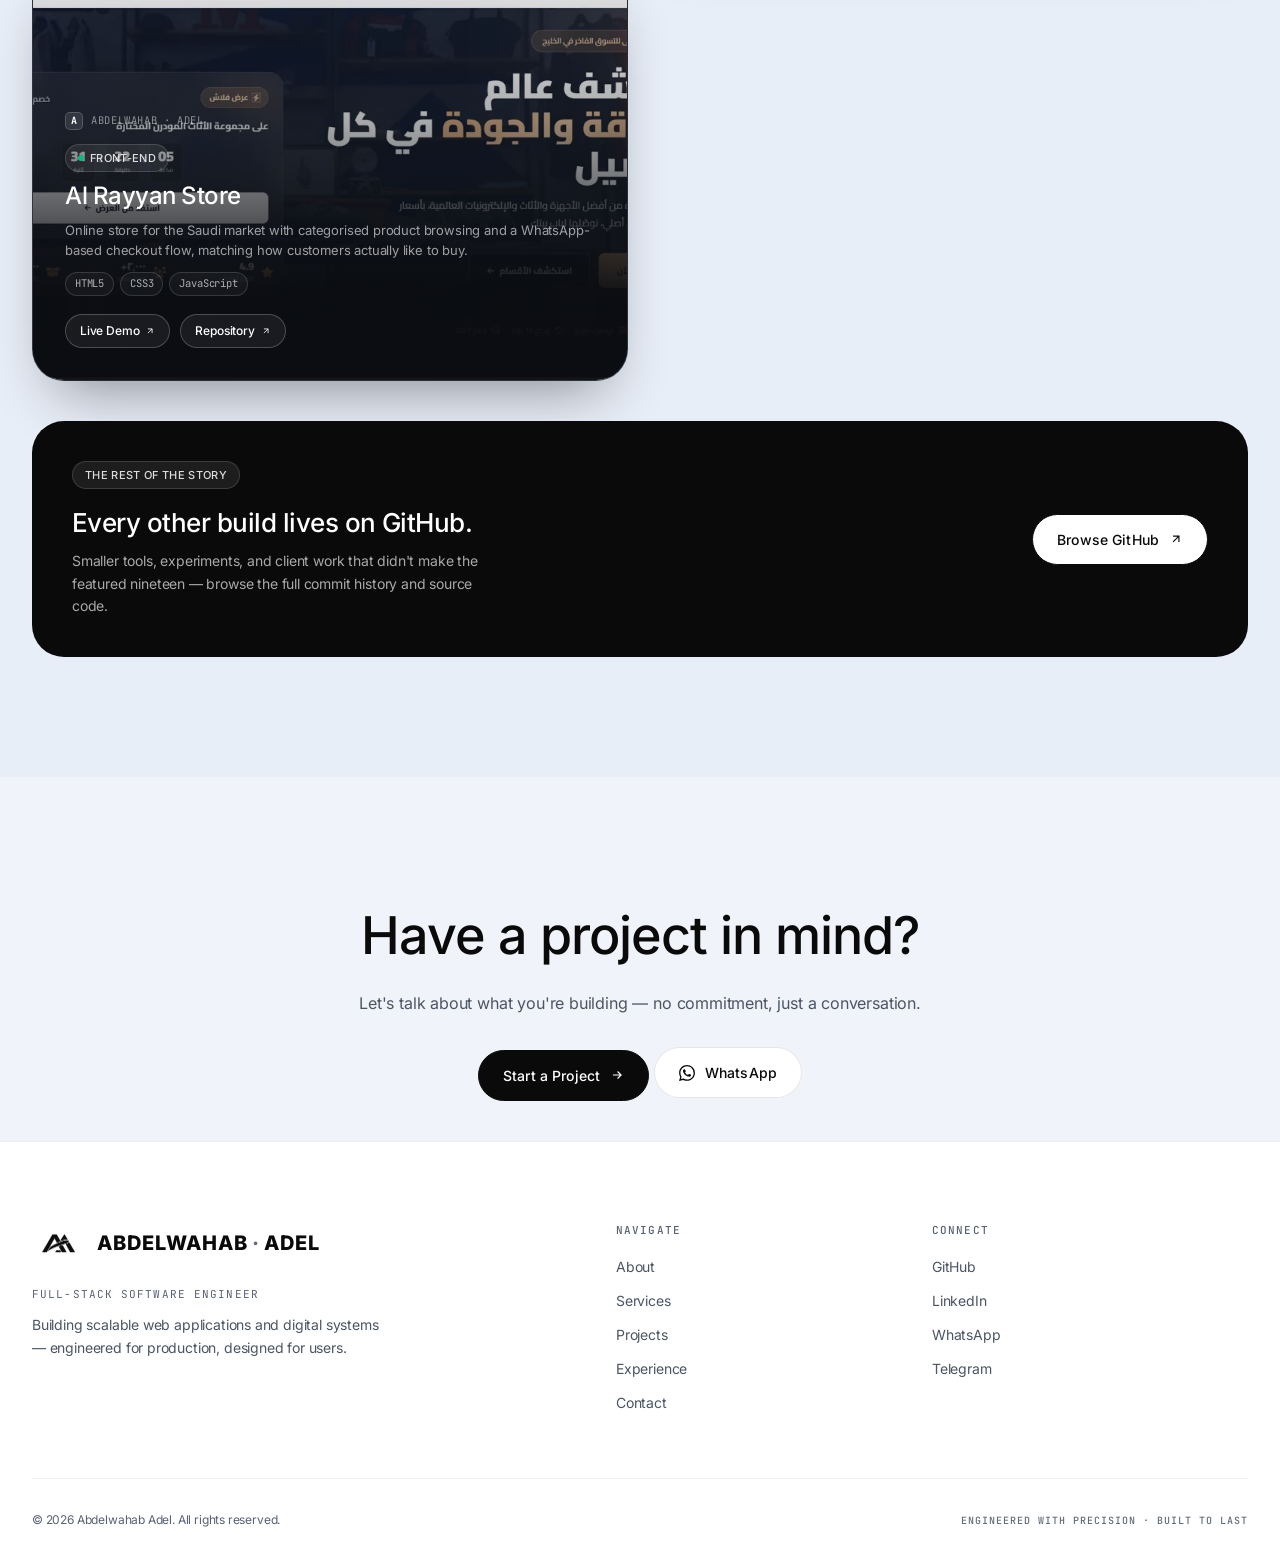
==== commit f916a95d: "Add files via upload" ====
--- a/projects.html
+++ b/projects.html
@@ -22,7 +22,10 @@
   <meta property="og:url" content="https://abdelwahab-adel.dev/projects.html">
   <meta property="og:title" content="Projects — Abdelwahab Adel">
   <meta property="og:description" content="49+ production systems across healthcare, education, e-commerce, real estate, corporate, and fintech.">
-  <meta property="og:image" content="https://abdelwahab-adel.dev/assets/images/profile-hero.jpg">
+  <meta property="og:image" content="https://abdelwahab-adel.dev/assets/images/og-cover.jpg">
+  <meta property="og:image:width" content="1200">
+  <meta property="og:image:height" content="630">
+  <meta property="og:image:alt" content="Abdelwahab Adel — Full-Stack Developer (PHP, Laravel, React)">
   <meta property="og:locale" content="en_US">
   <meta property="og:site_name" content="Abdelwahab Adel">
 
@@ -30,27 +33,24 @@
   <meta name="twitter:card" content="summary_large_image">
   <meta name="twitter:title" content="Projects — Abdelwahab Adel">
   <meta name="twitter:description" content="49+ production systems across healthcare, education, e-commerce, real estate, corporate, and fintech.">
-  <meta name="twitter:image" content="https://abdelwahab-adel.dev/assets/images/profile-hero.jpg">
-
-  <!-- Performance -->
-  <link rel="preconnect" href="https://fonts.googleapis.com">
-  <link rel="preconnect" href="https://fonts.gstatic.com" crossorigin>
-
-  <!-- Fonts -->
-  <link rel="stylesheet" href="https://fonts.googleapis.com/css2?family=Inter:wght@200;300;400;500;600;700;800&family=JetBrains+Mono:wght@400;500;600&display=swap">
+  <meta name="twitter:image" content="https://abdelwahab-adel.dev/assets/images/og-cover.jpg">
+  <meta name="twitter:image:alt" content="Abdelwahab Adel — Full-Stack Developer (PHP, Laravel, React)">
+
+  <!-- Fonts (self-hosted, see @font-face in style.css) -->
+  <link rel="preload" href="assets/fonts/inter-latin-wght-normal.woff2" as="font" type="font/woff2" crossorigin>
 
   <!-- Styles -->
   <link rel="stylesheet" href="style.css">
+  <noscript><link rel="stylesheet" href="assets/noscript.css"></noscript>
 </head>
 <body>
 
   <!-- ════════════════ INTRO PRELOADER ════════════════ -->
-  <div id="preloader" class="preloader">
+  <div id="preloader" class="preloader" aria-hidden="true">
     <div class="preloader-inner">
       <span class="preloader-wordmark">ABDELWAHAB<em>·</em>ADEL</span>
       <span class="preloader-role mono">FULL-STACK DEVELOPER</span>
     </div>
-    <noscript><style>.preloader-wordmark,.preloader-role{opacity:1!important;transform:none!important;}</style></noscript>
   </div>
 
   <!-- Skip link -->
@@ -61,20 +61,15 @@
 
   <!-- Scroll progress -->
   <div class="scroll-progress" id="scroll-progress" aria-hidden="true"></div>
-
-  <main id="main">
 
     <!-- ════════════════ NAVBAR ════════════════ -->
     <header class="nav" id="nav">
       <div class="nav-inner">
        
 
-           <a href="index.html#home"  class="logo" aria-label="Abdelwahab Adel — home">
+           <a href="index.html#home" class="logo" aria-label="Abdelwahab Adel — home">
     <span class="logo-mark">
-        <img 
-            src="assets/images/ChatGPT Image Sep 15, 2026, 07_36_10 PM.png" 
-            alt="Abdelwahab Adel Logo"
-        >
+        <img src="assets/images/logo.webp" alt="" width="220" height="98">
     </span>
 
     <span class="logo-text">
@@ -130,6 +125,8 @@
       </div>
     </nav>
 
+    <main id="main" tabindex="-1">
+
     <!-- ════════════════ PAGE HERO ════════════════ -->
     <section class="section projects-page-hero">
       <div class="container-wide">
@@ -157,28 +154,28 @@
         <div class="stats-grid" data-stagger>
           <div class="stat">
             <div class="stat-num-group">
-              <span class="stat-num" data-count="49">0</span>
+              <span class="stat-num" data-count="49">49</span>
               <span class="stat-suffix">+</span>
             </div>
             <span class="stat-label mono">PROJECTS DELIVERED</span>
           </div>
           <div class="stat">
             <div class="stat-num-group">
-              <span class="stat-num" data-count="19">0</span>
+              <span class="stat-num" data-count="19">19</span>
               <span class="stat-suffix">+</span>
             </div>
             <span class="stat-label mono">FEATURED CASE STUDIES</span>
           </div>
           <div class="stat">
             <div class="stat-num-group">
-              <span class="stat-num" data-count="3">0</span>
+              <span class="stat-num" data-count="3">3</span>
               <span class="stat-suffix">+</span>
             </div>
             <span class="stat-label mono">YEARS EXPERIENCE</span>
           </div>
           <div class="stat">
             <div class="stat-num-group">
-              <span class="stat-num" data-count="100">0</span>
+              <span class="stat-num" data-count="100">100</span>
               <span class="stat-suffix">%</span>
             </div>
             <span class="stat-label mono">CLIENT FOCUS</span>
@@ -190,6 +187,8 @@
     <!-- ════════════════ FILTER + GRID ════════════════ -->
     <section class="section section-alt projects-page-body">
       <div class="container-wide">
+        <h2 class="sr-only">All projects</h2>
+
 
         <div class="projects-filter reveal" id="projects-filter" role="group" aria-label="Filter projects by technology">
           <button class="filter-chip active" data-filter="all">All Projects</button>
@@ -209,7 +208,7 @@
 Challenge &amp; Success Story: Faculties needed one place to publish news, manage student records, and handle course content without juggling spreadsheets and paper forms. I designed a relational schema for students, courses and announcements, then built an admin dashboard with role-based access so staff could manage content without touching code. The result is a fast, maintainable portal that the faculty still uses to manage day-to-day academic operations.">
             <span class="project-card-glow"></span>
             <div class="project-device">
-              <img src="assets/images/graduation-project.webp" alt="Luxor University Website — faculty portal with student management" loading="lazy" onerror="this.style.display='none'"></div><span class="project-view-hint" aria-hidden="true"><span><svg width="14" height="14" viewBox="0 0 24 24" fill="none" stroke="currentColor" stroke-width="2" stroke-linecap="round" stroke-linejoin="round"><path d="M2 12s3.5-7 10-7 10 7 10 7-3.5 7-10 7-10-7-10-7Z"/><circle cx="12" cy="12" r="3"/></svg>View Case Study</span></span>
+              <img src="assets/images/graduation-project.webp" alt="Luxor University Website — faculty portal with student management" loading="lazy" width="1200" height="539"></div><button type="button" class="project-open" aria-label="View case study: Luxor University Website"></button><span class="project-view-hint" aria-hidden="true"><span><svg width="14" height="14" viewBox="0 0 24 24" fill="none" stroke="currentColor" stroke-width="2" stroke-linecap="round" stroke-linejoin="round"><path d="M2 12s3.5-7 10-7 10 7 10 7-3.5 7-10 7-10-7-10-7Z"/><circle cx="12" cy="12" r="3"/></svg>View Case Study</span></span>
             <div class="project-card-content">
               <div class="project-brand"><span class="project-brand-mark">A</span> ABDELWAHAB · ADEL</div>
               <span class="project-tag-pill"><span class="filter-dot"></span>Laravel</span>
@@ -219,7 +218,7 @@
                 <span>PHP</span><span>Laravel</span><span>MySQL</span><span>Blade</span>
               </div>
               <div class="project-links">
-                <a href="https://github.com/abdelwahab-adel/Unvinersity-Website.git" target="_blank" rel="noopener" class="project-link">Repository <svg width="10" height="10" viewBox="0 0 24 24" fill="none" stroke="currentColor" stroke-width="2"><path d="M7 17L17 7M7 7h10v10"/></svg></a>
+                <a href="https://github.com/abdelwahab-adel/Unvinersity-Website" target="_blank" rel="noopener" class="project-link">Repository <svg width="10" height="10" viewBox="0 0 24 24" fill="none" stroke="currentColor" stroke-width="2"><path d="M7 17L17 7M7 7h10v10"/></svg></a>
                 <a href="https://github.com/abdelwahab-adel/" target="_blank" rel="noopener" class="project-link">GitHub Profile <svg width="10" height="10" viewBox="0 0 24 24" fill="none" stroke="currentColor" stroke-width="2"><path d="M7 17L17 7M7 7h10v10"/></svg></a>
               </div>
             </div>
@@ -234,7 +233,7 @@
 Challenge &amp; Success Story: I transformed a static restaurant website into a dynamic Laravel application with an admin dashboard for managing menus, orders, reservations, offers, branches, and restaurant tables. The system also includes authentication, QR Menu, image management, and structured database relationships, providing a scalable solution for managing the restaurant's digital operations.">
             <span class="project-card-glow"></span>
             <div class="project-device">
-              <img src="assets/images/la-casa-pizza-thumb.webp" alt="La Casa Pizza — authentic Italian restaurant website" loading="lazy" onerror="this.style.display='none'"></div><span class="project-view-hint" aria-hidden="true"><span><svg width="14" height="14" viewBox="0 0 24 24" fill="none" stroke="currentColor" stroke-width="2" stroke-linecap="round" stroke-linejoin="round"><path d="M2 12s3.5-7 10-7 10 7 10 7-3.5 7-10 7-10-7-10-7Z"/><circle cx="12" cy="12" r="3"/></svg>View Case Study</span></span>
+              <img src="assets/images/la-casa-pizza-thumb.webp" alt="La Casa Pizza — authentic Italian restaurant website" loading="lazy" width="1200" height="580"></div><button type="button" class="project-open" aria-label="View case study: La Casa Pizza"></button><span class="project-view-hint" aria-hidden="true"><span><svg width="14" height="14" viewBox="0 0 24 24" fill="none" stroke="currentColor" stroke-width="2" stroke-linecap="round" stroke-linejoin="round"><path d="M2 12s3.5-7 10-7 10 7 10 7-3.5 7-10 7-10-7-10-7Z"/><circle cx="12" cy="12" r="3"/></svg>View Case Study</span></span>
             <div class="project-card-content">
               <div class="project-brand"><span class="project-brand-mark">A</span> ABDELWAHAB · ADEL</div>
               <span class="project-tag-pill"><span class="filter-dot"></span>Laravel</span>
@@ -245,7 +244,7 @@
               </div>
               <div class="project-links">
                 <a href="https://casa-pizza.great-site.net/" target="_blank" rel="noopener" class="project-link">Live Demo <svg width="10" height="10" viewBox="0 0 24 24" fill="none" stroke="currentColor" stroke-width="2"><path d="M7 17L17 7M7 7h10v10"/></svg></a>
-                <a href="https://github.com/abdelwahab-adel/" target="_blank" rel="noopener" class="project-link">GitHub Profile <svg width="10" height="10" viewBox="0 0 24 24" fill="none" stroke="currentColor" stroke-width="2"><path d="M7 17L17 7M7 7h10v10"/></svg></a>
+                <a href="https://github.com/abdelwahab-adel/La-Casa-Pizza-Restaurant-Management-System" target="_blank" rel="noopener" class="project-link">Repository <svg width="10" height="10" viewBox="0 0 24 24" fill="none" stroke="currentColor" stroke-width="2"><path d="M7 17L17 7M7 7h10v10"/></svg></a>
               </div>
             </div>
           </article>
@@ -259,7 +258,7 @@
 Challenge &amp; Success Story: Clinics needed a single system to manage patient records, doctor schedules, and appointment booking while keeping sensitive medical data properly access-controlled. I engineered a role-based system separating admin, doctor, and reception permissions, with an appointments engine that prevents double-booking and a reporting layer for basic analytics — turning a paper-based process into a reliable digital workflow.">
             <span class="project-card-glow"></span>
             <div class="project-device">
-              <img src="assets/images/hospital-management-thumb.webp" alt="Hospital Management System — patient records and appointments" loading="lazy" onerror="this.style.display='none'"></div><span class="project-view-hint" aria-hidden="true"><span><svg width="14" height="14" viewBox="0 0 24 24" fill="none" stroke="currentColor" stroke-width="2" stroke-linecap="round" stroke-linejoin="round"><path d="M2 12s3.5-7 10-7 10 7 10 7-3.5 7-10 7-10-7-10-7Z"/><circle cx="12" cy="12" r="3"/></svg>View Case Study</span></span>
+              <img src="assets/images/hospital-management-thumb.webp" alt="Hospital Management System — patient records and appointments" loading="lazy" width="1200" height="611"></div><button type="button" class="project-open" aria-label="View case study: Hospital Management System"></button><span class="project-view-hint" aria-hidden="true"><span><svg width="14" height="14" viewBox="0 0 24 24" fill="none" stroke="currentColor" stroke-width="2" stroke-linecap="round" stroke-linejoin="round"><path d="M2 12s3.5-7 10-7 10 7 10 7-3.5 7-10 7-10-7-10-7Z"/><circle cx="12" cy="12" r="3"/></svg>View Case Study</span></span>
             <div class="project-card-content">
               <div class="project-brand"><span class="project-brand-mark">A</span> ABDELWAHAB · ADEL</div>
               <span class="project-tag-pill"><span class="filter-dot"></span>Laravel</span>
@@ -269,7 +268,7 @@
                 <span>PHP</span><span>Laravel</span><span>MySQL</span><span>RBAC</span>
               </div>
               <div class="project-links">
-                <a href="https://github.com/abdelwahab-adel/Hospital-Management-System.git" target="_blank" rel="noopener" class="project-link">Repository <svg width="10" height="10" viewBox="0 0 24 24" fill="none" stroke="currentColor" stroke-width="2"><path d="M7 17L17 7M7 7h10v10"/></svg></a>
+                <a href="https://github.com/abdelwahab-adel/Hospital-Management-System" target="_blank" rel="noopener" class="project-link">Repository <svg width="10" height="10" viewBox="0 0 24 24" fill="none" stroke="currentColor" stroke-width="2"><path d="M7 17L17 7M7 7h10v10"/></svg></a>
                 <a href="https://github.com/abdelwahab-adel/" target="_blank" rel="noopener" class="project-link">GitHub Profile <svg width="10" height="10" viewBox="0 0 24 24" fill="none" stroke="currentColor" stroke-width="2"><path d="M7 17L17 7M7 7h10v10"/></svg></a>
               </div>
             </div>
@@ -284,7 +283,7 @@
 Challenge &amp; Success Story: Mocha needed more than a menu page — they wanted an order-ahead experience with a shopping cart and a brand story that stood out from generic cafe sites. I built an interactive order-ahead menu, a responsive cart drawer, and a scroll-based brand timeline, giving the cafe a digital presence that matches its specialty-coffee positioning.">
             <span class="project-card-glow"></span>
             <div class="project-device">
-              <img src="assets/images/mocha-coffee-thumb.webp" alt="Mocha Coffee Cup Roasters — specialty coffee cafe website" loading="lazy" onerror="this.style.display='none'"></div><span class="project-view-hint" aria-hidden="true"><span><svg width="14" height="14" viewBox="0 0 24 24" fill="none" stroke="currentColor" stroke-width="2" stroke-linecap="round" stroke-linejoin="round"><path d="M2 12s3.5-7 10-7 10 7 10 7-3.5 7-10 7-10-7-10-7Z"/><circle cx="12" cy="12" r="3"/></svg>View Case Study</span></span>
+              <img src="assets/images/mocha-coffee-thumb.webp" alt="Mocha Coffee Cup Roasters — specialty coffee cafe website" loading="lazy" width="1200" height="560"></div><button type="button" class="project-open" aria-label="View case study: Mocha Coffee"></button><span class="project-view-hint" aria-hidden="true"><span><svg width="14" height="14" viewBox="0 0 24 24" fill="none" stroke="currentColor" stroke-width="2" stroke-linecap="round" stroke-linejoin="round"><path d="M2 12s3.5-7 10-7 10 7 10 7-3.5 7-10 7-10-7-10-7Z"/><circle cx="12" cy="12" r="3"/></svg>View Case Study</span></span>
             <div class="project-card-content">
               <div class="project-brand"><span class="project-brand-mark">A</span> ABDELWAHAB · ADEL</div>
               <span class="project-tag-pill"><span class="filter-dot"></span>Front-End</span>
@@ -295,7 +294,7 @@
               </div>
               <div class="project-links">
                 <a href="https://mocha-coffee-cup.vercel.app/" target="_blank" rel="noopener" class="project-link">Live Demo <svg width="10" height="10" viewBox="0 0 24 24" fill="none" stroke="currentColor" stroke-width="2"><path d="M7 17L17 7M7 7h10v10"/></svg></a>
-                <a href="https://github.com/abdelwahab-adel/" target="_blank" rel="noopener" class="project-link">GitHub Profile <svg width="10" height="10" viewBox="0 0 24 24" fill="none" stroke="currentColor" stroke-width="2"><path d="M7 17L17 7M7 7h10v10"/></svg></a>
+                <a href="https://github.com/abdelwahab-adel/Mocha-Coffee-Cup" target="_blank" rel="noopener" class="project-link">Repository <svg width="10" height="10" viewBox="0 0 24 24" fill="none" stroke="currentColor" stroke-width="2"><path d="M7 17L17 7M7 7h10v10"/></svg></a>
               </div>
             </div>
           </article>
@@ -309,10 +308,10 @@
 Challenge &amp; Success Story: Anttikka needed an online store that matched the premium feel of its furniture collections — solid wood, natural marble, and hotel-quality pieces — and supported Egyptian shoppers with installment plans up to 36 months. I built a curated catalog with collection-based browsing (Modulix, Vendra, Domira, Kavon), category-driven navigation, and a clear product-to-checkout path, giving the brand a digital flagship that matches its in-store experience.">
             <span class="project-card-glow"></span>
             <div class="project-device">
-              <img src="assets/images/ant.webp" alt="Anttikka — premium Egyptian furniture e-commerce store" loading="lazy" onerror="this.style.display='none'"></div><span class="project-view-hint" aria-hidden="true"><span><svg width="14" height="14" viewBox="0 0 24 24" fill="none" stroke="currentColor" stroke-width="2" stroke-linecap="round" stroke-linejoin="round"><path d="M2 12s3.5-7 10-7 10 7 10 7-3.5 7-10 7-10-7-10-7Z"/><circle cx="12" cy="12" r="3"/></svg>View Case Study</span></span>
-            <div class="project-card-content">
-              <div class="project-brand"><span class="project-brand-mark">A</span> ABDELWAHAB · ADEL</div>
-              <span class="project-tag-pill"><span class="filter-dot"></span>react</span>
+              <img src="assets/images/ant.webp" alt="Anttikka — premium Egyptian furniture e-commerce store" loading="lazy" width="1200" height="547"></div><button type="button" class="project-open" aria-label="View case study: Anttikka"></button><span class="project-view-hint" aria-hidden="true"><span><svg width="14" height="14" viewBox="0 0 24 24" fill="none" stroke="currentColor" stroke-width="2" stroke-linecap="round" stroke-linejoin="round"><path d="M2 12s3.5-7 10-7 10 7 10 7-3.5 7-10 7-10-7-10-7Z"/><circle cx="12" cy="12" r="3"/></svg>View Case Study</span></span>
+            <div class="project-card-content">
+              <div class="project-brand"><span class="project-brand-mark">A</span> ABDELWAHAB · ADEL</div>
+              <span class="project-tag-pill"><span class="filter-dot"></span>React</span>
               <h3>Anttikka</h3>
               <p>High-end Egyptian e-commerce store for luxury furniture and home décor — curated collections, category-driven browsing, and a fully responsive shopping experience.</p>
               <div class="project-stack">
@@ -320,7 +319,7 @@
               </div>
               <div class="project-links">
                 <a href="https://anttikka-eg.vercel.app/" target="_blank" rel="noopener" class="project-link">Live Demo <svg width="10" height="10" viewBox="0 0 24 24" fill="none" stroke="currentColor" stroke-width="2"><path d="M7 17L17 7M7 7h10v10"/></svg></a>
-                <a href="https://github.com/abdelwahab-adel/" target="_blank" rel="noopener" class="project-link">GitHub Profile <svg width="10" height="10" viewBox="0 0 24 24" fill="none" stroke="currentColor" stroke-width="2"><path d="M7 17L17 7M7 7h10v10"/></svg></a>
+                <a href="https://github.com/abdelwahab-adel/Anttikka_Eg" target="_blank" rel="noopener" class="project-link">Repository <svg width="10" height="10" viewBox="0 0 24 24" fill="none" stroke="currentColor" stroke-width="2"><path d="M7 17L17 7M7 7h10v10"/></svg></a>
               </div>
             </div>
           </article>
@@ -334,7 +333,7 @@
 Challenge &amp; Success Story: The brief was a fashion storefront built around discovery and conversion rather than a plain product list. I structured category shopping, daily deals, seasonal collections, sportswear, and featured brands into one cohesive browsing flow, then layered in new arrivals, testimonials, and newsletter capture to keep visitors engaged and coming back.">
             <span class="project-card-glow"></span>
             <div class="project-device">
-              <img src="assets/images/zay-fashion-thumb.webp" alt="Zay Fashion E-commerce — fashion storefront and product discovery" loading="lazy" onerror="this.style.display='none'"></div><span class="project-view-hint" aria-hidden="true"><span><svg width="14" height="14" viewBox="0 0 24 24" fill="none" stroke="currentColor" stroke-width="2" stroke-linecap="round" stroke-linejoin="round"><path d="M2 12s3.5-7 10-7 10 7 10 7-3.5 7-10 7-10-7-10-7Z"/><circle cx="12" cy="12" r="3"/></svg>View Case Study</span></span>
+              <img src="assets/images/zay-fashion-thumb.webp" alt="Zay Fashion E-commerce — fashion storefront and product discovery" loading="lazy" width="1200" height="569"></div><button type="button" class="project-open" aria-label="View case study: Zay Fashion E-commerce"></button><span class="project-view-hint" aria-hidden="true"><span><svg width="14" height="14" viewBox="0 0 24 24" fill="none" stroke="currentColor" stroke-width="2" stroke-linecap="round" stroke-linejoin="round"><path d="M2 12s3.5-7 10-7 10 7 10 7-3.5 7-10 7-10-7-10-7Z"/><circle cx="12" cy="12" r="3"/></svg>View Case Study</span></span>
             <div class="project-card-content">
               <div class="project-brand"><span class="project-brand-mark">A</span> ABDELWAHAB · ADEL</div>
               <span class="project-tag-pill"><span class="filter-dot"></span>Front-End</span>
@@ -345,7 +344,7 @@
               </div>
               <div class="project-links">
                 <a href="https://clothing-tau-seven.vercel.app/" target="_blank" rel="noopener" class="project-link">Live Website <svg width="10" height="10" viewBox="0 0 24 24" fill="none" stroke="currentColor" stroke-width="2"><path d="M7 17L17 7M7 7h10v10"/></svg></a>
-                <a href="https://github.com/abdelwahab-adel/" target="_blank" rel="noopener" class="project-link">GitHub Profile <svg width="10" height="10" viewBox="0 0 24 24" fill="none" stroke="currentColor" stroke-width="2"><path d="M7 17L17 7M7 7h10v10"/></svg></a>
+                <a href="https://github.com/abdelwahab-adel/Clothing" target="_blank" rel="noopener" class="project-link">Repository <svg width="10" height="10" viewBox="0 0 24 24" fill="none" stroke="currentColor" stroke-width="2"><path d="M7 17L17 7M7 7h10v10"/></svg></a>
               </div>
             </div>
           </article>
@@ -359,7 +358,7 @@
 Challenge &amp; Success Story: The clinic wanted patients to book consultations online while still showcasing the clinicians and case results with a premium, trustworthy feel. I implemented an online consultation booking form, an interactive clinician timeline, and responsive case portfolios, resulting in a portal that builds trust before a patient ever visits in person.">
             <span class="project-card-glow"></span>
             <div class="project-device">
-              <img src="assets/images/smile-clinic-thumb.webp" alt="Smile Clinic — aesthetic dentistry and booking portal" loading="lazy" onerror="this.style.display='none'"></div><span class="project-view-hint" aria-hidden="true"><span><svg width="14" height="14" viewBox="0 0 24 24" fill="none" stroke="currentColor" stroke-width="2" stroke-linecap="round" stroke-linejoin="round"><path d="M2 12s3.5-7 10-7 10 7 10 7-3.5 7-10 7-10-7-10-7Z"/><circle cx="12" cy="12" r="3"/></svg>View Case Study</span></span>
+              <img src="assets/images/smile-clinic-thumb.webp" alt="Smile Clinic — aesthetic dentistry and booking portal" loading="lazy" width="1200" height="545"></div><button type="button" class="project-open" aria-label="View case study: Smile Clinic"></button><span class="project-view-hint" aria-hidden="true"><span><svg width="14" height="14" viewBox="0 0 24 24" fill="none" stroke="currentColor" stroke-width="2" stroke-linecap="round" stroke-linejoin="round"><path d="M2 12s3.5-7 10-7 10 7 10 7-3.5 7-10 7-10-7-10-7Z"/><circle cx="12" cy="12" r="3"/></svg>View Case Study</span></span>
             <div class="project-card-content">
               <div class="project-brand"><span class="project-brand-mark">A</span> ABDELWAHAB · ADEL</div>
               <span class="project-tag-pill"><span class="filter-dot"></span>Front-End</span>
@@ -370,7 +369,7 @@
               </div>
               <div class="project-links">
                 <a href="https://smile-clinic-sage.vercel.app/" target="_blank" rel="noopener" class="project-link">Live Demo <svg width="10" height="10" viewBox="0 0 24 24" fill="none" stroke="currentColor" stroke-width="2"><path d="M7 17L17 7M7 7h10v10"/></svg></a>
-                <a href="https://github.com/abdelwahab-adel/" target="_blank" rel="noopener" class="project-link">GitHub Profile <svg width="10" height="10" viewBox="0 0 24 24" fill="none" stroke="currentColor" stroke-width="2"><path d="M7 17L17 7M7 7h10v10"/></svg></a>
+                <a href="https://github.com/abdelwahab-adel/Smile-Clinic" target="_blank" rel="noopener" class="project-link">Repository <svg width="10" height="10" viewBox="0 0 24 24" fill="none" stroke="currentColor" stroke-width="2"><path d="M7 17L17 7M7 7h10v10"/></svg></a>
               </div>
             </div>
           </article>
@@ -384,7 +383,7 @@
 Challenge &amp; Success Story: The brief was to present Aswan's history and tourism appeal to a global audience in a way that felt visual rather than encyclopedic. I structured the content into scroll-driven sections with rich imagery and lightweight animations, keeping load times low while still delivering an immersive cultural narrative.">
             <span class="project-card-glow"></span>
             <div class="project-device">
-              <img src="assets/images/asswan.webp" alt="Asswan Culture — heritage showcase" loading="lazy" onerror="this.style.display='none'"></div><span class="project-view-hint" aria-hidden="true"><span><svg width="14" height="14" viewBox="0 0 24 24" fill="none" stroke="currentColor" stroke-width="2" stroke-linecap="round" stroke-linejoin="round"><path d="M2 12s3.5-7 10-7 10 7 10 7-3.5 7-10 7-10-7-10-7Z"/><circle cx="12" cy="12" r="3"/></svg>View Case Study</span></span>
+              <img src="assets/images/asswan.webp" alt="Asswan Culture — heritage showcase" loading="lazy" width="1200" height="545"></div><button type="button" class="project-open" aria-label="View case study: Asswan Culture"></button><span class="project-view-hint" aria-hidden="true"><span><svg width="14" height="14" viewBox="0 0 24 24" fill="none" stroke="currentColor" stroke-width="2" stroke-linecap="round" stroke-linejoin="round"><path d="M2 12s3.5-7 10-7 10 7 10 7-3.5 7-10 7-10-7-10-7Z"/><circle cx="12" cy="12" r="3"/></svg>View Case Study</span></span>
             <div class="project-card-content">
               <div class="project-brand"><span class="project-brand-mark">A</span> ABDELWAHAB · ADEL</div>
               <span class="project-tag-pill"><span class="filter-dot"></span>Front-End</span>
@@ -395,7 +394,7 @@
               </div>
               <div class="project-links">
                 <a href="https://ambassa.vercel.app/" target="_blank" rel="noopener" class="project-link">Live Demo <svg width="10" height="10" viewBox="0 0 24 24" fill="none" stroke="currentColor" stroke-width="2"><path d="M7 17L17 7M7 7h10v10"/></svg></a>
-                <a href="https://github.com/abdelwahab-adel/" target="_blank" rel="noopener" class="project-link">GitHub Profile <svg width="10" height="10" viewBox="0 0 24 24" fill="none" stroke="currentColor" stroke-width="2"><path d="M7 17L17 7M7 7h10v10"/></svg></a>
+                <a href="https://github.com/abdelwahab-adel/ambassa" target="_blank" rel="noopener" class="project-link">Repository <svg width="10" height="10" viewBox="0 0 24 24" fill="none" stroke="currentColor" stroke-width="2"><path d="M7 17L17 7M7 7h10v10"/></svg></a>
               </div>
             </div>
           </article>
@@ -409,7 +408,7 @@
 Challenge &amp; Success Story: The goal was a store that could handle a full retail workflow — catalogue, cart, checkout, and order tracking — while giving the store owner a simple dashboard to manage stock and orders without developer help. I built a normalized product/order schema, a secure checkout flow, and an admin panel with real-time order status updates, resulting in a store that's genuinely usable by non-technical staff.">
             <span class="project-card-glow"></span>
             <div class="project-device">
-              <img src="assets/images/ecommerce-websit.webp" alt="E-Commerce Platform — full shop with admin panel" loading="lazy" onerror="this.style.display='none'"></div><span class="project-view-hint" aria-hidden="true"><span><svg width="14" height="14" viewBox="0 0 24 24" fill="none" stroke="currentColor" stroke-width="2" stroke-linecap="round" stroke-linejoin="round"><path d="M2 12s3.5-7 10-7 10 7 10 7-3.5 7-10 7-10-7-10-7Z"/><circle cx="12" cy="12" r="3"/></svg>View Case Study</span></span>
+              <img src="assets/images/ecommerce-websit.webp" alt="E-Commerce Platform — full shop with admin panel" loading="lazy" width="1200" height="656"></div><button type="button" class="project-open" aria-label="View case study: E-Commerce Platform"></button><span class="project-view-hint" aria-hidden="true"><span><svg width="14" height="14" viewBox="0 0 24 24" fill="none" stroke="currentColor" stroke-width="2" stroke-linecap="round" stroke-linejoin="round"><path d="M2 12s3.5-7 10-7 10 7 10 7-3.5 7-10 7-10-7-10-7Z"/><circle cx="12" cy="12" r="3"/></svg>View Case Study</span></span>
             <div class="project-card-content">
               <div class="project-brand"><span class="project-brand-mark">A</span> ABDELWAHAB · ADEL</div>
               <span class="project-tag-pill"><span class="filter-dot"></span>Laravel</span>
@@ -434,7 +433,7 @@
 Challenge &amp; Success Story: The brief was to document and preserve Nubian heritage — history, arts, language, music, traditions, cuisine, tourism, and notable historical figures — in a single accessible digital space. I built an interactive bilingual experience structured around these themes, giving visitors an engaging way to explore Nubian culture rather than reading through a static archive.">
             <span class="project-card-glow"></span>
             <div class="project-device">
-              <img src="assets/images/nubian-project.webp" alt="Nubian Cultural Heritage Website — interactive Nubian history and culture experience" loading="lazy" onerror="this.style.display='none'"></div><span class="project-view-hint" aria-hidden="true"><span><svg width="14" height="14" viewBox="0 0 24 24" fill="none" stroke="currentColor" stroke-width="2" stroke-linecap="round" stroke-linejoin="round"><path d="M2 12s3.5-7 10-7 10 7 10 7-3.5 7-10 7-10-7-10-7Z"/><circle cx="12" cy="12" r="3"/></svg>View Case Study</span></span>
+              <img src="assets/images/nubian-project.webp" alt="Nubian Cultural Heritage Website — interactive Nubian history and culture experience" loading="lazy" width="1200" height="575"></div><button type="button" class="project-open" aria-label="View case study: Nubian Cultural Heritage Website"></button><span class="project-view-hint" aria-hidden="true"><span><svg width="14" height="14" viewBox="0 0 24 24" fill="none" stroke="currentColor" stroke-width="2" stroke-linecap="round" stroke-linejoin="round"><path d="M2 12s3.5-7 10-7 10 7 10 7-3.5 7-10 7-10-7-10-7Z"/><circle cx="12" cy="12" r="3"/></svg>View Case Study</span></span>
             <div class="project-card-content">
               <div class="project-brand"><span class="project-brand-mark">A</span> ABDELWAHAB · ADEL</div>
               <span class="project-tag-pill"><span class="filter-dot"></span>Front-End</span>
@@ -445,7 +444,7 @@
               </div>
               <div class="project-links">
                 <a href="https://nubian-as.vercel.app/" target="_blank" rel="noopener" class="project-link">Live Website <svg width="10" height="10" viewBox="0 0 24 24" fill="none" stroke="currentColor" stroke-width="2"><path d="M7 17L17 7M7 7h10v10"/></svg></a>
-                <a href="https://github.com/abdelwahab-adel/" target="_blank" rel="noopener" class="project-link">GitHub Profile <svg width="10" height="10" viewBox="0 0 24 24" fill="none" stroke="currentColor" stroke-width="2"><path d="M7 17L17 7M7 7h10v10"/></svg></a>
+                <a href="https://github.com/abdelwahab-adel/nubian" target="_blank" rel="noopener" class="project-link">Repository <svg width="10" height="10" viewBox="0 0 24 24" fill="none" stroke="currentColor" stroke-width="2"><path d="M7 17L17 7M7 7h10v10"/></svg></a>
               </div>
             </div>
           </article>
@@ -459,7 +458,7 @@
 Challenge &amp; Success Story: Athar needed a website that reflected the scale of managing Saudi Arabia's large national events — not just a brochure site, but something cinematic and data-driven. I built cinematic hero sliders, an interactive coverage map for past events, and API-driven content sections, delivering a site that communicates credibility and scale at a glance.">
             <span class="project-card-glow"></span>
             <div class="project-device">
-              <img src="assets/images/aimtia-athar-thumb.webp" alt="AIMTIA (Athar) — Saudi national events strategic partner website" loading="lazy" onerror="this.style.display='none'"></div><span class="project-view-hint" aria-hidden="true"><span><svg width="14" height="14" viewBox="0 0 24 24" fill="none" stroke="currentColor" stroke-width="2" stroke-linecap="round" stroke-linejoin="round"><path d="M2 12s3.5-7 10-7 10 7 10 7-3.5 7-10 7-10-7-10-7Z"/><circle cx="12" cy="12" r="3"/></svg>View Case Study</span></span>
+              <img src="assets/images/aimtia-athar-thumb.webp" alt="AIMTIA (Athar) — Saudi national events strategic partner website" loading="lazy" width="1200" height="568"></div><button type="button" class="project-open" aria-label="View case study: AIMTIA (Athar)"></button><span class="project-view-hint" aria-hidden="true"><span><svg width="14" height="14" viewBox="0 0 24 24" fill="none" stroke="currentColor" stroke-width="2" stroke-linecap="round" stroke-linejoin="round"><path d="M2 12s3.5-7 10-7 10 7 10 7-3.5 7-10 7-10-7-10-7Z"/><circle cx="12" cy="12" r="3"/></svg>View Case Study</span></span>
             <div class="project-card-content">
               <div class="project-brand"><span class="project-brand-mark">A</span> ABDELWAHAB · ADEL</div>
               <span class="project-tag-pill"><span class="filter-dot"></span>Front-End</span>
@@ -470,7 +469,7 @@
               </div>
               <div class="project-links">
                 <a href="https://aimtia-sa.vercel.app/" target="_blank" rel="noopener" class="project-link">Live Demo <svg width="10" height="10" viewBox="0 0 24 24" fill="none" stroke="currentColor" stroke-width="2"><path d="M7 17L17 7M7 7h10v10"/></svg></a>
-                <a href="https://github.com/abdelwahab-adel/" target="_blank" rel="noopener" class="project-link">GitHub Profile <svg width="10" height="10" viewBox="0 0 24 24" fill="none" stroke="currentColor" stroke-width="2"><path d="M7 17L17 7M7 7h10v10"/></svg></a>
+                <a href="https://github.com/abdelwahab-adel/AIMTIA__SA" target="_blank" rel="noopener" class="project-link">Repository <svg width="10" height="10" viewBox="0 0 24 24" fill="none" stroke="currentColor" stroke-width="2"><path d="M7 17L17 7M7 7h10v10"/></svg></a>
               </div>
             </div>
           </article>
@@ -484,7 +483,7 @@
 Challenge &amp; Success Story: A leading Saudi law firm with 20+ years of experience needed a website that communicated credibility and scale, with detailed service breakdowns across 15+ legal specializations — from commercial and real-estate law to international arbitration. I built a premium RTL-aware site with structured service showcases, attorney profiles, and a contact flow tuned for high-intent legal inquiries, turning a static brochure into a working lead-generation channel.">
             <span class="project-card-glow"></span>
             <div class="project-device">
-              <img src="assets/images/lax.webp" alt="Lexora (Rawad Al-Qanoon) — premium Saudi law firm website" loading="lazy" onerror="this.style.display='none'"></div><span class="project-view-hint" aria-hidden="true"><span><svg width="14" height="14" viewBox="0 0 24 24" fill="none" stroke="currentColor" stroke-width="2" stroke-linecap="round" stroke-linejoin="round"><path d="M2 12s3.5-7 10-7 10 7 10 7-3.5 7-10 7-10-7-10-7Z"/><circle cx="12" cy="12" r="3"/></svg>View Case Study</span></span>
+              <img src="assets/images/lax.webp" alt="Lexora (Rawad Al-Qanoon) — premium Saudi law firm website" loading="lazy" width="1200" height="543"></div><button type="button" class="project-open" aria-label="View case study: Lexora (Rawad Al-Qanoon)"></button><span class="project-view-hint" aria-hidden="true"><span><svg width="14" height="14" viewBox="0 0 24 24" fill="none" stroke="currentColor" stroke-width="2" stroke-linecap="round" stroke-linejoin="round"><path d="M2 12s3.5-7 10-7 10 7 10 7-3.5 7-10 7-10-7-10-7Z"/><circle cx="12" cy="12" r="3"/></svg>View Case Study</span></span>
             <div class="project-card-content">
               <div class="project-brand"><span class="project-brand-mark">A</span> ABDELWAHAB · ADEL</div>
               <span class="project-tag-pill"><span class="filter-dot"></span>Front-End</span>
@@ -495,7 +494,7 @@
               </div>
               <div class="project-links">
                 <a href="https://lexora-rho-rust.vercel.app/" target="_blank" rel="noopener" class="project-link">Live Demo <svg width="10" height="10" viewBox="0 0 24 24" fill="none" stroke="currentColor" stroke-width="2"><path d="M7 17L17 7M7 7h10v10"/></svg></a>
-                <a href="https://github.com/abdelwahab-adel/" target="_blank" rel="noopener" class="project-link">GitHub Profile <svg width="10" height="10" viewBox="0 0 24 24" fill="none" stroke="currentColor" stroke-width="2"><path d="M7 17L17 7M7 7h10v10"/></svg></a>
+                <a href="https://github.com/abdelwahab-adel/Lexora" target="_blank" rel="noopener" class="project-link">Repository <svg width="10" height="10" viewBox="0 0 24 24" fill="none" stroke="currentColor" stroke-width="2"><path d="M7 17L17 7M7 7h10v10"/></svg></a>
               </div>
             </div>
           </article>
@@ -509,7 +508,7 @@
 Challenge &amp; Success Story: The goal was a file-tools platform — merging, splitting, and converting PDFs, compressing images, finding duplicate files, and organizing files — without leaning on any framework or build step. I built the entire tool suite in vanilla HTML5, CSS3, and modern ES6+ JavaScript, proving out a fast, dependency-free workflow that runs entirely in the browser.">
             <span class="project-card-glow"></span>
             <div class="project-device">
-              <img src="assets/images/filehub-thumb.webp" alt="FileHub — File Tools SaaS — browser-based PDF and file utilities" loading="lazy" onerror="this.style.display='none'"></div><span class="project-view-hint" aria-hidden="true"><span><svg width="14" height="14" viewBox="0 0 24 24" fill="none" stroke="currentColor" stroke-width="2" stroke-linecap="round" stroke-linejoin="round"><path d="M2 12s3.5-7 10-7 10 7 10 7-3.5 7-10 7-10-7-10-7Z"/><circle cx="12" cy="12" r="3"/></svg>View Case Study</span></span>
+              <img src="assets/images/filehub-thumb.webp" alt="FileHub — File Tools SaaS — browser-based PDF and file utilities" loading="lazy" width="1200" height="540"></div><button type="button" class="project-open" aria-label="View case study: FileHub — File Tools SaaS"></button><span class="project-view-hint" aria-hidden="true"><span><svg width="14" height="14" viewBox="0 0 24 24" fill="none" stroke="currentColor" stroke-width="2" stroke-linecap="round" stroke-linejoin="round"><path d="M2 12s3.5-7 10-7 10 7 10 7-3.5 7-10 7-10-7-10-7Z"/><circle cx="12" cy="12" r="3"/></svg>View Case Study</span></span>
             <div class="project-card-content">
               <div class="project-brand"><span class="project-brand-mark">A</span> ABDELWAHAB · ADEL</div>
               <span class="project-tag-pill"><span class="filter-dot"></span>Front-End</span>
@@ -519,7 +518,7 @@
                 <span>HTML5</span><span>CSS3</span><span>JavaScript ES6+</span><span>No Framework</span>
               </div>
               <div class="project-links">
-                <a href="https://github.com/abdelwahab-adel/filehubA" target="_blank" rel="noopener" class="project-link">Repository <svg width="10" height="10" viewBox="0 0 24 24" fill="none" stroke="currentColor" stroke-width="2"><path d="M7 17L17 7M7 7h10v10"/></svg></a>
+                <a href="https://github.com/abdelwahab-adel/filehub" target="_blank" rel="noopener" class="project-link">Repository <svg width="10" height="10" viewBox="0 0 24 24" fill="none" stroke="currentColor" stroke-width="2"><path d="M7 17L17 7M7 7h10v10"/></svg></a>
                 <a href="https://github.com/abdelwahab-adel/" target="_blank" rel="noopener" class="project-link">GitHub Profile <svg width="10" height="10" viewBox="0 0 24 24" fill="none" stroke="currentColor" stroke-width="2"><path d="M7 17L17 7M7 7h10v10"/></svg></a>
               </div>
             </div>
@@ -534,7 +533,7 @@
 Challenge &amp; Success Story: The client wanted a landing page that felt as premium as the compound itself, with property showcases that convert visitors into leads. I implemented a glassmorphism UI with interactive unit galleries and a fully responsive layout, giving the sales team a page that performs well on both desktop presentations and mobile browsing.">
             <span class="project-card-glow"></span>
             <div class="project-device">
-              <img src="assets/images/orouba-square-thumb.webp" alt="Orouba Square — luxury real estate compound landing page" loading="lazy" onerror="this.style.display='none'"></div><span class="project-view-hint" aria-hidden="true"><span><svg width="14" height="14" viewBox="0 0 24 24" fill="none" stroke="currentColor" stroke-width="2" stroke-linecap="round" stroke-linejoin="round"><path d="M2 12s3.5-7 10-7 10 7 10 7-3.5 7-10 7-10-7-10-7Z"/><circle cx="12" cy="12" r="3"/></svg>View Case Study</span></span>
+              <img src="assets/images/orouba-square-thumb.webp" alt="Orouba Square — luxury real estate compound landing page" loading="lazy" width="1200" height="572"></div><button type="button" class="project-open" aria-label="View case study: Orouba Square"></button><span class="project-view-hint" aria-hidden="true"><span><svg width="14" height="14" viewBox="0 0 24 24" fill="none" stroke="currentColor" stroke-width="2" stroke-linecap="round" stroke-linejoin="round"><path d="M2 12s3.5-7 10-7 10 7 10 7-3.5 7-10 7-10-7-10-7Z"/><circle cx="12" cy="12" r="3"/></svg>View Case Study</span></span>
             <div class="project-card-content">
               <div class="project-brand"><span class="project-brand-mark">A</span> ABDELWAHAB · ADEL</div>
               <span class="project-tag-pill"><span class="filter-dot"></span>Front-End</span>
@@ -545,7 +544,7 @@
               </div>
               <div class="project-links">
                 <a href="https://orouba-square.vercel.app/" target="_blank" rel="noopener" class="project-link">Live Demo <svg width="10" height="10" viewBox="0 0 24 24" fill="none" stroke="currentColor" stroke-width="2"><path d="M7 17L17 7M7 7h10v10"/></svg></a>
-                <a href="https://github.com/abdelwahab-adel/" target="_blank" rel="noopener" class="project-link">GitHub Profile <svg width="10" height="10" viewBox="0 0 24 24" fill="none" stroke="currentColor" stroke-width="2"><path d="M7 17L17 7M7 7h10v10"/></svg></a>
+                <a href="https://github.com/abdelwahab-adel/OROUBA-SQUARE" target="_blank" rel="noopener" class="project-link">Repository <svg width="10" height="10" viewBox="0 0 24 24" fill="none" stroke="currentColor" stroke-width="2"><path d="M7 17L17 7M7 7h10v10"/></svg></a>
               </div>
             </div>
           </article>
@@ -559,7 +558,7 @@
 Challenge &amp; Success Story: The goal was to make a large body of historical content approachable, mixing text, video, and audio into one coherent experience. I built a responsive historical timeline, a YouTube-synced playlist with live search, and live radio broadcasting nodes, turning a dense historical archive into an engaging, navigable platform.">
             <span class="project-card-glow"></span>
             <div class="project-device">
-              <img src="assets/images/el-sirah-thumb.webp" alt="El Sirah — Prophet's biography interactive platform" loading="lazy" onerror="this.style.display='none'"></div><span class="project-view-hint" aria-hidden="true"><span><svg width="14" height="14" viewBox="0 0 24 24" fill="none" stroke="currentColor" stroke-width="2" stroke-linecap="round" stroke-linejoin="round"><path d="M2 12s3.5-7 10-7 10 7 10 7-3.5 7-10 7-10-7-10-7Z"/><circle cx="12" cy="12" r="3"/></svg>View Case Study</span></span>
+              <img src="assets/images/el-sirah-thumb.webp" alt="El Sirah — Prophet's biography interactive platform" loading="lazy" width="1200" height="534"></div><button type="button" class="project-open" aria-label="View case study: El Sirah Platform"></button><span class="project-view-hint" aria-hidden="true"><span><svg width="14" height="14" viewBox="0 0 24 24" fill="none" stroke="currentColor" stroke-width="2" stroke-linecap="round" stroke-linejoin="round"><path d="M2 12s3.5-7 10-7 10 7 10 7-3.5 7-10 7-10-7-10-7Z"/><circle cx="12" cy="12" r="3"/></svg>View Case Study</span></span>
             <div class="project-card-content">
               <div class="project-brand"><span class="project-brand-mark">A</span> ABDELWAHAB · ADEL</div>
               <span class="project-tag-pill"><span class="filter-dot"></span>React</span>
@@ -570,7 +569,7 @@
               </div>
               <div class="project-links">
                 <a href="https://el-sirah.vercel.app/" target="_blank" rel="noopener" class="project-link">Live Demo <svg width="10" height="10" viewBox="0 0 24 24" fill="none" stroke="currentColor" stroke-width="2"><path d="M7 17L17 7M7 7h10v10"/></svg></a>
-                <a href="https://github.com/abdelwahab-adel/" target="_blank" rel="noopener" class="project-link">GitHub Profile <svg width="10" height="10" viewBox="0 0 24 24" fill="none" stroke="currentColor" stroke-width="2"><path d="M7 17L17 7M7 7h10v10"/></svg></a>
+                <a href="https://github.com/abdelwahab-adel/el__sirah" target="_blank" rel="noopener" class="project-link">Repository <svg width="10" height="10" viewBox="0 0 24 24" fill="none" stroke="currentColor" stroke-width="2"><path d="M7 17L17 7M7 7h10v10"/></svg></a>
               </div>
             </div>
           </article>
@@ -584,7 +583,7 @@
 Challenge &amp; Success Story: Readers needed a fast way to browse surahs and ayahs with synchronized audio recitation and instant search. I integrated a public Quran API with a lightweight audio player and live search-as-you-type, resulting in a snappy reading and listening experience with no page reloads.">
             <span class="project-card-glow"></span>
             <div class="project-device">
-              <img src="assets/images/quran.webp" alt="Quran Website — surahs and audio recitation" loading="lazy" onerror="this.style.display='none'"></div><span class="project-view-hint" aria-hidden="true"><span><svg width="14" height="14" viewBox="0 0 24 24" fill="none" stroke="currentColor" stroke-width="2" stroke-linecap="round" stroke-linejoin="round"><path d="M2 12s3.5-7 10-7 10 7 10 7-3.5 7-10 7-10-7-10-7Z"/><circle cx="12" cy="12" r="3"/></svg>View Case Study</span></span>
+              <img src="assets/images/quran.webp" alt="Quran Website — surahs and audio recitation" loading="lazy" width="1200" height="558"></div><button type="button" class="project-open" aria-label="View case study: Quran Website"></button><span class="project-view-hint" aria-hidden="true"><span><svg width="14" height="14" viewBox="0 0 24 24" fill="none" stroke="currentColor" stroke-width="2" stroke-linecap="round" stroke-linejoin="round"><path d="M2 12s3.5-7 10-7 10 7 10 7-3.5 7-10 7-10-7-10-7Z"/><circle cx="12" cy="12" r="3"/></svg>View Case Study</span></span>
             <div class="project-card-content">
               <div class="project-brand"><span class="project-brand-mark">A</span> ABDELWAHAB · ADEL</div>
               <span class="project-tag-pill"><span class="filter-dot"></span>Front-End</span>
@@ -595,7 +594,7 @@
               </div>
               <div class="project-links">
                 <a href="https://quran-website-drab.vercel.app/" target="_blank" rel="noopener" class="project-link">Live Demo <svg width="10" height="10" viewBox="0 0 24 24" fill="none" stroke="currentColor" stroke-width="2"><path d="M7 17L17 7M7 7h10v10"/></svg></a>
-                <a href="https://github.com/abdelwahab-adel/" target="_blank" rel="noopener" class="project-link">GitHub Profile <svg width="10" height="10" viewBox="0 0 24 24" fill="none" stroke="currentColor" stroke-width="2"><path d="M7 17L17 7M7 7h10v10"/></svg></a>
+                <a href="https://github.com/abdelwahab-adel/quran-website" target="_blank" rel="noopener" class="project-link">Repository <svg width="10" height="10" viewBox="0 0 24 24" fill="none" stroke="currentColor" stroke-width="2"><path d="M7 17L17 7M7 7h10v10"/></svg></a>
               </div>
             </div>
           </article>
@@ -609,7 +608,7 @@
 Challenge &amp; Success Story: KATO needed a platform for booking electrical, plumbing, and AC services in both Arabic and English without confusing either audience. I built a fully bilingual interface with RTL-aware layouts and a service-request flow, giving customers a clear path from browsing services to requesting a technician.">
             <span class="project-card-glow"></span>
             <div class="project-device">
-              <img src="assets/images/kato-thumb.webp" alt="KATO — integrated service center for home maintenance" loading="lazy" onerror="this.style.display='none'"></div><span class="project-view-hint" aria-hidden="true"><span><svg width="14" height="14" viewBox="0 0 24 24" fill="none" stroke="currentColor" stroke-width="2" stroke-linecap="round" stroke-linejoin="round"><path d="M2 12s3.5-7 10-7 10 7 10 7-3.5 7-10 7-10-7-10-7Z"/><circle cx="12" cy="12" r="3"/></svg>View Case Study</span></span>
+              <img src="assets/images/kato-thumb.webp" alt="KATO — integrated service center for home maintenance" loading="lazy" width="1200" height="581"></div><button type="button" class="project-open" aria-label="View case study: KATO — Integrated Service Center"></button><span class="project-view-hint" aria-hidden="true"><span><svg width="14" height="14" viewBox="0 0 24 24" fill="none" stroke="currentColor" stroke-width="2" stroke-linecap="round" stroke-linejoin="round"><path d="M2 12s3.5-7 10-7 10 7 10 7-3.5 7-10 7-10-7-10-7Z"/><circle cx="12" cy="12" r="3"/></svg>View Case Study</span></span>
             <div class="project-card-content">
               <div class="project-brand"><span class="project-brand-mark">A</span> ABDELWAHAB · ADEL</div>
               <span class="project-tag-pill"><span class="filter-dot"></span>React</span>
@@ -620,7 +619,7 @@
               </div>
               <div class="project-links">
                 <a href="https://kato-integrated-services-center.vercel.app/" target="_blank" rel="noopener" class="project-link">Live Demo <svg width="10" height="10" viewBox="0 0 24 24" fill="none" stroke="currentColor" stroke-width="2"><path d="M7 17L17 7M7 7h10v10"/></svg></a>
-                <a href="https://github.com/abdelwahab-adel/" target="_blank" rel="noopener" class="project-link">GitHub Profile <svg width="10" height="10" viewBox="0 0 24 24" fill="none" stroke="currentColor" stroke-width="2"><path d="M7 17L17 7M7 7h10v10"/></svg></a>
+                <a href="https://github.com/abdelwahab-adel/KATO-Integrated-Services-Center" target="_blank" rel="noopener" class="project-link">Repository <svg width="10" height="10" viewBox="0 0 24 24" fill="none" stroke="currentColor" stroke-width="2"><path d="M7 17L17 7M7 7h10v10"/></svg></a>
               </div>
             </div>
           </article>
@@ -634,7 +633,7 @@
 Challenge &amp; Success Story: Traders needed live, reliable gold, bullion, and currency prices along with some intelligence layered on top rather than raw numbers alone. I integrated real-time market data feeds with an AI-powered analysis module surfacing trend insights, delivering a dashboard that traders can act on rather than just observe.">
             <span class="project-card-glow"></span>
             <div class="project-device">
-              <img src="assets/images/egypt-golden-platform-thumb.webp" alt="Egypt Golden Platform — live gold and currency prices" loading="lazy" onerror="this.style.display='none'"></div><span class="project-view-hint" aria-hidden="true"><span><svg width="14" height="14" viewBox="0 0 24 24" fill="none" stroke="currentColor" stroke-width="2" stroke-linecap="round" stroke-linejoin="round"><path d="M2 12s3.5-7 10-7 10 7 10 7-3.5 7-10 7-10-7-10-7Z"/><circle cx="12" cy="12" r="3"/></svg>View Case Study</span></span>
+              <img src="assets/images/egypt-golden-platform-thumb.webp" alt="Egypt Golden Platform — live gold and currency prices" loading="lazy" width="1200" height="548"></div><button type="button" class="project-open" aria-label="View case study: Egypt Golden Platform"></button><span class="project-view-hint" aria-hidden="true"><span><svg width="14" height="14" viewBox="0 0 24 24" fill="none" stroke="currentColor" stroke-width="2" stroke-linecap="round" stroke-linejoin="round"><path d="M2 12s3.5-7 10-7 10 7 10 7-3.5 7-10 7-10-7-10-7Z"/><circle cx="12" cy="12" r="3"/></svg>View Case Study</span></span>
             <div class="project-card-content">
               <div class="project-brand"><span class="project-brand-mark">A</span> ABDELWAHAB · ADEL</div>
               <span class="project-tag-pill"><span class="filter-dot"></span>React</span>
@@ -645,7 +644,7 @@
               </div>
               <div class="project-links">
                 <a href="https://egypt-golden-platform.vercel.app/" target="_blank" rel="noopener" class="project-link">Live Demo <svg width="10" height="10" viewBox="0 0 24 24" fill="none" stroke="currentColor" stroke-width="2"><path d="M7 17L17 7M7 7h10v10"/></svg></a>
-                <a href="https://github.com/abdelwahab-adel/" target="_blank" rel="noopener" class="project-link">GitHub Profile <svg width="10" height="10" viewBox="0 0 24 24" fill="none" stroke="currentColor" stroke-width="2"><path d="M7 17L17 7M7 7h10v10"/></svg></a>
+                <a href="https://github.com/abdelwahab-adel/Egypt-Golden-Platform" target="_blank" rel="noopener" class="project-link">Repository <svg width="10" height="10" viewBox="0 0 24 24" fill="none" stroke="currentColor" stroke-width="2"><path d="M7 17L17 7M7 7h10v10"/></svg></a>
               </div>
             </div>
           </article>
@@ -659,7 +658,7 @@
 Challenge &amp; Success Story: The store needed to reach Saudi shoppers who prefer completing purchases over WhatsApp rather than a full checkout form. I built categorised product browsing paired with a WhatsApp-based checkout flow, giving the client a lightweight store that matches how their customers actually like to buy.">
             <span class="project-card-glow"></span>
             <div class="project-device">
-              <img src="assets/images/al-rayyan-store-thumb.webp" alt="Al Rayyan Store — Saudi e-commerce" loading="lazy" onerror="this.style.display='none'"></div><span class="project-view-hint" aria-hidden="true"><span><svg width="14" height="14" viewBox="0 0 24 24" fill="none" stroke="currentColor" stroke-width="2" stroke-linecap="round" stroke-linejoin="round"><path d="M2 12s3.5-7 10-7 10 7 10 7-3.5 7-10 7-10-7-10-7Z"/><circle cx="12" cy="12" r="3"/></svg>View Case Study</span></span>
+              <img src="assets/images/al-rayyan-store-thumb.webp" alt="Al Rayyan Store — Saudi e-commerce" loading="lazy" width="1200" height="555"></div><button type="button" class="project-open" aria-label="View case study: Al Rayyan Store"></button><span class="project-view-hint" aria-hidden="true"><span><svg width="14" height="14" viewBox="0 0 24 24" fill="none" stroke="currentColor" stroke-width="2" stroke-linecap="round" stroke-linejoin="round"><path d="M2 12s3.5-7 10-7 10 7 10 7-3.5 7-10 7-10-7-10-7Z"/><circle cx="12" cy="12" r="3"/></svg>View Case Study</span></span>
             <div class="project-card-content">
               <div class="project-brand"><span class="project-brand-mark">A</span> ABDELWAHAB · ADEL</div>
               <span class="project-tag-pill"><span class="filter-dot"></span>Front-End</span>
@@ -670,7 +669,7 @@
               </div>
               <div class="project-links">
                 <a href="https://al-rayyan-d9jz.vercel.app/" target="_blank" rel="noopener" class="project-link">Live Demo <svg width="10" height="10" viewBox="0 0 24 24" fill="none" stroke="currentColor" stroke-width="2"><path d="M7 17L17 7M7 7h10v10"/></svg></a>
-                <a href="https://github.com/abdelwahab-adel/" target="_blank" rel="noopener" class="project-link">GitHub Profile <svg width="10" height="10" viewBox="0 0 24 24" fill="none" stroke="currentColor" stroke-width="2"><path d="M7 17L17 7M7 7h10v10"/></svg></a>
+                <a href="https://github.com/abdelwahab-adel/Al-Rayyan" target="_blank" rel="noopener" class="project-link">Repository <svg width="10" height="10" viewBox="0 0 24 24" fill="none" stroke="currentColor" stroke-width="2"><path d="M7 17L17 7M7 7h10v10"/></svg></a>
               </div>
             </div>
           </article>
@@ -678,13 +677,13 @@
         </div>
 
         <p class="projects-controls-text projects-empty-msg" id="projects-empty-msg" hidden>
-          No featured case study in this category yet — the full build is on <a href="https://github.com/abdelwahab-adel/" target="_blank" rel="noopener" style="color: var(--text-hi); font-weight: 500;">GitHub</a>.
+          No featured case study in this category yet — the full build is on <a href="https://github.com/abdelwahab-adel/" target="_blank" rel="noopener" class="projects-controls-link">GitHub</a>.
         </p>
 
         <!-- More-on-GitHub CTA panel -->
         <div class="more-panel reveal">
           <div class="more-panel-text">
-            <span class="project-tag-pill" style="margin-bottom: 14px;">The Rest of the Story</span>
+            <span class="project-tag-pill project-tag-pill--spaced">The Rest of the Story</span>
             <h3>Every other build lives on GitHub.</h3>
             <p>Smaller tools, experiments, and client work that didn't make the featured nineteen — browse the full commit history and source code.</p>
           </div>
@@ -718,6 +717,9 @@
       </div>
     </section>
 
+    </main>
+
+
     <!-- ════════════════ FOOTER ════════════════ -->
     <footer class="footer">
       <div class="container">
@@ -725,10 +727,7 @@
           <div class="footer-brand">
                    <a href="index.html#home" class="logo" aria-label="Abdelwahab Adel — home">
     <span class="logo-mark">
-        <img 
-            src="assets/images/ChatGPT Image Sep 15, 2026, 07_36_10 PM.png" 
-            alt="Abdelwahab Adel Logo"
-        >
+        <img src="assets/images/logo.webp" alt="" width="220" height="98">
     </span>
 
     <span class="logo-text">
@@ -740,7 +739,7 @@
           </div>
 
           <div class="footer-col">
-            <h4>NAVIGATE</h4>
+            <h2 class="footer-col-title">NAVIGATE</h2>
             <ul>
               <li><a href="index.html#about">About</a></li>
               <li><a href="index.html#services">Services</a></li>
@@ -753,7 +752,7 @@
          
 
           <div class="footer-col">
-            <h4>CONNECT</h4>
+            <h2 class="footer-col-title">CONNECT</h2>
             <ul>
               <li><a href="https://github.com/abdelwahab-adel/" target="_blank" rel="noopener">GitHub</a></li>
               <li><a href="https://www.linkedin.com/in/abdelwahab-adel-57265926b" target="_blank" rel="noopener">LinkedIn</a></li>
@@ -770,54 +769,9 @@
       </div>
     </footer>
 
-  </main>
-
-  <script src="assets/vendor/gsap.min.js"></script>
-  <script src="assets/vendor/ScrollTrigger.min.js"></script>
+
+  <script src="assets/vendor/gsap.min.js" defer></script>
+  <script src="assets/vendor/ScrollTrigger.min.js" defer></script>
   <script src="script.js" defer></script>
-  <script defer>
-    // Page-specific: simple filter for the full projects grid (no marquee/pin here).
-    document.addEventListener('DOMContentLoaded', () => {
-      const filterBar = document.getElementById('projects-filter');
-      const grid = document.getElementById('projects-full-grid');
-      const emptyMsg = document.getElementById('projects-empty-msg');
-      if (!filterBar || !grid) return;
-
-      const cards = Array.from(grid.querySelectorAll('.project-card'));
-      const chips = Array.from(filterBar.querySelectorAll('.filter-chip'));
-      const HIDE_MS = 380;
-
-      const setVisible = (el, show) => {
-        if (show) {
-          el.style.display = '';
-          void el.offsetWidth;
-          requestAnimationFrame(() => el.classList.remove('hide'));
-        } else {
-          el.classList.add('hide');
-          window.setTimeout(() => {
-            if (el.classList.contains('hide')) el.style.display = 'none';
-          }, HIDE_MS);
-        }
-      };
-
-      chips.forEach((chip) => {
-        chip.addEventListener('click', () => {
-          if (chip.classList.contains('active')) return;
-          chips.forEach((c) => c.classList.remove('active'));
-          chip.classList.add('active');
-          const filter = chip.dataset.filter;
-          const isAll = filter === 'all';
-          let visible = 0;
-          cards.forEach((card) => {
-            const match = isAll || card.dataset.category === filter;
-            setVisible(card, match);
-            if (match) visible++;
-          });
-          if (emptyMsg) emptyMsg.hidden = visible !== 0;
-          if (window.ScrollTrigger) window.setTimeout(() => ScrollTrigger.refresh(), HIDE_MS + 60);
-        });
-      });
-    });
-  </script>
 </body>
 </html>
--- a/style.css
+++ b/style.css
@@ -20,13 +20,14 @@
   /* Text */
   --text-hi: #0a0a0a;
   --text-mid: #4b5563;
-  --text-low: #6b7280;
-  --text-faint: #9ca3af;
+  --text-low: #596273;    /* 5.6:1 on --bg-page (was 4.4:1) */
+  --text-faint: #636b7a;  /* 4.9:1 on --bg-page (was 2.3:1)  */
 
   /* Accent — subtle emerald for small touches only */
   --accent: #10b981;
   --accent-dim: rgba(16, 185, 129, 0.10);
   --accent-border: rgba(16, 185, 129, 0.30);
+  --accent-strong: #047857; /* AA-contrast accent for text, icons and focus rings on light surfaces */
 
   /* Card shadows — soft, premium */
   --shadow-card: 0 1px 2px rgba(10, 10, 10, 0.04), 0 8px 24px -8px rgba(10, 10, 10, 0.06);
@@ -65,10 +66,29 @@
   --dur-fast: 0.3s;
 }
 
+/* ─── FONTS (self-hosted, latin subset, variable) ─── */
+@font-face {
+  font-family: 'Inter';
+  font-style: normal;
+  font-weight: 100 900;
+  font-display: swap;
+  src: url('assets/fonts/inter-latin-wght-normal.woff2') format('woff2');
+  unicode-range: U+0000-00FF, U+0131, U+0152-0153, U+02BB-02BC, U+02C6, U+02DA, U+02DC, U+0304, U+0308, U+0329, U+2000-206F, U+20AC, U+2122, U+2191, U+2193, U+2212, U+2215, U+FEFF, U+FFFD;
+}
+@font-face {
+  font-family: 'JetBrains Mono';
+  font-style: normal;
+  font-weight: 100 800;
+  font-display: swap;
+  src: url('assets/fonts/jetbrains-mono-latin-wght-normal.woff2') format('woff2');
+  unicode-range: U+0000-00FF, U+0131, U+0152-0153, U+02BB-02BC, U+02C6, U+02DA, U+02DC, U+0304, U+0308, U+0329, U+2000-206F, U+20AC, U+2122, U+2191, U+2193, U+2212, U+2215, U+FEFF, U+FFFD;
+}
+
 /* ─── RESET ──────────────────────────────────────── */
 *, *::before, *::after { box-sizing: border-box; }
 * { margin: 0; padding: 0; }
-html { scroll-behavior: smooth; -webkit-text-size-adjust: 100%; }
+html { -webkit-text-size-adjust: 100%; }
+@media (prefers-reduced-motion: no-preference) { html { scroll-behavior: smooth; } }
 body {
   font-family: var(--font-display);
   background: var(--bg-page);
@@ -105,8 +125,12 @@
   justify-content: center;
   background: var(--bg-page);
   transition: opacity 0.6s var(--ease), visibility 0.6s var(--ease);
+  animation: preloader-failsafe 0.01s linear 4s forwards;
 }
 .preloader.is-hiding { opacity: 0; visibility: hidden; }
+/* Failsafe: if script.js never runs (blocked / failed to load) the page must not stay covered. */
+/* transform (unlike opacity/visibility) has no transition on this element, so nothing can hold the overlay in place */
+@keyframes preloader-failsafe { to { transform: translateY(-100%); opacity: 0; visibility: hidden; pointer-events: none; } }
 
 .preloader-inner {
   display: flex;
@@ -164,7 +188,7 @@
 .skip-link:focus { top: 16px; }
 
 :focus-visible {
-  outline: 2px solid var(--accent);
+  outline: 2px solid var(--accent-strong);
   outline-offset: 4px;
 }
 
@@ -414,10 +438,11 @@
   border-left: 1px solid var(--border-1);
   z-index: 99;
   transform: translateX(100%);
-  transition: transform 0.5s var(--ease);
+  visibility: hidden; /* off-canvas links must not be reachable by keyboard / screen readers */
+  transition: transform 0.5s var(--ease), visibility 0s linear 0.5s;
   overflow-y: auto;
 }
-.mobile-nav.open { transform: translateX(0); }
+.mobile-nav.open { transform: translateX(0); visibility: visible; transition-delay: 0s; }
 .mobile-nav-inner {
   display: flex;
   flex-direction: column;
@@ -461,16 +486,21 @@
 .mobile-socials { display: flex; gap: 16px; flex-wrap: wrap; }
 .mobile-socials a { font-family: var(--font-mono); font-size: 12px; }
 
-@media (max-width: 900px) {
+/* The full desktop nav (8 links + CTA) needs ~1200px. Below that the CTA is dropped,
+   below 1100px the links collapse into the drawer (previously the CTA was pushed off-screen). */
+@media (max-width: 1199px) { .nav-cta { display: none; } }
+@media (max-width: 1100px) {
   .nav-desktop { display: none; }
-  .menu-btn { display: flex;margin-left: -50px; }
-  .nav-cta { display: none; }
-  .nav-inner { padding: 8px 8px 8px 16px; }
-}
-
-@media (max-width: 1100px) {
-  /* .menu-btn { display: flex; } */
-}
+  .menu-btn { display: flex; }
+  .nav-inner { padding: 8px 8px 8px 16px; gap: 12px; }
+}
+@media (max-width: 480px) {
+  .logo { gap: 8px; }
+  .logo-mark { width: 44px; height: 34px; }
+  .logo-text { font-size: 15px; letter-spacing: 0.5px; }
+  .logo-text em { padding: 0 2px; }
+}
+@media (max-width: 340px) { .logo-text { font-size: 13px; letter-spacing: 0.3px; } }
 /* ════════════════════════════════════════════════════
    HERO — photo portrait + typing effect
    ════════════════════════════════════════════════════ */
@@ -492,8 +522,9 @@
   width: 100%;
 }
 @media (max-width: 900px) {
-  .hero-grid-v2 { grid-template-columns: 1fr; gap: 48px; }
-  .hero-portrait { order: -1; max-width: 320px; margin: 0 auto; }
+  /* minmax(0,1fr): the track may shrink below the portrait's min-content (was 349px wide on a 320px screen) */
+  .hero-grid-v2 { grid-template-columns: minmax(0, 1fr); gap: 48px; }
+  .hero-portrait { order: -1; width: 100%; max-width: min(320px, 100%); margin: 0 auto; }
 }
 
 .status-dot {
@@ -535,7 +566,7 @@
 .typing-text { color: var(--text-hi); font-weight: 500; }
 .typing-cursor {
   display: inline-block;
-  color: var(--accent);
+  color: var(--accent-strong);
   animation: blink 1s step-end infinite;
   font-weight: 300;
 }
@@ -629,7 +660,12 @@
 }
 .portrait-badge.b1 { top: 8%; left: -10%; animation-duration: 7s; }
 .portrait-badge.b2 { bottom: 18%; right: -12%; animation-duration: 9s; animation-delay: -3s; }
-.portrait-badge.b3 { bottom: -6%; left: 12%; animation-duration: 10s; animation-delay: -5s; color: var(--accent); }
+.portrait-badge.b3 { bottom: -6%; left: 12%; animation-duration: 10s; animation-delay: -5s; color: var(--accent-strong); }
+/* two-column hero on narrow desktops: keep the floating badges inside the viewport */
+@media (min-width: 901px) and (max-width: 1100px) {
+  .portrait-badge.b1 { left: -16px; }
+  .portrait-badge.b2 { right: -16px; }
+}
 @media (max-width: 640px) {
   .portrait-badge { width: 42px; height: 42px; }
   .portrait-badge.b1 { left: -6%; }
@@ -697,38 +733,43 @@
 }
 
 /* ════════════════════════════════════════════════════
-   MARQUEE
+   MARQUEE — tech stack strip (two identical groups → seamless loop at any width)
    ════════════════════════════════════════════════════ */
 .marquee {
-  padding: 28px 0;
+  --marquee-gap: 55px;
+  padding: 40px 0;
   border-bottom: 1px solid var(--border-1);
   overflow: hidden;
   background: var(--bg-page);
 }
 .marquee-track {
   display: flex;
+  gap: var(--marquee-gap);
   overflow: hidden;
   -webkit-mask-image: linear-gradient(90deg, transparent, black 8%, black 92%, transparent);
   mask-image: linear-gradient(90deg, transparent, black 8%, black 92%, transparent);
 }
-.marquee-inner {
-  display: flex;
-  align-items: center;
-  gap: 32px;
-  white-space: nowrap;
-  animation: marquee 35s linear infinite;
-  padding-right: 32px;
-  font-family: var(--font-mono);
-  font-size: 13px;
-  font-weight: 500;
-  color: var(--text-low);
-  letter-spacing: 0.05em;
-  text-transform: uppercase;
-}
-.marquee-inner span { color: var(--text-hi); }
-.marquee-inner em { color: var(--text-faint); font-style: normal; }
+.marquee-group {
+  flex: 0 0 auto;
+  min-width: 100%;
+  display: flex;
+  align-items: center;
+  justify-content: space-around;
+  gap: var(--marquee-gap);
+  animation: marquee 30s linear infinite;
+}
+.marquee-group li { display: flex; }
+.marquee-group img {
+  width: 50px;
+  height: 50px;
+  object-fit: contain;
+  opacity: 0.75;
+  filter: grayscale(100%);
+  transition: 0.3s ease;
+}
+.marquee-group img:hover { opacity: 1; filter: grayscale(0%); transform: scale(1.1); }
 @keyframes marquee {
-  to { transform: translateX(-50%); }
+  to { transform: translateX(calc(-100% - var(--marquee-gap))); }
 }
 
 /* ════════════════════════════════════════════════════
@@ -973,7 +1014,7 @@
 .checklist-num {
   display: block;
   font-size: 13px;
-  color: var(--accent);
+  color: var(--accent-strong);
   letter-spacing: 0.05em;
   margin-bottom: 20px;
 }
@@ -1064,7 +1105,7 @@
   border-radius: var(--radius);
   background: white;
   border: 1px solid var(--border-2);
-  color: var(--accent);
+  color: var(--accent-strong);
 }
 .philosophy-mini-card .card-label { margin-bottom: 4px; }
 .philosophy-mini-card strong { display: block; font-size: 14.5px; color: var(--text-hi); font-weight: 600; margin-bottom: 4px; }
@@ -1091,7 +1132,7 @@
   font-weight: 500;
   color: var(--text-hi);
 }
-.skill-name svg { flex-shrink: 0; color: var(--accent); }
+.skill-name svg { flex-shrink: 0; color: var(--accent-strong); }
 .skill-value { font-family: var(--font-mono); font-size: 13px; color: var(--text-mid); }
 .progress-track {
   height: 6px;
@@ -1112,6 +1153,9 @@
    ════════════════════════════════════════════════════ */
 .services-list {
   position: relative;
+  display: flex;
+  flex-direction: column;
+  gap: 24px;
   padding-bottom: 12vh;
 }
 
@@ -1128,52 +1172,33 @@
 
 
 
+
 .service-feature {
   position: relative;
-  display: grid;
-  grid-template-columns: 1fr 1fr;
-  background: var(--bg-soft);
-  border: 1px solid var(--border-1);
-  border-radius: var(--radius-2xl);
+  display: flex;
+  align-items: center;
+  width: 100%;
+  min-height: 420px;
+  margin-bottom: 24px;
+  padding: 56px;
+  box-sizing: border-box;
   overflow: hidden;
-  margin-bottom: 24px;
+  background: white;
+  border: 1px solid rgba(255,255,255,0.08);
+  border-radius: 24px;
+  box-shadow: var(--shadow-elevated);
   transition: box-shadow var(--dur) var(--ease);
-  box-shadow: var(--shadow-elevated);
   will-change: transform;
   transform-origin: center top;
 }
-.service-feature:hover { box-shadow: var(--shadow-elevated); }
 
 .service-feature-content {
-  padding: 0 56px;
   display: flex;
   flex-direction: column;
   justify-content: center;
   gap: 1px;
-}
-
-.services-list {
-  display: flex;
-  flex-direction: column;
-  gap: 24px;
-}
-
-.service-feature {
   width: 100%;
-  min-height: 420px;
-  display: flex;
-  align-items: center;
-  position: relative;
-  overflow: hidden;
-  padding: 56px;
-  border: 1px solid rgba(255,255,255,0.08);
-  border-radius: 24px;
-  background: white;
-  box-sizing: border-box;
-}
-
-.service-feature-content {
-  width: 100%;
+  padding: 0 56px;
 }
 
 @media (max-width: 768px) {
@@ -1307,7 +1332,7 @@
 }
 .workflow-step.is-active .step-num {
   background: var(--bg-soft);
-  color: var(--accent);
+  color: var(--accent-strong);
 }
 .step-num {
   flex-shrink: 0;
@@ -1436,7 +1461,7 @@
 
 /* Terminal line types */
 .pt-cmt { color: var(--text-faint); }
-.pt-prompt { color: var(--accent); font-weight: 600; margin-right: 8px; }
+.pt-prompt { color: var(--accent-strong); font-weight: 600; margin-right: 8px; }
 .pt-cmd { color: var(--text-hi); font-weight: 600; }
 .pt-gap { height: 12px; }
 .pt-out { color: var(--text-mid); }
@@ -1449,7 +1474,7 @@
   vertical-align: middle;
   animation: blink 1s steps(2) infinite;
 }
-.pt-ok { color: var(--accent); font-weight: 500; }
+.pt-ok { color: var(--accent-strong); font-weight: 500; }
 .pt-pending { color: #b45309; font-weight: 500; }
 .pt-link { color: #2563eb; }
 .pt-url { text-decoration: underline; text-underline-offset: 3px; }
@@ -1487,7 +1512,7 @@
   font-size: 14px;
   color: var(--text-mid);
 }
-.workflow-footer svg { flex-shrink: 0; color: var(--accent); }
+.workflow-footer svg { flex-shrink: 0; color: var(--accent-strong); }
 .workflow-cta {
   display: inline-flex;
   align-items: center;
@@ -1624,6 +1649,7 @@
 .project-card-content {
   position: relative;
   z-index: 2;
+  pointer-events: none;
   max-width: 100%;
   display: flex;
   flex-direction: column;
@@ -1715,14 +1741,28 @@
 .project-link svg { transition: transform var(--dur-fast) var(--ease); }
 .project-link:hover svg { transform: translate(2px, -2px); }
 
-/* Whole card opens the project modal — links inside stay independently clickable */
-.project-card { cursor: pointer; }
-.project-card:focus-visible { outline: 2px solid var(--accent); outline-offset: 5px; }
+/* Whole card opens the project modal. A real <button> is stretched over the card;
+   the content layer lets clicks fall through to it, except on the links themselves. */
+.project-open {
+  position: absolute;
+  inset: 0;
+  z-index: 2;
+  width: 100%;
+  height: 100%;
+  padding: 0;
+  border: 0;
+  border-radius: inherit;
+  background: transparent;
+  cursor: pointer;
+}
+.project-open:focus-visible { outline: 3px solid #fff; outline-offset: -8px; }
+.project-card-content a { pointer-events: auto; }
 
 .project-view-hint {
   position: absolute;
   inset: 0;
   z-index: 3;
+  pointer-events: none;
   display: flex;
   align-items: center;
   justify-content: center;
@@ -1731,7 +1771,7 @@
   transition: opacity var(--dur-fast) var(--ease);
 }
 .project-card:hover .project-view-hint,
-.project-card:focus-visible .project-view-hint { opacity: 1; }
+.project-open:focus-visible ~ .project-view-hint { opacity: 1; }
 .project-view-hint span {
   display: inline-flex;
   align-items: center;
@@ -1748,7 +1788,7 @@
   transition: transform var(--dur-fast) var(--ease);
 }
 .project-card:hover .project-view-hint span,
-.project-card:focus-visible .project-view-hint span { transform: translateY(0); }
+.project-open:focus-visible ~ .project-view-hint span { transform: translateY(0); }
 
 /* ─── Project details modal (pm-*) — shared, populated per card ─── */
 .pm-overlay {
@@ -1763,9 +1803,11 @@
   backdrop-filter: blur(4px);
   opacity: 0;
   visibility: hidden;
-  transition: opacity 0.25s var(--ease), visibility 0.25s var(--ease);
-}
-.pm-overlay.open { opacity: 1; visibility: visible; }
+  /* visibility must flip to visible immediately on open, otherwise closeBtn.focus() runs while the
+     dialog is still "hidden" and silently fails; on close it flips after the fade-out. */
+  transition: opacity 0.25s var(--ease), visibility 0s linear 0.25s;
+}
+.pm-overlay.open { opacity: 1; visibility: visible; transition-delay: 0s; }
 
 .pm-dialog {
   position: relative;
@@ -1795,7 +1837,8 @@
   color: white;
   border: 1px solid rgba(255, 255, 255, 0.18);
   backdrop-filter: blur(4px);
-  transition: all var(--dur-fast) var(--ease);
+  transition: background var(--dur-fast) var(--ease), color var(--dur-fast) var(--ease), border-color var(--dur-fast) var(--ease),
+              transform var(--dur-fast) var(--ease), box-shadow var(--dur-fast) var(--ease), opacity var(--dur-fast) var(--ease); /* not `all`: that includes visibility and delays focus() */
 }
 .pm-close:hover { background: rgba(10, 12, 16, 0.85); transform: scale(1.06); }
 
@@ -1831,7 +1874,8 @@
   font-size: 13px;
   font-weight: 500;
   border-radius: var(--radius-full);
-  transition: all var(--dur-fast) var(--ease);
+  transition: background var(--dur-fast) var(--ease), color var(--dur-fast) var(--ease), border-color var(--dur-fast) var(--ease),
+              transform var(--dur-fast) var(--ease), box-shadow var(--dur-fast) var(--ease), opacity var(--dur-fast) var(--ease); /* not `all`: that includes visibility and delays focus() */
 }
 .pm-btn-primary { background: var(--text-hi); color: white; }
 .pm-btn-primary:hover { background: var(--accent); }
@@ -1861,7 +1905,7 @@
   color: var(--text-hi);
   margin-bottom: 14px;
 }
-.pm-section-label svg { color: var(--accent); flex-shrink: 0; }
+.pm-section-label svg { color: var(--accent-strong); flex-shrink: 0; }
 
 .pm-about-text p { font-size: 14px; line-height: 1.7; color: var(--text-mid); margin-bottom: 12px; }
 .pm-about-text p:last-child { margin-bottom: 0; }
@@ -1872,7 +1916,7 @@
 .project-more-tile {
     position: relative;
     flex: 0 0 auto;
-    width: 90%;
+    width: 255px;
     min-height: 400px;
     display: flex;
     flex-direction: revert;
@@ -1988,7 +2032,7 @@
   box-shadow: var(--shadow-card);
 }
 .cap-list li:hover { box-shadow: var(--shadow-elevated); transform: translateY(-2px); }
-.cap-num { color: var(--accent); font-size: 14px; font-weight: 600; }
+.cap-num { color: var(--accent-strong); font-size: 14px; font-weight: 600; }
 
 .dash {
   background: white;
@@ -2053,7 +2097,7 @@
   color: var(--text-low);
   font-family: var(--font-mono);
 }
-.dash-foot .ok { color: var(--accent); font-weight: 500; }
+.dash-foot .ok { color: var(--accent-strong); font-weight: 500; }
 
 /* ════════════════════════════════════════════════════
    EXPERIENCE — clean table rows
@@ -2071,7 +2115,7 @@
 .exp-row:hover { background: rgba(255, 255, 255, 0.5); padding-left: 12px; }
 .exp-date {
   font-size: 12.5px;
-  color: var(--accent);
+  color: var(--accent-strong);
   letter-spacing: 0.03em;
 }
 .exp-role {
@@ -2099,7 +2143,7 @@
 .edu-section { padding: 80px 0; }
 .edu-grid {
   display: grid;
-  grid-template-columns: repeat(auto-fit, minmax(360px, 1fr));
+  grid-template-columns: repeat(auto-fit, minmax(min(360px, 100%), 1fr));
   gap: 24px;
 }
 .edu-card {
@@ -2111,17 +2155,6 @@
   box-shadow: var(--shadow-card);
 }
 .edu-card:hover { box-shadow: var(--shadow-elevated); }
-.edu-icon-box {
-  display: inline-flex;
-  align-items: center;
-  justify-content: center;
-  width: 44px; height: 44px;
-  border-radius: var(--radius-lg);
-  background: var(--bg-tint);
-  border: 1px solid var(--border-1);
-  color: var(--accent);
-  margin-bottom: 18px;
-}
 .edu-year-alt { border-color: #ddd6fe; color: #7c3aed; }
 .edu-year {
   display: inline-block;
@@ -2155,20 +2188,18 @@
 }
 
 .edu-icon-box {
-  width: 430px;
+  display: flex;
+  align-items: center;
+  justify-content: center;
+  width: 100%;
   height: 190px;
-  display: flex;
-  align-items: center;
-  justify-content: center;
   overflow: hidden;
   border-radius: 14px;
   background: var(--bg-tint);
   border: 1px solid var(--border-1);
   margin-bottom: 18px;
   box-shadow: var(--shadow-card);
-
- width: 100%;
-  aspect-ratio: 430 / 190;}
+}
 
 .edu-icon-box img {
   width: 100%;
@@ -2181,6 +2212,48 @@
 
 .edu-card:hover .edu-icon-box img {
   transform: scale(1.06);
+}
+
+/* ════════════════════════════════════════════════════
+   COURSES & CERTS
+   ════════════════════════════════════════════════════ */
+.cert-grid {
+  display: grid;
+  grid-template-columns: repeat(auto-fit, minmax(130px, 1fr));
+  gap: 14px;
+}
+.cert-badge {
+  display: flex;
+  flex-direction: column;
+  align-items: center;
+  gap: 12px;
+  padding: 24px 16px;
+  background: var(--bg-soft);
+  border: 1px solid var(--border-1);
+  border-radius: var(--radius-lg);
+  text-align: center;
+  transition: all var(--dur-fast) var(--ease);
+}
+.cert-badge:hover {
+  border-color: var(--border-3);
+  transform: translateY(-3px);
+  box-shadow: var(--shadow-card);
+}
+.cert-badge img {
+  width: 40px;
+  height: 40px;
+  object-fit: contain;
+  border-radius: 6px;
+}
+.cert-badge span {
+  font-size: 12px;
+  font-weight: 600;
+  color: var(--text-mid);
+  line-height: 1.35;
+}
+@media (max-width: 560px) {
+  .cert-grid { grid-template-columns: repeat(3, 1fr); gap: 10px; }
+  .cert-badge { padding: 18px 10px; }
 }
 
 /* ════════════════════════════════════════════════════
@@ -2278,7 +2351,7 @@
 .t-line { color: var(--text-mid); }
 .t-prompt { color: var(--text-faint); margin-right: 8px; }
 .t-cmd { color: var(--text-hi); }
-.t-ok { color: var(--accent); }
+.t-ok { color: var(--accent-strong); }
 .t-divider { height: 1px; background: var(--border-1); margin: 12px 0; }
 .t-cursor { display: inline-flex; align-items: center; }
 .t-blink { color: var(--text-faint); animation: blink 1s steps(2) infinite; }
@@ -2356,7 +2429,7 @@
   flex-shrink: 0;
   border-radius: var(--radius);
   background: var(--accent-dim);
-  color: var(--accent);
+  color: var(--accent-strong);
 }
 .contact-info-text { display: flex; flex-direction: column; gap: 3px; min-width: 0; }
 .contact-info-text .label { font-size: 11px; letter-spacing: 0.08em; text-transform: uppercase; color: var(--text-faint); font-family: var(--font-mono); }
@@ -2413,8 +2486,9 @@
 .field textarea { resize: vertical; min-height: 100px; }
 .field input::placeholder, .field textarea::placeholder { color: var(--text-faint); }
 .field input:focus, .field textarea:focus {
-  outline: none;
-  border-color: var(--accent-border);
+  outline: 2px solid var(--accent-strong);
+  outline-offset: 1px;
+  border-color: var(--accent-strong);
   background: var(--bg-soft);
 }
 .field.invalid input, .field.invalid textarea { border-color: #dc2626; }
@@ -2480,7 +2554,7 @@
   line-height: 1.6;
 }
 
-.footer-col h4 {
+.footer-col .footer-col-title {
   font-size: 11px;
   color: var(--text-low);
   letter-spacing: 0.1em;
@@ -2523,6 +2597,7 @@
   display: inline-block;
   will-change: transform, opacity;
 }
+.char-word { display: inline-block; white-space: nowrap; }
 .word-mask {
   display: inline-block;
   overflow: hidden;
@@ -2552,8 +2627,13 @@
 @media (prefers-reduced-motion: reduce) {
   *, *::before, *::after {
     animation-duration: 0.01ms !important;
+    animation-iteration-count: 1 !important; /* 0.01ms + infinite = strobing */
     transition-duration: 0.01ms !important;
+    scroll-behavior: auto !important;
   }
+  /* Static, user-scrollable strip instead of an endless animation */
+  .marquee-track { overflow-x: auto; }
+  .marquee-group[aria-hidden="true"] { display: none; }
 }
 
 /* ════════════════════════════════════════════════════
@@ -2659,41 +2739,26 @@
   margin-bottom: 32px;
 }
 
-    .marquee {
-  width: 100%;
+/* ════════════════════════════════════════════════════
+   UTILITIES / SMALL ADDITIONS
+   ════════════════════════════════════════════════════ */
+.sr-only {
+  position: absolute;
+  width: 1px; height: 1px;
+  margin: -1px; padding: 0;
   overflow: hidden;
-  padding: 20px 0;
-}
-
-.marquee-inner {
-  display: flex;
-  align-items: center;
-  gap: 55px;
-  width: max-content;
-  animation: marquee 30s linear infinite;
-}
-
-.marquee-inner img {
-  width: 50px;
-  height: 50px;
-  object-fit: contain;
-  opacity: 0.75;
-  filter: grayscale(100%);
-  transition: 0.3s ease;
-}
-
-.marquee-inner img:hover {
-  opacity: 1;
-  filter: grayscale(0%);
-  transform: scale(1.1);
-}
-
-@keyframes marquee {
-  from {
-    transform: translateX(0);
-  }
-
-  to {
-    transform: translateX(-50%);
-  }
-}
+  clip-path: inset(50%);
+  white-space: nowrap;
+  border: 0;
+}
+.projects-controls-link { color: var(--text-hi); font-weight: 500; }
+.dash-bar i.w-88 { --w: 88%; }
+.dash-bar i.w-91 { --w: 91%; }
+.dash-bar i.w-92 { --w: 92%; }
+.dash-bar i.w-94 { --w: 94%; }
+.dash-bar i.w-96 { --w: 96%; }
+.dash-bar i.w-97 { --w: 97%; }
+.dash-bar i.w-100 { --w: 100%; }
+/* Programmatic focus targets (skip link, in-page anchors) shouldn't draw a ring around a whole section */
+[tabindex="-1"]:focus { outline: none; }
+.project-tag-pill--spaced { margin-bottom: 14px; }
--- a/assets/noscript.css
+++ b/assets/noscript.css
@@ -0,0 +1,14 @@
+/* Loaded only when JavaScript is disabled (via <noscript> in <head>).
+   Everything that JS normally reveals/animates is shown in its final state. */
+.preloader { display: none !important; }
+.reveal { opacity: 1 !important; transform: none !important; }
+.typing-cursor, .pixel-icon, .project-open, .project-view-hint { display: none !important; }
+.contact-form { display: none; }
+.progress-bar[data-target="80"] { width: 80%; }
+.progress-bar[data-target="85"] { width: 85%; }
+.progress-bar[data-target="88"] { width: 88%; }
+.progress-bar[data-target="90"] { width: 90%; }
+.progress-bar[data-target="92"] { width: 92%; }
+.progress-bar[data-target="95"] { width: 95%; }
+/* Only the first workflow step is meaningful without JS */
+.process-code-frame:not(.is-active) { display: none; }
